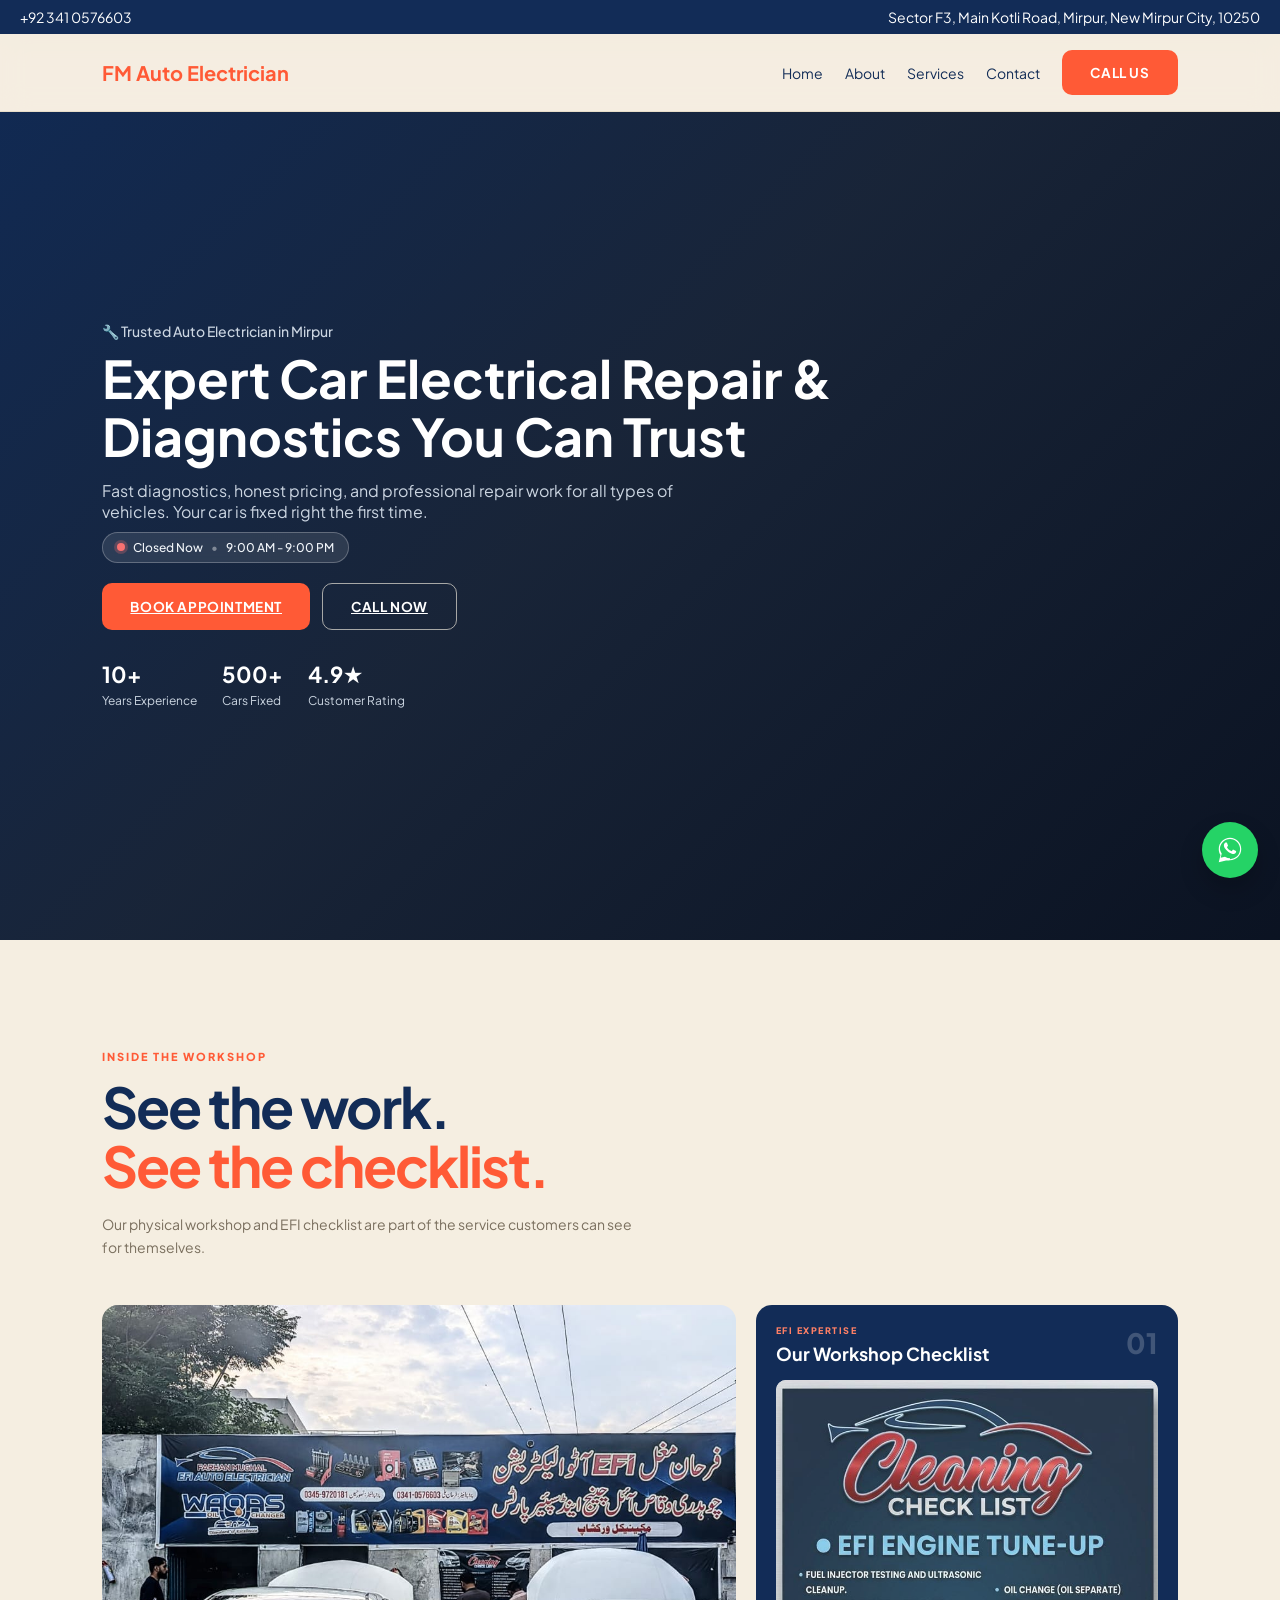
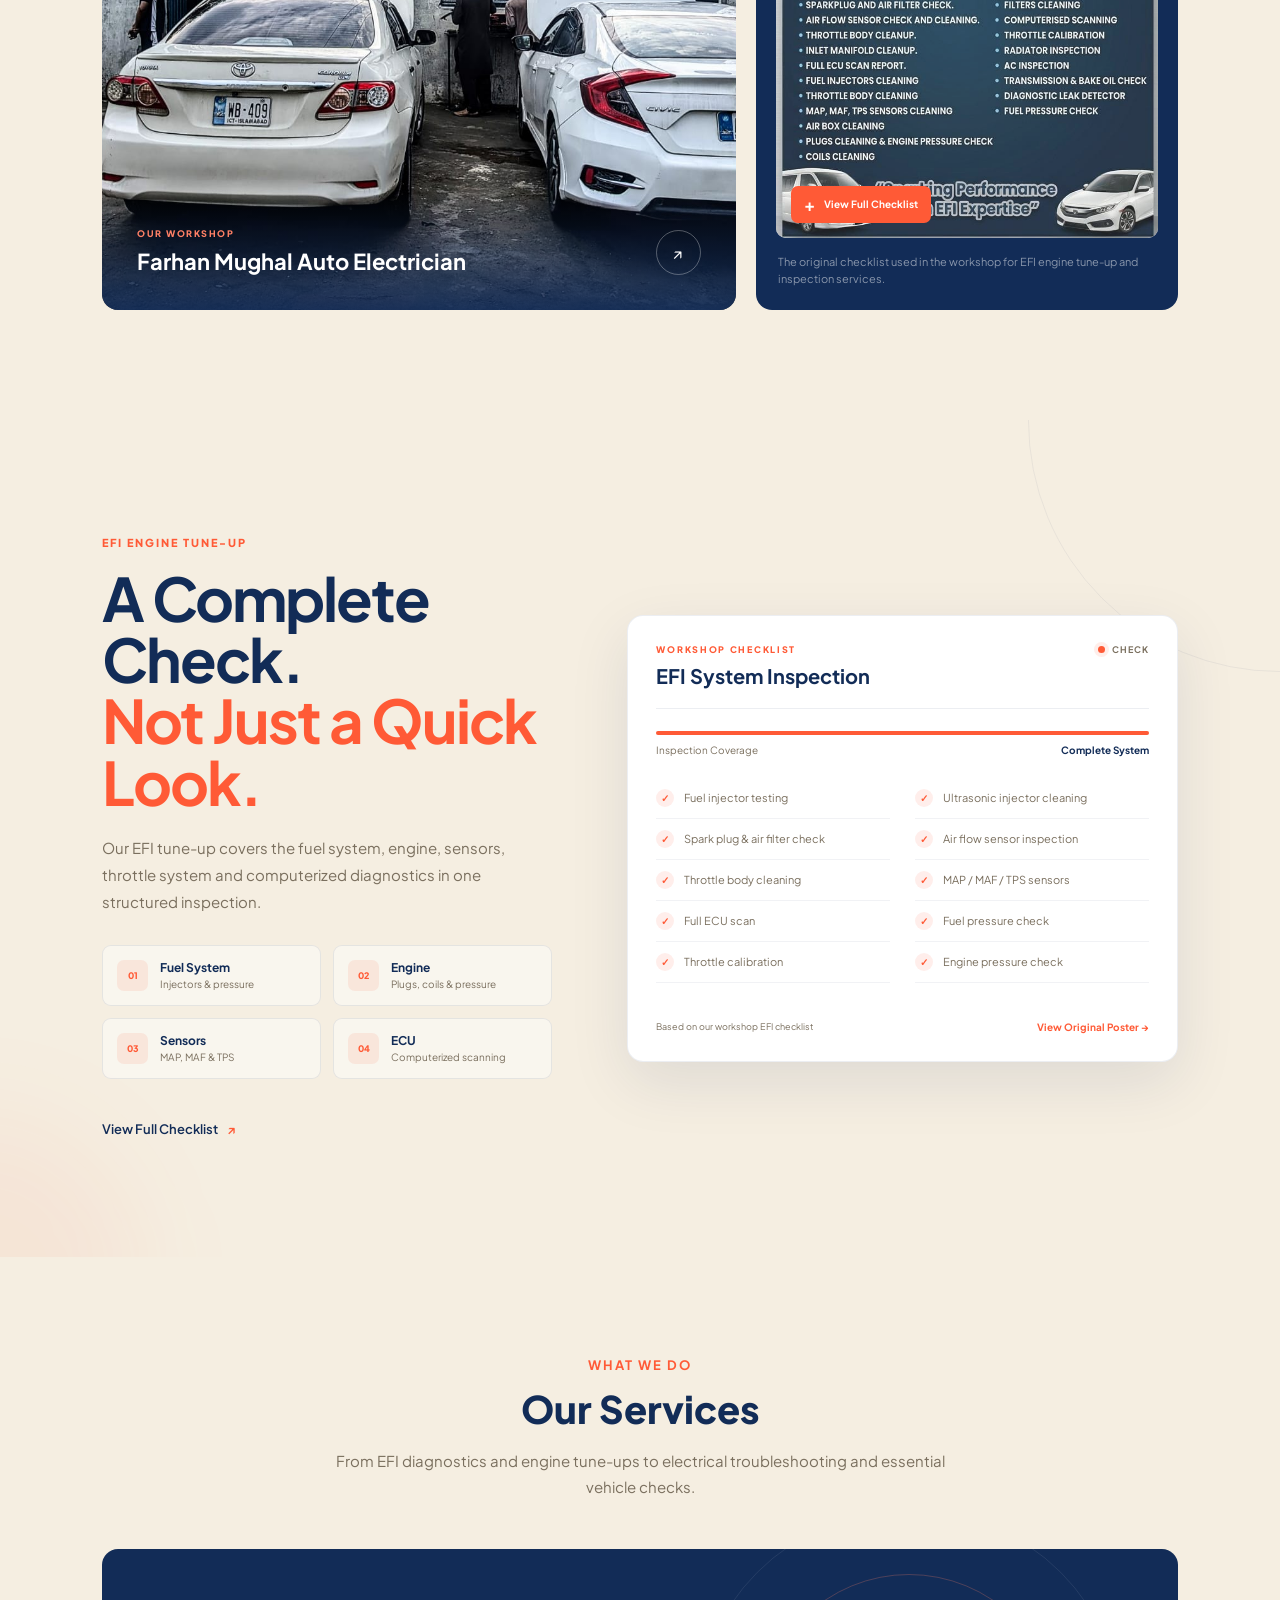
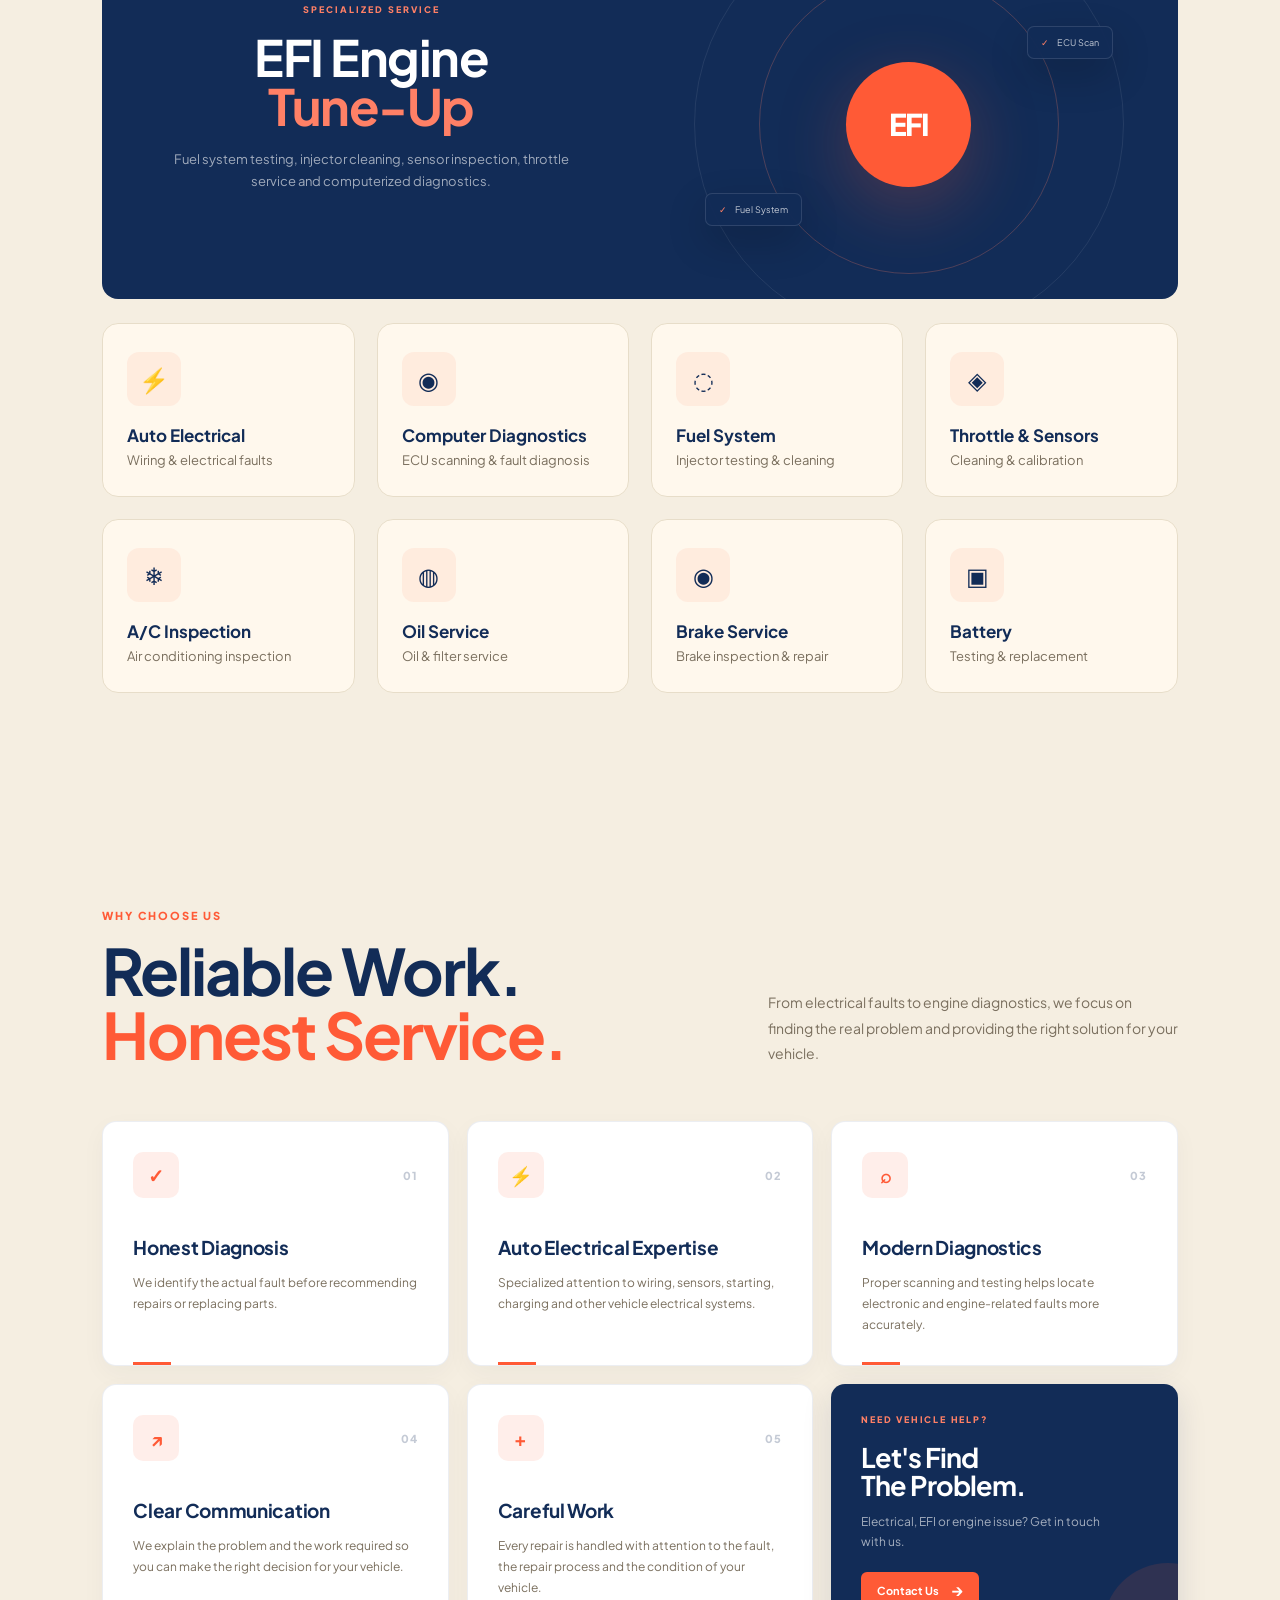
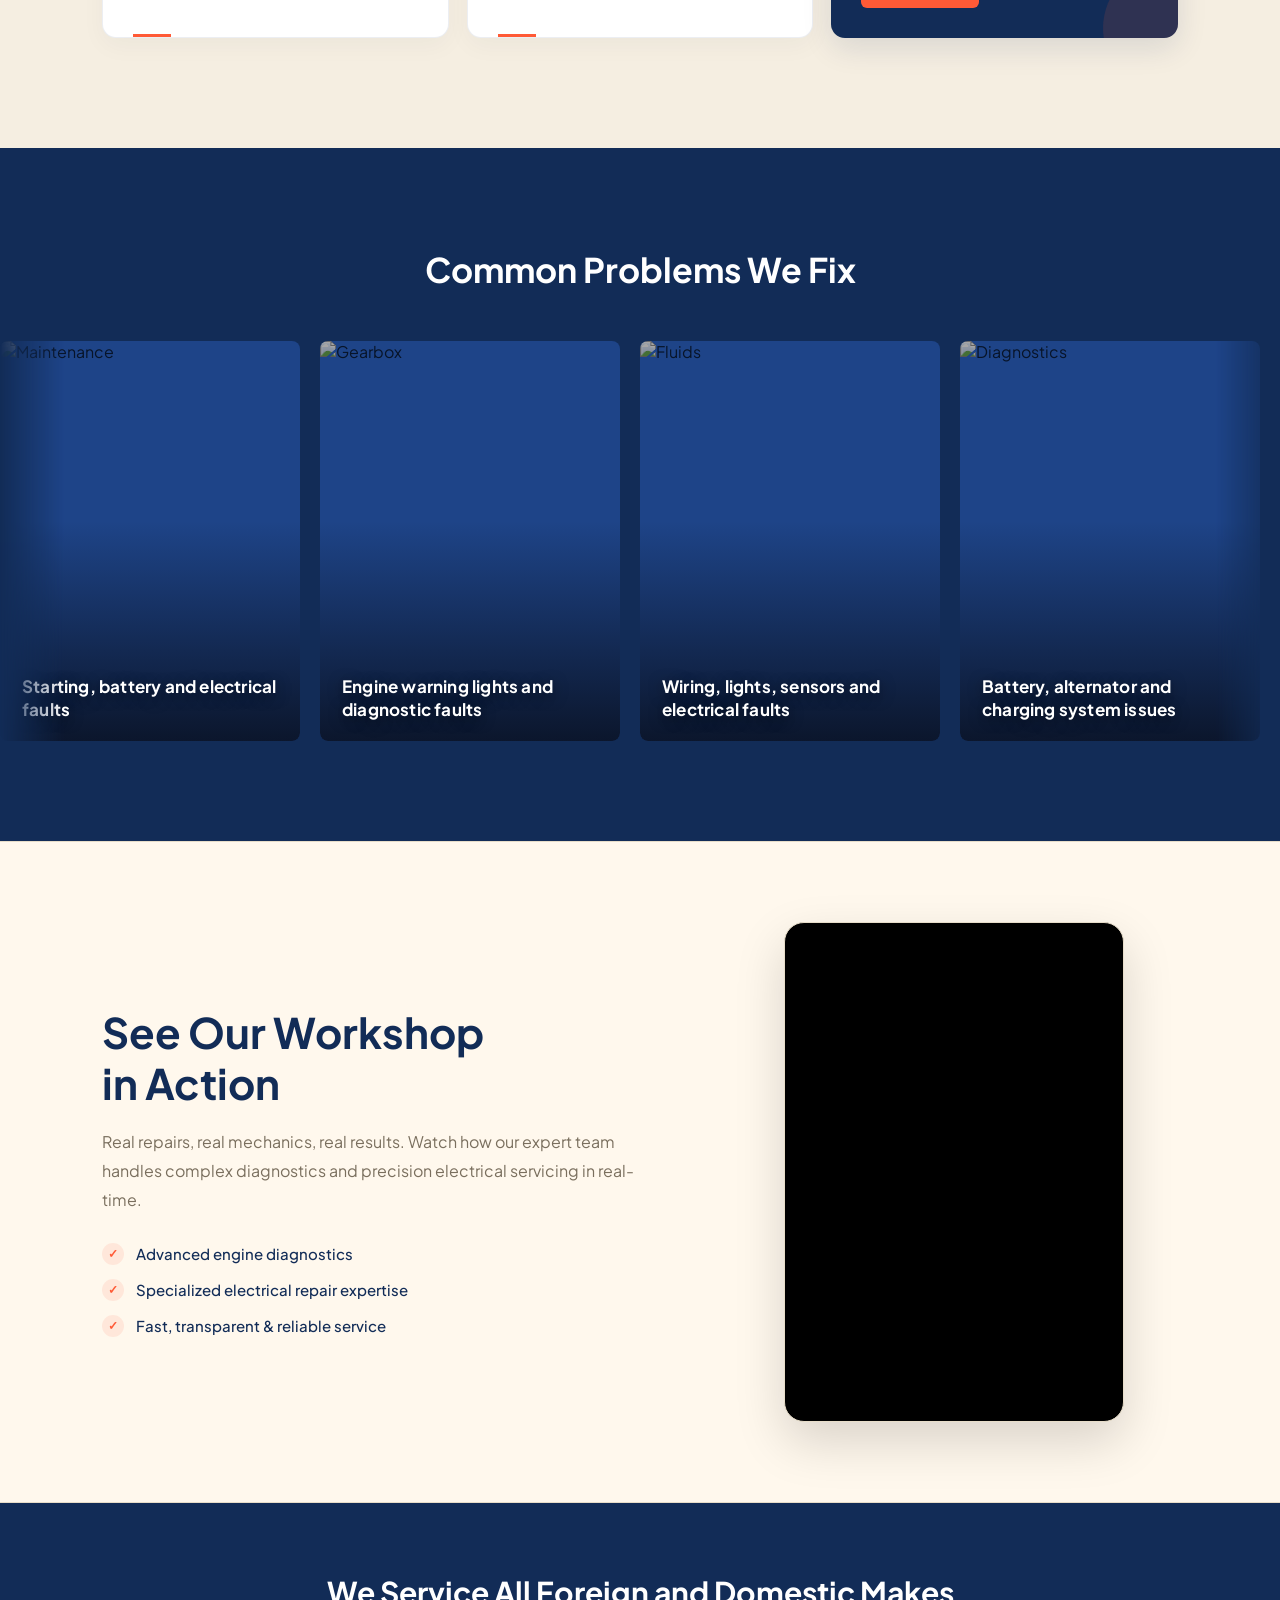
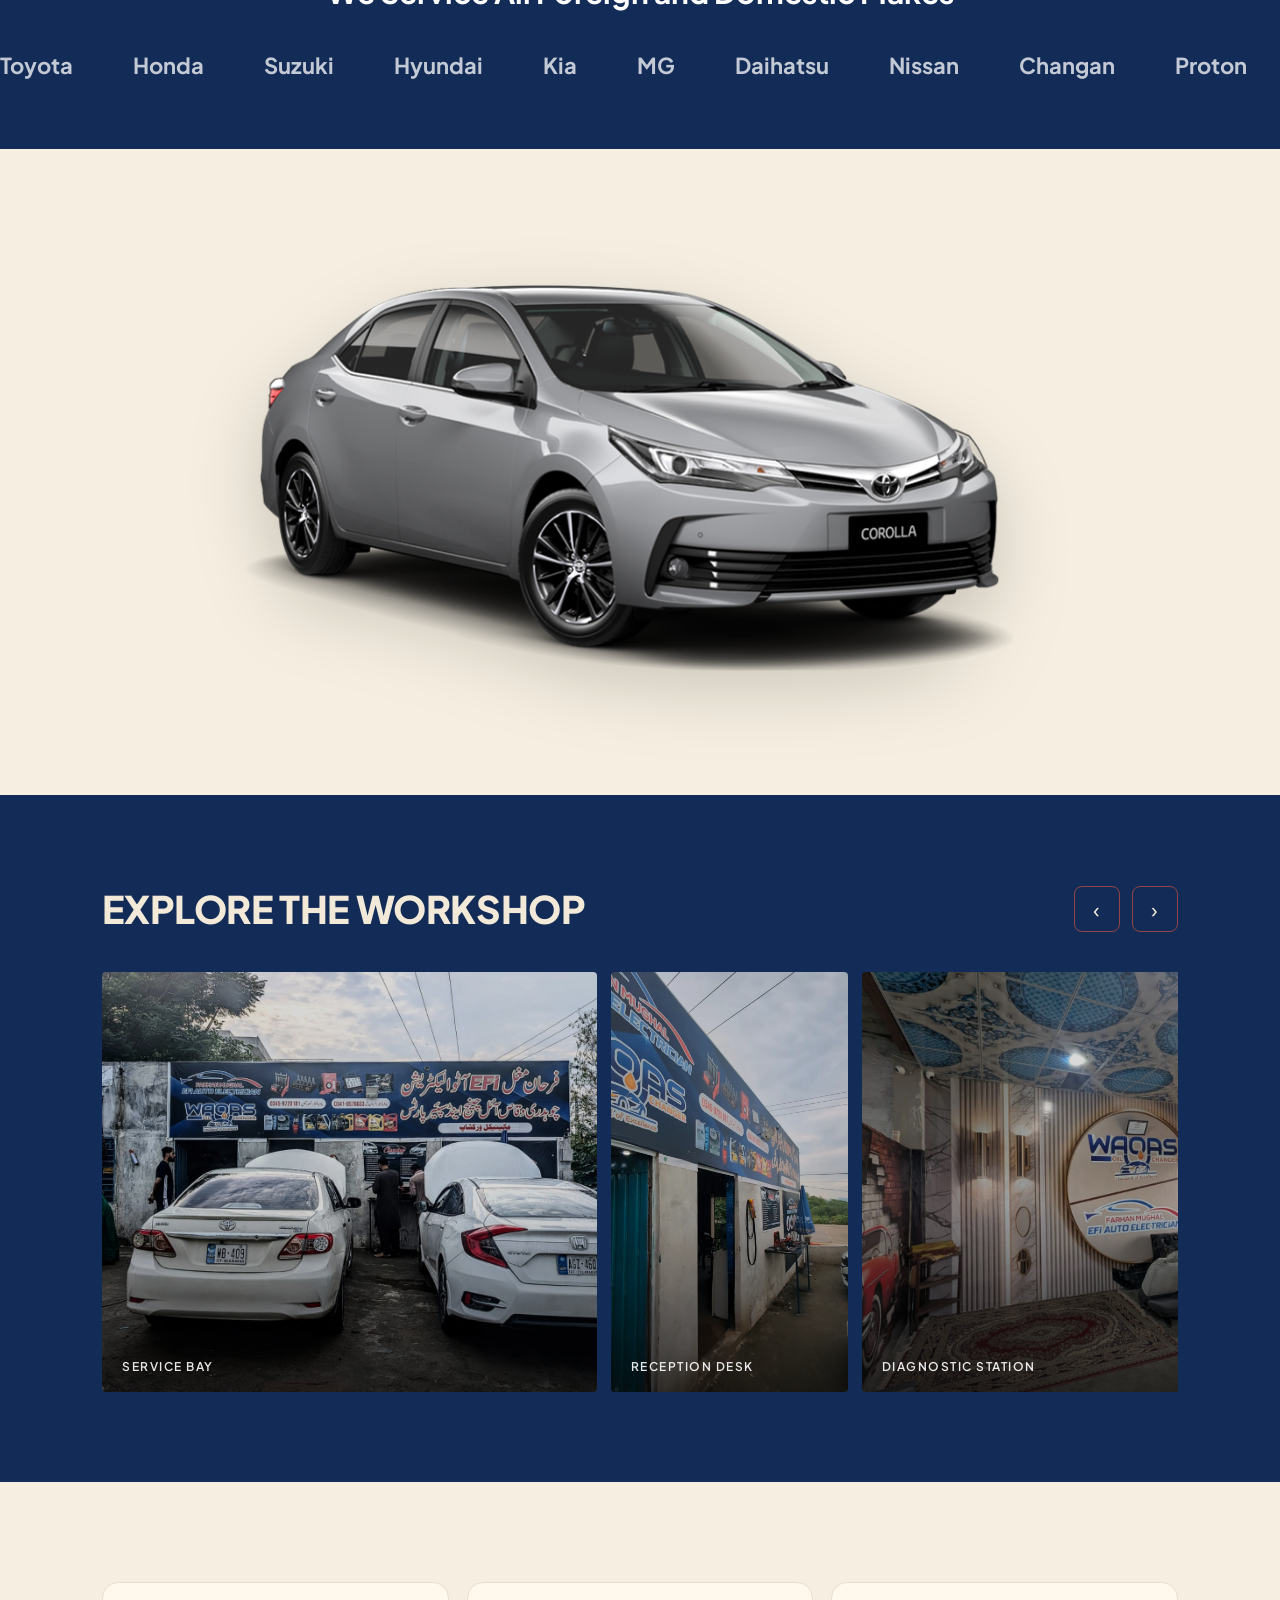
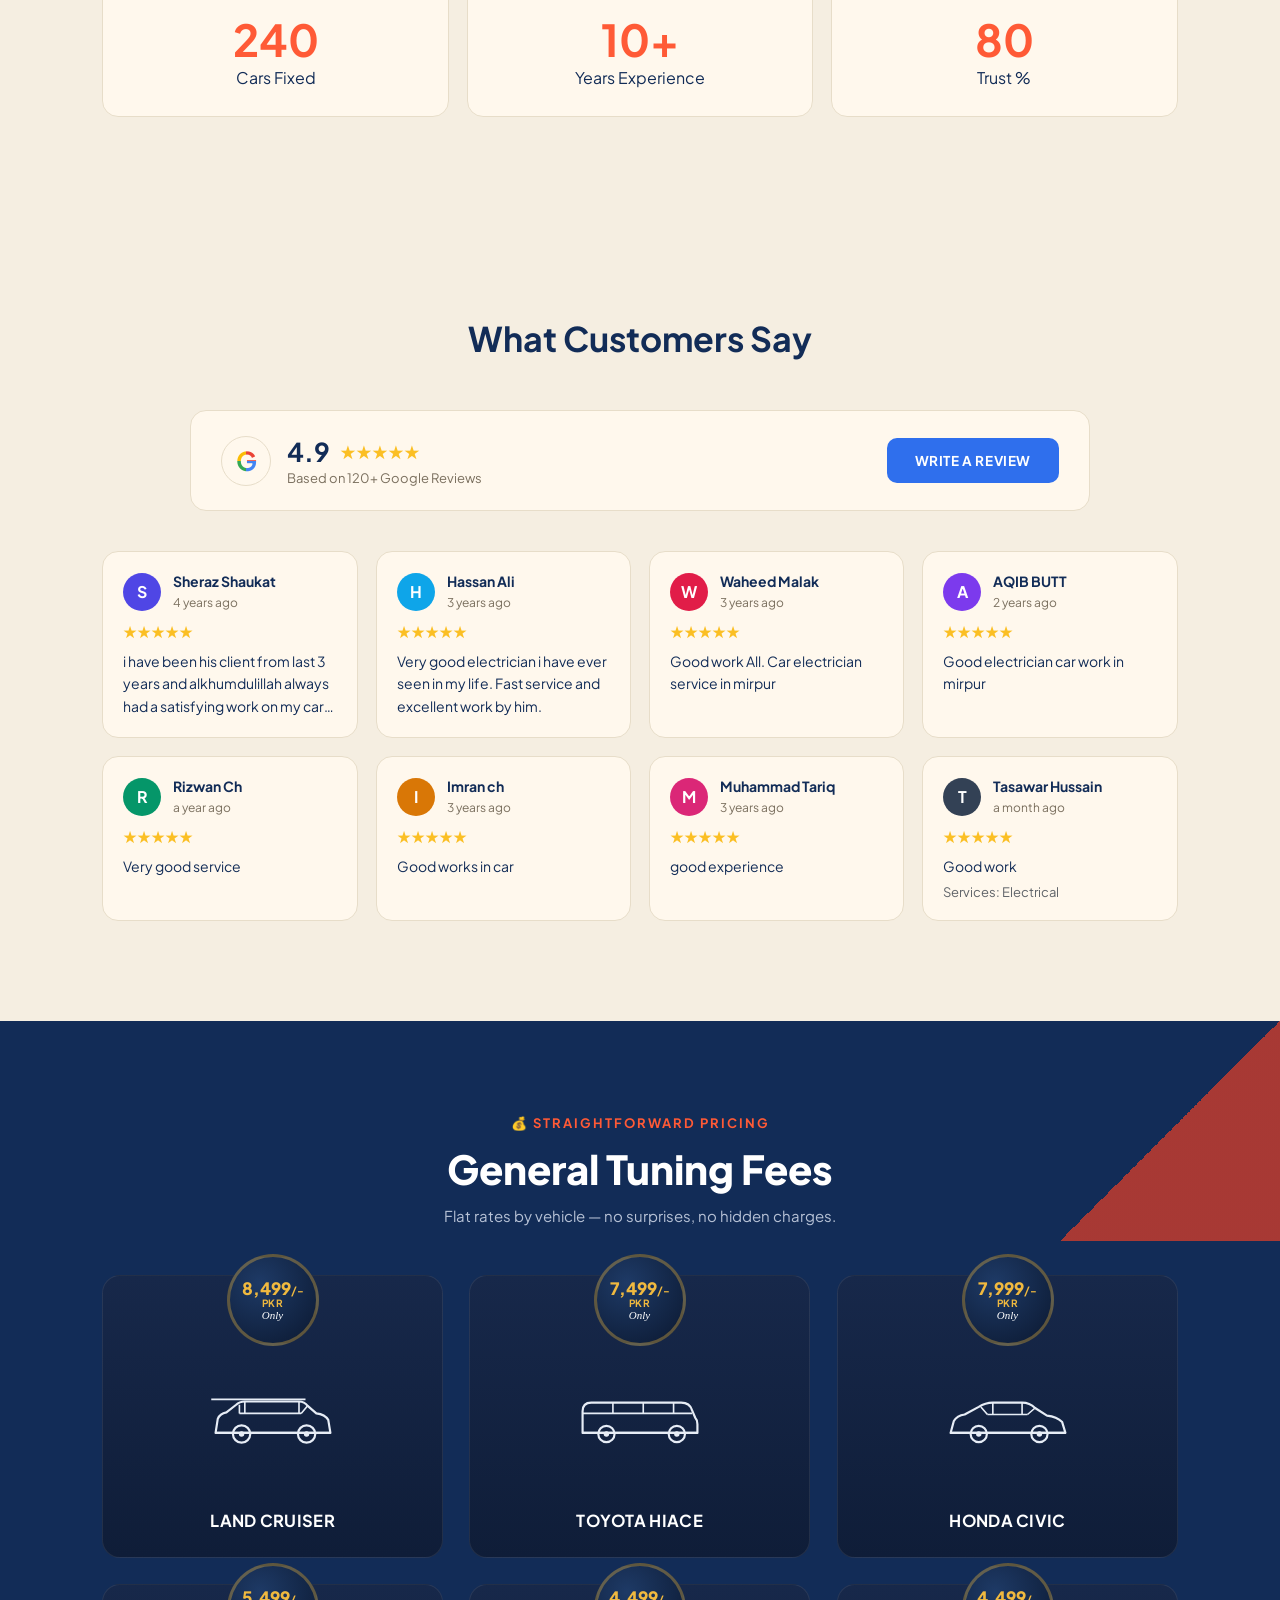
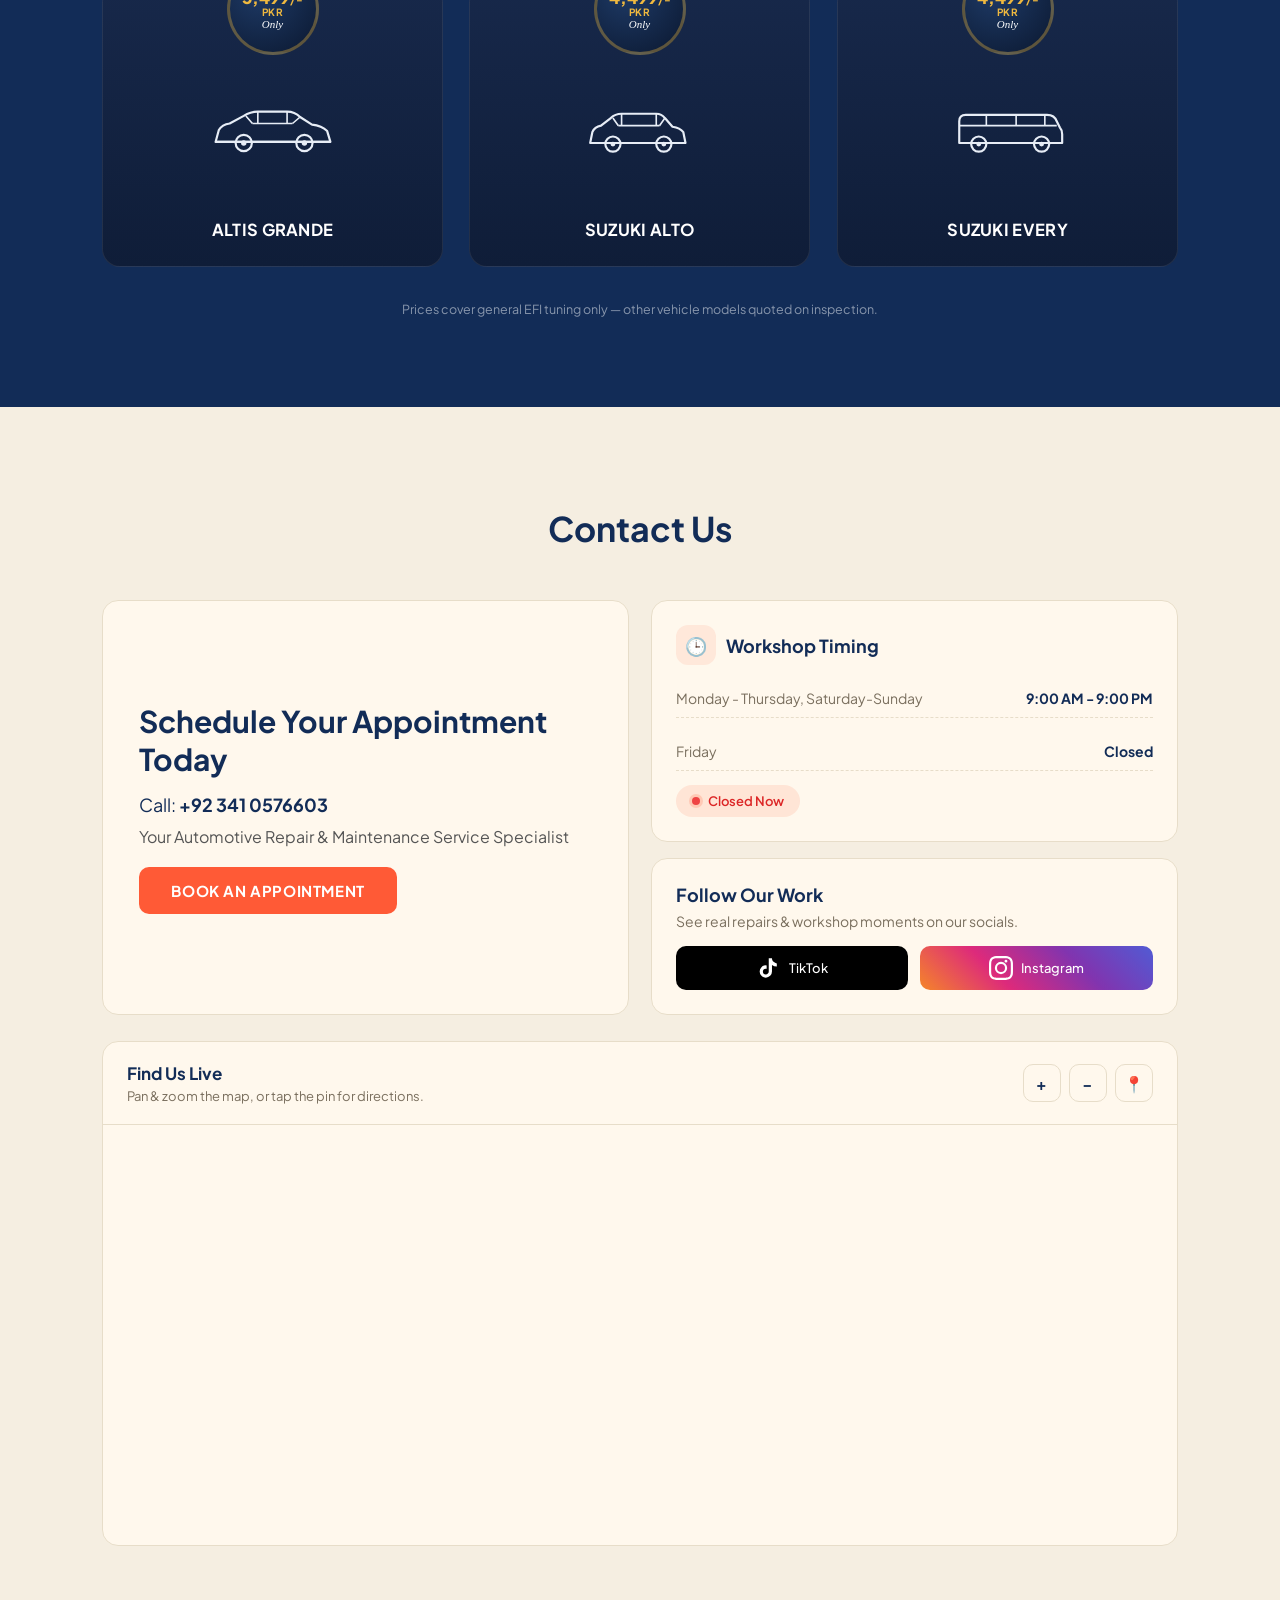
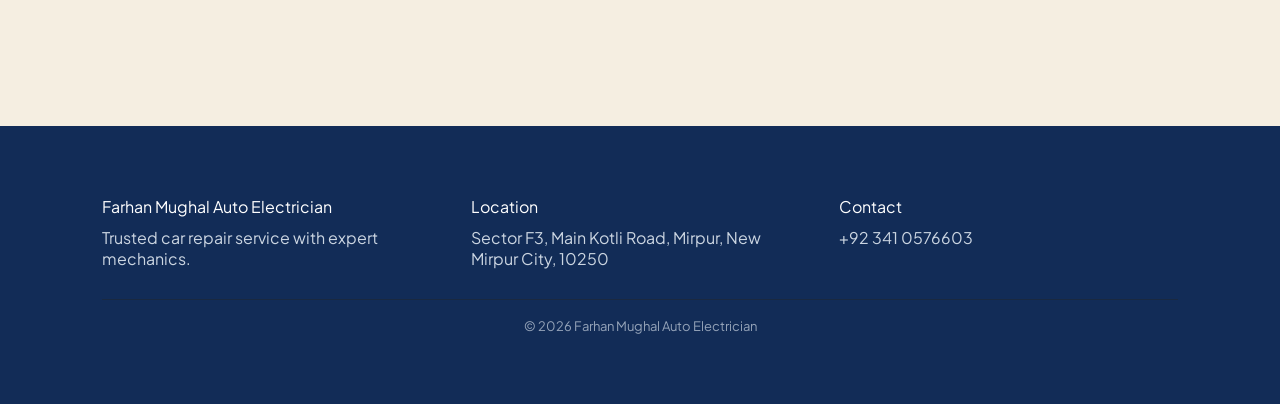
==== index.html @ 6fb613ae "changed map location and reviews" ====
<!DOCTYPE html>
<html lang="en">

<head>
  <!-- Always start at the top of the page on load/refresh — even if the address
       bar still has a #section hash left over from an earlier click, e.g. #contact.
       Must run before the browser tries to scroll to that anchor, so it sits
       first, before anything else in <head>. -->
  <script>
    if ("scrollRestoration" in history) history.scrollRestoration = "manual";
    if (window.location.hash) {
      history.replaceState(null, "", window.location.pathname + window.location.search);
    }
    window.scrollTo(0, 0);
  </script>

  <meta charset="UTF-8" />
  <meta name="viewport" content="width=device-width, initial-scale=1.0" />
  <title>Farhan Mughal Auto Electrician</title>
  <link rel="icon" href="images/files/favicon.ico" sizes="any">
  <link rel="icon" href="favicon-32.png" type="image/png" sizes="32x32">
  <link rel="icon" href="favicon-16.png" type="image/png" sizes="16x16">
  <link rel="apple-touch-icon" href="apple-touch-icon.png">
  <link rel="stylesheet" href="style.css">

  <link href="https://fonts.googleapis.com/css2?family=Plus+Jakarta+Sans:wght@300;400;500;600;700;800&display=swap" rel="stylesheet">

  <!-- MapLibre GL JS (powers the interactive "Find Us Live" map below) -->
  <link rel="stylesheet" href="https://unpkg.com/maplibre-gl@4.7.1/dist/maplibre-gl.css">

  <style>
  </style>
</head>

<body>
  <div class="top-bar">
    <div class="top-bar-left">
      +92 341 0576603
    </div>

    <div class="top-bar-right">
      Sector F3, Main Kotli Road, Mirpur, New Mirpur City, 10250
    </div>
  </div>

  <!-- NAV -->
  <div class="navbar">
    <div class="logo">
      FM <span>Auto Electrician</span>
    </div>

    <button type="button" class="menu-toggle" id="menuToggle" aria-label="Open menu">
      ☰
    </button>

    <ul>
      <li><a href="#home">Home</a></li>
      <li><a href="about.html">About</a></li>
      <li><a href="#services">Services</a></li>
      <li><a href="#contact">Contact</a></li>
      <li><a href="tel:+923410576603"  style="color: white;"  class="btn">Call Us</a></li>
    </ul>
  </div>

  <div class="sidebar" id="sidebar" aria-hidden="true">
    <div class="close-btn" id="closeBtn" role="button" tabindex="0" aria-label="Close menu">✕</div>
    <a href="#home">Home</a>
    <a href="about.html">About</a>
    <a href="#services">Services</a>
    <a href="#contact">Contact</a>
    <a href="tel:+923410576603" class="call-btn">Call Us</a>
  </div>
  <div class="overlay" id="overlay"></div>

  <!-- HERO -->
  <div class="hero" id="home">

    <!-- Background video: replace the src below with your own .mp4 to change the looping hero background -->
    <video class="hero-bg-video" autoplay muted loop playsinline preload="auto" poster="hero-poster.jpg">
      <source src="videos/wv.mp4">
    </video>
    <div class="hero-overlay"></div>

    <div class="hero-content">

      <p class="tagline">🔧 Trusted Auto Electrician in Mirpur</p>

      <h1>
        Expert Car Electrical Repair & Diagnostics You Can Trust
      </h1>

      <p class="subtext">
        Fast diagnostics, honest pricing, and professional repair work for all types of vehicles.
        Your car is fixed right the first time.
      </p>

      <div class="hero-timing" id="heroTiming">
        <span class="hero-timing-dot" id="heroTimingDot"></span>
        <span id="heroTimingStatus">Open Now</span>
        <span class="hero-timing-sep">•</span>
        <span>9:00 AM - 9:00 PM</span>
      </div>

      <div class="hero-buttons">
        <a href="#contact" class="btn primary">Book Appointment</a>
        <a href="tel:+923410576603" class="btn outline">Call Now</a>
      </div>

      <div class="hero-stats">
        <div><strong>10+</strong><span>Years Experience</span></div>
        <div><strong>500+</strong><span>Cars Fixed</span></div>
        <div><strong>4.9★</strong><span>Customer Rating</span></div>
      </div>

    </div>
  </div>


  <!-- SHOP SHOWCASE (image thumbnail section) -->
  <!-- =========================================================
     WORKSHOP + ORIGINAL POSTER
     ========================================================= -->
<section id="showcase" class="workshop-section">

  <div class="workshop-heading">

    <span class="workshop-eyebrow">
      INSIDE THE WORKSHOP
    </span>

    <h2>
      See the work.<br>
      <span>See the checklist.</span>
    </h2>

    <p>
      Our physical workshop and EFI checklist are part of the
      service customers can see for themselves.
    </p>

  </div>


  <div class="workshop-grid">

    <!-- WORKSHOP IMAGE -->

    <div class="workshop-main-card">

      <img
        src="images/thumb.jfif"
        alt="Farhan Mughal Auto Electrician workshop"
        loading="lazy"
      >

      <div class="workshop-image-overlay">

        <div>
          <span>OUR WORKSHOP</span>
          <h3>Farhan Mughal Auto Electrician</h3>
        </div>

        <span class="workshop-arrow">↗</span>

      </div>

    </div>


    <!-- POSTER CARD -->

    <div class="poster-card">

      <div class="poster-card-header">

        <div>
          <span>EFI EXPERTISE</span>
          <h3>Our Workshop Checklist</h3>
        </div>

        <span class="poster-number">01</span>

      </div>


      <div class="poster-image-wrap">

        <img
          src="images/efi-checklist-h.jfif"
          alt="EFI engine tune-up cleaning checklist"
          loading="lazy"
        >

        <button
          type="button"
          class="poster-view-btn"
          id="openPoster"
        >
          <span>+</span>
          View Full Checklist
        </button>

      </div>


      <p class="poster-description">
        The original checklist used in the workshop for EFI
        engine tune-up and inspection services.
      </p>

    </div>

  </div>

</section>


<!-- =========================================================
     POSTER LIGHTBOX
     ========================================================= -->
<div
  class="efi-modal"
  id="efiModal"
  aria-hidden="true"
>

  <div class="efi-modal-backdrop" id="efiModalBackdrop"></div>

  <div class="efi-modal-content">

    <button
      type="button"
      class="efi-modal-close"
      id="closeEfiModal"
      aria-label="Close checklist"
    >
      ×
    </button>

    <div class="efi-modal-title">
      <span>EFI ENGINE TUNE-UP</span>
      <h2>Workshop Checklist</h2>
    </div>

    <div class="efi-modal-image">
      <img
        src="images/efi-checklist.jfif"
        alt="Original EFI engine tune-up workshop checklist"
      >
    </div>

  </div>

</div>






<!-- =========================================================
     FEATURED EFI CHECKLIST
     ========================================================= -->
     <section id="efi-checklist" class="efi-section">

      <div class="efi-container">
    
        <div class="efi-intro">
    
          <span class="efi-eyebrow">
            EFI ENGINE TUNE-UP
          </span>
    
          <h2>
            A Complete Check.<br>
            <span>Not Just a Quick Look.</span>
          </h2>
    
          <p>
            Our EFI tune-up covers the fuel system, engine, sensors,
            throttle system and computerized diagnostics in one
            structured inspection.
          </p>
    
          <div class="efi-mini-stats">
    
            <div class="efi-mini-stat">
              <span class="efi-stat-icon">01</span>
              <div>
                <strong>Fuel System</strong>
                <small>Injectors & pressure</small>
              </div>
            </div>
    
            <div class="efi-mini-stat">
              <span class="efi-stat-icon">02</span>
              <div>
                <strong>Engine</strong>
                <small>Plugs, coils & pressure</small>
              </div>
            </div>
    
            <div class="efi-mini-stat">
              <span class="efi-stat-icon">03</span>
              <div>
                <strong>Sensors</strong>
                <small>MAP, MAF & TPS</small>
              </div>
            </div>
    
            <div class="efi-mini-stat">
              <span class="efi-stat-icon">04</span>
              <div>
                <strong>ECU</strong>
                <small>Computerized scanning</small>
              </div>
            </div>
    
          </div>
    
          <div class="efi-actions">
    
            <button type="button" class="efi-text-btn" id="openEfiChecklist">
              View Full Checklist
              <span>↗</span>
            </button>
          </div>
    
        </div>
    
    
        <!-- DIGITAL CHECKLIST CARD -->
    
        <div class="efi-check-card">
    
          <div class="efi-card-top">
    
            <div>
              <span class="efi-card-label">WORKSHOP CHECKLIST</span>
              <h3>EFI System Inspection</h3>
            </div>
    
            <div class="efi-status">
              <span></span>
              CHECK
            </div>
    
          </div>
    
    
          <div class="efi-progress">
            <div class="efi-progress-line">
              <span></span>
            </div>
    
            <div class="efi-progress-text">
              <span>Inspection Coverage</span>
              <strong>Complete System</strong>
            </div>
          </div>
    
    
          <div class="efi-check-items">
    
            <div class="efi-check-item">
              <span class="check-mark">✓</span>
              <span>Fuel injector testing</span>
            </div>
    
            <div class="efi-check-item">
              <span class="check-mark">✓</span>
              <span>Ultrasonic injector cleaning</span>
            </div>
    
            <div class="efi-check-item">
              <span class="check-mark">✓</span>
              <span>Spark plug & air filter check</span>
            </div>
    
            <div class="efi-check-item">
              <span class="check-mark">✓</span>
              <span>Air flow sensor inspection</span>
            </div>
    
            <div class="efi-check-item">
              <span class="check-mark">✓</span>
              <span>Throttle body cleaning</span>
            </div>
    
            <div class="efi-check-item">
              <span class="check-mark">✓</span>
              <span>MAP / MAF / TPS sensors</span>
            </div>
    
            <div class="efi-check-item">
              <span class="check-mark">✓</span>
              <span>Full ECU scan</span>
            </div>
    
            <div class="efi-check-item">
              <span class="check-mark">✓</span>
              <span>Fuel pressure check</span>
            </div>
    
            <div class="efi-check-item">
              <span class="check-mark">✓</span>
              <span>Throttle calibration</span>
            </div>
    
            <div class="efi-check-item">
              <span class="check-mark">✓</span>
              <span>Engine pressure check</span>
            </div>
    
          </div>
    
    
          <div class="efi-card-bottom">
            <span>Based on our workshop EFI checklist</span>
    
            <button type="button" id="openEfiChecklist2">
              View Original Poster →
            </button>
          </div>
    
        </div>
    
      </div>
    
    </section>



<!-- =========================================================
     SERVICES
     ========================================================= -->
     <section id="services" class="services-section-v2">

      <p class="services-eyebrow">
        WHAT WE DO
      </p>
    
      <h2 class="services-heading">
        Our Services
      </h2>
    
      <p class="services-subtext">
        From EFI diagnostics and engine tune-ups to electrical
        troubleshooting and essential vehicle checks.
      </p>
    
    
      <!-- FEATURED SERVICE (no longer a link — display/animation only) -->
    
      <div class="featured-efi-service">
    
        <div class="featured-efi-content">
    
          <div class="featured-efi-tag">
            SPECIALIZED SERVICE
          </div>
    
          <h3>
            EFI Engine<br>
            <span>Tune-Up</span>
          </h3>
    
          <p>
            Fuel system testing, injector cleaning, sensor
            inspection, throttle service and computerized
            diagnostics.
          </p>
    
        </div>
    
    
        <div class="featured-efi-visual">
    
          <div class="efi-ring efi-ring-1"></div>
          <div class="efi-ring efi-ring-2"></div>
    
          <div class="efi-engine-symbol">
            EFI
          </div>
    
          <div class="efi-floating-card efi-floating-top">
            <span>✓</span>
            ECU Scan
          </div>
    
          <div class="efi-floating-card efi-floating-bottom">
            <span>✓</span>
            Fuel System
          </div>
    
        </div>
    
      </div>
    
    
      <!-- NORMAL SERVICES (no longer links — display/animation only) -->
    
      <div class="services-grid-v2">
    
        <div class="service-card-v2">
          <div class="service-icon-v2">⚡</div>
          <h3>Auto Electrical</h3>
          <p>Wiring & electrical faults</p>
        </div>
    
        <div class="service-card-v2">
          <div class="service-icon-v2">◉</div>
          <h3>Computer Diagnostics</h3>
          <p>ECU scanning & fault diagnosis</p>
        </div>
    
        <div class="service-card-v2">
          <div class="service-icon-v2">◌</div>
          <h3>Fuel System</h3>
          <p>Injector testing & cleaning</p>
        </div>
    
        <div class="service-card-v2">
          <div class="service-icon-v2">◈</div>
          <h3>Throttle & Sensors</h3>
          <p>Cleaning & calibration</p>
        </div>
    
        <div class="service-card-v2">
          <div class="service-icon-v2">❄</div>
          <h3>A/C Inspection</h3>
          <p>Air conditioning inspection</p>
        </div>
    
        <div class="service-card-v2">
          <div class="service-icon-v2">◍</div>
          <h3>Oil Service</h3>
          <p>Oil & filter service</p>
        </div>
    
        <div class="service-card-v2">
          <div class="service-icon-v2">◉</div>
          <h3>Brake Service</h3>
          <p>Brake inspection & repair</p>
        </div>
    
        <div class="service-card-v2">
          <div class="service-icon-v2">▣</div>
          <h3>Battery</h3>
          <p>Testing & replacement</p>
        </div>
    
      </div>
    
    </section>
  

<!-- =========================================================
     WHY CHOOSE US
     ========================================================= -->

     <section id="why-us" class="why-section">

      <div class="why-container">
    
        <!-- SECTION HEADER -->
        <div class="why-header">
    
          <div class="why-heading">
    
            <span class="why-label">WHY CHOOSE US</span>
    
            <h2>
              Reliable Work.<br>
              <span>Honest Service.</span>
            </h2>
    
          </div>
    
          <p class="why-intro">
            From electrical faults to engine diagnostics, we focus on
            finding the real problem and providing the right solution
            for your vehicle.
          </p>
    
        </div>
    
    
        <!-- FEATURES -->
        <div class="why-grid">
    
          <!-- FEATURE 1 -->
          <div class="why-card">
    
            <div class="why-card-top">
              <span class="why-icon">✓</span>
              <span class="why-small">01</span>
            </div>
    
            <h3>Honest Diagnosis</h3>
    
            <p>
              We identify the actual fault before recommending
              repairs or replacing parts.
            </p>
    
            <div class="why-accent"></div>
    
          </div>
    
    
          <!-- FEATURE 2 -->
          <div class="why-card">
    
            <div class="why-card-top">
              <span class="why-icon">⚡</span>
              <span class="why-small">02</span>
            </div>
    
            <h3>Auto Electrical Expertise</h3>
    
            <p>
              Specialized attention to wiring, sensors, starting,
              charging and other vehicle electrical systems.
            </p>
    
            <div class="why-accent"></div>
    
          </div>
    
    
          <!-- FEATURE 3 -->
          <div class="why-card">
    
            <div class="why-card-top">
              <span class="why-icon">⌕</span>
              <span class="why-small">03</span>
            </div>
    
            <h3>Modern Diagnostics</h3>
    
            <p>
              Proper scanning and testing helps locate electronic
              and engine-related faults more accurately.
            </p>
    
            <div class="why-accent"></div>
    
          </div>
    
    
          <!-- FEATURE 4 -->
          <div class="why-card">
    
            <div class="why-card-top">
              <span class="why-icon">↗</span>
              <span class="why-small">04</span>
            </div>
    
            <h3>Clear Communication</h3>
    
            <p>
              We explain the problem and the work required so you
              can make the right decision for your vehicle.
            </p>
    
            <div class="why-accent"></div>
    
          </div>
    
    
          <!-- FEATURE 5 -->
          <div class="why-card">
    
            <div class="why-card-top">
              <span class="why-icon">+</span>
              <span class="why-small">05</span>
            </div>
    
            <h3>Careful Work</h3>
    
            <p>
              Every repair is handled with attention to the fault,
              the repair process and the condition of your vehicle.
            </p>
    
            <div class="why-accent"></div>
    
          </div>
    
    
          <!-- CONTACT CARD -->
          <div class="why-contact-card">
    
            <span class="why-contact-label">NEED VEHICLE HELP?</span>
    
            <h3>
              Let's Find<br>
              The Problem.
            </h3>
    
            <p>
              Electrical, EFI or engine issue?
              Get in touch with us.
            </p>
    
            <a href="#contact" class="why-contact-btn">
              Contact Us
              <span>→</span>
            </a>
    
          </div>
    
        </div>
    
      </div>
    
    </section>

  <section id="problems" class="problems-marquee-section">
    <h2 class="section-title">Common Problems We Fix</h2>

    <div class="problems-marquee-wrap">
      <div class="problems-marquee-track">

        <!-- SET 1 -->
        <div class="problem-slide">
          <img src="https://images.unsplash.com/photo-1597007066704-67bf2068d5b2?auto=format&fit=crop&w=900&q=80" alt="Maintenance">
          <h3 class="problem-title-overlay">Starting, battery and electrical faults</h3>
        </div>

        <div class="problem-slide">
          <img src="https://images.unsplash.com/photo-1625047509168-a7026f36de04?auto=format&fit=crop&w=700&q=80" alt="Gearbox">
          <h3 class="problem-title-overlay">Engine warning lights and diagnostic faults</h3>
        </div>

        <div class="problem-slide">
          <img src="https://images.unsplash.com/photo-1487754180451-c456f719a1fc?auto=format&fit=crop&w=700&q=80" alt="Fluids">
          <h3 class="problem-title-overlay">Wiring, lights, sensors and electrical faults</h3>
        </div>

        <div class="problem-slide">
          <img src="https://images.unsplash.com/photo-1580273916550-e323be2ae537?auto=format&fit=crop&w=700&q=80" alt="Diagnostics">
          <h3 class="problem-title-overlay">Battery, alternator and charging system issues</h3>
        </div>

        <div class="problem-slide">
          <img src="https://images.unsplash.com/photo-1632823469850-2f77dd9c7f93?auto=format&fit=crop&w=700&q=80" alt="Wiring">
          <h3 class="problem-title-overlay">EFI & engine performance faults</h3>
        </div>

        <div class="problem-slide">
          <img src="https://images.unsplash.com/photo-1580273916550-e323be2ae537?auto=format&fit=crop&w=700&q=80" alt="Warning">
          <h3 class="problem-title-overlay">Starting, battery and electrical faults</h3>
        </div>

        <!-- SET 2 (duplicate for seamless loop) -->
        <div class="problem-slide" aria-hidden="true">
          <img src="https://images.unsplash.com/photo-1632823469850-2f77dd9c7f93?auto=format&fit=crop&w=700&q=80" alt="">
          <h3 class="problem-title-overlay">Engine warning lights and diagnostic faults</h3>
        </div>

        <div class="problem-slide" aria-hidden="true">
          <img src="https://images.unsplash.com/photo-1625047509168-a7026f36de04?auto=format&fit=crop&w=700&q=80" alt="">
          <h3 class="problem-title-overlay">Wiring, lights, sensors and electrical faults</h3>
        </div>

        <div class="problem-slide" aria-hidden="true">
          <img src="https://images.unsplash.com/photo-1487754180451-c456f719a1fc?auto=format&fit=crop&w=700&q=80" alt="">
          <h3 class="problem-title-overlay">Battery, alternator and charging system issues</h3>
        </div>

        <div class="problem-slide" aria-hidden="true">
          <img src="https://images.unsplash.com/photo-1580273916550-e323be2ae537?auto=format&fit=crop&w=700&q=80" alt="">
          <h3 class="problem-title-overlay">EFI & engine performance faults</h3>
        </div>

        <div class="problem-slide" aria-hidden="true">
          <img src="https://images.unsplash.com/photo-1632823469850-2f77dd9c7f93?auto=format&fit=crop&w=700&q=80" alt="">
          <h3 class="problem-title-overlay">Dashboard warnings and electronic system faults</h3>
        </div>


      </div>
    </div>
  </section>



  <!-- VIDEO -->
  <section id="video" class="video-section">
    <div class="video-container">

      <div class="video-text">
        <h2>See Our Workshop <br>in Action</h2>
        <p>
          Real repairs, real mechanics, real results. Watch how our expert team handles complex diagnostics and
          precision electrical servicing in real-time.
        </p>
        <ul>
          <li>Advanced engine diagnostics</li>
          <li>Specialized electrical repair expertise</li>
          <li>Fast, transparent & reliable service</li>
        </ul>
      </div>

      <div class="video-box">
        <video class="workshop-video" muted playsinline loop preload="metadata">
          <source src="videos/wv.mp4" type="video/mp4">
        </video>
      </div>

    </div>
  </section>

  <section id="brands" class="brands-marquee-section">
    <h2 class="brands-marquee-heading">We Service All Foreign and Domestic Makes</h2>

    <div class="marquee-wrap">
      <div class="marquee-track">
        <span>Toyota</span>
        <span>Honda</span>
        <span>Suzuki</span>
        <span>Hyundai</span>
        <span>Kia</span>
        <span>MG</span>
        <span>Daihatsu</span>
        <span>Nissan</span>
        <span>Changan</span>
        <span>Proton</span>
        <span>Toyota</span>
        <span>Honda</span>
        <span>Suzuki</span>
        <span>Hyundai</span>
        <span>Kia</span>
        <span>MG</span>
        <span>Daihatsu</span>
        <span>Nissan</span>
        <span>Changan</span>
        <span>Proton</span>
      </div>
    </div>
  </section>

  <!-- FEATURED RIDE -->
  <section id="featured-ride" class="feature-ride-section">
    <div class="feature-ride-image-wrap">
      <img src="z1.png" alt="Toyota Corolla" class="feature-ride-img">
    </div>
  </section>

  <!-- WORKSHOP GALLERY SLIDER -->
  <section id="gallery" class="gallery-section-v2">
    <div class="gallery-header-v2">
      <h2 class="gallery-heading-v2">Explore The Workshop</h2>
      <div class="gallery-nav-v2">
        <button class="gallery-arrow-v2" id="galleryPrev" aria-label="Previous photo">‹</button>
        <button class="gallery-arrow-v2" id="galleryNext" aria-label="Next photo">›</button>
      </div>
    </div>

    <div class="gallery-track-v2" id="galleryTrack">
      <div class="gallery-slide-v2 wide">
        <img src="images/thumb.jfif"
          alt="Service bay">
        <span class="gallery-caption-v2">Service Bay</span>
      </div>
      <div class="gallery-slide-v2">
        <img src="images/WhatsApp Image 2026-09-05 at 10.16.50 AM.jpeg">
        <span class="gallery-caption-v2">Reception Desk</span>
      </div>
      <div class="gallery-slide-v2 wide">
        <img src="images/5a3d4273-7ea7-4f63-96a3-b3bdfdc493db.jfif">
        <span class="gallery-caption-v2">Diagnostic Station</span>
      </div>
      <div class="gallery-slide-v2">
        <img src="images/WhatsApp Image 2026-09-05 at 10.16.50 AM (1).jpeg"
          alt="Tool wall">
        <span class="gallery-caption-v2">Tool Wall</span>
      </div>
      <div class="gallery-slide-v2 wide">
        <img src="images/vGemini_Generated_Image_2xnocf2xnocf2xno.jfif"
          alt="Waiting area">
        <span class="gallery-caption-v2">Waiting Area</span>
      </div>
    </div>
  </section>

  <!-- STATS -->
  <section>
    <div class="stats">
      <div class="stat">
        <h2 class="count" data-target="500">0</h2>
        <p>Cars Fixed</p>
      </div>
      <div class="stat">
        <h2 class="count" data-target="10">0</h2>
        <p>Years Experience</p>
      </div>
      <div class="stat">
        <h2 class="count" data-target="100">0</h2>
        <p>Trust %</p>
      </div>
    </div>
  </section>

  <section id="reviews">
    <h2 class="section-title">What Customers Say</h2>

    <div class="google-reviews-header">
      <div class="google-reviews-brand">
        <span class="google-g-icon">G</span>
        <div>
          <div class="google-rating-row">
            <span class="google-rating-score">4.9</span>
            <span class="stars-inline">★★★★★</span>
          </div>
          <p>Based on 120+ Google Reviews</p>
        </div>
      </div>
      <a href="https://www.google.com/search?q=farhan+mughal+auto+electrician" target="_blank" rel="noopener"
        class="btn blue google-review-btn">Write a Review</a>
    </div>

    <div class="review-grid google-style">

      <div class="review-card">
        <div class="review-top">
          <div class="avatar" style="background:#4f46e5;">S</div>
          <div>
            <h4>Sheraz Shaukat</h4>
            <span>4 years ago</span>
          </div>
        </div>
        <div class="stars">★★★★★</div>
        <p>i have been his client from last 3 years and alkhumdulillah always had a satisfying work on my cars in such a decent prices</p>
      </div>

      <div class="review-card">
        <div class="review-top">
          <div class="avatar" style="background:#0ea5e9;">H</div>
          <div>
            <h4>Hassan Ali</h4>
            <span>3 years ago</span>
          </div>
        </div>
        <div class="stars">★★★★★</div>
        <p>Very good electrician i have ever seen in my life. Fast service and excellent work by him.</p>
      </div>

      <div class="review-card">
        <div class="review-top">
          <div class="avatar" style="background:#e11d48;">W</div>
          <div>
            <h4>Waheed Malak</h4>
            <span>3 years ago</span>
          </div>
        </div>
        <div class="stars">★★★★★</div>
        <p>Good work All. Car electrician service in mirpur</p>
      </div>

      <div class="review-card">
        <div class="review-top">
          <div class="avatar" style="background:#7c3aed;">A</div>
          <div>
            <h4>AQIB BUTT</h4>
            <span>2 years ago</span>
          </div>
        </div>
        <div class="stars">★★★★★</div>
        <p>Good electrician car work in mirpur</p>
      </div>

      <div class="review-card">
        <div class="review-top">
          <div class="avatar" style="background:#059669;">R</div>
          <div>
            <h4>Rizwan Ch</h4>
            <span>a year ago</span>
          </div>
        </div>
        <div class="stars">★★★★★</div>
        <p>Very good service</p>
      </div>

      <div class="review-card">
        <div class="review-top">
          <div class="avatar" style="background:#d97706;">I</div>
          <div>
            <h4>Imran ch</h4>
            <span>3 years ago</span>
          </div>
        </div>
        <div class="stars">★★★★★</div>
        <p>Good works in car</p>
      </div>

      <div class="review-card">
        <div class="review-top">
          <div class="avatar" style="background:#db2777;">M</div>
          <div>
            <h4>Muhammad Tariq</h4>
            <span>3 years ago</span>
          </div>
        </div>
        <div class="stars">★★★★★</div>
        <p>good experience</p>
      </div>

      <div class="review-card">
        <div class="review-top">
          <div class="avatar" style="background:#334155;">T</div>
          <div>
            <h4>Tasawar Hussain</h4>
            <span>a month ago</span>
          </div>
        </div>
        <div class="stars">★★★★★</div>
        <p>Good work</p>
        <div style="margin-top:6px;font-size:13px;color:#5f6368;">Services: Electrical</div>
      </div>

    </div>
  </section>



<!-- tuning-fees-section -->
<section class="tuning-fees-section" id="tuning-fees">
  <div class="tuning-fees-flag"></div>

  <!-- Icon library — defined once, reused by every card via <use> -->
  <svg style="display:none">
    <symbol id="car-suv" viewBox="0 0 240 100">
      <path d="M14 72 L18 46 Q22 36 34 34 L52 20 Q58 14 68 14 L168 14 Q178 14 184 22 L200 36 Q216 38 222 48 L226 72 Z" fill="none" stroke="currentColor" stroke-width="4" stroke-linejoin="round" stroke-linecap="round"/>
      <line x1="6" y1="10" x2="180" y2="10" stroke="currentColor" stroke-width="3"/>
      <line x1="14" y1="72" x2="226" y2="72" stroke="currentColor" stroke-width="4"/>
      <path d="M58 20 L58 36 M68 14 L68 36 M168 14 L168 36 M184 22 L172 36" fill="none" stroke="currentColor" stroke-width="3"/>
      <line x1="58" y1="36" x2="172" y2="36" stroke="currentColor" stroke-width="3"/>
      <circle cx="62" cy="74" r="16" fill="none" stroke="currentColor" stroke-width="4"/><circle cx="62" cy="74" r="5" fill="currentColor"/>
      <circle cx="182" cy="74" r="16" fill="none" stroke="currentColor" stroke-width="4"/><circle cx="182" cy="74" r="5" fill="currentColor"/>
    </symbol>
    <symbol id="car-van" viewBox="0 0 240 100">
      <path d="M14 72 L14 32 Q14 16 30 16 L196 16 Q212 16 216 30 L222 44 Q226 48 226 56 L226 72 Z" fill="none" stroke="currentColor" stroke-width="4" stroke-linejoin="round" stroke-linecap="round"/>
      <line x1="14" y1="72" x2="226" y2="72" stroke="currentColor" stroke-width="4"/>
      <line x1="14" y1="36" x2="216" y2="36" stroke="currentColor" stroke-width="3"/>
      <line x1="70" y1="36" x2="70" y2="16" stroke="currentColor" stroke-width="3"/>
      <line x1="126" y1="36" x2="126" y2="16" stroke="currentColor" stroke-width="3"/>
      <line x1="182" y1="36" x2="182" y2="16" stroke="currentColor" stroke-width="3"/>
      <circle cx="58" cy="74" r="15" fill="none" stroke="currentColor" stroke-width="4"/><circle cx="58" cy="74" r="5" fill="currentColor"/>
      <circle cx="188" cy="74" r="15" fill="none" stroke="currentColor" stroke-width="4"/><circle cx="188" cy="74" r="5" fill="currentColor"/>
    </symbol>
    <symbol id="car-sedan" viewBox="0 0 240 100">
      <path d="M14 72 L20 50 Q26 40 40 38 L66 24 Q78 16 92 16 L146 16 Q160 16 170 26 L192 40 Q210 42 220 52 L226 72 Z" fill="none" stroke="currentColor" stroke-width="4" stroke-linejoin="round" stroke-linecap="round"/>
      <line x1="14" y1="72" x2="226" y2="72" stroke="currentColor" stroke-width="4"/>
      <path d="M70 24 L82 38 M92 16 L92 38 M146 16 L146 38 M170 26 L156 38" fill="none" stroke="currentColor" stroke-width="3"/>
      <line x1="82" y1="38" x2="156" y2="38" stroke="currentColor" stroke-width="3"/>
      <circle cx="66" cy="74" r="15" fill="none" stroke="currentColor" stroke-width="4"/><circle cx="66" cy="74" r="5" fill="currentColor"/>
      <circle cx="178" cy="74" r="15" fill="none" stroke="currentColor" stroke-width="4"/><circle cx="178" cy="74" r="5" fill="currentColor"/>
    </symbol>
    <symbol id="car-hatch" viewBox="0 0 240 100">
      <path d="M28 74 L32 54 Q36 44 48 42 L66 28 Q74 20 86 20 L150 20 Q160 20 166 28 L180 44 Q194 46 200 54 L204 74 Z" fill="none" stroke="currentColor" stroke-width="4" stroke-linejoin="round" stroke-linecap="round"/>
      <line x1="28" y1="74" x2="204" y2="74" stroke="currentColor" stroke-width="4"/>
      <path d="M70 28 L80 42 M86 20 L86 42 M150 20 L150 42 M166 28 L156 42" fill="none" stroke="currentColor" stroke-width="3"/>
      <line x1="80" y1="42" x2="156" y2="42" stroke="currentColor" stroke-width="3"/>
      <circle cx="70" cy="76" r="14" fill="none" stroke="currentColor" stroke-width="4"/><circle cx="70" cy="76" r="4.5" fill="currentColor"/>
      <circle cx="164" cy="76" r="14" fill="none" stroke="currentColor" stroke-width="4"/><circle cx="164" cy="76" r="4.5" fill="currentColor"/>
    </symbol>
    <symbol id="car-kei" viewBox="0 0 240 100">
      <path d="M30 74 L30 34 Q30 22 42 22 L192 22 Q206 22 210 34 L216 46 Q220 50 220 58 L220 74 Z" fill="none" stroke="currentColor" stroke-width="4" stroke-linejoin="round" stroke-linecap="round"/>
      <line x1="30" y1="74" x2="220" y2="74" stroke="currentColor" stroke-width="4"/>
      <line x1="30" y1="42" x2="210" y2="42" stroke="currentColor" stroke-width="3"/>
      <line x1="80" y1="42" x2="80" y2="22" stroke="currentColor" stroke-width="3"/>
      <line x1="135" y1="42" x2="135" y2="22" stroke="currentColor" stroke-width="3"/>
      <line x1="188" y1="42" x2="188" y2="22" stroke="currentColor" stroke-width="3"/>
      <circle cx="66" cy="76" r="14" fill="none" stroke="currentColor" stroke-width="4"/><circle cx="66" cy="76" r="4.5" fill="currentColor"/>
      <circle cx="182" cy="76" r="14" fill="none" stroke="currentColor" stroke-width="4"/><circle cx="182" cy="76" r="4.5" fill="currentColor"/>
    </symbol>
  </svg>

  <div class="tuning-fees-inner">
    <div class="tuning-fees-header">
      <span class="tuning-fees-eyebrow">💰 Straightforward Pricing</span>
      <h2 class="tuning-fees-title">General Tuning Fees</h2>
      <p class="tuning-fees-subtext">Flat rates by vehicle — no surprises, no hidden charges.</p>
    </div>

    <div class="tuning-fees-grid">
      <!-- 🔧 duplicate this block per vehicle — swap the icon id, name, and price -->
      <div class="tuning-card">
        <div class="tuning-card-badge">
          <span class="tuning-card-price">8,499<small>/-</small></span>
          <span class="tuning-card-currency">PKR</span>
          <span class="tuning-card-only">Only</span>
        </div>
        <div class="tuning-card-icon"><svg><use href="#car-suv"/></svg></div>
        <h3 class="tuning-card-name">Land Cruiser</h3>
      </div>

      <div class="tuning-card">
        <div class="tuning-card-badge">
          <span class="tuning-card-price">7,499<small>/-</small></span>
          <span class="tuning-card-currency">PKR</span>
          <span class="tuning-card-only">Only</span>
        </div>
        <div class="tuning-card-icon"><svg><use href="#car-van"/></svg></div>
        <h3 class="tuning-card-name">Toyota Hiace</h3>
      </div>

      <div class="tuning-card">
        <div class="tuning-card-badge">
          <span class="tuning-card-price">7,999<small>/-</small></span>
          <span class="tuning-card-currency">PKR</span>
          <span class="tuning-card-only">Only</span>
        </div>
        <div class="tuning-card-icon"><svg><use href="#car-sedan"/></svg></div>
        <h3 class="tuning-card-name">Honda Civic</h3>
      </div>

      <div class="tuning-card">
        <div class="tuning-card-badge">
          <span class="tuning-card-price">5,499<small>/-</small></span>
          <span class="tuning-card-currency">PKR</span>
          <span class="tuning-card-only">Only</span>
        </div>
        <div class="tuning-card-icon"><svg><use href="#car-sedan"/></svg></div>
        <h3 class="tuning-card-name">Altis Grande</h3>
      </div>

      <div class="tuning-card">
        <div class="tuning-card-badge">
          <span class="tuning-card-price">4,499<small>/-</small></span>
          <span class="tuning-card-currency">PKR</span>
          <span class="tuning-card-only">Only</span>
        </div>
        <div class="tuning-card-icon"><svg><use href="#car-hatch"/></svg></div>
        <h3 class="tuning-card-name">Suzuki Alto</h3>
      </div>

      <div class="tuning-card">
        <div class="tuning-card-badge">
          <span class="tuning-card-price">4,499<small>/-</small></span>
          <span class="tuning-card-currency">PKR</span>
          <span class="tuning-card-only">Only</span>
        </div>
        <div class="tuning-card-icon"><svg><use href="#car-kei"/></svg></div>
        <h3 class="tuning-card-name">Suzuki Every</h3>
      </div>
    </div>

    <p class="tuning-fees-note">Prices cover general EFI tuning only — other vehicle models quoted on inspection.</p>
  </div>
</section>














  <!-- CONTACT + APPOINTMENT -->
  <section id="contact">
    <h2 class="section-title">Contact Us</h2>

    <div class="contact-grid">

      <div class="appointment-left contact-appointment">
        <h2>Schedule Your Appointment Today</h2>

        <p class="call-text">
          Call: <strong>+92 341 0576603</strong>
        </p>

        <p class="sub-text">
          Your Automotive Repair &amp; Maintenance Service Specialist
        </p>
        <a href="tel:+923410576603" class="btn appointment-btn" style="text-decoration: none; color: white;">BOOK AN APPOINTMENT</a>
      </div>

      <div class="workshop-info">

        <div class="timing-card">
          <div class="timing-card-head">
            <div class="timing-icon">🕒</div>
            <h3>Workshop Timing</h3>
          </div>

          <div class="timing-row">
            <span>Monday - Thursday, Saturday-Sunday</span>
            <strong>9:00 AM - 9:00 PM</strong>
          </div>
          <div class="timing-row">
            <span>Friday</span>
            <strong>Closed</strong>
          </div>

          <div class="status-badge" id="statusBadge">
            <span class="status-dot" id="statusDot"></span>
            <span id="statusText">Checking...</span>
          </div>
        </div>

        <div class="social-card">
          <h3>Follow Our Work</h3>
          <p>See real repairs & workshop moments on our socials.</p>

          <div class="social-icons">
            <a href="https://www.tiktok.com/@farhanmughalautoelectrician" target="_blank" rel="noopener"
              class="social-icon tiktok" aria-label="Follow us on TikTok">
              <svg viewBox="0 0 24 24" fill="currentColor" width="24" height="24">
                <path
                  d="M16.6 5.82c-1.02-.88-1.66-2.18-1.66-3.62h-3.19v13.4c0 1.62-1.31 2.93-2.93 2.93a2.93 2.93 0 0 1 0-5.86c.29 0 .57.04.83.12V9.4a6.13 6.13 0 0 0-.83-.06 6.15 6.15 0 1 0 6.15 6.15V9.02a8.31 8.31 0 0 0 4.85 1.55V7.38a4.85 4.85 0 0 1-3.22-1.56z" />
              </svg>
              <span>TikTok</span>
            </a>

            <a href="https://www.instagram.com/farhanmughalautoelectrician" target="_blank" rel="noopener"
              class="social-icon instagram" aria-label="Follow us on Instagram">
              <svg viewBox="0 0 24 24" fill="currentColor" width="24" height="24">
                <path
                  d="M12 2.16c3.2 0 3.58.01 4.85.07 1.17.05 1.8.24 2.22.41.56.21.96.47 1.38.89.42.42.68.82.89 1.38.17.42.36 1.05.41 2.22.06 1.27.07 1.65.07 4.85s-.01 3.58-.07 4.85c-.05 1.17-.24 1.8-.41 2.22-.21.56-.47.96-.89 1.38-.42.42-.82.68-1.38.89-.42.17-1.05.36-2.22.41-1.27.06-1.65.07-4.85.07s-3.58-.01-4.85-.07c-1.17-.05-1.8-.24-2.22-.41-.56-.21-.96-.47-1.38-.89-.42-.42-.68-.82-.89-1.38-.17-.42-.36-1.05-.41-2.22-.06-1.27-.07-1.65-.07-4.85s.01-3.58.07-4.85c.05-1.17.24-1.8.41-2.22.21-.56.47-.96.89-1.38.42-.42.82-.68 1.38-.89.42-.17 1.05-.36 2.22-.41 1.27-.06 1.65-.07 4.85-.07M12 0C8.74 0 8.33.01 7.05.07c-1.28.06-2.15.26-2.91.56-.79.31-1.46.72-2.13 1.38S.94 3.35.63 4.14c-.3.76-.5 1.63-.56 2.91C.01 8.33 0 8.74 0 12s.01 3.67.07 4.95c.06 1.28.26 2.15.56 2.91.31.79.72 1.46 1.38 2.13s1.34 1.07 2.13 1.38c.76.3 1.63.5 2.91.56 1.28.06 1.69.07 4.95.07s3.67-.01 4.95-.07c1.28-.06 2.15-.26 2.91-.56.79-.31 1.46-.72 2.13-1.38s1.07-1.34 1.38-2.13c.3-.76.5-1.63.56-2.91.06-1.28.07-1.69.07-4.95s-.01-3.67-.07-4.95c-.06-1.28-.26-2.15-.56-2.91-.31-.79-.72-1.46-1.38-2.13S20.65.94 19.86.63c-.76-.3-1.63-.5-2.91-.56C15.67.01 15.26 0 12 0zm0 5.84A6.16 6.16 0 1 0 18.16 12 6.16 6.16 0 0 0 12 5.84zM12 16a4 4 0 1 1 4-4 4 4 0 0 1-4 4zm6.41-10.85a1.44 1.44 0 1 1-1.44-1.44 1.44 1.44 0 0 1 1.44 1.44z" />
              </svg>
              <span>Instagram</span>
            </a>
          </div>
        </div>

      </div>

    </div>

    <!-- <div class="map full-map">
      <iframe
        src="https://www.google.com/maps/embed?pb=!1m14!1m8!1m3!1d3340.4890685774376!2d73.7391439!3d33.1487851!3m2!1i1024!2i768!4f13.1!3m3!1m2!1s0x391fed1c2444ab9f%3A0xabcddce2251e5d32!2sFarhan%20Mughal%20Auto%20Electrician!5e0!3m2!1sen!2s!4v1781774869383!5m2!1sen!2s"
        width="100%" height="100%" style="border:0;" allowfullscreen="" loading="lazy"
        referrerpolicy="no-referrer-when-downgrade"></iframe>
    </div> -->

    <!-- INTERACTIVE MAP (MapLibre) — richer alternative to the embed above,
         with a live open/closed marker popup and directions button -->
    <div class="shop-map-v2">
      <div class="shop-map-header">
        <div>
          <h3>Find Us Live</h3>
          <p>Pan &amp; zoom the map, or tap the pin for directions.</p>
        </div>
        <div class="shop-map-controls">
          <button type="button" class="map-ctrl-btn" id="mapZoomIn" aria-label="Zoom in">+</button>
          <button type="button" class="map-ctrl-btn" id="mapZoomOut" aria-label="Zoom out">−</button>
          <button type="button" class="map-ctrl-btn" id="mapLocate" aria-label="Center on workshop location">📍</button>
        </div>
      </div>
      <div id="shopMap" class="shop-map-canvas"></div>
    </div>

  </section>

  <a href="https://wa.me/923410576603?text=Hi%20I%20need%20help%20with%20my%20car%20issue" class="whatsapp-float"
    target="_blank" aria-label="Chat with us on WhatsApp">
    <svg viewBox="0 0 32 32" width="30" height="30" fill="currentColor" aria-hidden="true">
      <path
        d="M16.004 3C9.377 3 4 8.373 4 15c0 2.362.688 4.564 1.875 6.417L4 29l7.77-1.833A11.94 11.94 0 0 0 16.004 27C22.63 27 28 21.627 28 15S22.63 3 16.004 3zm0 21.75a9.7 9.7 0 0 1-4.95-1.354l-.355-.21-4.61 1.088 1.104-4.49-.232-.368A9.71 9.71 0 0 1 5.25 15c0-5.937 4.816-10.75 10.754-10.75 5.937 0 10.746 4.813 10.746 10.75 0 5.938-4.809 10.75-10.746 10.75zm5.895-8.05c-.322-.161-1.905-.94-2.2-1.048-.295-.108-.51-.161-.724.161-.214.322-.83 1.048-1.018 1.263-.188.215-.376.242-.698.081-.322-.161-1.36-.501-2.59-1.598-.957-.853-1.603-1.907-1.791-2.229-.188-.322-.02-.496.141-.657.145-.144.322-.376.483-.564.161-.188.214-.322.322-.537.107-.215.053-.403-.027-.564-.08-.161-.724-1.745-.992-2.39-.261-.628-.526-.543-.724-.553l-.617-.011c-.215 0-.564.08-.859.403-.295.322-1.126 1.1-1.126 2.684 0 1.584 1.153 3.115 1.314 3.33.161.215 2.267 3.463 5.494 4.858.768.332 1.367.53 1.834.678.771.245 1.472.21 2.027.128.618-.092 1.905-.78 2.174-1.532.268-.752.268-1.397.188-1.532-.08-.134-.295-.215-.617-.376z" />
    </svg>
  </a>


  <!-- FOOTER -->
  <footer>
    <div class="footer-grid">

      <div>
        <div class="footer-title">Farhan Mughal Auto Electrician</div>
        <p>Trusted car repair service with expert mechanics.</p>
      </div>

      <div>
        <div class="footer-title">Location</div>
        <p>Sector F3, Main Kotli Road, Mirpur, New Mirpur City, 10250</p>
      </div>

      <div>
        <div class="footer-title">Contact</div>
        <p>+92 341 0576603</p>
      </div>

    </div>

    <div class="footer-bottom">
      © 2026 Farhan Mughal Auto Electrician
    </div>
  </footer>

  <!-- MapLibre GL JS library (must load before the map init script below) -->
  <script src="https://unpkg.com/maplibre-gl@4.7.1/dist/maplibre-gl.js"></script>
  <script src="script.js"></script>
</body>


</html>
---- style.css ----
:root {
    --primary: #FF5A36;
    --primary-dark: #E2431E;
    --dark: #122C57;
    --dark2: #1E4488;
    --blue-accent: #2F6FED;
    --blue-accent-dark: #1E4EC7;
    --muted: #7A6F5E;
    --bg: #F5EEE1;
    --card: #FFF8ED;
    --border: #E7DDC9;
  }

  * {
    margin: 0;
    padding: 0;
    box-sizing: border-box;
    font-family: 'Plus Jakarta Sans', sans-serif;
  }

  html {
    scroll-behavior: smooth;
    overflow-x: hidden;
    width: 100%;
    /* Prevents the browser's automatic "scroll anchoring" from nudging the
       page when a dynamically-inserted element (like the MapLibre canvas)
       changes size after load — this is what could cause an unwanted
       auto-scroll toward the map/contact section. */
    overflow-anchor: none;
  }

  body {
    background: var(--bg);
    color: var(--dark);
    overflow-x: hidden;
    width: 100%;
    min-height: 100vh;
    touch-action: pan-y;
  }

  body.menu-open {
    overflow: hidden;
  }

  /* NAV */
  .navbar {
    position: sticky;
    top: 0;
    z-index: 1000;
    display: flex;
    justify-content: space-between;
    align-items: center;
    padding: 16px 8%;
    width: 100%;
    max-width: 100%;
    background: rgba(245, 238, 225, 0.78);
    backdrop-filter: blur(14px);
    border-bottom: 1px solid var(--border);
  }

  .logo {
    font-size: clamp(16px, 4vw, 20px);
    font-weight: 700;
    color: var(--primary);
    min-width: 0;
  }

  .navbar ul {
    display: flex;
    gap: 22px;
    list-style: none;
    align-items: center;
    font-size: 14px;
  }

  .navbar ul li a {
    color: inherit;
    text-decoration: none;
    cursor: pointer;
    transition: color 0.2s;
  }

  .navbar ul li a:hover {
    color: var(--primary);
  }

  .hero,
  section {
    scroll-margin-top: 72px;
  }
  .btn {
    position: relative;
    display: inline-flex;
    align-items: center;
    justify-content: center;
    background: var(--primary);
    color: white;
    border: none;
    padding: 14px 28px;
    border-radius: 10px;
    cursor: pointer;
    font-weight: 700;
    font-size: 13.5px;
    text-transform: uppercase;
    letter-spacing: 0.6px;
    transition: background 0.25s ease, transform 0.15s ease;
  }
  
  .btn:hover {
    background: var(--primary-dark);
  }
  
  .btn:active {
    transform: scale(0.98);
  }
  
  .btn.blue {
    background: var(--blue-accent);
  }
  
  .btn.blue:hover {
    background: var(--blue-accent-dark);
  }
  
  .btn.outline {
    background: transparent;
    border: 1px solid rgba(245, 238, 225, 0.65);
  }
  
  .btn.outline:hover {
    background: rgba(245, 238, 225, 0.12);
  }

  /* HERO */
  .hero {
    height: 92vh;
    display: flex;
    align-items: center;
    padding: 0 8%;
    position: relative;
  }

  .hero-bg-video {
    position: absolute;
    inset: 0;
    width: 100%;
    height: 100%;
    object-fit: cover;
    z-index: 0;
    background: var(--dark);
    filter: brightness(0.55);
  }

  .hero-overlay {
    position: absolute;
    inset: 0;
    z-index: 1;
    background: linear-gradient(135deg,
        rgba(18, 44, 87, 0.88) 0%,
        rgba(30, 41, 59, 0.72) 45%,
        rgba(11, 18, 32, 0.88) 100%);
  }

  .hero-content {
    position: relative;
    z-index: 2;
    max-width: 680px;
    color: white;
    margin-top: -35px;
  }

  .hero h1 {
    font-size: 56px;
    line-height: 1.05;
  }

  .hero p {
    margin-top: 14px;
    color: #cbd5e1;
    margin-bottom: 10px
  }

  .hero-timing {
    display: inline-flex;
    align-items: center;
    gap: 8px;
    background: rgba(255, 255, 255, 0.1);
    border: 1px solid rgba(255, 255, 255, 0.25);
    backdrop-filter: blur(6px);
    color: #f1f5f9;
    font-size: 13px;
    font-weight: 500;
    padding: 8px 16px;
    border-radius: 999px;
    margin-bottom: 20px;
  }
  
  .hero-timing-sep {
    color: rgba(255, 255, 255, 0.4);
  }
  
  .hero-timing-dot {
    width: 8px;
    height: 8px;
    border-radius: 50%;
    background: #4ade80;
    box-shadow: 0 0 0 3px rgba(74, 222, 128, 0.25);
    flex-shrink: 0;
  }
  
  .hero-timing-dot.dot-closed {
    background: #f87171;
    box-shadow: 0 0 0 3px rgba(248, 113, 113, 0.25);
  }

  /* SECTION SYSTEM */
  section {
    padding: 100px 8%;
    opacity: 0;
    transform: translateY(25px);
    transition: 0.7s ease;
  }

  section.show {
    opacity: 1;
    transform: translateY(0);
  }

  .section-title {
    font-size: 34px;
    text-align: center;
    margin-bottom: 50px;
  }

  /* SERVICES (redesigned) */
  .services-section-v2 {
    text-align: center;
  }

  .services-eyebrow {
    color: var(--primary);
    font-weight: 700;
    letter-spacing: 2px;
    font-size: 13px;
    text-transform: uppercase;
    margin-bottom: 12px;
  }

  .services-heading {
    font-size: 38px;
    font-weight: 800;
    color: var(--dark);
    margin-bottom: 16px;
  }

  .services-subtext {
    color: var(--muted);
    max-width: 640px;
    margin: 0 auto 50px;
    line-height: 1.7;
    font-size: 15px;
  }

  .services-grid-v2 {
    display: grid;
    grid-template-columns: repeat(4, 1fr);
    gap: 22px;
    text-align: left;
  }

  .service-card-v2 {
    background: var(--card);
    border: 1px solid var(--border);
    border-radius: 16px;
    padding: 28px 24px;
    transition: 0.3s;
  }

  .service-card-v2:hover {
    transform: translateY(-6px);
    box-shadow: 0 18px 40px rgba(0, 0, 0, 0.08);
  }

  .service-icon-v2 {
    width: 54px;
    height: 54px;
    border-radius: 12px;
    background: rgba(255, 90, 54, 0.08);
    display: flex;
    align-items: center;
    justify-content: center;
    font-size: 24px;
    margin-bottom: 18px;
  }

  .service-card-v2 h3 {
    font-size: 17px;
    color: var(--dark);
    margin-bottom: 6px;
  }

  .service-card-v2 p {
    font-size: 13px;
    color: var(--muted);
  }

  @media (max-width: 1024px) {
    .services-grid-v2 {
      grid-template-columns: repeat(2, 1fr);
    }
  }

  @media (max-width: 600px) {
    .services-grid-v2 {
      grid-template-columns: 1fr;
    }
  }

  /* VIDEO */
  .video-box {
    flex: 1;
    display: flex;
    justify-content: center;
    align-items: center;
  }

  video {
    width: 100%;
    height: 520px;
    object-fit: cover;
    filter: brightness(0.6);
  }

  /* STATS */
  .stats {
    display: grid;
    grid-template-columns: repeat(auto-fit, minmax(220px, 1fr));
    gap: 18px;
  }

  .stat {
    background: var(--card);
    border: 1px solid var(--border);
    border-radius: 16px;
    padding: 28px;
    text-align: center;
  }

  .stat h2 {
    font-size: 44px;
    color: var(--primary);
  }

  /* TESTIMONIALS */
  .testimonial-grid {
    display: grid;
    grid-template-columns: repeat(auto-fit, minmax(280px, 1fr));
    gap: 20px;
  }

  .testimonial {
    background: var(--card);
    border: 1px solid var(--border);
    border-radius: 16px;
    padding: 25px;
    transition: 0.3s;
  }

  .testimonial:hover {
    transform: translateY(-5px);
  }

  .stars {
    color: #fbbf24;
    margin-bottom: 10px;
  }

  /* CONTACT */
  .contact-grid {
    display: grid;
    grid-template-columns: 1fr 1fr;
    gap: 22px;
    align-items: stretch;
  }

  .contact-appointment {
    background: var(--card);
    border: 1px solid var(--border);
    border-radius: 16px;
    padding: 36px;
    display: flex;
    flex-direction: column;
    justify-content: center;
  }

  .contact-appointment h2 {
    font-size: 28px;
    margin-bottom: 14px;
    color: var(--dark);
  }

  .appointment-btn {
    display: inline-block;
    align-self: flex-start;
    width: auto;
    white-space: nowrap;
    padding: 14px 32px;
    font-size: 15px;
  }

  @media (max-width: 768px) {
    .appointment-btn {
      align-self: center;
      white-space: normal;
    }
  }

  @media (max-width: 400px) {
    .appointment-btn {
      width: 100%;
      white-space: normal;
    }
  }

  .map.full-map {
    position: relative;
    width: 100%;
    height: 420px;
    margin-top: 26px;
  }

  @media (max-width: 768px) {
    .map.full-map {
      height: 300px;
    }
  }

  .map,
  .form {
    background: var(--card);
    border-radius: 16px;
    border: 1px solid var(--border);
    overflow: hidden;
    min-width: 0;
  }

  .map iframe {
    position: absolute;
    inset: 0;
    display: block;
    width: 100%;
    height: 100%;
    border: 0;
  }

  .form {
    padding: 20px;
    display: flex;
    flex-direction: column;
    gap: 12px;
  }

  input,
  textarea {
    padding: 12px;
    border: 1px solid var(--border);
    border-radius: 10px;
  }

  .appointment-section {
    text-align: center;
    padding: 50px 20px;
    background: #f8f8f8;
  }

  .appointment-section h2 {
    margin-bottom: 15px;
  }

  .call-text {
    font-size: 18px;
    margin-bottom: 10px;
  }

  .sub-text {
    color: #555;
    margin-bottom: 20px;
  }

  .book-btn {
    display: inline-block;
    padding: 12px 25px;
    background: #ff3b30;
    color: white;
    text-decoration: none;
    border-radius: 6px;
    font-weight: bold;
  }

  .book-btn:hover {
    background: #e63228;
  }

  /* FOOTER */
  footer {
    background: var(--dark);
    color: #cbd5e1;
    padding: 70px 8%;
    margin-top: 80px;
  }

  .footer-grid {
    display: grid;
    grid-template-columns: repeat(auto-fit, minmax(200px, 1fr));
    gap: 30px;
  }

  .footer-title {
    color: white;
    margin-bottom: 10px;
  }

  .footer-bottom {
    margin-top: 30px;
    text-align: center;
    border-top: 1px solid #1f2937;
    padding-top: 18px;
    font-size: 13px;
    opacity: 0.7;
  }

  .top-bar {
    display: flex;
    justify-content: space-between;
    align-items: center;
    flex-wrap: wrap;
    gap: 6px;
    width: 100%;
    max-width: 100%;
    background: var(--dark);
    color: white;
    padding: 8px 20px;
    font-size: 14px;
  }

  .top-bar-left,
  .top-bar-right {
    display: flex;
    align-items: center;
    gap: 6px;
    min-width: 0;
  }

  .top-bar-right {
    word-break: break-word;
  }

  /* Make navbar sit nicely under it */
  nav {
    position: relative;
  }

  /* MODERN VIDEO SECTION */
  .video-section {
    padding: 80px 8%;
    background: var(--card);
    border-top: 1px solid var(--border);
    border-bottom: 1px solid var(--border);
  }

  .video-container {
    max-width: 1200px;
    margin: auto;
    display: grid;
    grid-template-columns: 1.1fr 0.9fr;
    align-items: center;
    gap: 80px;
  }

  .video-text {
    flex: 1.2;
    max-width: 550px;
    text-align: left;
    position: static;
    color: var(--dark);
  }

  .video-text h2 {
    font-size: 36px;
    font-weight: 700;
    line-height: 1.2;
    margin-bottom: 20px;
    color: var(--dark);
  }

  .video-text p {
    color: var(--muted);
    line-height: 1.7;
    font-size: 16px;
    margin-bottom: 24px;
  }

  .video-text {
    display: flex;
    flex-direction: column;
    justify-content: center;
    max-width: 550px;
  }

  .video-text h2 {
    font-size: 42px;
    line-height: 1.2;
    margin-bottom: 20px;
  }

  .video-text p {
    margin-bottom: 28px;
    line-height: 1.8;
  }

  /* Styled Feature List */
  .video-text ul {
    list-style: none;
    padding: 0;
    margin: 0;
    display: flex;
    flex-direction: column;
    gap: 14px;
  }

  .video-text ul li {
    display: flex;
    align-items: center;
    gap: 12px;
    font-size: 15px;
    font-weight: 500;
    color: var(--dark);
  }

  /* Custom checkmarks instead of generic bullets */
  .video-text ul li::before {
    content: "✓";
    display: flex;
    align-items: center;
    justify-content: center;
    width: 22px;
    height: 22px;
    background: rgba(255, 90, 54, 0.1);
    color: var(--primary);
    border-radius: 50%;
    font-weight: bold;
    font-size: 12px;
    flex-shrink: 0;
  }

  /* Enhanced Video Container */
  .video-box {
    flex: 0.8;
    display: flex;
    justify-content: center;
    position: relative;
    background: var(--card);
  }

  .workshop-video {
    width: 290px;
    height: 515px;
    object-fit: cover;
    border-radius: 16px;
    background: #000;
    box-shadow: 0 20px 40px rgba(0, 0, 0, 0.15);
    position: relative;
    z-index: 1;
    filter: none;
  }

  .workshop-video {
    width: 100%;
    max-width: 340px;
    height: 500px;
    object-fit: cover;
    border-radius: 20px;
    background: #000;
    border: 1px solid var(--border);
    box-shadow: 0 20px 50px rgba(0, 0, 0, .15);
  }

  /* RESPONSIVE DESIGN FOR TABLETS & PHONES */
  @media (max-width: 968px) {
    .video-container {
      flex-direction: column-reverse;
      gap: 40px;
      text-align: center;
    }

    .video-text {
      max-width: 100%;
      text-align: center;
    }

    .video-text h2 {
      font-size: 28px;
    }

    .video-text ul {
      align-items: inline-start;
      display: inline-flex;
      text-align: left;
      margin: 0 auto;
    }
  }

  .shop-banner {
    width: 100%;
    display: flex;
    justify-content: center;
    background: var(--card);
    padding: 10px 0;
  }

  .shop-banner img {
    width: 95%;
    max-width: 1400px;
    height: 140px;
    object-fit: contain;
    border-radius: 8px;
  }

  .appointment-section {
    padding: 60px 20px;
    background: #f8f8f8;
  }

  /* MAIN 2-COLUMN LAYOUT */
  .appointment-container {
    max-width: 1100px;
    margin: auto;
    display: flex;
    align-items: center;
    justify-content: space-between;
    gap: 40px;
  }

  /* LEFT SIDE */
  .appointment-left {
    flex: 1;
    text-align: left;
  }

  .appointment-left h2 {
    font-size: 30px;
    margin-bottom: 15px;
  }

  .call-text {
    font-size: 18px;
    margin-bottom: 10px;
  }

  .sub-text {
    color: #555;
    margin-bottom: 20px;
  }

  .book-btn {
    display: inline-block;
    padding: 12px 25px;
    background: #ff3b30;
    color: white;
    text-decoration: none;
    border-radius: 6px;
    font-weight: bold;
  }

  /* RIGHT SIDE IMAGE */
  .appointment-right {
    flex: 1;
    display: flex;
    justify-content: center;
  }

  .appointment-right img {
    width: 100%;
    max-width: 500px;
    height: 250px;
    object-fit: contain;
    border-radius: 10px;
  }

  #why-us.arsenal-section {
    padding: 110px 8%;
    background: var(--dark);
    text-align: center;
    perspective: 1400px;
  }

  .arsenal-eyebrow {
    color: var(--primary);
    font-weight: 700;
    letter-spacing: 3px;
    font-size: 12px;
    text-transform: uppercase;
    margin-bottom: 14px;
  }

  .arsenal-title {
    font-family: 'Plus Jakarta Sans', sans-serif;
    font-weight: 800;
    font-size: clamp(32px, 5vw, 52px);
    letter-spacing: -0.5px;
    text-transform: uppercase;
    color: #ffffff;
    margin-bottom: 16px;
  }

  .arsenal-subtext {
    color: rgba(255, 255, 255, 0.6);
    font-size: 15px;
    max-width: 560px;
    margin: 0 auto 54px;
    line-height: 1.6;
  }

  .arsenal-grid {
    display: grid;
    grid-template-columns: repeat(3, 1fr);
    gap: 22px;
    text-align: left;
  }

  .arsenal-card {
    position: relative;
    height: 360px;
    border-radius: 8px;
    overflow: hidden;
    background-size: cover;
    background-position: center;
    background-color: var(--dark2);
    isolation: isolate;
    transform-style: preserve-3d;
    transition: transform 0.5s cubic-bezier(0.16, 1, 0.3, 1), box-shadow 0.5s ease;
  }

  .arsenal-card::before {
    content: "";
    position: absolute;
    inset: 0;
    background: linear-gradient(180deg, rgba(18, 44, 87, 0.1) 35%, rgba(8, 12, 24, 0.92) 100%);
    z-index: 1;
    transition: opacity 0.4s ease;
  }

  .arsenal-card::after {
    content: "";
    position: absolute;
    inset: 0;
    background: rgba(8, 12, 24, 0.25);
    z-index: 0;
    transition: background 0.4s ease;
  }

  /* premium diagonal shine sweep */
  .arsenal-card .arsenal-shine {
    position: absolute;
    inset: 0;
    z-index: 2;
    pointer-events: none;
    background: linear-gradient(115deg, transparent 40%, rgba(255, 255, 255, 0.18) 50%, transparent 60%);
    transform: translateX(-120%);
    transition: transform 0.85s ease;
  }

  .arsenal-card:hover .arsenal-shine {
    transform: translateX(120%);
  }

  .arsenal-card:hover {
    transform: translateY(-10px) rotateX(3deg) rotateY(-3deg) scale(1.015);
    box-shadow: 0 30px 55px rgba(0, 0, 0, 0.45);
  }

  .arsenal-card:hover::after {
    background: rgba(8, 12, 24, 0);
  }

  .arsenal-card.cta {
    border: 1px solid rgba(255, 90, 54, 0.35);
  }

  .arsenal-card-content {
    position: relative;
    z-index: 3;
    padding: 26px 24px;
    height: 100%;
    display: flex;
    flex-direction: column;
    justify-content: flex-end;
  }

  .arsenal-line {
    display: block;
    width: 34px;
    height: 3px;
    background: var(--primary);
    border-radius: 2px;
    margin-bottom: 14px;
    transition: width 0.4s cubic-bezier(0.16, 1, 0.3, 1);
  }

  .arsenal-card:hover .arsenal-line {
    width: 56px;
  }

  .arsenal-card h3 {
    font-size: 19px;
    font-weight: 700;
    color: #fff;
    margin-bottom: 8px;
    letter-spacing: 0.3px;
  }

  .arsenal-card p {
    font-size: 13.5px;
    color: rgba(255, 255, 255, 0.75);
    line-height: 1.6;
    max-width: 240px;
  }

  .arsenal-card .arsenal-cta-btn {
    display: inline-flex;
    align-items: center;
    gap: 6px;
    margin-top: 14px;
    font-size: 12.5px;
    font-weight: 700;
    color: #fff;
    background: var(--primary);
    padding: 8px 14px;
    border-radius: 30px;
    width: fit-content;
    text-decoration: none;
    transition: transform 0.3s ease, box-shadow 0.3s ease;
  }

  .arsenal-card .arsenal-cta-btn:hover {
    transform: translateY(-3px);
    box-shadow: 0 10px 22px rgba(255, 90, 54, 0.4);
  }

  #reviews {
    padding: 100px 8%;
    background: var(--bg);
  }

  .reviews-summary {
    display: flex;
    justify-content: center;
    margin-bottom: 40px;
  }

  .rating-box {
    text-align: center;
    background: var(--card);
    border: 1px solid var(--border);
    padding: 30px 50px;
    border-radius: 16px;
  }

  .rating-box h1 {
    font-size: 48px;
    color: var(--primary);
  }

  .review-grid {
    display: grid;
    grid-template-columns: repeat(auto-fit, minmax(280px, 1fr));
    gap: 20px;
  }

  .review-grid.google-style {
    grid-template-columns: repeat(4, 1fr);
  }

  @media (max-width: 1100px) {
    .review-grid.google-style {
      grid-template-columns: repeat(2, 1fr);
    }
  }

  @media (max-width: 600px) {
    .review-grid.google-style {
      grid-template-columns: 1fr;
    }
  }

  /* GOOGLE REVIEWS HEADER */
  .google-reviews-header {
    max-width: 900px;
    margin: 0 auto 40px;
    display: flex;
    align-items: center;
    justify-content: space-between;
    flex-wrap: wrap;
    gap: 20px;
    background: var(--card);
    border: 1px solid var(--border);
    border-radius: 16px;
    padding: 24px 30px;
  }

  .google-reviews-brand {
    display: flex;
    align-items: center;
    gap: 16px;
  }

  .google-g-icon {
    width: 50px;
    height: 50px;
    flex-shrink: 0;
    border-radius: 50%;
    background: var(--card);
    border: 1px solid var(--border);
    display: flex;
    align-items: center;
    justify-content: center;
    font-size: 26px;
    font-weight: 700;
    background: conic-gradient(from 90deg, #4285F4 0deg 90deg, #34A853 90deg 180deg, #FBBC05 180deg 270deg, #EA4335 270deg 360deg);
    -webkit-background-clip: text;
    background-clip: text;
    color: transparent;
  }

  .google-rating-row {
    display: flex;
    align-items: center;
    gap: 10px;
  }

  .google-rating-score {
    font-size: 26px;
    font-weight: 700;
    color: var(--dark);
  }

  .stars-inline {
    color: #fbbf24;
    font-size: 18px;
  }

  .google-reviews-brand p {
    font-size: 13px;
    color: var(--muted);
    margin-top: 2px;
  }

  .google-review-btn {
    text-decoration: none;
    white-space: nowrap;
  }

  @media (max-width: 500px) {
    .google-reviews-header {
      flex-direction: column;
      align-items: flex-start;
      text-align: left;
    }
  }

  .review-card {
    background: var(--card);
    border: 1px solid var(--border);
    border-radius: 16px;
    padding: 20px;
    transition: 0.3s;
  }

  .review-card p {
    display: -webkit-box;
    -webkit-line-clamp: 3;
    -webkit-box-orient: vertical;
    overflow: hidden;
  }

  .review-card.expanded p {
    -webkit-line-clamp: unset;
    overflow: visible;
  }

  .read-more {
    display: block;
    margin-top: 4px;
    color: var(--muted);
    font-size: 13px;
    font-weight: 500;
    cursor: pointer;
  }

  .read-more:hover {
    color: var(--primary);
  }

  .review-card:hover {
    transform: translateY(-5px);
    box-shadow: 0 18px 40px rgba(0, 0, 0, 0.08);
  }

  .review-top {
    display: flex;
    align-items: center;
    gap: 12px;
    margin-bottom: 10px;
  }

  .avatar {
    width: 38px;
    height: 38px;
    border-radius: 50%;
    background: var(--primary);
    color: white;
    display: flex;
    align-items: center;
    justify-content: center;
    font-weight: bold;
  }

  .review-top h4 {
    margin: 0;
    font-size: 14px;
  }

  .review-top span {
    font-size: 12px;
    color: var(--muted);
  }

  .review-card p {
    font-size: 14px;
    color: var(--dark);
    line-height: 1.6;
  }

  .stars {
    color: #fbbf24;
    margin-bottom: 8px;
  }

  .whatsapp-float {
    position: fixed;
    bottom: 22px;
    right: 22px;
    width: 56px;
    height: 56px;
    background: #25D366;
    color: white;
    border-radius: 50%;
    display: flex;
    align-items: center;
    justify-content: center;
    font-size: 26px;
    text-decoration: none;
    box-shadow: 0 12px 25px rgba(0, 0, 0, 0.2);
    z-index: 9999;
    transition: 0.3s;
  }

  .whatsapp-float:hover {
    transform: scale(1.1);
    box-shadow: 0 18px 35px rgba(0, 0, 0, 0.25);
  }

  .hero-content {
    position: relative;
    max-width: 750px;
    color: white;
  }

  .tagline {
    font-size: 14px;
    color: #FFB199;
    margin-bottom: 10px;
    font-weight: 500;
  }

  .hero h1 {
    font-size: 52px;
    line-height: 1.1;
    margin-bottom: 15px;
  }

  .subtext {
    font-size: 16px;
    color: #cbd5e1;
    margin-bottom: 25px;
    max-width: 600px;
  }

  .hero-buttons {
    display: flex;
    gap: 12px;
    margin-bottom: 30px;
  }

  .btn.primary {
    background: var(--primary);
  }

  .btn.outline {
    background: transparent;
    border: 1px solid rgba(245, 238, 225, 0.65);
    box-shadow: none;
  }

  .btn.outline:hover {
    background: var(--bg);
    color: var(--dark);
    box-shadow: 0 16px 32px rgba(0, 0, 0, 0.25);
  }

  .hero-stats {
    display: flex;
    gap: 25px;
    margin-top: 20px;
  }

  .hero-stats div {
    text-align: left;
  }

  .hero-stats strong {
    font-size: 22px;
    display: block;
    color: white;
  }

  .hero-stats span {
    font-size: 12px;
    color: #cbd5e1;
  }

  /* =========================
     PROBLEMS WE FIX — infinite marquee (text-over-image cards)
  ========================= */

  #problems.problems-marquee-section {
    padding: 100px 0 !important;
    background: var(--dark);
    overflow: hidden;
  }

  #problems.problems-marquee-section .section-title {
    color: #fff;
    padding: 0 8%;
  }

  .problems-marquee-wrap {
    overflow: hidden;
    width: 100%;
    -webkit-mask-image: linear-gradient(90deg, transparent 0, #000 5%, #000 95%, transparent 100%);
    mask-image: linear-gradient(90deg, transparent 0, #000 5%, #000 95%, transparent 100%);
  }

  .problems-marquee-track {
    display: flex;
    width: max-content;
    gap: 20px;
    animation: problems-scroll 32s linear infinite;
  }

  .problems-marquee-wrap:hover .problems-marquee-track {
    animation-play-state: paused;
  }

  @keyframes problems-scroll {
    from {
      transform: translateX(0);
    }

    to {
      transform: translateX(-50%);
    }
  }

  .problem-slide {
    position: relative;
    flex: 0 0 300px;
    height: 400px;
    border-radius: 8px;
    overflow: hidden;
    background: var(--dark2);
    transform: scale(1);
    transition: transform 0.5s cubic-bezier(0.16, 1, 0.3, 1), box-shadow 0.5s ease;
  }

  .problem-slide:hover {
    transform: scale(1.035) translateY(-6px);
    box-shadow: 0 25px 45px rgba(0, 0, 0, 0.4);
    z-index: 5;
  }

  .problem-slide img {
    position: absolute;
    inset: 0;
    width: 100%;
    height: 100%;
    object-fit: cover;
    filter: grayscale(0.35) contrast(1.15) brightness(0.65);
    transition: transform 0.6s cubic-bezier(0.16, 1, 0.3, 1), filter 0.6s ease;
  }

  .problem-slide:hover img {
    transform: scale(1.08);
    filter: grayscale(0.1) contrast(1.15) brightness(0.75);
  }

  .problem-slide::after {
    content: "";
    position: absolute;
    inset: 0;
    z-index: 1;
    background: linear-gradient(180deg, rgba(18, 44, 87, 0) 45%, rgba(8, 14, 28, 0.85) 100%);
    pointer-events: none;
    transition: opacity 0.4s ease;
  }

  .problem-title-overlay {
    position: absolute;
    left: 22px;
    right: 22px;
    bottom: 20px;
    z-index: 2;
    color: #ffffff;
    font-size: 17px;
    font-weight: 700;
    letter-spacing: 0.2px;
    line-height: 1.35;
    text-shadow: 0 3px 14px rgba(0, 0, 0, 0.55);
    transition: transform 0.5s cubic-bezier(0.16, 1, 0.3, 1);
    pointer-events: none;
  }

  .problem-slide:hover .problem-title-overlay {
    transform: translateY(-4px);
  }

  @media (max-width: 768px) {
    .problem-slide {
      flex: 0 0 240px;
      height: 320px;
    }

    .problem-title-overlay {
      font-size: 15px;
    }
  }

  #brands.brands-marquee-section {
    padding: 70px 0 !important;
    background: var(--dark);
    overflow: hidden;
  }

  .brands-marquee-heading {
    color: white;
    font-size: 30px;
    font-weight: 700;
    text-align: center;
    margin-bottom: 40px;
    padding: 0 8%;
  }

  .marquee-wrap {
    overflow: hidden;
    width: 100%;
  }

  .marquee-track {
    display: flex;
    width: max-content;
    gap: 60px;
    animation: marquee-scroll 25s linear infinite;
  }

  .marquee-wrap:hover .marquee-track {
    animation-play-state: paused;
  }

  .marquee-track span {
    font-size: 22px;
    font-weight: 700;
    color: rgba(255, 255, 255, 0.75);
    white-space: nowrap;
  }

  @keyframes marquee-scroll {
    from {
      transform: translateX(0);
    }

    to {
      transform: translateX(-50%);
    }
  }

  @media (max-width: 768px) {
    .brands-marquee-heading {
      font-size: 22px;
    }

    .marquee-track span {
      font-size: 16px;
    }

    .marquee-track {
      gap: 36px;
    }
  }

  /* GLOBAL SAFETY */
  img,
  video,
  iframe {
    max-width: 100%;
    height: auto;
  }

  @media (max-width: 768px) {
    .top-bar {
      flex-direction: column;
      text-align: center;
      gap: 5px;
      font-size: 12px;
    }
  }

  @media (max-width: 900px) {
    .navbar {
      padding: 12px 5%;
    }
  }

  @media (max-width: 768px) {
    .hero h1 {
      font-size: 32px;
      line-height: 1.2;
    }

    .subtext {
      font-size: 14px;
    }

    .hero-buttons {
      flex-direction: column;
      width: 100%;
    }

    .hero-buttons a {
      width: 100%;
      text-align: center;
    }

    .hero-stats {
      flex-direction: column;
      gap: 10px;
    }
  }

  /* SHOWCASE (IMAGE THUMBNAIL) SECTION */
  .showcase-image-wrap {
    position: relative;
    width: 100%;
    height: 460px;
    border-radius: 16px;
    overflow: hidden;
    border: 1px solid var(--border);
  }

  .showcase-photo {
    width: 100%;
    height: 100%;
    object-fit: cover;
    display: block;
    filter: brightness(0.85);
  }

  .showcase-overlay {
    position: absolute;
    inset: 0;
    display: flex;
    align-items: center;
    justify-content: center;
    text-align: center;
    background: linear-gradient(180deg,
        rgba(18, 44, 87, 0.1) 0%,
        rgba(18, 44, 87, 0.2) 55%,
        rgba(18, 44, 87, 0.7) 100%);
  }

  .showcase-title {
    font-family: 'Plus Jakarta Sans', sans-serif;
    font-weight: 700;
    color: #ffffff;
    font-size: 36px;
    line-height: 1.3;
    text-shadow: 0 8px 30px rgba(0, 0, 0, 0.45);
  }

  @media (max-width: 768px) {
    .showcase-image-wrap {
      height: 320px;
    }

    .showcase-title {
      font-size: 26px;
    }
  }

  /* WHY / PROBLEMS / BRANDS / REVIEWS */
  .review-grid {
    display: grid;
    gap: 18px;
  }

  @media (max-width: 900px) {

    .review-grid,
    .arsenal-grid {
      grid-template-columns: repeat(2, 1fr);
    }
  }

  @media (max-width: 600px) {

    .review-grid,
    .arsenal-grid {
      grid-template-columns: 1fr;
    }

    .arsenal-card {
      height: 300px;
    }
  }

  /* WORKSHOP GALLERY SLIDER (EXPLORE style) */
  #gallery.gallery-section-v2 {
    background: var(--dark);
    padding: 90px 8% !important;
  }

  .gallery-header-v2 {
    display: flex;
    justify-content: space-between;
    align-items: center;
    flex-wrap: wrap;
    gap: 20px;
    margin-bottom: 40px;
  }

  .gallery-heading-v2 {
    font-family: 'Plus Jakarta Sans', sans-serif;
    font-weight: 800;
    font-size: 38px;
    letter-spacing: -0.4px;
    text-transform: uppercase;
    color: #F3E9D8;
  }

  .gallery-nav-v2 {
    display: flex;
    gap: 12px;
    flex-shrink: 0;
  }

  .gallery-arrow-v2 {
    width: 46px;
    height: 46px;
    border-radius: 8px;
    border: 1.5px solid rgba(255, 90, 54, 0.55);
    background: transparent;
    color: #F3E9D8;
    font-size: 22px;
    cursor: pointer;
    display: flex;
    align-items: center;
    justify-content: center;
    transition: 0.25s;
  }

  .gallery-arrow-v2:hover {
    background: var(--primary);
    border-color: var(--primary);
    color: white;
  }

  .gallery-track-v2 {
    display: flex;
    gap: 14px;
    overflow-x: auto;
    scroll-snap-type: x mandatory;
    scrollbar-width: none;
  }

  .gallery-track-v2::-webkit-scrollbar {
    display: none;
  }

  .gallery-slide-v2 {
    position: relative;
    flex: 0 0 22%;
    height: 420px;
    border-radius: 4px;
    overflow: hidden;
    scroll-snap-align: start;
  }

  .gallery-slide-v2.wide {
    flex: 0 0 46%;
  }

  .gallery-slide-v2 img {
    width: 100%;
    height: 100%;
    object-fit: cover;
    display: block;
    filter: brightness(0.85);
    transition: 0.4s ease;
  }

  .gallery-slide-v2:hover img {
    transform: scale(1.04);
    filter: brightness(1);
  }

  .gallery-slide-v2::after {
    content: "";
    position: absolute;
    inset: 0;
    background: linear-gradient(180deg, rgba(0, 0, 0, 0) 55%, rgba(0, 0, 0, 0.65) 100%);
    pointer-events: none;
  }

  .gallery-caption-v2 {
    position: absolute;
    left: 20px;
    bottom: 18px;
    z-index: 2;
    color: rgba(255, 255, 255, 0.9);
    font-size: 12px;
    font-weight: 600;
    letter-spacing: 1.5px;
    text-transform: uppercase;
  }

  @media (max-width: 1024px) {
    .gallery-slide-v2 {
      flex: 0 0 46%;
    }

    .gallery-slide-v2.wide {
      flex: 0 0 70%;
    }
  }

  @media (max-width: 600px) {
    .gallery-heading-v2 {
      font-size: 26px;
    }

    .gallery-slide-v2,
    .gallery-slide-v2.wide {
      flex: 0 0 78%;
      height: 300px;
    }

    .gallery-arrow-v2 {
      width: 38px;
      height: 38px;
      font-size: 18px;
    }
  }

  @media (max-width: 900px) {
    .video-container {
      flex-direction: column;
      text-align: center;
    }

    .video-text {
      text-align: center;
    }

    .video-text ul {
      align-items: center;
    }

    .workshop-video {
      width: 100%;
      max-width: 320px;
    }
  }

  /* CONTACT SECTION */
  @media (max-width: 768px) {
    .contact-grid {
      grid-template-columns: 1fr;
    }

    .map {
      height: 300px;
    }
  }

  /* APPOINTMENT SECTION */
  @media (max-width: 768px) {
    .appointment-container {
      flex-direction: column;
      text-align: center;
    }

    .appointment-left {
      text-align: center;
    }

    .appointment-right img {
      max-width: 100%;
      height: auto;
    }
  }

  /* FOOTER */
  @media (max-width: 768px) {
    .footer-grid {
      grid-template-columns: 1fr;
      text-align: center;
    }
  }

  /* SMALL PHONES EXTRA FIX */
  @media (max-width: 400px) {
    .hero h1 {
      font-size: 26px;
    }

    .section-title {
      font-size: 26px;
    }

    .btn {
      width: 100%;
    }
  }

  .menu-toggle {
    display: none;
    font-size: 26px;
    cursor: pointer;
    line-height: 1;
    padding: 4px;
    background: none;
    border: none;
    color: var(--dark);
  }

  .sidebar {
    position: fixed;
    top: 0;
    right: 0;
    width: min(280px, 85vw);
    height: 100%;
    height: 100dvh;
    background: var(--dark);
    color: white;
    padding: 60px 20px;
    display: flex;
    flex-direction: column;
    gap: 18px;
    transform: translateX(100%);
    transition: transform 0.3s ease;
    z-index: 2000;
    overflow-y: auto;
    overscroll-behavior: contain;
  }

  .sidebar a {
    color: white;
    text-decoration: none;
    font-size: 16px;
  }

  .sidebar a:hover {
    color: var(--primary);
  }

  .sidebar.open {
    transform: translateX(0);
  }

  .close-btn {
    position: absolute;
    top: 15px;
    right: 15px;
    font-size: 22px;
    cursor: pointer;
  }

  .overlay {
    position: fixed;
    inset: 0;
    background: rgba(0, 0, 0, 0.5);
    opacity: 0;
    visibility: hidden;
    transition: 0.3s;
    z-index: 1500;
    touch-action: none;
  }

  .overlay.show {
    opacity: 1;
    visibility: visible;
  }

  @media (max-width: 900px) {
    .menu-toggle {
      display: block;
    }

    .navbar ul {
      display: none;
    }
  }

  @media (max-width: 768px) {
    section,
    #why-us.arsenal-section,
    #reviews,
    .video-section,
    .appointment-section {
      padding-left: 5%;
      padding-right: 5%;
    }

    .hero {
      padding: 60px 5%;
      height: auto;
      min-height: 85vh;
    }

    footer {
      padding: 50px 5%;
    }
  }

  @media (max-width: 900px) {

    .video-container {
      display: flex;
      flex-direction: column !important;
      align-items: center;
      gap: 30px;
      grid-template-columns: 1fr;
    }

    .video-text {
      width: 100%;
      max-width: 100%;
      flex: none;
      text-align: center;
      order: 1;
    }

    .video-box {
      width: 100%;
      max-width: 100%;
      flex: none;
      display: flex;
      justify-content: center;
      order: 2;
    }

    .workshop-video {
      width: 100%;
      max-width: 350px;
      height: auto;
    }

  }

  .hero-timing {
    font-size: 12px;
    padding: 7px 14px;
    flex-wrap: wrap;
  }
  .contact-grid {
    display: grid;
    grid-template-columns: 1fr 1fr;
    gap: 22px;
    align-items: stretch;
  }
  /* WORKSHOP TIMING + SOCIAL SECTION */
.workshop-info {
  display: flex;
  flex-direction: column;
  gap: 16px;
  min-width: 0;
  height: 100%;
}

.timing-card,
.social-card {
  background: var(--card);
  border: 1px solid var(--border);
  border-radius: 16px;
  padding: 24px;
}

.timing-card {
  flex: 1;
  display: flex;
  flex-direction: column;
  justify-content: center;
  gap: 14px;
}

.timing-card-head {
  display: flex;
  align-items: center;
  gap: 10px;
}

.timing-icon {
  width: 40px;
  height: 40px;
  flex-shrink: 0;
  display: flex;
  align-items: center;
  justify-content: center;
  background: rgba(255, 90, 54, 0.1);
  border-radius: 12px;
  font-size: 18px;
}

.timing-card-head h3 {
  font-size: 18px;
  color: var(--dark);
}

.timing-row {
  display: flex;
  align-items: center;
  justify-content: space-between;
  padding: 10px 0;
  border-bottom: 1px dashed var(--border);
  gap: 10px;
}

.timing-row:last-of-type {
  border-bottom: none;
}

.timing-row span {
  color: var(--muted);
  font-size: 14px;
}

.timing-row strong {
  color: var(--dark);
  font-size: 14px;
  text-align: right;
}

.status-badge {
  display: inline-flex;
  align-items: center;
  gap: 8px;
  align-self: flex-start;
  padding: 8px 16px;
  border-radius: 999px;
  font-size: 13px;
  font-weight: 600;
  background: rgba(148, 163, 184, 0.15);
  color: var(--muted);
}

.status-badge.open {
  background: rgba(34, 197, 94, 0.12);
  color: #16a34a;
}

.status-badge.closed {
  background: rgba(255, 90, 54, 0.12);
  color: #dc2626;
}

.status-dot {
  width: 8px;
  height: 8px;
  border-radius: 50%;
  background: var(--muted);
  flex-shrink: 0;
}

.status-dot.dot-open {
  background: #22c55e;
  box-shadow: 0 0 0 3px rgba(34, 197, 94, 0.2);
}

.status-dot.dot-closed {
  background: #ef4444;
  box-shadow: 0 0 0 3px rgba(255, 90, 54, 0.2);
}

.social-card h3 {
  font-size: 18px;
  color: var(--dark);
  margin-bottom: 6px;
}

.social-card p {
  color: var(--muted);
  font-size: 14px;
  margin-bottom: 16px;
}

.social-icons {
  display: flex;
  gap: 12px;
  flex-wrap: wrap;
}

.social-icon {
  display: flex;
  align-items: center;
  gap: 8px;
  padding: 10px 16px;
  border-radius: 10px;
  text-decoration: none;
  font-size: 13px;
  font-weight: 500;
  color: white;
  transition: 0.25s;
  flex: 1;
  justify-content: center;
  min-width: 120px;
}

.social-icon:hover {
  transform: translateY(-3px);
}

.social-icon.tiktok {
  background: #000000;
}

.social-icon.instagram {
  background: linear-gradient(45deg, #f58529, #dd2a7b, #8134af, #515bd4);
}

@media (max-width: 768px) {
  .contact-grid {
    grid-template-columns: 1fr;
  }

  .map {
    height: 300px;
  }

  .timing-card,
  .social-card {
    padding: 20px;
  }

  .social-icons {
    flex-direction: column;
  }

  .social-icon {
    width: 100%;
  }
}

/* FEATURED RIDE (product-shot style) */
.feature-ride-section {
  background: var(--bg);
  padding: 70px 6% !important;
  display: flex;
  justify-content: center;
}

.feature-ride-image-wrap {
  width: 100%;
  max-width: 1100px;
  display: flex;
  justify-content: center;
  align-items: center;
}

.feature-ride-img {
  width: 100%;
  max-width: 900px;
  height: auto;
  object-fit: contain;
  filter: drop-shadow(0 25px 35px rgba(0, 0, 0, 0.18));
}

@media (max-width: 768px) {
  .feature-ride-section {
    padding: 45px 6% !important;
  }
}

/* SMOOTH SCROLL / SECTION TRANSITIONS (premium) */
section {
  opacity: 0;
  transform: translateY(50px) scale(0.97);
  filter: blur(6px);
  transition: opacity 1s cubic-bezier(0.16, 1, 0.3, 1),
              transform 1s cubic-bezier(0.16, 1, 0.3, 1),
              filter 1s cubic-bezier(0.16, 1, 0.3, 1);
  will-change: opacity, transform, filter;
}

section.show {
  opacity: 1;
  transform: translateY(0) scale(1);
  filter: blur(0);
}

/* Staggered, direction-aware reveal for grid/card children once the parent section is shown.
   Uses independent translate/rotate/scale properties (not the `transform` shorthand) so
   each card's own hover effects keep working without being clobbered on reveal. */
.arsenal-grid .arsenal-card,
.services-grid-v2 .service-card-v2,
.review-grid.google-style .review-card,
.stats .stat,
.gallery-track-v2 .gallery-slide-v2 {
  opacity: 0;
  scale: 0.88;
  rotate: -4deg;
  translate: -55px 25px;
  transition: opacity 0.75s cubic-bezier(0.16, 1, 0.3, 1),
              scale 0.75s cubic-bezier(0.16, 1, 0.3, 1),
              rotate 0.75s cubic-bezier(0.16, 1, 0.3, 1),
              translate 0.75s cubic-bezier(0.16, 1, 0.3, 1);
}

.arsenal-grid .arsenal-card:nth-child(even),
.services-grid-v2 .service-card-v2:nth-child(even),
.review-grid.google-style .review-card:nth-child(even),
.stats .stat:nth-child(even),
.gallery-track-v2 .gallery-slide-v2:nth-child(even) {
  rotate: 4deg;
  translate: 55px 25px;
}

section.show .arsenal-grid .arsenal-card,
section.show .services-grid-v2 .service-card-v2,
section.show .review-grid.google-style .review-card,
section.show .stats .stat,
section.show .gallery-track-v2 .gallery-slide-v2 {
  opacity: 1;
  scale: 1;
  rotate: 0deg;
  translate: 0 0;
}

.arsenal-grid .arsenal-card:nth-child(1),
.services-grid-v2 .service-card-v2:nth-child(1),
.review-grid.google-style .review-card:nth-child(1),
.stats .stat:nth-child(1),
.gallery-track-v2 .gallery-slide-v2:nth-child(1) { transition-delay: 0.05s; }

.arsenal-grid .arsenal-card:nth-child(2),
.services-grid-v2 .service-card-v2:nth-child(2),
.review-grid.google-style .review-card:nth-child(2),
.stats .stat:nth-child(2),
.gallery-track-v2 .gallery-slide-v2:nth-child(2) { transition-delay: 0.13s; }

.arsenal-grid .arsenal-card:nth-child(3),
.services-grid-v2 .service-card-v2:nth-child(3),
.review-grid.google-style .review-card:nth-child(3),
.stats .stat:nth-child(3),
.gallery-track-v2 .gallery-slide-v2:nth-child(3) { transition-delay: 0.21s; }

.arsenal-grid .arsenal-card:nth-child(4),
.services-grid-v2 .service-card-v2:nth-child(4),
.review-grid.google-style .review-card:nth-child(4),
.gallery-track-v2 .gallery-slide-v2:nth-child(4) { transition-delay: 0.29s; }

.arsenal-grid .arsenal-card:nth-child(5),
.services-grid-v2 .service-card-v2:nth-child(5),
.review-grid.google-style .review-card:nth-child(5),
.gallery-track-v2 .gallery-slide-v2:nth-child(5) { transition-delay: 0.37s; }

.arsenal-grid .arsenal-card:nth-child(6),
.services-grid-v2 .service-card-v2:nth-child(6),
.review-grid.google-style .review-card:nth-child(6) { transition-delay: 0.45s; }

.services-grid-v2 .service-card-v2:nth-child(7),
.review-grid.google-style .review-card:nth-child(7) { transition-delay: 0.53s; }

.services-grid-v2 .service-card-v2:nth-child(8),
.review-grid.google-style .review-card:nth-child(8) { transition-delay: 0.61s; }

/* Section titles get a subtle premium pop-in */
.section-title,
.arsenal-eyebrow,
.arsenal-title,
.arsenal-subtext,
.services-eyebrow,
.services-heading,
.services-subtext {
  opacity: 0;
  translate: 0 22px;
  scale: 0.97;
  transition: opacity 0.8s cubic-bezier(0.16, 1, 0.3, 1),
              translate 0.8s cubic-bezier(0.16, 1, 0.3, 1),
              scale 0.8s cubic-bezier(0.16, 1, 0.3, 1);
}

section.show .section-title,
section.show .arsenal-eyebrow,
section.show .arsenal-title,
section.show .arsenal-subtext,
section.show .services-eyebrow,
section.show .services-heading,
section.show .services-subtext {
  opacity: 1;
  translate: 0 0;
  scale: 1;
}

section.show .arsenal-eyebrow { transition-delay: 0.02s; }
section.show .arsenal-title { transition-delay: 0.08s; }
section.show .arsenal-subtext { transition-delay: 0.14s; }
section.show .services-eyebrow { transition-delay: 0.02s; }
section.show .services-heading { transition-delay: 0.08s; }
section.show .services-subtext { transition-delay: 0.14s; }

/* Problems marquee: whole strip eases in with a soft scale/opacity reveal, then loops forever */
.problems-marquee-wrap {
  opacity: 0;
  scale: 0.96;
  transition: opacity 0.9s cubic-bezier(0.16, 1, 0.3, 1), scale 0.9s cubic-bezier(0.16, 1, 0.3, 1);
}

section.show .problems-marquee-wrap {
  opacity: 1;
  scale: 1;
}

.feature-ride-img {
  opacity: 0;
  translate: 0 24px;
  scale: 0.96;
  transition: opacity 0.9s cubic-bezier(0.16, 1, 0.3, 1), translate 0.9s cubic-bezier(0.16, 1, 0.3, 1), scale 0.9s cubic-bezier(0.16, 1, 0.3, 1);
}

section.show .feature-ride-img {
  opacity: 1;
  translate: 0 0;
  scale: 1;
}

@media (prefers-reduced-motion: reduce) {

  section,
  .arsenal-grid .arsenal-card,
  .services-grid-v2 .service-card-v2,
  .review-grid.google-style .review-card,
  .stats .stat,
  .gallery-track-v2 .gallery-slide-v2,
  .section-title,
  .arsenal-eyebrow,
  .arsenal-title,
  .arsenal-subtext,
  .services-eyebrow,
  .services-heading,
  .services-subtext,
  .problems-marquee-wrap,
  .feature-ride-img {
    transition: none !important;
    opacity: 1 !important;
    transform: none !important;
    translate: 0 0 !important;
    rotate: 0deg !important;
    scale: 1 !important;
    filter: none !important;
  }

  .problems-marquee-track {
    animation: none !important;
  }
}


/* ============================
   MOBILE "CALL US" BUTTON
   (previously unstyled — needed a real button
   surface so the heartbeat ring below has
   something to pulse around)
============================ */
.sidebar .call-btn {
  display: inline-block;
  text-align: center;
  background: linear-gradient(135deg, var(--primary), var(--primary-dark));
  color: #fff !important;
  padding: 12px 20px;
  border-radius: 12px;
  font-weight: 700;
  font-size: 14px;
  text-decoration: none;
  box-shadow: 0 6px 18px rgba(255, 90, 54, 0.28);
  transition: transform 0.25s ease, box-shadow 0.25s ease;
}

.sidebar .call-btn:hover {
  transform: translateY(-2px);
  box-shadow: 0 12px 26px rgba(255, 90, 54, 0.35);
}


.sidebar .call-btn {
  display: inline-block;
  text-align: center;
  background: var(--primary);
  color: #fff !important;
  padding: 12px 20px;
  border-radius: 10px;
  font-weight: 700;
  font-size: 14px;
  text-decoration: none;
  transition: background 0.25s ease;
}

.sidebar .call-btn:hover {
  background: var(--primary-dark);
}

.whatsapp-float {
  position: fixed;
  bottom: 22px;
  right: 22px;
  width: 56px;
  height: 56px;
  background: #25D366;
  color: white;
  border-radius: 50%;
  display: flex;
  align-items: center;
  justify-content: center;
  font-size: 26px;
  text-decoration: none;
  z-index: 9999;
  transition: transform 0.2s ease;
}

.whatsapp-float:hover {
  transform: scale(1.06);
}
/* ============================================================
   INTERACTIVE SHOP MAP (MapLibre) — sits below the Google embed
   in the #contact section. Matches the site's cream/navy/orange
   design tokens defined at the top of this file.
============================================================ */
.shop-map-v2 {
  margin-top: 26px;
  background: var(--card);
  border: 1px solid var(--border);
  border-radius: 16px;
  /* NOTE: intentionally NOT overflow:hidden here — MapLibre appends its
     popup as a child of #shopMap, so hiding overflow on this wrapper was
     clipping the popup card whenever it opened near an edge. Rounding is
     handled on the header/canvas individually below instead. */
}

.shop-map-header {
  display: flex;
  align-items: center;
  justify-content: space-between;
  gap: 16px;
  flex-wrap: wrap;
  padding: 20px 24px;
  border-bottom: 1px solid var(--border);
  border-radius: 16px 16px 0 0;
}

.shop-map-header h3 {
  font-size: 17px;
  color: var(--dark);
  margin-bottom: 4px;
}

.shop-map-header p {
  font-size: 13px;
  color: var(--muted);
}

.shop-map-controls {
  display: flex;
  gap: 8px;
  flex-shrink: 0;
}

.map-ctrl-btn {
  width: 38px;
  height: 38px;
  border-radius: 10px;
  border: 1px solid var(--border);
  background: var(--card);
  color: var(--dark);
  font-size: 16px;
  font-weight: 700;
  cursor: pointer;
  display: flex;
  align-items: center;
  justify-content: center;
  transition: 0.2s;
}

.map-ctrl-btn:hover {
  background: var(--primary);
  border-color: var(--primary);
  color: #fff;
}

.shop-map-canvas {
  width: 100%;
  height: 420px;
  border-radius: 0 0 16px 16px;
  overflow: hidden; /* safe here — only the canvas is inside this box */
  position: relative;
}

/* The map's own canvas element needs the rounding too, since it's a
   sibling of the popup layer inside #shopMap, not a clipped parent of it */
.shop-map-canvas .maplibregl-canvas {
  border-radius: 0 0 16px 16px;
}

/* Always-visible info chip — key info readable at a glance, no tap needed */
.shop-map-chip {
  position: absolute;
  top: 12px;
  left: 12px;
  z-index: 5;
  display: flex;
  align-items: center;
  gap: 6px;
  background: rgba(255, 248, 237, 0.92);
  backdrop-filter: blur(4px);
  border: 1px solid var(--border);
  border-radius: 999px;
  padding: 7px 12px;
  font-size: 12px;
  font-weight: 600;
  color: var(--dark);
  box-shadow: 0 6px 16px rgba(18, 44, 87, 0.12);
  max-width: calc(100% - 24px);
}

.shop-map-chip-sep { color: var(--border); }

@media (max-width: 480px) {
  .shop-map-chip {
    font-size: 10.5px;
    padding: 5px 9px;
    gap: 4px;
    white-space: nowrap;
    overflow: hidden;
    text-overflow: ellipsis;
  }
}

@media (max-width: 768px) {
  .shop-map-canvas { height: 300px; }
  .shop-map-header { padding: 16px 18px; }
  .shop-map-controls { width: 100%; justify-content: flex-start; }
}

@media (max-width: 480px) {
  .shop-map-canvas { height: 260px; }
  .shop-map-header { padding: 14px 16px; gap: 10px; }
  .shop-map-header h3 { font-size: 15.5px; }
  .shop-map-header p { font-size: 12px; }
  .map-ctrl-btn { width: 34px; height: 34px; font-size: 14px; }
}

/* Custom marker */
.shop-marker {
  width: 20px;
  height: 20px;
  border-radius: 50%;
  background: var(--primary);
  border: 3px solid #fff;
  box-shadow: 0 4px 10px rgba(0, 0, 0, 0.3);
  cursor: pointer;
  position: relative;
}

.shop-marker-pulse {
  position: absolute;
  inset: -3px;
  border-radius: 50%;
  background: rgba(255, 90, 54, 0.45);
  animation: shopMarkerPulse 2.2s ease-out infinite;
  z-index: -1;
}

@keyframes shopMarkerPulse {
  0% { transform: scale(1); opacity: 0.8; }
  100% { transform: scale(2.6); opacity: 0; }
}

/* MapLibre popup overrides — strip default chrome so our card design shows through */
.maplibregl-popup-content {
  padding: 0;
  background: transparent;
  box-shadow: none;
  border-radius: 14px;
}

.maplibregl-popup-tip {
  border-top-color: var(--card) !important;
  border-bottom-color: var(--card) !important;
}

.shop-popup {
  width: 190px;
  background: var(--card);
  border: 1px solid var(--border);
  border-radius: 12px;
  overflow: hidden;
  box-shadow: 0 16px 34px rgba(18, 44, 87, 0.18);
}

.shop-popup img {
  width: 100%;
  height: 70px;
  object-fit: cover;
  display: block;
}

.shop-popup-body { padding: 10px; }

.shop-popup-eyebrow {
  color: var(--primary);
  font-weight: 700;
  letter-spacing: 0.6px;
  font-size: 9px;
  text-transform: uppercase;
  margin-bottom: 3px;
}

.shop-popup-body h4 {
  font-size: 12.5px;
  color: var(--dark);
  line-height: 1.25;
  margin-bottom: 6px;
}

.shop-popup-rating {
  display: flex;
  align-items: center;
  gap: 5px;
  font-size: 11px;
  color: var(--dark);
  margin-bottom: 3px;
  flex-wrap: wrap;
}

.shop-popup-rating .stars-inline { font-size: 10px; }

.shop-popup-muted { color: var(--muted); font-size: 10px; }

.shop-popup .status-badge {
  padding: 3px 8px !important;
  font-size: 10.5px !important;
  margin: 6px 0 8px !important;
}

.shop-popup-actions {
  display: flex;
  gap: 6px;
  margin-top: 2px;
}

.shop-popup-btn {
  flex: 1;
  padding: 7px 0 !important;
  font-size: 11px !important;
  text-align: center;
  text-decoration: none;
  white-space: nowrap;
  border: none;
  font-family: inherit;
  cursor: pointer;
}

.shop-popup-btn:disabled {
  opacity: 0.65;
  cursor: wait;
}

.shop-popup-icon-btn {
  width: 30px;
  height: 30px;
  flex-shrink: 0;
  display: flex;
  align-items: center;
  justify-content: center;
  font-size: 13px;
  border-radius: 7px;
  border: 1px solid var(--border);
  color: var(--dark);
  text-decoration: none;
  transition: 0.2s;
}

.shop-popup-icon-btn:hover {
  background: var(--primary);
  border-color: var(--primary);
  color: #fff;
}

/* Keep the popup comfortably within very narrow phone screens */
@media (max-width: 420px) {
  .shop-popup { width: 160px; }
  .shop-popup img { height: 56px; }
  .shop-popup-body { padding: 8px; }
  .shop-popup-body h4 { font-size: 11.5px; margin-bottom: 5px; }
  .shop-popup-rating,
  .shop-popup-muted { font-size: 10px; }
  .shop-popup .status-badge { font-size: 9.5px !important; padding: 2px 6px !important; }
  .shop-popup-btn { font-size: 10px !important; padding: 6px 0 !important; }
  .shop-popup-icon-btn { width: 26px; height: 26px; font-size: 11px; }
}





/* ============================================================
   GENERAL TUNING FEES — dark "board" section, echoes the shop's
   printed banner while staying on the site's actual brand tokens
============================================================ */
.tuning-fees-section {
  position: relative;
  overflow: hidden;
  background: var(--dark);
  padding: 90px 8%;
}

/* Diagonal red corner flag — a nod to the physical banner */
.tuning-fees-flag {
  position: absolute;
  top: 0;
  right: 0;
  width: 220px;
  height: 220px;
  background: linear-gradient(135deg, transparent 50%, #C23B2E 50%);
  opacity: 0.85;
  pointer-events: none;
}

.tuning-fees-inner {
  max-width: 1200px;
  margin: 0 auto;
  position: relative;
  z-index: 1;
}

.tuning-fees-header {
  text-align: center;
  margin-bottom: 50px;
}

.tuning-fees-eyebrow {
  display: inline-block;
  color: var(--primary);
  font-weight: 700;
  letter-spacing: 2px;
  font-size: 13px;
  text-transform: uppercase;
  margin-bottom: 12px;
}

.tuning-fees-title {
  font-size: clamp(28px, 4vw, 40px);
  font-weight: 800;
  color: #fff;
  margin-bottom: 12px;
}

.tuning-fees-subtext {
  color: #B7C2D6;
  font-size: 15px;
  max-width: 480px;
  margin: 0 auto;
}

.tuning-fees-grid {
  display: grid;
  grid-template-columns: repeat(3, 1fr);
  gap: 26px;
}

.tuning-card {
  position: relative;
  background: linear-gradient(180deg, #17284A, #0F1D38);
  border: 1px solid rgba(255, 255, 255, 0.08);
  border-radius: 18px;
  padding: 44px 20px 26px;
  text-align: center;
  transition: transform 0.35s ease, box-shadow 0.35s ease, border-color 0.35s ease;
  will-change: transform;
}

.tuning-card:hover {
  border-color: rgba(255, 90, 54, 0.4);
  box-shadow: 0 22px 44px rgba(0, 0, 0, 0.35);
}

/* Gold pricing badge — floats above the card, mirrors the banner's circles */
.tuning-card-badge {
  position: absolute;
  top: -22px;
  left: 50%;
  transform: translateX(-50%);
  background: radial-gradient(circle at 35% 30%, #1E3A66, #0B1830);
  border: 3px solid rgba(240, 185, 63, 0.35);
  border-radius: 50%;
  width: 92px;
  height: 92px;
  display: flex;
  flex-direction: column;
  align-items: center;
  justify-content: center;
  line-height: 1;
}

.tuning-card-price {
  color: #F0B93F;
  font-weight: 800;
  font-size: 17px;
}

.tuning-card-price small {
  font-size: 12px;
  font-weight: 600;
}

.tuning-card-currency {
  color: #F0B93F;
  font-size: 10px;
  font-weight: 700;
  letter-spacing: 0.5px;
  margin-top: 1px;
}

.tuning-card-only {
  font-family: Georgia, 'Times New Roman', serif;
  font-style: italic;
  color: #fff;
  font-size: 11px;
  margin-top: 2px;
}

.tuning-card-icon {
  color: #E7EDF6;
  margin: 26px auto 14px;
  width: 130px;
}

.tuning-card-icon svg {
  width: 100%;
  height: auto;
  display: block;
}

.tuning-card:hover .tuning-card-icon {
  color: var(--primary);
}

.tuning-card-name {
  color: #fff;
  font-size: 16.5px;
  font-weight: 700;
  letter-spacing: 0.3px;
  text-transform: uppercase;
}

.tuning-fees-note {
  text-align: center;
  color: #8896AC;
  font-size: 12.5px;
  margin-top: 34px;
}

/* Scroll-reveal (self-contained — works even if this section's JS
   below isn't hooked up, since it degrades to just "visible") */
.tuning-fees-section.tf-reveal {
  opacity: 0;
  transform: translateY(30px);
  transition: opacity 0.7s ease, transform 0.7s ease;
}
.tuning-fees-section.tf-reveal.tf-show {
  opacity: 1;
  transform: translateY(0);
}

@media (max-width: 900px) {
  .tuning-fees-grid { grid-template-columns: repeat(2, 1fr); }
}

@media (max-width: 560px) {
  .tuning-fees-section { padding: 70px 6%; }
  .tuning-fees-grid { grid-template-columns: 1fr; gap: 40px 0; }
  .tuning-card { padding-top: 40px; }
  .tuning-fees-flag { width: 140px; height: 140px; }
}
















/* ============================================================
   EFI FEATURE SECTION
   ============================================================ */

   .efi-section {
    position: relative;
    padding: 120px 8%;
    background: #0d0e10;
    color: #fff;
    overflow: hidden;
  }
  
  .efi-section::before {
    content: "";
    position: absolute;
    width: 600px;
    height: 600px;
    right: -250px;
    top: -250px;
    border-radius: 50%;
    border: 1px solid rgba(255, 255, 255, 0.06);
  }
  
  .efi-section::after {
    content: "";
    position: absolute;
    width: 350px;
    height: 350px;
    left: -180px;
    bottom: -180px;
    border-radius: 50%;
    background: rgba(229, 57, 53, 0.07);
    filter: blur(50px);
  }
  
  .efi-container {
    max-width: 1200px;
    margin: 0 auto;
    display: grid;
    grid-template-columns: 0.9fr 1.1fr;
    gap: 80px;
    align-items: center;
    position: relative;
    z-index: 2;
  }
  
  .efi-intro {
    max-width: 520px;
  }
  
  .efi-eyebrow {
    display: inline-block;
    color: #ef4b47;
    font-size: 12px;
    font-weight: 800;
    letter-spacing: 2px;
    margin-bottom: 20px;
  }
  
  .efi-intro h2 {
    font-size: clamp(38px, 5vw, 62px);
    line-height: 1.02;
    letter-spacing: -2px;
    margin-bottom: 25px;
    color: #fff;
  }
  
  .efi-intro h2 span {
    color: #ef4b47;
  }
  
  .efi-intro > p {
    color: rgba(255,255,255,.62);
    font-size: 15px;
    line-height: 1.8;
    max-width: 480px;
  }
  
  
  /* MINI STATS */
  
  .efi-mini-stats {
    display: grid;
    grid-template-columns: 1fr 1fr;
    gap: 14px;
    margin-top: 35px;
  }
  
  .efi-mini-stat {
    display: flex;
    align-items: center;
    gap: 12px;
    padding: 14px;
    border: 1px solid rgba(255,255,255,.08);
    background: rgba(255,255,255,.025);
    border-radius: 10px;
  }
  
  .efi-stat-icon {
    width: 30px;
    height: 30px;
    border-radius: 7px;
    display: flex;
    align-items: center;
    justify-content: center;
    background: rgba(239,75,71,.1);
    color: #ef4b47;
    font-size: 10px;
    font-weight: 800;
  }
  
  .efi-mini-stat strong {
    display: block;
    color: #fff;
    font-size: 12px;
    margin-bottom: 3px;
  }
  
  .efi-mini-stat small {
    display: block;
    color: rgba(255,255,255,.4);
    font-size: 10px;
  }
  
  
  /* BUTTONS */
  
  .efi-actions {
    display: flex;
    align-items: center;
    gap: 24px;
    margin-top: 35px;
    flex-wrap: wrap;
  }
  
  .efi-primary-btn {
    background: #ef4b47 !important;
    border-radius: 7px;
    padding: 14px 20px;
    text-decoration: none;
  }
  
  .efi-primary-btn span {
    margin-left: 12px;
    transition: transform .25s ease;
  }
  
  .efi-primary-btn:hover span {
    transform: translateX(4px);
  }
  
  .efi-text-btn {
    border: 0;
    background: transparent;
    color: rgba(255,255,255,.7);
    font: inherit;
    cursor: pointer;
    font-size: 13px;
    padding: 10px 0;
  }
  
  .efi-text-btn span {
    margin-left: 7px;
    color: #ef4b47;
  }
  
  
  /* ============================================================
     DIGITAL EFI CHECKLIST CARD
     ============================================================ */
  
  .efi-check-card {
    background: #151719;
    border: 1px solid rgba(255,255,255,.09);
    border-radius: 16px;
    padding: 28px;
    box-shadow: 0 30px 80px rgba(0,0,0,.35);
  }
  
  .efi-card-top {
    display: flex;
    justify-content: space-between;
    align-items: flex-start;
    gap: 20px;
    padding-bottom: 20px;
    border-bottom: 1px solid rgba(255,255,255,.07);
  }
  
  .efi-card-label {
    display: block;
    color: #ef4b47;
    font-size: 9px;
    letter-spacing: 1.7px;
    font-weight: 800;
    margin-bottom: 8px;
  }
  
  .efi-card-top h3 {
    color: #fff;
    font-size: 20px;
  }
  
  .efi-status {
    display: flex;
    align-items: center;
    gap: 7px;
    color: rgba(255,255,255,.45);
    font-size: 9px;
    font-weight: 700;
    letter-spacing: 1px;
  }
  
  .efi-status span {
    width: 7px;
    height: 7px;
    border-radius: 50%;
    background: #ef4b47;
    box-shadow: 0 0 0 4px rgba(239,75,71,.1);
  }
  
  
  /* PROGRESS */
  
  .efi-progress {
    margin: 22px 0;
  }
  
  .efi-progress-line {
    height: 4px;
    background: rgba(255,255,255,.06);
    border-radius: 10px;
    overflow: hidden;
  }
  
  .efi-progress-line span {
    display: block;
    width: 100%;
    height: 100%;
    background: #ef4b47;
    transform-origin: left;
    transform: scaleX(0);
    transition: transform 1.2s ease;
  }
  
  .efi-section.visible .efi-progress-line span {
    transform: scaleX(1);
  }
  
  .efi-progress-text {
    display: flex;
    justify-content: space-between;
    margin-top: 9px;
    font-size: 10px;
  }
  
  .efi-progress-text span {
    color: rgba(255,255,255,.35);
  }
  
  .efi-progress-text strong {
    color: rgba(255,255,255,.65);
  }
  
  
  /* CHECK ITEMS */
  
  .efi-check-items {
    display: grid;
    grid-template-columns: 1fr 1fr;
    gap: 0 25px;
  }
  
  .efi-check-item {
    display: flex;
    align-items: center;
    gap: 10px;
    padding: 11px 0;
    border-bottom: 1px solid rgba(255,255,255,.05);
    color: rgba(255,255,255,.62);
    font-size: 11px;
  }
  
  .check-mark {
    flex-shrink: 0;
    width: 18px;
    height: 18px;
    border-radius: 50%;
    display: flex;
    align-items: center;
    justify-content: center;
    background: rgba(239,75,71,.1);
    color: #ef4b47;
    font-size: 10px;
    font-weight: 800;
  }
  
  
  /* CARD BOTTOM */
  
  .efi-card-bottom {
    display: flex;
    justify-content: space-between;
    align-items: center;
    gap: 15px;
    margin-top: 20px;
    padding-top: 18px;
  }
  
  .efi-card-bottom > span {
    color: rgba(255,255,255,.3);
    font-size: 9px;
  }
  
  .efi-card-bottom button {
    border: 0;
    background: transparent;
    color: #ef4b47;
    cursor: pointer;
    font: inherit;
    font-size: 10px;
    font-weight: 700;
  }
  
  
  /* ============================================================
     WORKSHOP SECTION
     ============================================================ */
  
  .workshop-section {
    padding: 120px 8%;
    background: #f5eee1;
  }
  
  .workshop-heading {
    max-width: 1200px;
    margin: 0 auto 45px;
  }
  
  .workshop-eyebrow {
    display: block;
    color: #ef4b47;
    font-size: 11px;
    letter-spacing: 2px;
    font-weight: 800;
    margin-bottom: 14px;
  }
  
  .workshop-heading h2 {
    color: var(--dark);
    font-size: clamp(36px, 5vw, 56px);
    line-height: 1.05;
    letter-spacing: -2px;
  }
  
  .workshop-heading h2 span {
    color: #ef4b47;
  }
  
  .workshop-heading p {
    max-width: 550px;
    margin-top: 18px;
    color: var(--muted);
    font-size: 14px;
    line-height: 1.7;
  }
  
  .workshop-grid {
    max-width: 1200px;
    margin: 0 auto;
    display: grid;
    grid-template-columns: 1.2fr .8fr;
    gap: 20px;
  }
  
  
  /* WORKSHOP IMAGE */
  
  .workshop-main-card {
    position: relative;
    min-height: 560px;
    overflow: hidden;
    border-radius: 16px;
    background: #111;
  }
  
  .workshop-main-card img {
    width: 100%;
    height: 100%;
    min-height: 560px;
    object-fit: cover;
    display: block;
    transition: transform .7s ease;
  }
  
  .workshop-main-card:hover img {
    transform: scale(1.035);
  }
  
  .workshop-image-overlay {
    position: absolute;
    inset: auto 0 0 0;
    padding: 35px;
    display: flex;
    justify-content: space-between;
    align-items: flex-end;
    background: linear-gradient(
      transparent,
      rgba(0,0,0,.85)
    );
    color: #fff;
  }
  
  .workshop-image-overlay > div span {
    display: block;
    color: #ef4b47;
    font-size: 9px;
    letter-spacing: 1.5px;
    font-weight: 800;
    margin-bottom: 8px;
  }
  
  .workshop-image-overlay h3 {
    font-size: 22px;
  }
  
  .workshop-arrow {
    width: 45px;
    height: 45px;
    border: 1px solid rgba(255,255,255,.25);
    border-radius: 50%;
    display: flex;
    align-items: center;
    justify-content: center;
  }
  
  
  
  .poster-card {
    background: #111315;
    border-radius: 16px;
    padding: 20px;
    display: flex;
    flex-direction: column;
    color: #fff;
  }
  
  .poster-card-header {
    display: flex;
    justify-content: space-between;
    align-items: flex-start;
    margin-bottom: 15px;
  }
  
  .poster-card-header > div > span {
    display: block;
    color: #ef4b47;
    font-size: 9px;
    letter-spacing: 1.5px;
    font-weight: 800;
    margin-bottom: 6px;
  }
  
  .poster-card-header h3 {
    font-size: 18px;
  }
  
  .poster-number {
    color: rgba(255,255,255,.18);
    font-size: 28px;
    font-weight: 800;
  }
  
  .poster-image-wrap {
    position: relative;
    flex: 1;
    min-height: 390px;
    overflow: hidden;
    border-radius: 10px;
    background: #050505;
  }
  
  .poster-image-wrap img {
    width: 100%;
    height: 100%;
    min-height: 390px;
    object-fit: cover;
    object-position: center;
    display: block;
    opacity: .88;
    transition: transform .5s ease, opacity .3s ease;
  }
  
  .poster-card:hover .poster-image-wrap img {
    transform: scale(1.025);
    opacity: 1;
  }
  
  .poster-view-btn {
    position: absolute;
    left: 15px;
    bottom: 15px;
    display: flex;
    align-items: center;
    gap: 9px;
    padding: 10px 13px;
    border: 0;
    border-radius: 7px;
    background: #ef4b47;
    color: #fff;
    cursor: pointer;
    font-size: 10px;
    font-weight: 700;
  }
  
  .poster-view-btn span {
    font-size: 17px;
    line-height: 1;
  }
  
  .poster-description {
    color: rgba(255,255,255,.42);
    font-size: 11px;
    line-height: 1.6;
    margin: 15px 2px 2px;
  }
  
  

  
  .featured-efi-service {
    max-width: 1200px;
    margin: 0 auto 24px;
    min-height: 350px;
    border-radius: 16px;
    overflow: hidden;
    background: #111315;
    display: grid;
    grid-template-columns: 1fr 1fr;
    position: relative;
    color: #fff;
    text-decoration: none;
  }
  
  .featured-efi-content {
    padding: 55px;
    position: relative;
    z-index: 3;
  }
  
  .featured-efi-tag {
    color: #ef4b47;
    font-size: 9px;
    letter-spacing: 2px;
    font-weight: 800;
    margin-bottom: 17px;
  }
  
  .featured-efi-content h3 {
    font-size: clamp(34px, 4vw, 50px);
    line-height: .98;
    letter-spacing: -1.5px;
    margin-bottom: 18px;
  }
  
  .featured-efi-content h3 span {
    color: #ef4b47;
  }
  
  .featured-efi-content p {
    max-width: 430px;
    color: rgba(255,255,255,.5);
    font-size: 13px;
    line-height: 1.7;
  }
  
  .featured-efi-link {
    display: inline-flex;
    align-items: center;
    gap: 12px;
    margin-top: 30px;
    color: #fff;
    font-size: 11px;
    font-weight: 700;
  }
  
  .featured-efi-link strong {
    color: #ef4b47;
    font-size: 17px;
    transition: transform .25s ease;
  }
  
  .featured-efi-service:hover .featured-efi-link strong {
    transform: translateX(5px);
  }
  
  
  
  .featured-efi-visual {
    position: relative;
    overflow: hidden;
    display: flex;
    align-items: center;
    justify-content: center;
  }
  
  .efi-ring {
    position: absolute;
    border: 1px solid rgba(239,75,71,.2);
    border-radius: 50%;
  }
  
  .efi-ring-1 {
    width: 300px;
    height: 300px;
  }
  
  .efi-ring-2 {
    width: 430px;
    height: 430px;
    border-color: rgba(255,255,255,.05);
  }
  
  .efi-engine-symbol {
    width: 125px;
    height: 125px;
    border-radius: 50%;
    background: #ef4b47;
    display: flex;
    align-items: center;
    justify-content: center;
    color: #fff;
    font-size: 30px;
    font-weight: 900;
    letter-spacing: -2px;
    box-shadow: 0 20px 70px rgba(239,75,71,.25);
    position: relative;
    z-index: 2;
  }
  
  .efi-floating-card {
    position: absolute;
    z-index: 3;
    padding: 10px 13px;
    border: 1px solid rgba(255,255,255,.08);
    border-radius: 7px;
    background: rgba(25,27,29,.92);
    backdrop-filter: blur(10px);
    color: rgba(255,255,255,.65);
    font-size: 9px;
    box-shadow: 0 15px 40px rgba(0,0,0,.3);
  }
  
  .efi-floating-card span {
    color: #ef4b47;
    margin-right: 6px;
  }
  
  .efi-floating-top {
    top: 22%;
    right: 12%;
  }
  
  .efi-floating-bottom {
    bottom: 21%;
    left: 12%;
  }
  
  
  
  .efi-modal {
    position: fixed;
    inset: 0;
    z-index: 9999;
    display: none;
    align-items: center;
    justify-content: center;
    padding: 30px;
  }
  
  .efi-modal.open {
    display: flex;
  }
  
  .efi-modal-backdrop {
    position: absolute;
    inset: 0;
    background: rgba(0,0,0,.9);
    backdrop-filter: blur(12px);
  }
  
  .efi-modal-content {
    position: relative;
    z-index: 2;
    width: min(1000px, 100%);
    max-height: 94vh;
    overflow: auto;
    background: #111315;
    border: 1px solid rgba(255,255,255,.1);
    border-radius: 14px;
    padding: 25px;
    box-shadow: 0 40px 100px rgba(0,0,0,.5);
  }
  
  .efi-modal-close {
    position: absolute;
    right: 18px;
    top: 15px;
    z-index: 5;
    width: 38px;
    height: 38px;
    border-radius: 50%;
    border: 1px solid rgba(255,255,255,.15);
    background: rgba(0,0,0,.55);
    color: #fff;
    cursor: pointer;
    font-size: 25px;
    line-height: 1;
  }
  
  .efi-modal-title {
    margin-bottom: 20px;
  }
  
  .efi-modal-title span {
    color: #ef4b47;
    font-size: 9px;
    font-weight: 800;
    letter-spacing: 2px;
  }
  
  .efi-modal-title h2 {
    margin-top: 6px;
    color: #fff;
    font-size: 25px;
  }
  
  .efi-modal-image {
    border-radius: 9px;
    overflow: hidden;
    background: #000;
    text-align: center;
  }
  
  .efi-modal-image img {
    display: block;
    width: 100%;
    height: auto;
    max-height: 75vh;
    object-fit: contain;
  }
  

  
  @media (max-width: 950px) {
  
    .efi-container {
      grid-template-columns: 1fr;
      gap: 50px;
    }
  
    .efi-intro {
      max-width: 700px;
    }
  
    .workshop-grid {
      grid-template-columns: 1fr;
    }
  
    .workshop-main-card,
    .workshop-main-card img {
      min-height: 450px;
    }
  
    .poster-image-wrap,
    .poster-image-wrap img {
      min-height: 500px;
    }
  
    .featured-efi-service {
      grid-template-columns: 1fr;
    }
  
    .featured-efi-visual {
      min-height: 280px;
    }
  
  }
  
  
  @media (max-width: 600px) {
  
    .efi-section,
    .workshop-section {
      padding: 80px 5%;
    }
  
    .efi-mini-stats {
      grid-template-columns: 1fr;
    }
  
    .efi-check-items {
      grid-template-columns: 1fr;
    }
  
    .efi-check-card {
      padding: 20px;
    }
  
    .efi-card-bottom {
      align-items: flex-start;
      flex-direction: column;
    }
  
    .workshop-main-card,
    .workshop-main-card img {
      min-height: 350px;
    }
  
    .poster-image-wrap,
    .poster-image-wrap img {
      min-height: 420px;
    }
  
    .featured-efi-content {
      padding: 35px 25px;
    }
  
    .featured-efi-visual {
      min-height: 260px;
    }
  
    .efi-floating-top {
      right: 8%;
    }
  
    .efi-floating-bottom {
      left: 8%;
    }
  
    .efi-modal {
      padding: 10px;
    }
  
    .efi-modal-content {
      padding: 15px;
    }
  
  }

  body.efi-modal-open {
    overflow: hidden;
  }







/* -------------------------- */



/* ============================================================
   EFI FEATURE SECTION
   MATCHES EXISTING WEBSITE THEME
   ============================================================ */

.efi-section {
  position: relative;
  padding: 110px 8%;
  background: var(--bg);
  color: var(--dark);
  overflow: hidden;
}

.efi-section::before {
  content: "";
  position: absolute;
  width: 500px;
  height: 500px;
  right: -250px;
  top: -250px;
  border-radius: 50%;
  border: 1px solid rgba(18, 44, 87, 0.06);
}

.efi-section::after {
  content: "";
  position: absolute;
  width: 320px;
  height: 320px;
  left: -180px;
  bottom: -180px;
  border-radius: 50%;
  background: rgba(255, 90, 54, 0.06);
  filter: blur(50px);
}

.efi-container {
  max-width: 1200px;
  margin: 0 auto;
  display: grid;
  grid-template-columns: 0.9fr 1.1fr;
  gap: 75px;
  align-items: center;
  position: relative;
  z-index: 2;
}

.efi-intro {
  max-width: 520px;
}

.efi-eyebrow {
  display: inline-block;
  color: var(--primary);
  font-size: 11px;
  font-weight: 800;
  letter-spacing: 2px;
  margin-bottom: 18px;
}

.efi-intro h2 {
  font-size: clamp(38px, 5vw, 60px);
  line-height: 1.02;
  letter-spacing: -2px;
  margin-bottom: 22px;
  color: var(--dark);
}

.efi-intro h2 span {
  color: var(--primary);
}

.efi-intro > p {
  color: var(--muted);
  font-size: 15px;
  line-height: 1.8;
  max-width: 480px;
}


/* ============================================================
   MINI STATS
   ============================================================ */

.efi-mini-stats {
  display: grid;
  grid-template-columns: 1fr 1fr;
  gap: 12px;
  margin-top: 30px;
}

.efi-mini-stat {
  display: flex;
  align-items: center;
  gap: 12px;
  padding: 14px;
  border: 1px solid rgba(18, 44, 87, 0.09);
  background: rgba(255,255,255,.45);
  border-radius: 9px;
}

.efi-stat-icon {
  width: 31px;
  height: 31px;
  flex-shrink: 0;
  border-radius: 7px;
  display: flex;
  align-items: center;
  justify-content: center;
  background: rgba(255,90,54,.1);
  color: var(--primary);
  font-size: 9px;
  font-weight: 800;
}

.efi-mini-stat strong {
  display: block;
  color: var(--dark);
  font-size: 12px;
  margin-bottom: 3px;
}

.efi-mini-stat small {
  display: block;
  color: var(--muted);
  font-size: 10px;
}


/* ============================================================
   BUTTONS
   ============================================================ */

.efi-actions {
  display: flex;
  align-items: center;
  gap: 24px;
  margin-top: 32px;
  flex-wrap: wrap;
}

.efi-primary-btn {
  background: var(--primary) !important;
  color: #fff !important;
  border-radius: 7px;
  padding: 14px 20px;
  text-decoration: none;
}

.efi-primary-btn span {
  margin-left: 12px;
  transition: transform .25s ease;
}

.efi-primary-btn:hover span {
  transform: translateX(4px);
}

.efi-text-btn {
  border: 0;
  background: transparent;
  color: var(--dark);
  font: inherit;
  cursor: pointer;
  font-size: 13px;
  padding: 10px 0;
  font-weight: 600;
}

.efi-text-btn span {
  margin-left: 7px;
  color: var(--primary);
}


/* ============================================================
   EFI CHECKLIST CARD
   ============================================================ */

.efi-check-card {
  background: #fff;
  border: 1px solid rgba(18,44,87,.08);
  border-radius: 16px;
  padding: 28px;
  box-shadow: 0 20px 60px rgba(18,44,87,.10);
}

.efi-card-top {
  display: flex;
  justify-content: space-between;
  align-items: flex-start;
  gap: 20px;
  padding-bottom: 20px;
  border-bottom: 1px solid rgba(18,44,87,.08);
}

.efi-card-label {
  display: block;
  color: var(--primary);
  font-size: 9px;
  letter-spacing: 1.7px;
  font-weight: 800;
  margin-bottom: 8px;
}

.efi-card-top h3 {
  color: var(--dark);
  font-size: 20px;
}

.efi-status {
  display: flex;
  align-items: center;
  gap: 7px;
  color: var(--muted);
  font-size: 9px;
  font-weight: 700;
  letter-spacing: 1px;
}

.efi-status span {
  width: 7px;
  height: 7px;
  border-radius: 50%;
  background: var(--primary);
  box-shadow: 0 0 0 4px rgba(255,90,54,.1);
}


/* ============================================================
   PROGRESS
   ============================================================ */

.efi-progress {
  margin: 22px 0;
}

.efi-progress-line {
  height: 4px;
  background: rgba(18,44,87,.08);
  border-radius: 10px;
  overflow: hidden;
}

.efi-progress-line span {
  display: block;
  width: 100%;
  height: 100%;
  background: var(--primary);
  transform-origin: left;
  transform: scaleX(0);
  transition: transform 1.2s ease;
}

.efi-section.visible .efi-progress-line span {
  transform: scaleX(1);
}

.efi-progress-text {
  display: flex;
  justify-content: space-between;
  margin-top: 9px;
  font-size: 10px;
}

.efi-progress-text span {
  color: var(--muted);
}

.efi-progress-text strong {
  color: var(--dark);
}


/* ============================================================
   CHECK ITEMS
   ============================================================ */

.efi-check-items {
  display: grid;
  grid-template-columns: 1fr 1fr;
  gap: 0 25px;
}

.efi-check-item {
  display: flex;
  align-items: center;
  gap: 10px;
  padding: 11px 0;
  border-bottom: 1px solid rgba(18,44,87,.06);
  color: var(--muted);
  font-size: 11px;
}

.check-mark {
  flex-shrink: 0;
  width: 18px;
  height: 18px;
  border-radius: 50%;
  display: flex;
  align-items: center;
  justify-content: center;
  background: rgba(255,90,54,.1);
  color: var(--primary);
  font-size: 10px;
  font-weight: 800;
}


/* ============================================================
   CARD BOTTOM
   ============================================================ */

.efi-card-bottom {
  display: flex;
  justify-content: space-between;
  align-items: center;
  gap: 15px;
  margin-top: 20px;
  padding-top: 18px;
}

.efi-card-bottom > span {
  color: var(--muted);
  font-size: 9px;
}

.efi-card-bottom button {
  border: 0;
  background: transparent;
  color: var(--primary);
  cursor: pointer;
  font: inherit;
  font-size: 10px;
  font-weight: 700;
}



















/* ============================================================
   WORKSHOP + POSTER
   MATCHES EXISTING WEBSITE THEME
   ============================================================ */

   .workshop-section {
    padding: 110px 8%;
    background: var(--bg);
  }
  
  .workshop-heading {
    max-width: 1200px;
    margin: 0 auto 45px;
  }
  
  .workshop-eyebrow {
    display: block;
    color: var(--primary);
    font-size: 11px;
    letter-spacing: 2px;
    font-weight: 800;
    margin-bottom: 14px;
  }
  
  .workshop-heading h2 {
    color: var(--dark);
    font-size: clamp(36px, 5vw, 56px);
    line-height: 1.05;
    letter-spacing: -2px;
  }
  
  .workshop-heading h2 span {
    color: var(--primary);
  }
  
  .workshop-heading p {
    max-width: 550px;
    margin-top: 18px;
    color: var(--muted);
    font-size: 14px;
    line-height: 1.7;
  }
  
  .workshop-grid {
    max-width: 1200px;
    margin: 0 auto;
    display: grid;
    grid-template-columns: 1.2fr .8fr;
    gap: 20px;
  }
  
  
  /* ============================================================
     WORKSHOP IMAGE
     ============================================================ */
  
  .workshop-main-card {
    position: relative;
    min-height: 560px;
    overflow: hidden;
    border-radius: 16px;
    background: var(--dark);
  }
  
  .workshop-main-card img {
    width: 100%;
    height: 100%;
    min-height: 560px;
    object-fit: cover;
    display: block;
    transition: transform .7s ease;
  }
  
  .workshop-main-card:hover img {
    transform: scale(1.035);
  }
  
  .workshop-image-overlay {
    position: absolute;
    inset: auto 0 0 0;
    padding: 35px;
    display: flex;
    justify-content: space-between;
    align-items: flex-end;
    background: linear-gradient(
      transparent,
      rgba(18,44,87,.92)
    );
    color: #fff;
  }
  
  .workshop-image-overlay > div span {
    display: block;
    color: #ff8066;
    font-size: 9px;
    letter-spacing: 1.5px;
    font-weight: 800;
    margin-bottom: 8px;
  }
  
  .workshop-image-overlay h3 {
    font-size: 22px;
  }
  
  .workshop-arrow {
    width: 45px;
    height: 45px;
    border: 1px solid rgba(255,255,255,.3);
    border-radius: 50%;
    display: flex;
    align-items: center;
    justify-content: center;
  }
  
  
  /* ============================================================
     POSTER CARD
     ============================================================ */
  
  .poster-card {
    background: var(--dark);
    border-radius: 16px;
    padding: 20px;
    display: flex;
    flex-direction: column;
    color: #fff;
  }
  
  .poster-card-header {
    display: flex;
    justify-content: space-between;
    align-items: flex-start;
    margin-bottom: 15px;
  }
  
  .poster-card-header > div > span {
    display: block;
    color: #ff8066;
    font-size: 9px;
    letter-spacing: 1.5px;
    font-weight: 800;
    margin-bottom: 6px;
  }
  
  .poster-card-header h3 {
    font-size: 18px;
  }
  
  .poster-number {
    color: rgba(255,255,255,.2);
    font-size: 28px;
    font-weight: 800;
  }
  
  .poster-image-wrap {
    position: relative;
    flex: 1;
    min-height: 390px;
    overflow: hidden;
    border-radius: 10px;
    background: #fff;
  }
  
  .poster-image-wrap img {
    width: 100%;
    height: 100%;
    min-height: 390px;
    object-fit: cover;
    object-position: center;
    display: block;
    transition: transform .5s ease;
  }
  
  .poster-card:hover .poster-image-wrap img {
    transform: scale(1.025);
  }
  
  .poster-view-btn {
    position: absolute;
    left: 15px;
    bottom: 15px;
    display: flex;
    align-items: center;
    gap: 9px;
    padding: 10px 13px;
    border: 0;
    border-radius: 7px;
    background: var(--primary);
    color: #fff;
    cursor: pointer;
    font-size: 10px;
    font-weight: 700;
  }
  
  .poster-view-btn span {
    font-size: 17px;
    line-height: 1;
  }
  
  .poster-description {
    color: rgba(255,255,255,.5);
    font-size: 11px;
    line-height: 1.6;
    margin: 15px 2px 2px;
  }
  
  
  /* ============================================================
     EFI FEATURED SERVICE
     ============================================================ */
  
  .featured-efi-service {
    max-width: 1200px;
    margin: 0 auto 24px;
    min-height: 350px;
    border-radius: 16px;
    overflow: hidden;
    background: var(--dark);
    display: grid;
    grid-template-columns: 1fr 1fr;
    position: relative;
    color: #fff;
    text-decoration: none;
  }
  
  .featured-efi-content {
    padding: 55px;
    position: relative;
    z-index: 3;
  }
  
  .featured-efi-tag {
    color: #ff8066;
    font-size: 9px;
    letter-spacing: 2px;
    font-weight: 800;
    margin-bottom: 17px;
  }
  
  .featured-efi-content h3 {
    font-size: clamp(34px, 4vw, 50px);
    line-height: .98;
    letter-spacing: -1.5px;
    margin-bottom: 18px;
  }
  
  .featured-efi-content h3 span {
    color: #ff8066;
  }
  
  .featured-efi-content p {
    max-width: 430px;
    color: rgba(255,255,255,.6);
    font-size: 13px;
    line-height: 1.7;
  }
  
  .featured-efi-link {
    display: inline-flex;
    align-items: center;
    gap: 12px;
    margin-top: 30px;
    color: #fff;
    font-size: 11px;
    font-weight: 700;
  }
  
  .featured-efi-link strong {
    color: #ff8066;
    font-size: 17px;
    transition: transform .25s ease;
  }
  
  .featured-efi-service:hover .featured-efi-link strong {
    transform: translateX(5px);
  }
  
  
  /* EFI VISUAL */
  
  .featured-efi-visual {
    position: relative;
    overflow: hidden;
    display: flex;
    align-items: center;
    justify-content: center;
  }
  
  .efi-ring {
    position: absolute;
    border: 1px solid rgba(255,128,102,.25);
    border-radius: 50%;
  }
  
  .efi-ring-1 {
    width: 300px;
    height: 300px;
  }
  
  .efi-ring-2 {
    width: 430px;
    height: 430px;
    border-color: rgba(255,255,255,.08);
  }
  
  .efi-engine-symbol {
    width: 125px;
    height: 125px;
    border-radius: 50%;
    background: var(--primary);
    display: flex;
    align-items: center;
    justify-content: center;
    color: #fff;
    font-size: 30px;
    font-weight: 900;
    letter-spacing: -2px;
    box-shadow: 0 20px 70px rgba(255,90,54,.25);
    position: relative;
    z-index: 2;
  }
  
  .efi-floating-card {
    position: absolute;
    z-index: 3;
    padding: 10px 13px;
    border: 1px solid rgba(255,255,255,.12);
    border-radius: 7px;
    background: rgba(18,44,87,.9);
    backdrop-filter: blur(10px);
    color: rgba(255,255,255,.75);
    font-size: 9px;
    box-shadow: 0 15px 40px rgba(0,0,0,.2);
  }
  
  .efi-floating-card span {
    color: #ff8066;
    margin-right: 6px;
  }
  
  .efi-floating-top {
    top: 22%;
    right: 12%;
  }
  
  .efi-floating-bottom {
    bottom: 21%;
    left: 12%;
  }
  
  
  /* ============================================================
     POSTER MODAL
     ============================================================ */
  
  .efi-modal {
    position: fixed;
    inset: 0;
    z-index: 9999;
    display: none;
    align-items: center;
    justify-content: center;
    padding: 30px;
  }
  
  .efi-modal.open {
    display: flex;
  }
  
  .efi-modal-backdrop {
    position: absolute;
    inset: 0;
    background: rgba(18,44,87,.88);
    backdrop-filter: blur(12px);
  }
  
  .efi-modal-content {
    position: relative;
    z-index: 2;
    width: min(1000px, 100%);
    max-height: 94vh;
    overflow: auto;
    background: var(--bg);
    border-radius: 14px;
    padding: 25px;
    box-shadow: 0 40px 100px rgba(0,0,0,.4);
  }
  
  .efi-modal-close {
    position: absolute;
    right: 18px;
    top: 15px;
    z-index: 5;
    width: 38px;
    height: 38px;
    border-radius: 50%;
    border: 0;
    background: var(--dark);
    color: #fff;
    cursor: pointer;
    font-size: 25px;
    line-height: 1;
  }
  
  .efi-modal-title {
    margin-bottom: 20px;
  }
  
  .efi-modal-title span {
    color: var(--primary);
    font-size: 9px;
    font-weight: 800;
    letter-spacing: 2px;
  }
  
  .efi-modal-title h2 {
    margin-top: 6px;
    color: var(--dark);
    font-size: 25px;
  }
  
  .efi-modal-image {
    border-radius: 9px;
    overflow: hidden;
    background: #fff;
    text-align: center;
  }
  
  .efi-modal-image img {
    display: block;
    width: 100%;
    height: auto;
    max-height: 75vh;
    object-fit: contain;
  }
  
  
  /* ============================================================
     RESPONSIVE
     ============================================================ */
  
  @media (max-width: 950px) {
  
    .efi-container {
      grid-template-columns: 1fr;
      gap: 50px;
    }
  
    .efi-intro {
      max-width: 700px;
    }
  
    .workshop-grid {
      grid-template-columns: 1fr;
    }
  
    .workshop-main-card,
    .workshop-main-card img {
      min-height: 450px;
    }
  
    .poster-image-wrap,
    .poster-image-wrap img {
      min-height: 500px;
    }
  
    .featured-efi-service {
      grid-template-columns: 1fr;
    }
  
    .featured-efi-visual {
      min-height: 280px;
    }
  
  }
  
  
  @media (max-width: 600px) {
  
    .efi-section,
    .workshop-section {
      padding: 80px 5%;
    }
  
    .efi-mini-stats {
      grid-template-columns: 1fr;
    }
  
    .efi-check-items {
      grid-template-columns: 1fr;
    }
  
    .efi-check-card {
      padding: 20px;
    }
  
    .efi-card-bottom {
      align-items: flex-start;
      flex-direction: column;
    }
  
    .workshop-main-card,
    .workshop-main-card img {
      min-height: 350px;
    }
  
    .poster-image-wrap,
    .poster-image-wrap img {
      min-height: 420px;
    }
  
    .featured-efi-content {
      padding: 35px 25px;
    }
  
    .featured-efi-visual {
      min-height: 260px;
    }
  
    .efi-floating-top {
      right: 8%;
    }
  
    .efi-floating-bottom {
      left: 8%;
    }
  
    .efi-modal {
      padding: 10px;
    }
  
    .efi-modal-content {
      padding: 15px;
    }
  
  }











  /* ============================================================
   WHY CHOOSE US
   ============================================================ */

.why-section {
  padding: 110px 8%;
  background: var(--bg);
  color: var(--dark);
}

.why-container {
  max-width: 1200px;
  margin: 0 auto;
}


/* ============================================================
   HEADER
   ============================================================ */

.why-header {
  display: flex;
  align-items: flex-end;
  justify-content: space-between;
  gap: 60px;
  margin-bottom: 55px;
}

.why-heading {
  flex: 1;
}

.why-label {
  display: inline-block;
  margin-bottom: 16px;

  color: var(--primary);

  font-size: 11px;
  font-weight: 800;
  letter-spacing: 2px;
  text-transform: uppercase;
}

.why-heading h2 {
  margin: 0;

  color: var(--dark);

  font-size: clamp(42px, 5vw, 64px);
  line-height: 1;
  letter-spacing: -2px;
}

.why-heading h2 span {
  color: var(--primary);
}

.why-intro {
  max-width: 410px;
  margin: 0;

  color: var(--muted);

  font-size: 14px;
  line-height: 1.8;
}


/* ============================================================
   GRID
   ============================================================ */

.why-grid {
  display: grid;
  grid-template-columns: repeat(3, 1fr);
  gap: 18px;
}


/* ============================================================
   FEATURE CARD
   ============================================================ */

.why-card {
  position: relative;

  min-height: 245px;
  padding: 30px;

  background: #ffffff;

  border: 1px solid rgba(18, 44, 87, 0.08);
  border-radius: 14px;

  box-shadow: 0 8px 25px rgba(18, 44, 87, 0.04);

  overflow: hidden;

  transition:
    transform .3s ease,
    box-shadow .3s ease,
    border-color .3s ease;
}

.why-card:hover {
  transform: translateY(-5px);

  border-color: rgba(255, 90, 54, 0.25);

  box-shadow: 0 18px 40px rgba(18, 44, 87, 0.10);
}


/* TOP */

.why-card-top {
  display: flex;
  align-items: center;
  justify-content: space-between;

  margin-bottom: 38px;
}


/* ICON */

.why-icon {
  width: 46px;
  height: 46px;

  display: flex;
  align-items: center;
  justify-content: center;

  border-radius: 10px;

  background: rgba(255, 90, 54, 0.10);

  color: var(--primary);

  font-size: 19px;
  font-weight: 700;

  transition:
    background .3s ease,
    color .3s ease,
    transform .3s ease;
}

.why-card:hover .why-icon {
  background: var(--primary);
  color: #ffffff;
  transform: translateY(-2px);
}


/* NUMBER */

.why-small {
  color: rgba(18, 44, 87, 0.25);

  font-size: 11px;
  font-weight: 800;
  letter-spacing: 1px;
}


/* TITLE */

.why-card h3 {
  margin: 0 0 12px;

  color: var(--dark);

  font-size: 19px;
  line-height: 1.25;
  letter-spacing: -.3px;
}


/* DESCRIPTION */

.why-card p {
  max-width: 300px;

  margin: 0;

  color: var(--muted);

  font-size: 12px;
  line-height: 1.75;
}


/* ORANGE ACCENT */

.why-accent {
  position: absolute;

  left: 30px;
  bottom: 0;

  width: 38px;
  height: 3px;

  background: var(--primary);

  transition: width .3s ease;
}

.why-card:hover .why-accent {
  width: 70px;
}


/* ============================================================
   CONTACT CARD
   ============================================================ */

.why-contact-card {
  position: relative;

  min-height: 245px;
  padding: 30px;

  background: var(--dark);

  border-radius: 14px;

  overflow: hidden;

  box-shadow: 0 10px 30px rgba(18, 44, 87, 0.12);
}


/* subtle orange corner */

.why-contact-card::after {
  content: "";

  position: absolute;

  width: 130px;
  height: 130px;

  right: -55px;
  bottom: -55px;

  border-radius: 50%;

  background: var(--primary);

  opacity: .12;
}


/* LABEL */

.why-contact-label {
  display: block;

  margin-bottom: 18px;

  color: #ff8066;

  font-size: 9px;
  font-weight: 800;
  letter-spacing: 1.8px;
}


/* TITLE */

.why-contact-card h3 {
  margin: 0 0 12px;

  color: #ffffff;

  font-size: 27px;
  line-height: 1.05;
  letter-spacing: -1px;
}


/* TEXT */

.why-contact-card p {
  max-width: 250px;

  margin: 0;

  color: rgba(255, 255, 255, .62);

  font-size: 12px;
  line-height: 1.7;
}


/* BUTTON */

.why-contact-btn {
  position: relative;
  z-index: 2;

  display: inline-flex;
  align-items: center;
  gap: 12px;

  margin-top: 20px;
  padding: 10px 16px;

  background: var(--primary);

  color: #ffffff;

  border-radius: 6px;

  font-size: 11px;
  font-weight: 700;

  text-decoration: none;

  transition:
    background .25s ease,
    transform .25s ease;
}

.why-contact-btn span {
  font-size: 16px;
  line-height: 1;

  transition: transform .25s ease;
}

.why-contact-btn:hover {
  background: #e94d2c;
  transform: translateY(-2px);
}

.why-contact-btn:hover span {
  transform: translateX(4px);
}


/* ============================================================
   TABLET
   ============================================================ */

@media (max-width: 950px) {

  .why-section {
    padding: 90px 6%;
  }

  .why-header {
    align-items: flex-start;
    flex-direction: column;
    gap: 25px;
  }

  .why-grid {
    grid-template-columns: repeat(2, 1fr);
  }

}


/* ============================================================
   MOBILE
   ============================================================ */

@media (max-width: 600px) {

  .why-section {
    padding: 75px 5%;
  }

  .why-heading h2 {
    font-size: 42px;
    letter-spacing: -1.5px;
  }

  .why-grid {
    grid-template-columns: 1fr;
    gap: 14px;
  }

  .why-card,
  .why-contact-card {
    min-height: 230px;
  }

}
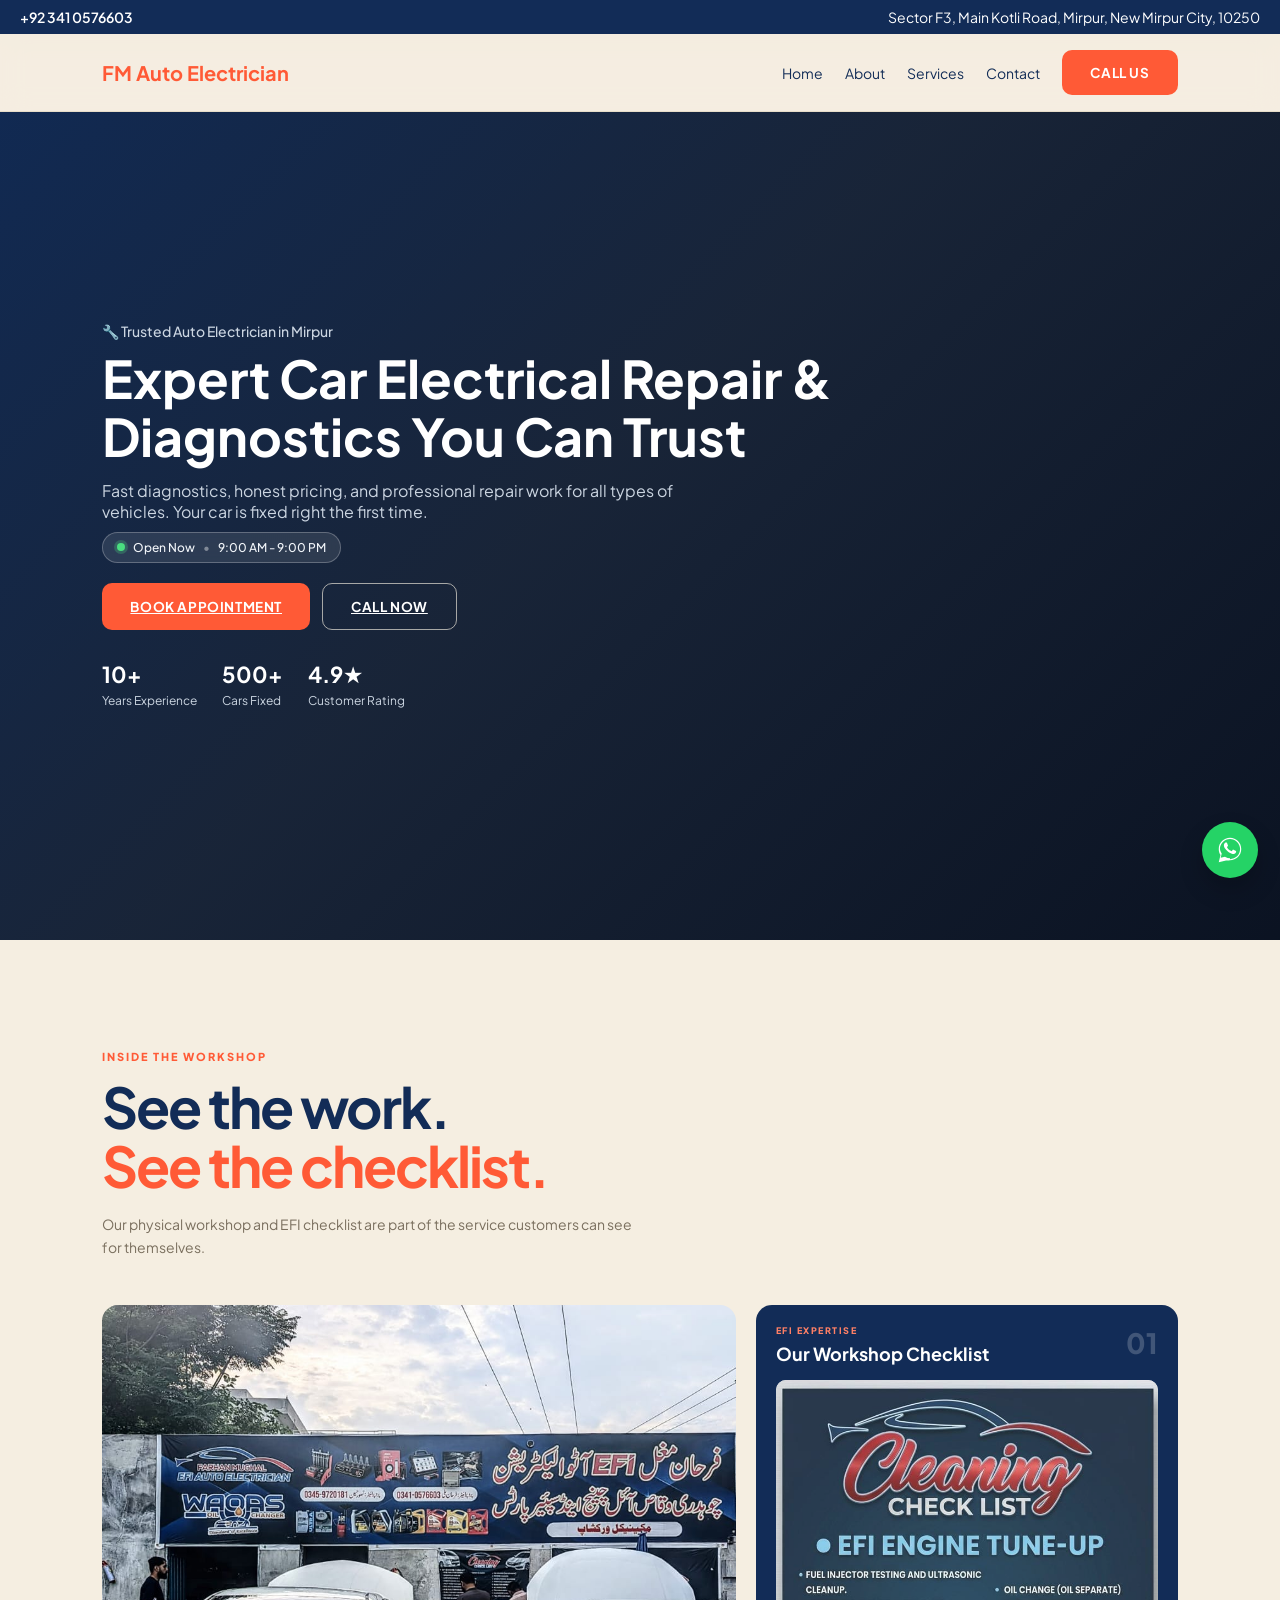
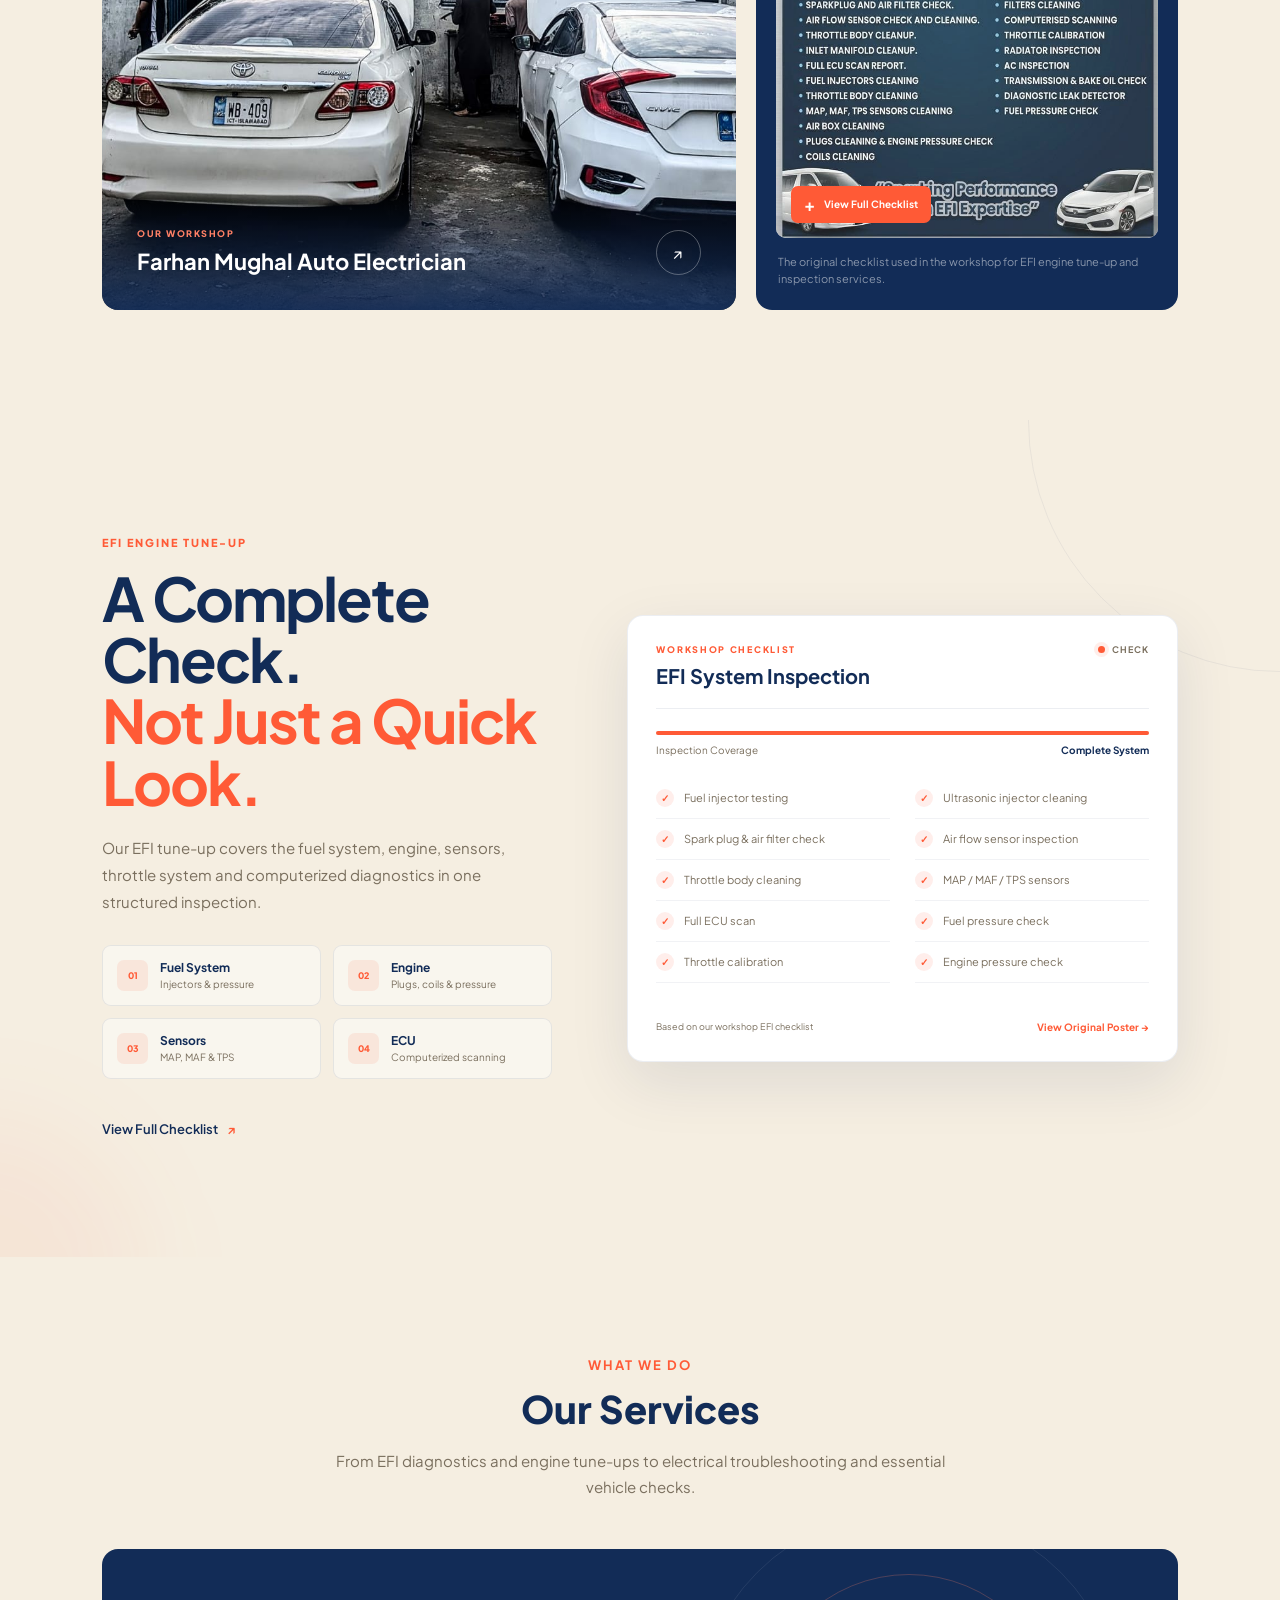
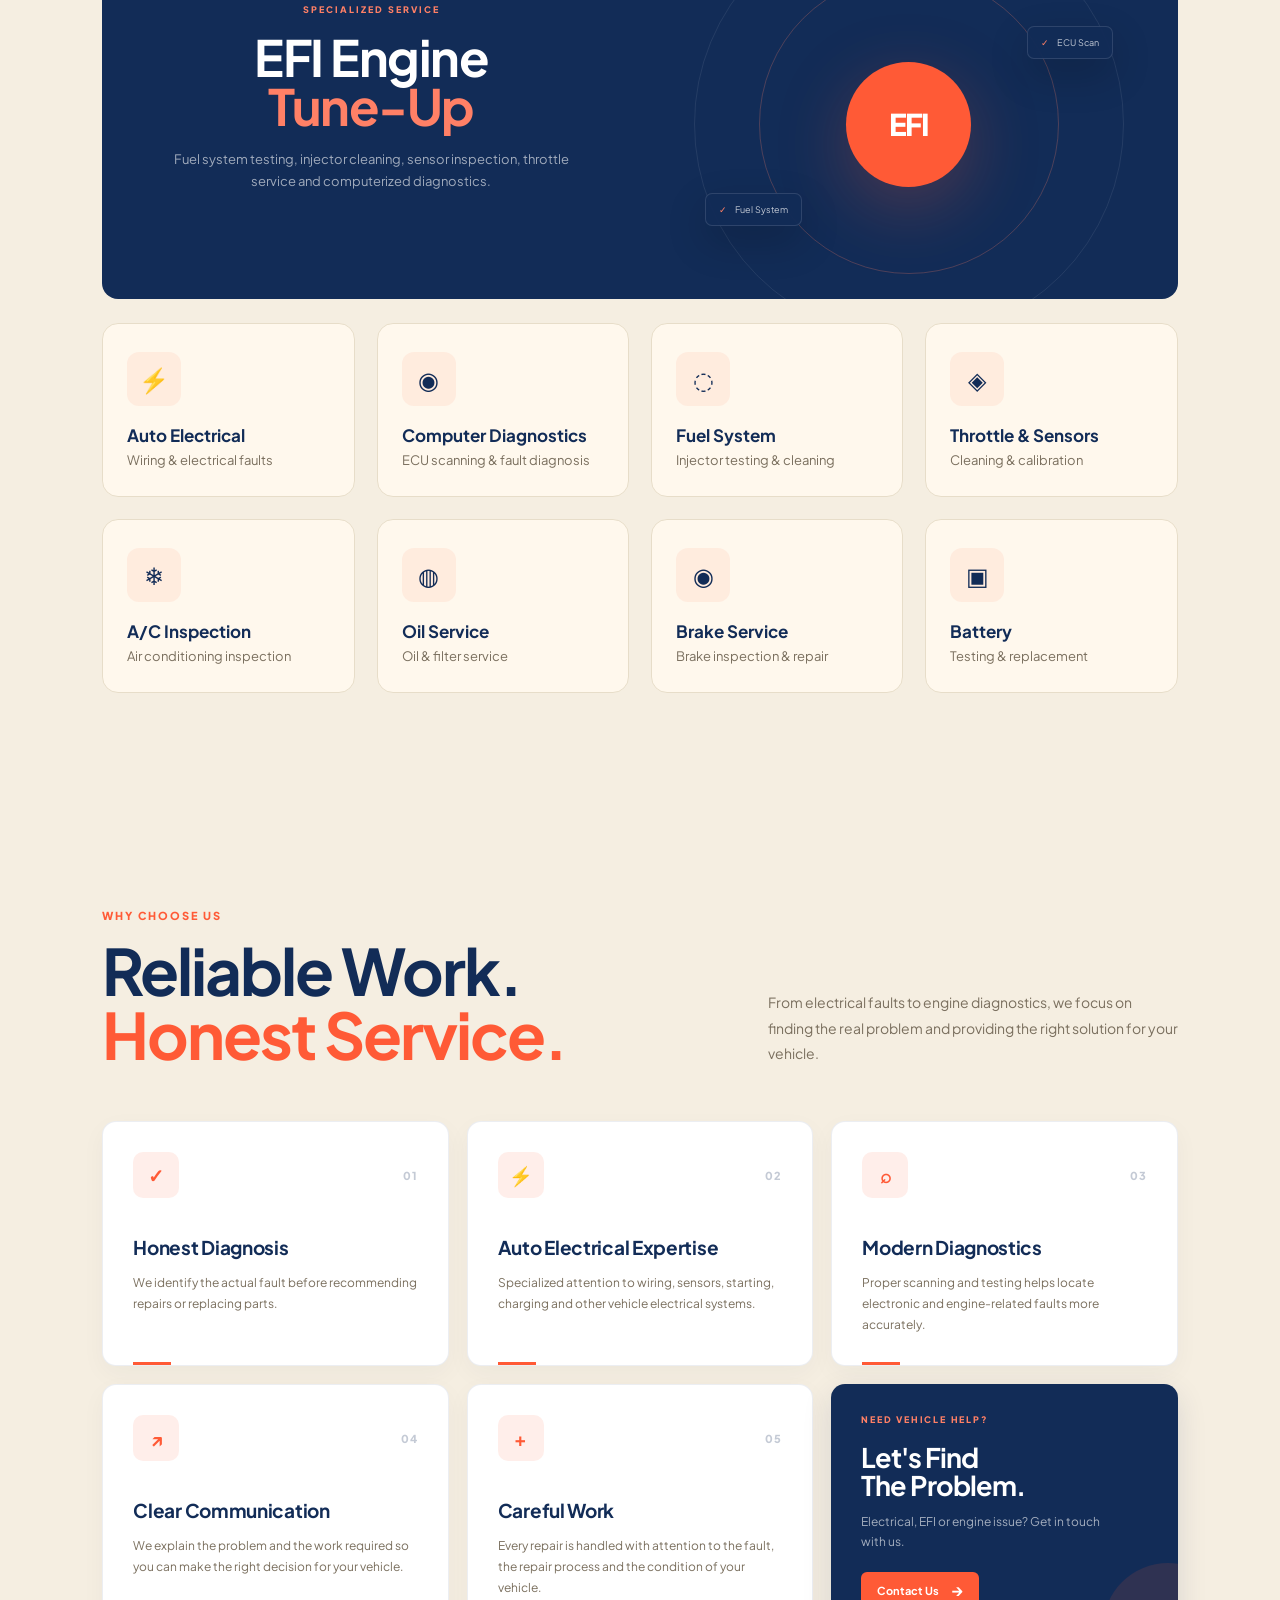
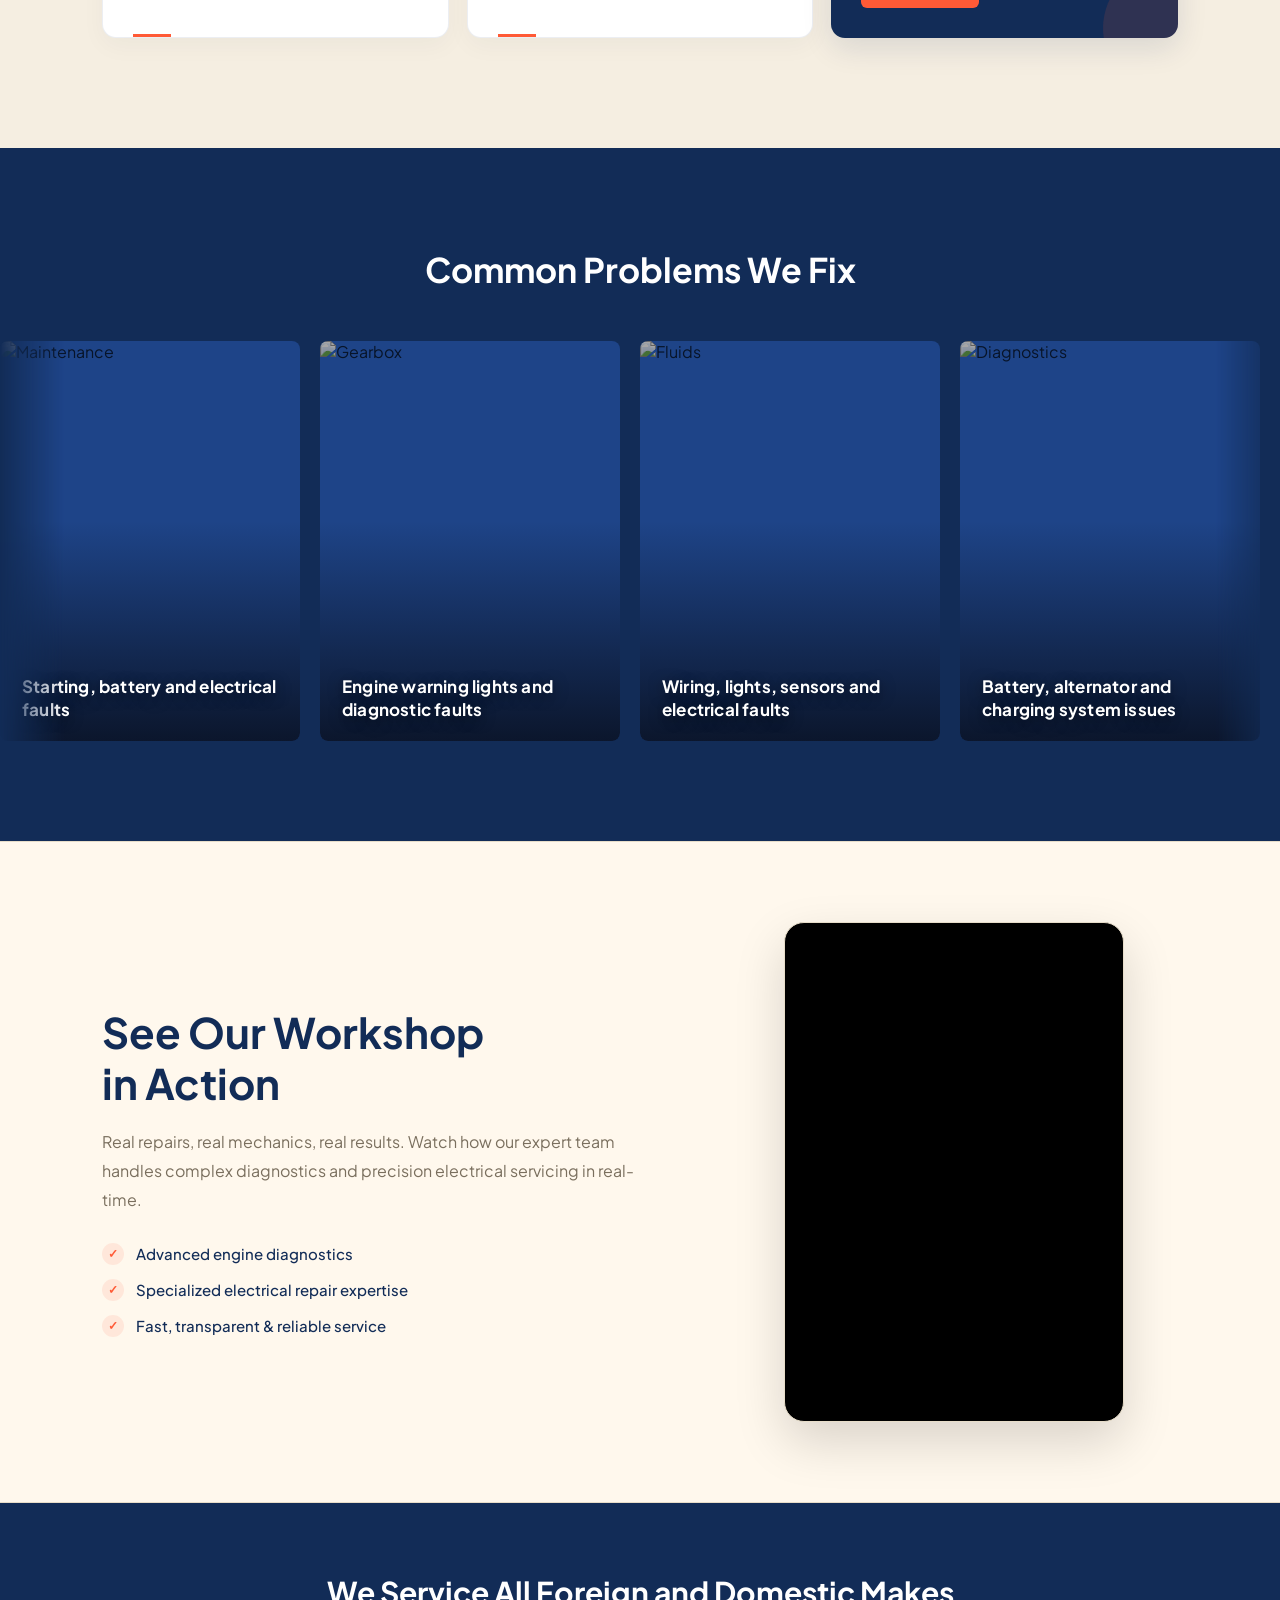
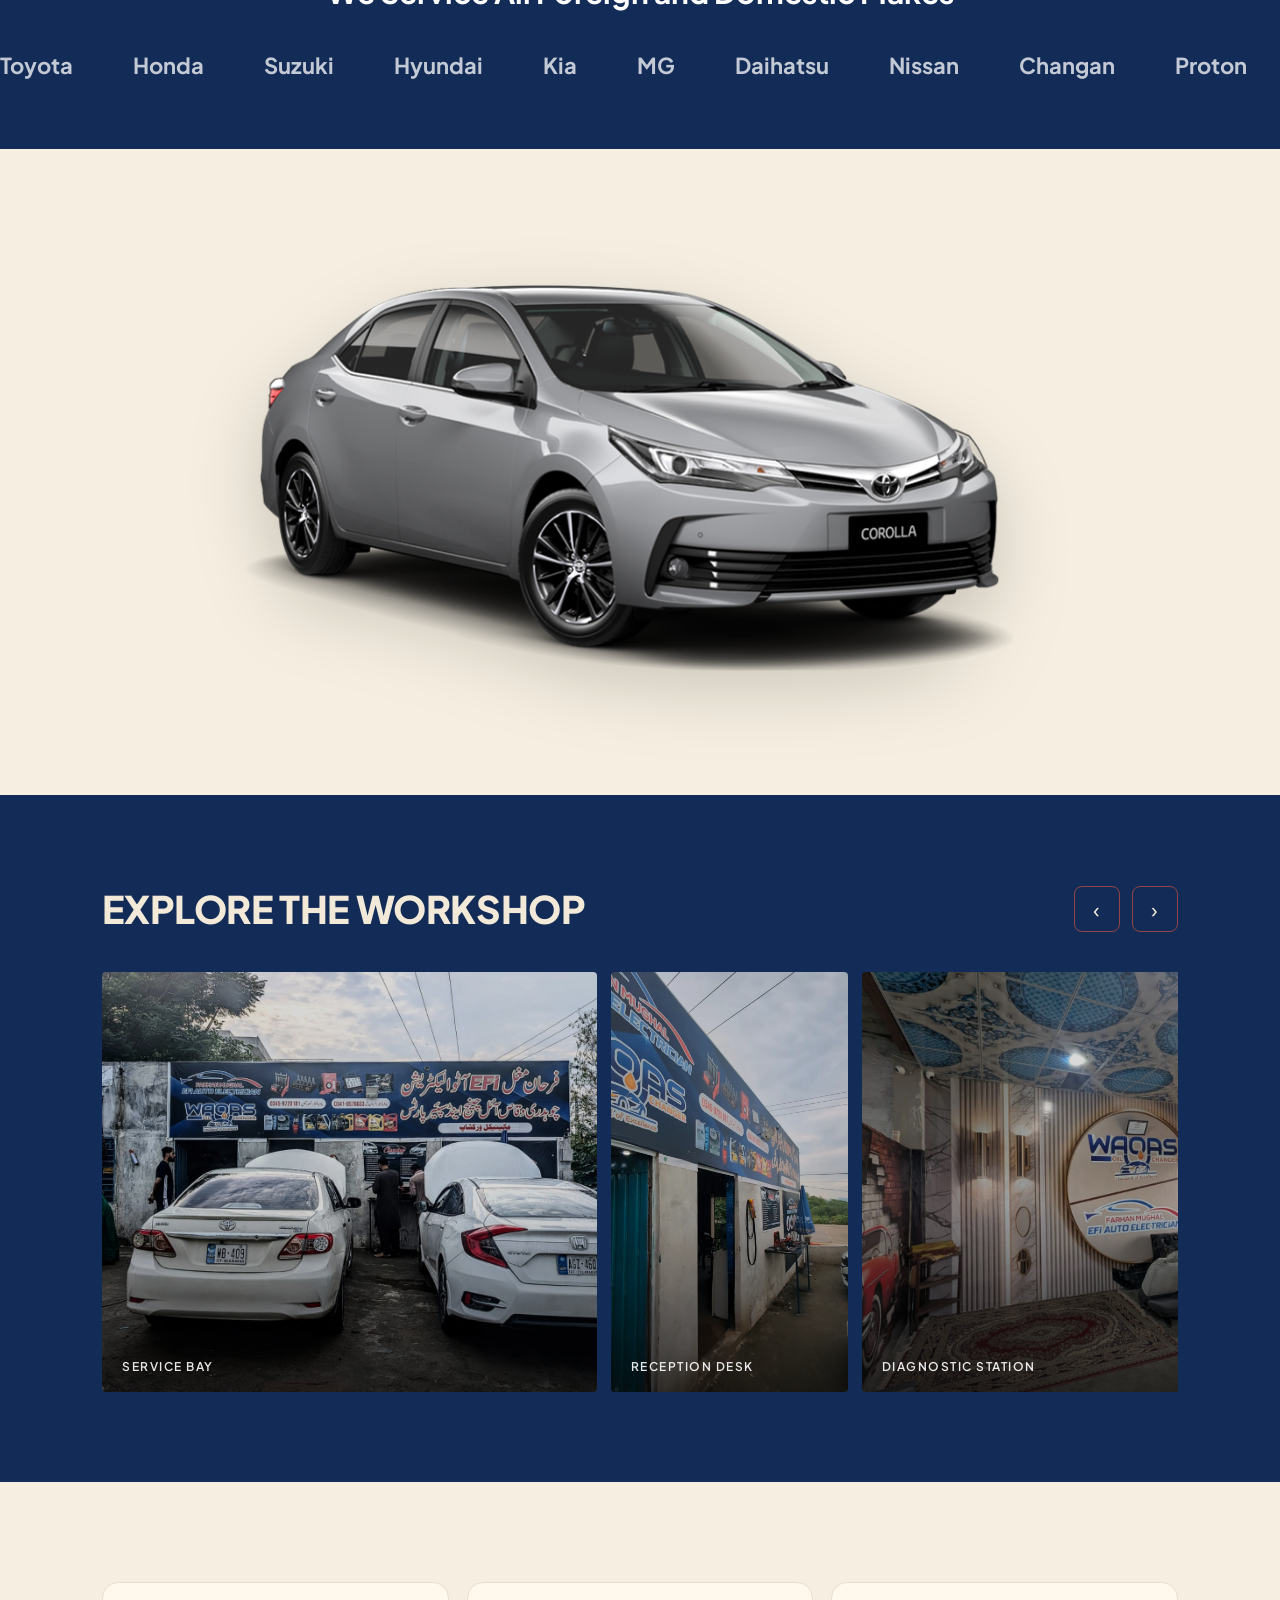
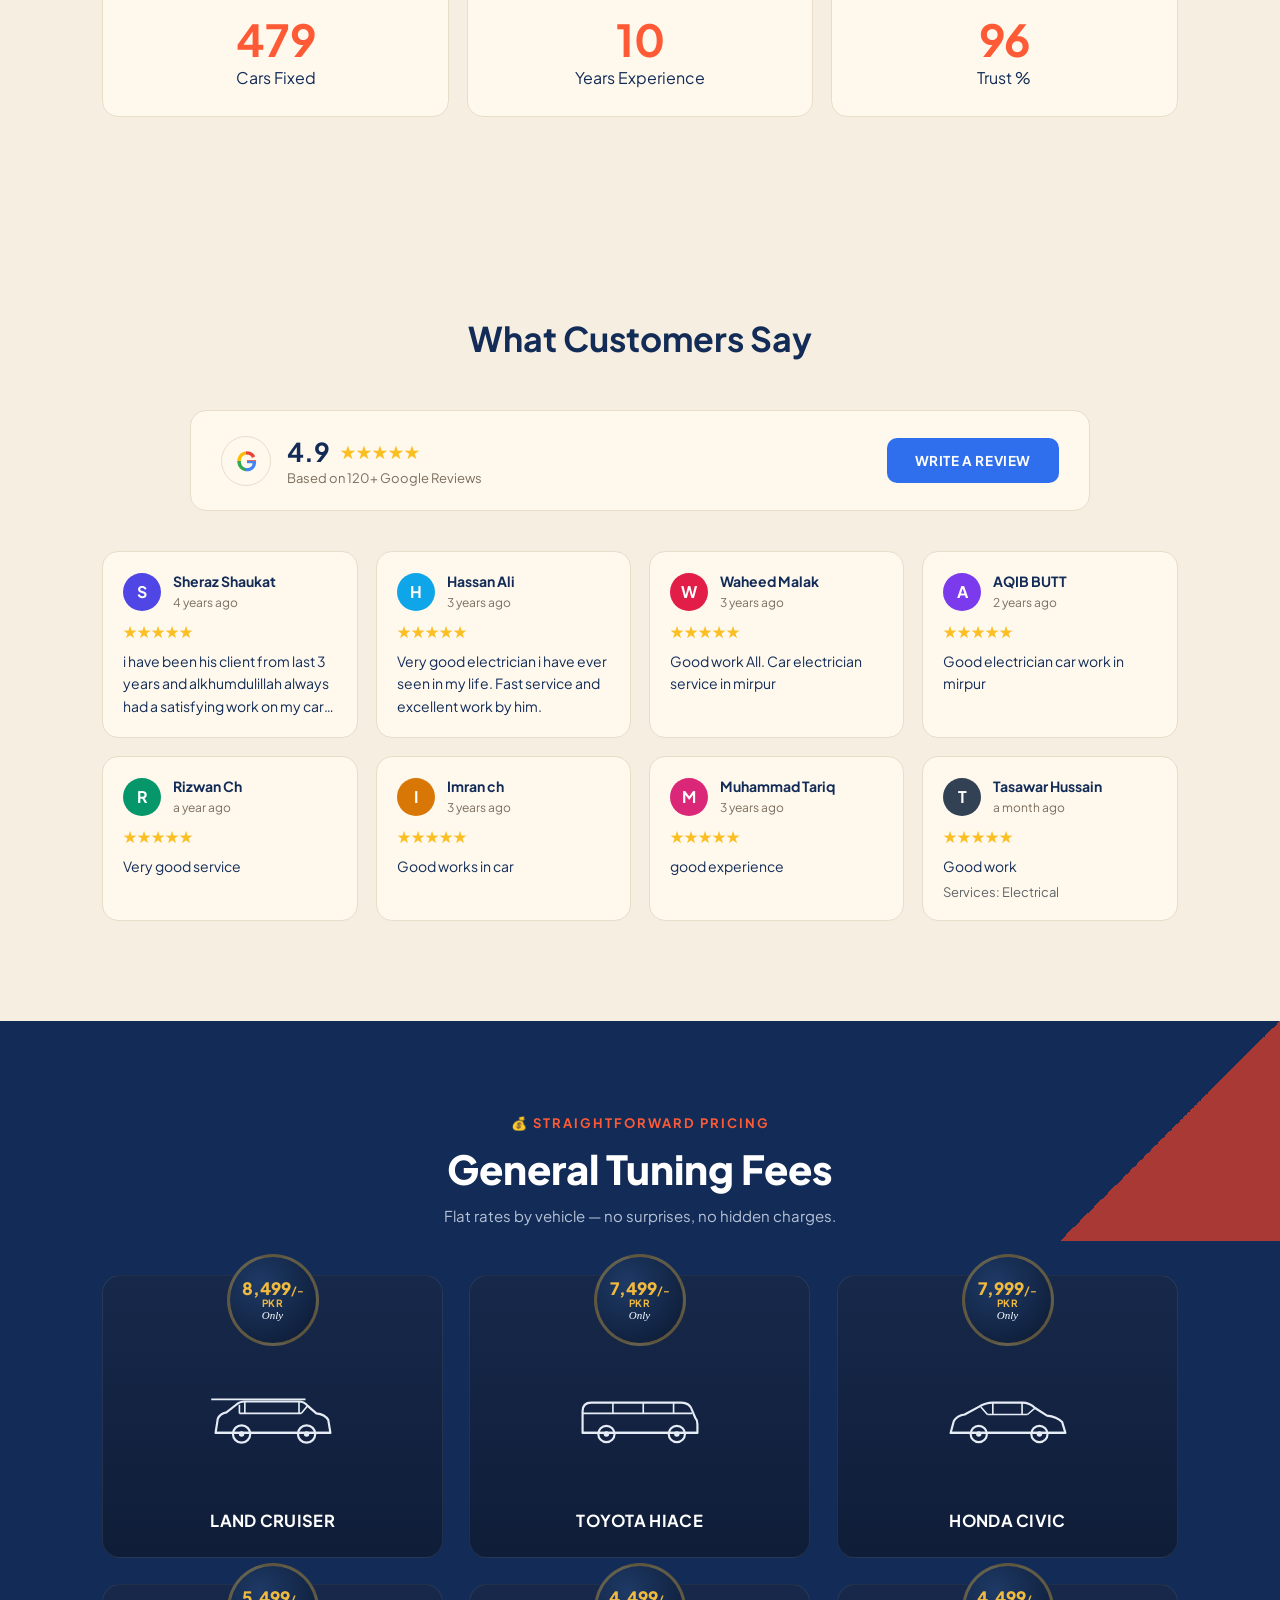
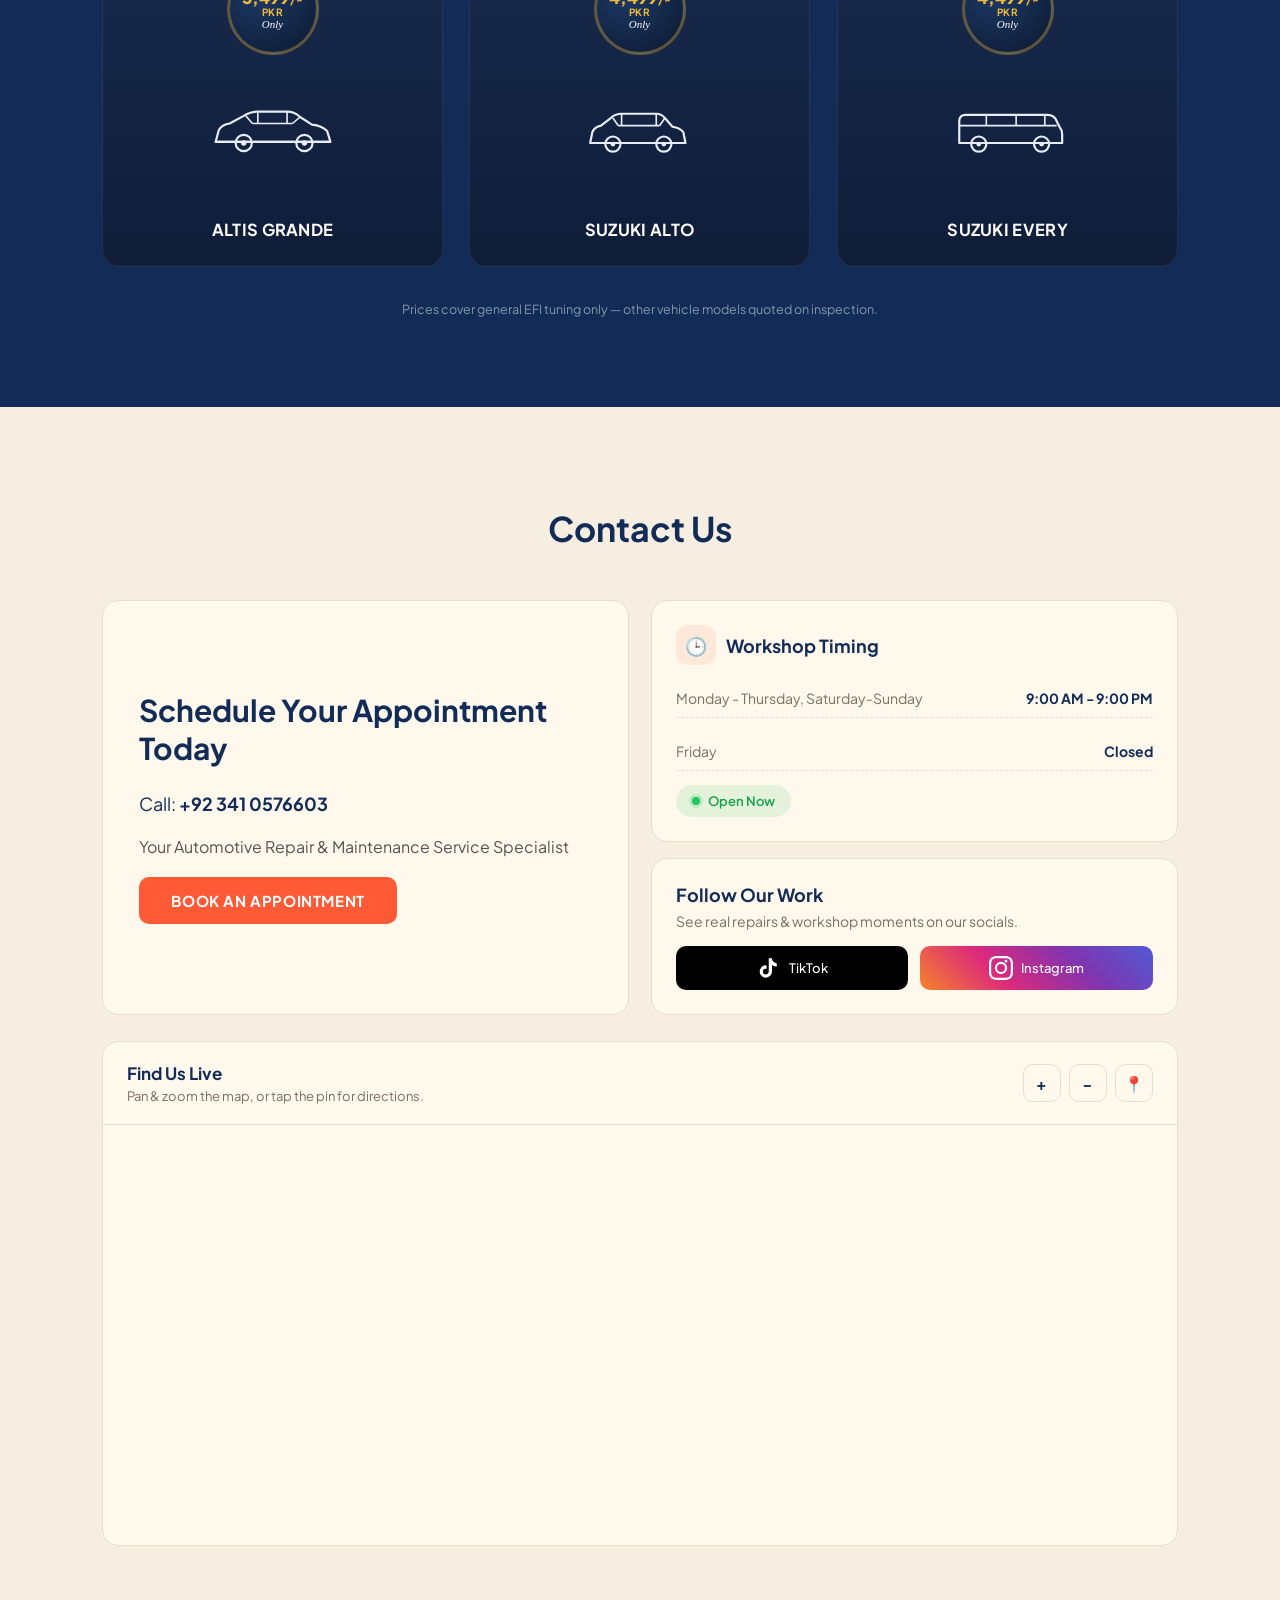
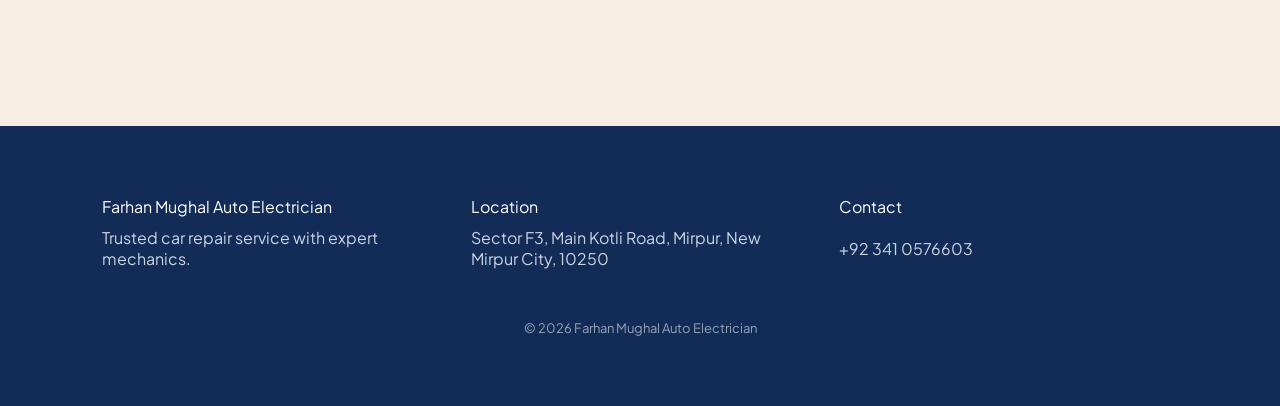
==== commit 2fde657a: "Fixed 5 issues" ====
--- a/index.html
+++ b/index.html
@@ -6,17 +6,34 @@
        bar still has a #section hash left over from an earlier click, e.g. #contact.
        Must run before the browser tries to scroll to that anchor, so it sits
        first, before anything else in <head>. -->
-  <script>
-    if ("scrollRestoration" in history) history.scrollRestoration = "manual";
-    if (window.location.hash) {
-      history.replaceState(null, "", window.location.pathname + window.location.search);
-    }
-    window.scrollTo(0, 0);
-  </script>
+        <script src="scroll-fix.js"></script>
 
   <meta charset="UTF-8" />
   <meta name="viewport" content="width=device-width, initial-scale=1.0" />
-  <title>Farhan Mughal Auto Electrician</title>
+  <meta name="format-detection" content="telephone=no">
+  <title>Auto Electrician in Mirpur | EFI & ECU Diagnostics | Farhan Mughal</title>
+
+  <!-- Local SEO essentials -->
+  <meta name="description" content="Car electrical faults found and fixed in Mirpur. EFI tune-ups, ECU diagnostics, wiring and battery faults. Sector F3, Main Kotli Road. Open 9am–9pm, closed Friday. Call +92 341 0576603.">
+  <link rel="canonical" href="https://farhanauto.netlify.app/">
+
+  <!-- Open Graph — controls how the page looks when shared on WhatsApp/Facebook -->
+  <meta property="og:type" content="website">
+  <meta property="og:site_name" content="Farhan Mughal Auto Electrician">
+  <meta property="og:title" content="Farhan Mughal Auto Electrician — Mirpur">
+  <meta property="og:description" content="Car not starting? EFI, ECU and wiring faults diagnosed properly. Sector F3, Main Kotli Road, Mirpur. Call +92 341 0576603.">
+  <meta property="og:url" content="https://farhanauto.netlify.app/">
+  <meta property="og:image" content="https://farhanauto.netlify.app/images/og-cover.jpg">
+  <meta property="og:image:width" content="1200">
+  <meta property="og:image:height" content="630">
+  <meta property="og:locale" content="en_PK">
+
+  <!-- Twitter Card -->
+  <meta name="twitter:card" content="summary_large_image">
+  <meta name="twitter:title" content="Farhan Mughal Auto Electrician — Mirpur">
+  <meta name="twitter:description" content="EFI, ECU and auto-electrical faults diagnosed properly. Sector F3, Mirpur.">
+  <meta name="twitter:image" content="https://farhanauto.netlify.app/images/og-cover.jpg">
+
   <link rel="icon" href="images/files/favicon.ico" sizes="any">
   <link rel="icon" href="favicon-32.png" type="image/png" sizes="32x32">
   <link rel="icon" href="favicon-16.png" type="image/png" sizes="16x16">
@@ -28,14 +45,19 @@
   <!-- MapLibre GL JS (powers the interactive "Find Us Live" map below) -->
   <link rel="stylesheet" href="https://unpkg.com/maplibre-gl@4.7.1/dist/maplibre-gl.css">
 
+  <!-- Structured data, loaded from an external file instead of inline -->
+  <script type="application/ld+json" src="schema.json"></script>
   <style>
   </style>
+
 </head>
 
 <body>
   <div class="top-bar">
     <div class="top-bar-left">
-      +92 341 0576603
+      <a href="tel:+923410576603" class="top-bar-phone" aria-label="Call Farhan Mughal Auto Electrician on +92 341 0576603">
+        +92 341 0576603
+      </a>
     </div>
 
     <div class="top-bar-right">
@@ -148,10 +170,13 @@
     <div class="workshop-main-card">
 
       <img
-        src="images/thumb.jfif"
-        alt="Farhan Mughal Auto Electrician workshop"
-        loading="lazy"
-      >
+      src="images/thumb.jfif"
+      alt="Farhan Mughal Auto Electrician workshop"
+      width="1600"
+      height="958"
+      fetchpriority="high"
+      decoding="async"
+    >
 
       <div class="workshop-image-overlay">
 
@@ -890,15 +915,15 @@
   <section>
     <div class="stats">
       <div class="stat">
-        <h2 class="count" data-target="500">0</h2>
+        <h2 class="count" data-target="500" data-suffix="+">500+</h2>
         <p>Cars Fixed</p>
       </div>
       <div class="stat">
-        <h2 class="count" data-target="10">0</h2>
+        <h2 class="count" data-target="10" data-suffix="+">10+</h2>
         <p>Years Experience</p>
       </div>
       <div class="stat">
-        <h2 class="count" data-target="100">0</h2>
+        <h2 class="count" data-target="100" data-suffix="%">100%</h2>
         <p>Trust %</p>
       </div>
     </div>
@@ -1176,7 +1201,7 @@
         <h2>Schedule Your Appointment Today</h2>
 
         <p class="call-text">
-          Call: <strong>+92 341 0576603</strong>
+          Call: <a href="tel:+923410576603" class="call-text-link">+92 341 0576603</a>
         </p>
 
         <p class="sub-text">
@@ -1264,7 +1289,7 @@
   </section>
 
   <a href="https://wa.me/923410576603?text=Hi%20I%20need%20help%20with%20my%20car%20issue" class="whatsapp-float"
-    target="_blank" aria-label="Chat with us on WhatsApp">
+    target="_blank" rel="noopener noreferrer" aria-label="Chat with us on WhatsApp">
     <svg viewBox="0 0 32 32" width="30" height="30" fill="currentColor" aria-hidden="true">
       <path
         d="M16.004 3C9.377 3 4 8.373 4 15c0 2.362.688 4.564 1.875 6.417L4 29l7.77-1.833A11.94 11.94 0 0 0 16.004 27C22.63 27 28 21.627 28 15S22.63 3 16.004 3zm0 21.75a9.7 9.7 0 0 1-4.95-1.354l-.355-.21-4.61 1.088 1.104-4.49-.232-.368A9.71 9.71 0 0 1 5.25 15c0-5.937 4.816-10.75 10.754-10.75 5.937 0 10.746 4.813 10.746 10.75 0 5.938-4.809 10.75-10.746 10.75zm5.895-8.05c-.322-.161-1.905-.94-2.2-1.048-.295-.108-.51-.161-.724.161-.214.322-.83 1.048-1.018 1.263-.188.215-.376.242-.698.081-.322-.161-1.36-.501-2.59-1.598-.957-.853-1.603-1.907-1.791-2.229-.188-.322-.02-.496.141-.657.145-.144.322-.376.483-.564.161-.188.214-.322.322-.537.107-.215.053-.403-.027-.564-.08-.161-.724-1.745-.992-2.39-.261-.628-.526-.543-.724-.553l-.617-.011c-.215 0-.564.08-.859.403-.295.322-1.126 1.1-1.126 2.684 0 1.584 1.153 3.115 1.314 3.33.161.215 2.267 3.463 5.494 4.858.768.332 1.367.53 1.834.678.771.245 1.472.21 2.027.128.618-.092 1.905-.78 2.174-1.532.268-.752.268-1.397.188-1.532-.08-.134-.295-.215-.617-.376z" />
@@ -1288,7 +1313,7 @@
 
       <div>
         <div class="footer-title">Contact</div>
-        <p>+92 341 0576603</p>
+        <p><a href="tel:+923410576603" class="footer-phone-link">+92 341 0576603</a></p>
       </div>
 
     </div>
@@ -1299,8 +1324,29 @@
   </footer>
 
   <!-- MapLibre GL JS library (must load before the map init script below) -->
-  <script src="https://unpkg.com/maplibre-gl@4.7.1/dist/maplibre-gl.js"></script>
-  <script src="script.js"></script>
+  <script src="https://unpkg.com/maplibre-gl@4.7.1/dist/maplibre-gl.js" defer></script>
+  <script src="script.js" defer></script>
+
+
+
+
+
+
+
+
+
+
+
+
+
+
+
+
+
+
+
+
+  
 </body>
 
 
--- a/style.css
+++ b/style.css
@@ -1,2340 +1,1186 @@
 :root {
-    --primary: #FF5A36;
-    --primary-dark: #E2431E;
-    --dark: #122C57;
-    --dark2: #1E4488;
-    --blue-accent: #2F6FED;
-    --blue-accent-dark: #1E4EC7;
-    --muted: #7A6F5E;
-    --bg: #F5EEE1;
-    --card: #FFF8ED;
-    --border: #E7DDC9;
-  }
-
-  * {
-    margin: 0;
-    padding: 0;
-    box-sizing: border-box;
-    font-family: 'Plus Jakarta Sans', sans-serif;
-  }
-
-  html {
-    scroll-behavior: smooth;
-    overflow-x: hidden;
-    width: 100%;
-    /* Prevents the browser's automatic "scroll anchoring" from nudging the
-       page when a dynamically-inserted element (like the MapLibre canvas)
-       changes size after load — this is what could cause an unwanted
-       auto-scroll toward the map/contact section. */
-    overflow-anchor: none;
-  }
-
-  body {
-    background: var(--bg);
-    color: var(--dark);
-    overflow-x: hidden;
-    width: 100%;
-    min-height: 100vh;
-    touch-action: pan-y;
-  }
-
-  body.menu-open {
-    overflow: hidden;
-  }
-
-  /* NAV */
-  .navbar {
-    position: sticky;
-    top: 0;
-    z-index: 1000;
-    display: flex;
-    justify-content: space-between;
-    align-items: center;
-    padding: 16px 8%;
-    width: 100%;
-    max-width: 100%;
-    background: rgba(245, 238, 225, 0.78);
-    backdrop-filter: blur(14px);
-    border-bottom: 1px solid var(--border);
-  }
-
-  .logo {
-    font-size: clamp(16px, 4vw, 20px);
-    font-weight: 700;
-    color: var(--primary);
-    min-width: 0;
-  }
-
-  .navbar ul {
-    display: flex;
-    gap: 22px;
-    list-style: none;
-    align-items: center;
-    font-size: 14px;
-  }
-
-  .navbar ul li a {
-    color: inherit;
-    text-decoration: none;
-    cursor: pointer;
-    transition: color 0.2s;
-  }
-
-  .navbar ul li a:hover {
-    color: var(--primary);
-  }
-
-  .hero,
-  section {
-    scroll-margin-top: 72px;
-  }
-  .btn {
-    position: relative;
-    display: inline-flex;
-    align-items: center;
-    justify-content: center;
-    background: var(--primary);
-    color: white;
-    border: none;
-    padding: 14px 28px;
-    border-radius: 10px;
-    cursor: pointer;
-    font-weight: 700;
-    font-size: 13.5px;
-    text-transform: uppercase;
-    letter-spacing: 0.6px;
-    transition: background 0.25s ease, transform 0.15s ease;
-  }
-  
-  .btn:hover {
-    background: var(--primary-dark);
-  }
-  
-  .btn:active {
-    transform: scale(0.98);
-  }
-  
-  .btn.blue {
-    background: var(--blue-accent);
-  }
-  
-  .btn.blue:hover {
-    background: var(--blue-accent-dark);
-  }
-  
-  .btn.outline {
-    background: transparent;
-    border: 1px solid rgba(245, 238, 225, 0.65);
-  }
-  
-  .btn.outline:hover {
-    background: rgba(245, 238, 225, 0.12);
-  }
-
-  /* HERO */
-  .hero {
-    height: 92vh;
-    display: flex;
-    align-items: center;
-    padding: 0 8%;
-    position: relative;
-  }
-
-  .hero-bg-video {
-    position: absolute;
-    inset: 0;
-    width: 100%;
-    height: 100%;
-    object-fit: cover;
-    z-index: 0;
-    background: var(--dark);
-    filter: brightness(0.55);
-  }
-
-  .hero-overlay {
-    position: absolute;
-    inset: 0;
-    z-index: 1;
-    background: linear-gradient(135deg,
-        rgba(18, 44, 87, 0.88) 0%,
-        rgba(30, 41, 59, 0.72) 45%,
-        rgba(11, 18, 32, 0.88) 100%);
-  }
-
-  .hero-content {
-    position: relative;
-    z-index: 2;
-    max-width: 680px;
-    color: white;
-    margin-top: -35px;
-  }
-
-  .hero h1 {
-    font-size: 56px;
-    line-height: 1.05;
-  }
-
-  .hero p {
-    margin-top: 14px;
-    color: #cbd5e1;
-    margin-bottom: 10px
-  }
-
-  .hero-timing {
-    display: inline-flex;
-    align-items: center;
-    gap: 8px;
-    background: rgba(255, 255, 255, 0.1);
-    border: 1px solid rgba(255, 255, 255, 0.25);
-    backdrop-filter: blur(6px);
-    color: #f1f5f9;
-    font-size: 13px;
-    font-weight: 500;
-    padding: 8px 16px;
-    border-radius: 999px;
-    margin-bottom: 20px;
-  }
-  
-  .hero-timing-sep {
-    color: rgba(255, 255, 255, 0.4);
-  }
-  
-  .hero-timing-dot {
-    width: 8px;
-    height: 8px;
-    border-radius: 50%;
-    background: #4ade80;
-    box-shadow: 0 0 0 3px rgba(74, 222, 128, 0.25);
-    flex-shrink: 0;
-  }
-  
-  .hero-timing-dot.dot-closed {
-    background: #f87171;
-    box-shadow: 0 0 0 3px rgba(248, 113, 113, 0.25);
-  }
-
-  /* SECTION SYSTEM */
-  section {
-    padding: 100px 8%;
-    opacity: 0;
-    transform: translateY(25px);
-    transition: 0.7s ease;
-  }
-
-  section.show {
-    opacity: 1;
-    transform: translateY(0);
-  }
-
-  .section-title {
-    font-size: 34px;
-    text-align: center;
-    margin-bottom: 50px;
-  }
-
-  /* SERVICES (redesigned) */
-  .services-section-v2 {
-    text-align: center;
-  }
-
-  .services-eyebrow {
-    color: var(--primary);
-    font-weight: 700;
-    letter-spacing: 2px;
-    font-size: 13px;
-    text-transform: uppercase;
-    margin-bottom: 12px;
-  }
-
-  .services-heading {
-    font-size: 38px;
-    font-weight: 800;
-    color: var(--dark);
-    margin-bottom: 16px;
-  }
-
-  .services-subtext {
-    color: var(--muted);
-    max-width: 640px;
-    margin: 0 auto 50px;
-    line-height: 1.7;
-    font-size: 15px;
-  }
-
-  .services-grid-v2 {
-    display: grid;
-    grid-template-columns: repeat(4, 1fr);
-    gap: 22px;
-    text-align: left;
-  }
-
-  .service-card-v2 {
-    background: var(--card);
-    border: 1px solid var(--border);
-    border-radius: 16px;
-    padding: 28px 24px;
-    transition: 0.3s;
-  }
-
-  .service-card-v2:hover {
-    transform: translateY(-6px);
-    box-shadow: 0 18px 40px rgba(0, 0, 0, 0.08);
-  }
-
-  .service-icon-v2 {
-    width: 54px;
-    height: 54px;
-    border-radius: 12px;
-    background: rgba(255, 90, 54, 0.08);
-    display: flex;
-    align-items: center;
-    justify-content: center;
-    font-size: 24px;
-    margin-bottom: 18px;
-  }
-
-  .service-card-v2 h3 {
-    font-size: 17px;
-    color: var(--dark);
-    margin-bottom: 6px;
-  }
-
-  .service-card-v2 p {
-    font-size: 13px;
-    color: var(--muted);
-  }
-
-  @media (max-width: 1024px) {
-    .services-grid-v2 {
-      grid-template-columns: repeat(2, 1fr);
-    }
-  }
-
-  @media (max-width: 600px) {
-    .services-grid-v2 {
-      grid-template-columns: 1fr;
-    }
-  }
-
-  /* VIDEO */
-  .video-box {
-    flex: 1;
-    display: flex;
-    justify-content: center;
-    align-items: center;
-  }
-
-  video {
-    width: 100%;
-    height: 520px;
-    object-fit: cover;
-    filter: brightness(0.6);
-  }
-
-  /* STATS */
-  .stats {
-    display: grid;
-    grid-template-columns: repeat(auto-fit, minmax(220px, 1fr));
-    gap: 18px;
-  }
-
-  .stat {
-    background: var(--card);
-    border: 1px solid var(--border);
-    border-radius: 16px;
-    padding: 28px;
-    text-align: center;
-  }
-
-  .stat h2 {
-    font-size: 44px;
-    color: var(--primary);
-  }
-
-  /* TESTIMONIALS */
-  .testimonial-grid {
-    display: grid;
-    grid-template-columns: repeat(auto-fit, minmax(280px, 1fr));
-    gap: 20px;
-  }
-
-  .testimonial {
-    background: var(--card);
-    border: 1px solid var(--border);
-    border-radius: 16px;
-    padding: 25px;
-    transition: 0.3s;
-  }
-
-  .testimonial:hover {
-    transform: translateY(-5px);
-  }
-
-  .stars {
-    color: #fbbf24;
-    margin-bottom: 10px;
-  }
-
-  /* CONTACT */
-  .contact-grid {
-    display: grid;
-    grid-template-columns: 1fr 1fr;
-    gap: 22px;
-    align-items: stretch;
-  }
-
-  .contact-appointment {
-    background: var(--card);
-    border: 1px solid var(--border);
-    border-radius: 16px;
-    padding: 36px;
-    display: flex;
-    flex-direction: column;
-    justify-content: center;
-  }
-
-  .contact-appointment h2 {
-    font-size: 28px;
-    margin-bottom: 14px;
-    color: var(--dark);
-  }
-
-  .appointment-btn {
-    display: inline-block;
-    align-self: flex-start;
-    width: auto;
-    white-space: nowrap;
-    padding: 14px 32px;
-    font-size: 15px;
-  }
-
-  @media (max-width: 768px) {
-    .appointment-btn {
-      align-self: center;
-      white-space: normal;
-    }
-  }
-
-  @media (max-width: 400px) {
-    .appointment-btn {
-      width: 100%;
-      white-space: normal;
-    }
-  }
-
-  .map.full-map {
-    position: relative;
-    width: 100%;
-    height: 420px;
-    margin-top: 26px;
-  }
-
-  @media (max-width: 768px) {
-    .map.full-map {
-      height: 300px;
-    }
-  }
-
-  .map,
-  .form {
-    background: var(--card);
-    border-radius: 16px;
-    border: 1px solid var(--border);
-    overflow: hidden;
-    min-width: 0;
-  }
-
-  .map iframe {
-    position: absolute;
-    inset: 0;
-    display: block;
-    width: 100%;
-    height: 100%;
-    border: 0;
-  }
-
-  .form {
-    padding: 20px;
-    display: flex;
-    flex-direction: column;
-    gap: 12px;
-  }
-
-  input,
-  textarea {
-    padding: 12px;
-    border: 1px solid var(--border);
-    border-radius: 10px;
-  }
-
-  .appointment-section {
-    text-align: center;
-    padding: 50px 20px;
-    background: #f8f8f8;
-  }
-
-  .appointment-section h2 {
-    margin-bottom: 15px;
-  }
-
-  .call-text {
-    font-size: 18px;
-    margin-bottom: 10px;
-  }
-
-  .sub-text {
-    color: #555;
-    margin-bottom: 20px;
-  }
-
-  .book-btn {
-    display: inline-block;
-    padding: 12px 25px;
-    background: #ff3b30;
-    color: white;
-    text-decoration: none;
-    border-radius: 6px;
-    font-weight: bold;
-  }
-
-  .book-btn:hover {
-    background: #e63228;
-  }
-
-  /* FOOTER */
-  footer {
-    background: var(--dark);
-    color: #cbd5e1;
-    padding: 70px 8%;
-    margin-top: 80px;
-  }
-
-  .footer-grid {
-    display: grid;
-    grid-template-columns: repeat(auto-fit, minmax(200px, 1fr));
-    gap: 30px;
-  }
-
-  .footer-title {
-    color: white;
-    margin-bottom: 10px;
-  }
-
-  .footer-bottom {
-    margin-top: 30px;
-    text-align: center;
-    border-top: 1px solid #1f2937;
-    padding-top: 18px;
-    font-size: 13px;
-    opacity: 0.7;
-  }
-
-  .top-bar {
-    display: flex;
-    justify-content: space-between;
-    align-items: center;
-    flex-wrap: wrap;
-    gap: 6px;
-    width: 100%;
-    max-width: 100%;
-    background: var(--dark);
-    color: white;
-    padding: 8px 20px;
-    font-size: 14px;
-  }
-
-  .top-bar-left,
-  .top-bar-right {
-    display: flex;
-    align-items: center;
-    gap: 6px;
-    min-width: 0;
-  }
-
-  .top-bar-right {
-    word-break: break-word;
-  }
-
-  /* Make navbar sit nicely under it */
-  nav {
-    position: relative;
-  }
-
-  /* MODERN VIDEO SECTION */
-  .video-section {
-    padding: 80px 8%;
-    background: var(--card);
-    border-top: 1px solid var(--border);
-    border-bottom: 1px solid var(--border);
-  }
-
-  .video-container {
-    max-width: 1200px;
-    margin: auto;
-    display: grid;
-    grid-template-columns: 1.1fr 0.9fr;
-    align-items: center;
-    gap: 80px;
-  }
-
-  .video-text {
-    flex: 1.2;
-    max-width: 550px;
-    text-align: left;
-    position: static;
-    color: var(--dark);
-  }
-
-  .video-text h2 {
-    font-size: 36px;
-    font-weight: 700;
-    line-height: 1.2;
-    margin-bottom: 20px;
-    color: var(--dark);
-  }
-
-  .video-text p {
-    color: var(--muted);
-    line-height: 1.7;
-    font-size: 16px;
-    margin-bottom: 24px;
-  }
-
-  .video-text {
-    display: flex;
-    flex-direction: column;
-    justify-content: center;
-    max-width: 550px;
-  }
-
-  .video-text h2 {
-    font-size: 42px;
-    line-height: 1.2;
-    margin-bottom: 20px;
-  }
-
-  .video-text p {
-    margin-bottom: 28px;
-    line-height: 1.8;
-  }
-
-  /* Styled Feature List */
-  .video-text ul {
-    list-style: none;
-    padding: 0;
-    margin: 0;
-    display: flex;
-    flex-direction: column;
-    gap: 14px;
-  }
-
-  .video-text ul li {
-    display: flex;
-    align-items: center;
-    gap: 12px;
-    font-size: 15px;
-    font-weight: 500;
-    color: var(--dark);
-  }
-
-  /* Custom checkmarks instead of generic bullets */
-  .video-text ul li::before {
-    content: "✓";
-    display: flex;
-    align-items: center;
-    justify-content: center;
-    width: 22px;
-    height: 22px;
-    background: rgba(255, 90, 54, 0.1);
-    color: var(--primary);
-    border-radius: 50%;
-    font-weight: bold;
-    font-size: 12px;
-    flex-shrink: 0;
-  }
-
-  /* Enhanced Video Container */
-  .video-box {
-    flex: 0.8;
-    display: flex;
-    justify-content: center;
-    position: relative;
-    background: var(--card);
-  }
-
-  .workshop-video {
-    width: 290px;
-    height: 515px;
-    object-fit: cover;
-    border-radius: 16px;
-    background: #000;
-    box-shadow: 0 20px 40px rgba(0, 0, 0, 0.15);
-    position: relative;
-    z-index: 1;
-    filter: none;
-  }
-
-  .workshop-video {
-    width: 100%;
-    max-width: 340px;
-    height: 500px;
-    object-fit: cover;
-    border-radius: 20px;
-    background: #000;
-    border: 1px solid var(--border);
-    box-shadow: 0 20px 50px rgba(0, 0, 0, .15);
-  }
-
-  /* RESPONSIVE DESIGN FOR TABLETS & PHONES */
-  @media (max-width: 968px) {
-    .video-container {
-      flex-direction: column-reverse;
-      gap: 40px;
-      text-align: center;
-    }
-
-    .video-text {
-      max-width: 100%;
-      text-align: center;
-    }
-
-    .video-text h2 {
-      font-size: 28px;
-    }
-
-    .video-text ul {
-      align-items: inline-start;
-      display: inline-flex;
-      text-align: left;
-      margin: 0 auto;
-    }
-  }
-
-  .shop-banner {
-    width: 100%;
-    display: flex;
-    justify-content: center;
-    background: var(--card);
-    padding: 10px 0;
-  }
-
-  .shop-banner img {
-    width: 95%;
-    max-width: 1400px;
-    height: 140px;
-    object-fit: contain;
-    border-radius: 8px;
-  }
-
-  .appointment-section {
-    padding: 60px 20px;
-    background: #f8f8f8;
-  }
-
-  /* MAIN 2-COLUMN LAYOUT */
-  .appointment-container {
-    max-width: 1100px;
-    margin: auto;
-    display: flex;
-    align-items: center;
-    justify-content: space-between;
-    gap: 40px;
-  }
-
-  /* LEFT SIDE */
-  .appointment-left {
-    flex: 1;
-    text-align: left;
-  }
-
-  .appointment-left h2 {
-    font-size: 30px;
-    margin-bottom: 15px;
-  }
-
-  .call-text {
-    font-size: 18px;
-    margin-bottom: 10px;
-  }
-
-  .sub-text {
-    color: #555;
-    margin-bottom: 20px;
-  }
-
-  .book-btn {
-    display: inline-block;
-    padding: 12px 25px;
-    background: #ff3b30;
-    color: white;
-    text-decoration: none;
-    border-radius: 6px;
-    font-weight: bold;
-  }
-
-  /* RIGHT SIDE IMAGE */
-  .appointment-right {
-    flex: 1;
-    display: flex;
-    justify-content: center;
-  }
-
-  .appointment-right img {
-    width: 100%;
-    max-width: 500px;
-    height: 250px;
-    object-fit: contain;
-    border-radius: 10px;
-  }
-
-  #why-us.arsenal-section {
-    padding: 110px 8%;
-    background: var(--dark);
-    text-align: center;
-    perspective: 1400px;
-  }
-
-  .arsenal-eyebrow {
-    color: var(--primary);
-    font-weight: 700;
-    letter-spacing: 3px;
-    font-size: 12px;
-    text-transform: uppercase;
-    margin-bottom: 14px;
-  }
-
-  .arsenal-title {
-    font-family: 'Plus Jakarta Sans', sans-serif;
-    font-weight: 800;
-    font-size: clamp(32px, 5vw, 52px);
-    letter-spacing: -0.5px;
-    text-transform: uppercase;
-    color: #ffffff;
-    margin-bottom: 16px;
-  }
-
-  .arsenal-subtext {
-    color: rgba(255, 255, 255, 0.6);
-    font-size: 15px;
-    max-width: 560px;
-    margin: 0 auto 54px;
-    line-height: 1.6;
-  }
-
-  .arsenal-grid {
-    display: grid;
-    grid-template-columns: repeat(3, 1fr);
-    gap: 22px;
-    text-align: left;
-  }
-
-  .arsenal-card {
-    position: relative;
-    height: 360px;
-    border-radius: 8px;
-    overflow: hidden;
-    background-size: cover;
-    background-position: center;
-    background-color: var(--dark2);
-    isolation: isolate;
-    transform-style: preserve-3d;
-    transition: transform 0.5s cubic-bezier(0.16, 1, 0.3, 1), box-shadow 0.5s ease;
-  }
-
-  .arsenal-card::before {
-    content: "";
-    position: absolute;
-    inset: 0;
-    background: linear-gradient(180deg, rgba(18, 44, 87, 0.1) 35%, rgba(8, 12, 24, 0.92) 100%);
-    z-index: 1;
-    transition: opacity 0.4s ease;
-  }
-
-  .arsenal-card::after {
-    content: "";
-    position: absolute;
-    inset: 0;
-    background: rgba(8, 12, 24, 0.25);
-    z-index: 0;
-    transition: background 0.4s ease;
-  }
-
-  /* premium diagonal shine sweep */
-  .arsenal-card .arsenal-shine {
-    position: absolute;
-    inset: 0;
-    z-index: 2;
-    pointer-events: none;
-    background: linear-gradient(115deg, transparent 40%, rgba(255, 255, 255, 0.18) 50%, transparent 60%);
-    transform: translateX(-120%);
-    transition: transform 0.85s ease;
-  }
-
-  .arsenal-card:hover .arsenal-shine {
-    transform: translateX(120%);
-  }
-
-  .arsenal-card:hover {
-    transform: translateY(-10px) rotateX(3deg) rotateY(-3deg) scale(1.015);
-    box-shadow: 0 30px 55px rgba(0, 0, 0, 0.45);
-  }
-
-  .arsenal-card:hover::after {
-    background: rgba(8, 12, 24, 0);
-  }
-
-  .arsenal-card.cta {
-    border: 1px solid rgba(255, 90, 54, 0.35);
-  }
-
-  .arsenal-card-content {
-    position: relative;
-    z-index: 3;
-    padding: 26px 24px;
-    height: 100%;
-    display: flex;
-    flex-direction: column;
-    justify-content: flex-end;
-  }
-
-  .arsenal-line {
-    display: block;
-    width: 34px;
-    height: 3px;
-    background: var(--primary);
-    border-radius: 2px;
-    margin-bottom: 14px;
-    transition: width 0.4s cubic-bezier(0.16, 1, 0.3, 1);
-  }
-
-  .arsenal-card:hover .arsenal-line {
-    width: 56px;
-  }
-
-  .arsenal-card h3 {
-    font-size: 19px;
-    font-weight: 700;
-    color: #fff;
-    margin-bottom: 8px;
-    letter-spacing: 0.3px;
-  }
-
-  .arsenal-card p {
-    font-size: 13.5px;
-    color: rgba(255, 255, 255, 0.75);
-    line-height: 1.6;
-    max-width: 240px;
-  }
-
-  .arsenal-card .arsenal-cta-btn {
-    display: inline-flex;
-    align-items: center;
-    gap: 6px;
-    margin-top: 14px;
-    font-size: 12.5px;
-    font-weight: 700;
-    color: #fff;
-    background: var(--primary);
-    padding: 8px 14px;
-    border-radius: 30px;
-    width: fit-content;
-    text-decoration: none;
-    transition: transform 0.3s ease, box-shadow 0.3s ease;
-  }
-
-  .arsenal-card .arsenal-cta-btn:hover {
-    transform: translateY(-3px);
-    box-shadow: 0 10px 22px rgba(255, 90, 54, 0.4);
-  }
-
-  #reviews {
-    padding: 100px 8%;
-    background: var(--bg);
-  }
-
-  .reviews-summary {
-    display: flex;
-    justify-content: center;
-    margin-bottom: 40px;
-  }
-
-  .rating-box {
-    text-align: center;
-    background: var(--card);
-    border: 1px solid var(--border);
-    padding: 30px 50px;
-    border-radius: 16px;
-  }
-
-  .rating-box h1 {
-    font-size: 48px;
-    color: var(--primary);
-  }
-
-  .review-grid {
-    display: grid;
-    grid-template-columns: repeat(auto-fit, minmax(280px, 1fr));
-    gap: 20px;
-  }
-
-  .review-grid.google-style {
-    grid-template-columns: repeat(4, 1fr);
-  }
-
-  @media (max-width: 1100px) {
-    .review-grid.google-style {
-      grid-template-columns: repeat(2, 1fr);
-    }
-  }
-
-  @media (max-width: 600px) {
-    .review-grid.google-style {
-      grid-template-columns: 1fr;
-    }
-  }
-
-  /* GOOGLE REVIEWS HEADER */
-  .google-reviews-header {
-    max-width: 900px;
-    margin: 0 auto 40px;
-    display: flex;
-    align-items: center;
-    justify-content: space-between;
-    flex-wrap: wrap;
-    gap: 20px;
-    background: var(--card);
-    border: 1px solid var(--border);
-    border-radius: 16px;
-    padding: 24px 30px;
-  }
-
-  .google-reviews-brand {
-    display: flex;
-    align-items: center;
-    gap: 16px;
-  }
-
-  .google-g-icon {
-    width: 50px;
-    height: 50px;
-    flex-shrink: 0;
-    border-radius: 50%;
-    background: var(--card);
-    border: 1px solid var(--border);
-    display: flex;
-    align-items: center;
-    justify-content: center;
-    font-size: 26px;
-    font-weight: 700;
-    background: conic-gradient(from 90deg, #4285F4 0deg 90deg, #34A853 90deg 180deg, #FBBC05 180deg 270deg, #EA4335 270deg 360deg);
-    -webkit-background-clip: text;
-    background-clip: text;
-    color: transparent;
-  }
-
-  .google-rating-row {
-    display: flex;
-    align-items: center;
-    gap: 10px;
-  }
-
-  .google-rating-score {
-    font-size: 26px;
-    font-weight: 700;
-    color: var(--dark);
-  }
-
-  .stars-inline {
-    color: #fbbf24;
-    font-size: 18px;
-  }
-
-  .google-reviews-brand p {
-    font-size: 13px;
-    color: var(--muted);
-    margin-top: 2px;
-  }
-
-  .google-review-btn {
-    text-decoration: none;
-    white-space: nowrap;
-  }
-
-  @media (max-width: 500px) {
-    .google-reviews-header {
-      flex-direction: column;
-      align-items: flex-start;
-      text-align: left;
-    }
-  }
-
-  .review-card {
-    background: var(--card);
-    border: 1px solid var(--border);
-    border-radius: 16px;
-    padding: 20px;
-    transition: 0.3s;
-  }
-
-  .review-card p {
-    display: -webkit-box;
-    -webkit-line-clamp: 3;
-    -webkit-box-orient: vertical;
-    overflow: hidden;
-  }
-
-  .review-card.expanded p {
-    -webkit-line-clamp: unset;
-    overflow: visible;
-  }
-
-  .read-more {
-    display: block;
-    margin-top: 4px;
-    color: var(--muted);
-    font-size: 13px;
-    font-weight: 500;
-    cursor: pointer;
-  }
-
-  .read-more:hover {
-    color: var(--primary);
-  }
-
-  .review-card:hover {
-    transform: translateY(-5px);
-    box-shadow: 0 18px 40px rgba(0, 0, 0, 0.08);
-  }
-
-  .review-top {
-    display: flex;
-    align-items: center;
-    gap: 12px;
-    margin-bottom: 10px;
-  }
-
-  .avatar {
-    width: 38px;
-    height: 38px;
-    border-radius: 50%;
-    background: var(--primary);
-    color: white;
-    display: flex;
-    align-items: center;
-    justify-content: center;
-    font-weight: bold;
-  }
-
-  .review-top h4 {
-    margin: 0;
-    font-size: 14px;
-  }
-
-  .review-top span {
-    font-size: 12px;
-    color: var(--muted);
-  }
-
-  .review-card p {
-    font-size: 14px;
-    color: var(--dark);
-    line-height: 1.6;
-  }
-
-  .stars {
-    color: #fbbf24;
-    margin-bottom: 8px;
-  }
-
-  .whatsapp-float {
-    position: fixed;
-    bottom: 22px;
-    right: 22px;
-    width: 56px;
-    height: 56px;
-    background: #25D366;
-    color: white;
-    border-radius: 50%;
-    display: flex;
-    align-items: center;
-    justify-content: center;
-    font-size: 26px;
-    text-decoration: none;
-    box-shadow: 0 12px 25px rgba(0, 0, 0, 0.2);
-    z-index: 9999;
-    transition: 0.3s;
-  }
-
-  .whatsapp-float:hover {
-    transform: scale(1.1);
-    box-shadow: 0 18px 35px rgba(0, 0, 0, 0.25);
-  }
-
-  .hero-content {
-    position: relative;
-    max-width: 750px;
-    color: white;
-  }
-
-  .tagline {
-    font-size: 14px;
-    color: #FFB199;
-    margin-bottom: 10px;
-    font-weight: 500;
-  }
-
-  .hero h1 {
-    font-size: 52px;
-    line-height: 1.1;
-    margin-bottom: 15px;
-  }
-
-  .subtext {
-    font-size: 16px;
-    color: #cbd5e1;
-    margin-bottom: 25px;
-    max-width: 600px;
-  }
-
-  .hero-buttons {
-    display: flex;
-    gap: 12px;
-    margin-bottom: 30px;
-  }
-
-  .btn.primary {
-    background: var(--primary);
-  }
-
-  .btn.outline {
-    background: transparent;
-    border: 1px solid rgba(245, 238, 225, 0.65);
-    box-shadow: none;
-  }
-
-  .btn.outline:hover {
-    background: var(--bg);
-    color: var(--dark);
-    box-shadow: 0 16px 32px rgba(0, 0, 0, 0.25);
-  }
-
-  .hero-stats {
-    display: flex;
-    gap: 25px;
-    margin-top: 20px;
-  }
-
-  .hero-stats div {
-    text-align: left;
-  }
-
-  .hero-stats strong {
-    font-size: 22px;
-    display: block;
-    color: white;
-  }
-
-  .hero-stats span {
-    font-size: 12px;
-    color: #cbd5e1;
-  }
-
-  /* =========================
-     PROBLEMS WE FIX — infinite marquee (text-over-image cards)
-  ========================= */
-
-  #problems.problems-marquee-section {
-    padding: 100px 0 !important;
-    background: var(--dark);
-    overflow: hidden;
-  }
-
-  #problems.problems-marquee-section .section-title {
-    color: #fff;
-    padding: 0 8%;
-  }
-
-  .problems-marquee-wrap {
-    overflow: hidden;
-    width: 100%;
-    -webkit-mask-image: linear-gradient(90deg, transparent 0, #000 5%, #000 95%, transparent 100%);
-    mask-image: linear-gradient(90deg, transparent 0, #000 5%, #000 95%, transparent 100%);
-  }
-
-  .problems-marquee-track {
-    display: flex;
-    width: max-content;
-    gap: 20px;
-    animation: problems-scroll 32s linear infinite;
-  }
-
-  .problems-marquee-wrap:hover .problems-marquee-track {
-    animation-play-state: paused;
-  }
-
-  @keyframes problems-scroll {
-    from {
-      transform: translateX(0);
-    }
-
-    to {
-      transform: translateX(-50%);
-    }
-  }
-
-  .problem-slide {
-    position: relative;
-    flex: 0 0 300px;
-    height: 400px;
-    border-radius: 8px;
-    overflow: hidden;
-    background: var(--dark2);
-    transform: scale(1);
-    transition: transform 0.5s cubic-bezier(0.16, 1, 0.3, 1), box-shadow 0.5s ease;
-  }
-
-  .problem-slide:hover {
-    transform: scale(1.035) translateY(-6px);
-    box-shadow: 0 25px 45px rgba(0, 0, 0, 0.4);
-    z-index: 5;
-  }
-
-  .problem-slide img {
-    position: absolute;
-    inset: 0;
-    width: 100%;
-    height: 100%;
-    object-fit: cover;
-    filter: grayscale(0.35) contrast(1.15) brightness(0.65);
-    transition: transform 0.6s cubic-bezier(0.16, 1, 0.3, 1), filter 0.6s ease;
-  }
-
-  .problem-slide:hover img {
-    transform: scale(1.08);
-    filter: grayscale(0.1) contrast(1.15) brightness(0.75);
-  }
-
-  .problem-slide::after {
-    content: "";
-    position: absolute;
-    inset: 0;
-    z-index: 1;
-    background: linear-gradient(180deg, rgba(18, 44, 87, 0) 45%, rgba(8, 14, 28, 0.85) 100%);
-    pointer-events: none;
-    transition: opacity 0.4s ease;
-  }
-
-  .problem-title-overlay {
-    position: absolute;
-    left: 22px;
-    right: 22px;
-    bottom: 20px;
-    z-index: 2;
-    color: #ffffff;
-    font-size: 17px;
-    font-weight: 700;
-    letter-spacing: 0.2px;
-    line-height: 1.35;
-    text-shadow: 0 3px 14px rgba(0, 0, 0, 0.55);
-    transition: transform 0.5s cubic-bezier(0.16, 1, 0.3, 1);
-    pointer-events: none;
-  }
-
-  .problem-slide:hover .problem-title-overlay {
-    transform: translateY(-4px);
-  }
-
-  @media (max-width: 768px) {
-    .problem-slide {
-      flex: 0 0 240px;
-      height: 320px;
-    }
-
-    .problem-title-overlay {
-      font-size: 15px;
-    }
-  }
-
-  #brands.brands-marquee-section {
-    padding: 70px 0 !important;
-    background: var(--dark);
-    overflow: hidden;
-  }
-
-  .brands-marquee-heading {
-    color: white;
-    font-size: 30px;
-    font-weight: 700;
-    text-align: center;
-    margin-bottom: 40px;
-    padding: 0 8%;
-  }
-
-  .marquee-wrap {
-    overflow: hidden;
-    width: 100%;
-  }
-
-  .marquee-track {
-    display: flex;
-    width: max-content;
-    gap: 60px;
-    animation: marquee-scroll 25s linear infinite;
-  }
-
-  .marquee-wrap:hover .marquee-track {
-    animation-play-state: paused;
-  }
-
-  .marquee-track span {
-    font-size: 22px;
-    font-weight: 700;
-    color: rgba(255, 255, 255, 0.75);
-    white-space: nowrap;
-  }
-
-  @keyframes marquee-scroll {
-    from {
-      transform: translateX(0);
-    }
-
-    to {
-      transform: translateX(-50%);
-    }
-  }
-
-  @media (max-width: 768px) {
-    .brands-marquee-heading {
-      font-size: 22px;
-    }
-
-    .marquee-track span {
-      font-size: 16px;
-    }
-
-    .marquee-track {
-      gap: 36px;
-    }
-  }
-
-  /* GLOBAL SAFETY */
-  img,
-  video,
-  iframe {
-    max-width: 100%;
-    height: auto;
-  }
-
-  @media (max-width: 768px) {
-    .top-bar {
-      flex-direction: column;
-      text-align: center;
-      gap: 5px;
-      font-size: 12px;
-    }
-  }
-
-  @media (max-width: 900px) {
-    .navbar {
-      padding: 12px 5%;
-    }
-  }
-
-  @media (max-width: 768px) {
-    .hero h1 {
-      font-size: 32px;
-      line-height: 1.2;
-    }
-
-    .subtext {
-      font-size: 14px;
-    }
-
-    .hero-buttons {
-      flex-direction: column;
-      width: 100%;
-    }
-
-    .hero-buttons a {
-      width: 100%;
-      text-align: center;
-    }
-
-    .hero-stats {
-      flex-direction: column;
-      gap: 10px;
-    }
-  }
-
-  /* SHOWCASE (IMAGE THUMBNAIL) SECTION */
-  .showcase-image-wrap {
-    position: relative;
-    width: 100%;
-    height: 460px;
-    border-radius: 16px;
-    overflow: hidden;
-    border: 1px solid var(--border);
-  }
-
-  .showcase-photo {
-    width: 100%;
-    height: 100%;
-    object-fit: cover;
-    display: block;
-    filter: brightness(0.85);
-  }
-
-  .showcase-overlay {
-    position: absolute;
-    inset: 0;
-    display: flex;
-    align-items: center;
-    justify-content: center;
-    text-align: center;
-    background: linear-gradient(180deg,
-        rgba(18, 44, 87, 0.1) 0%,
-        rgba(18, 44, 87, 0.2) 55%,
-        rgba(18, 44, 87, 0.7) 100%);
-  }
-
-  .showcase-title {
-    font-family: 'Plus Jakarta Sans', sans-serif;
-    font-weight: 700;
-    color: #ffffff;
-    font-size: 36px;
-    line-height: 1.3;
-    text-shadow: 0 8px 30px rgba(0, 0, 0, 0.45);
-  }
-
-  @media (max-width: 768px) {
-    .showcase-image-wrap {
-      height: 320px;
-    }
-
-    .showcase-title {
-      font-size: 26px;
-    }
-  }
-
-  /* WHY / PROBLEMS / BRANDS / REVIEWS */
-  .review-grid {
-    display: grid;
-    gap: 18px;
-  }
-
-  @media (max-width: 900px) {
-
-    .review-grid,
-    .arsenal-grid {
-      grid-template-columns: repeat(2, 1fr);
-    }
-  }
-
-  @media (max-width: 600px) {
-
-    .review-grid,
-    .arsenal-grid {
-      grid-template-columns: 1fr;
-    }
-
-    .arsenal-card {
-      height: 300px;
-    }
-  }
-
-  /* WORKSHOP GALLERY SLIDER (EXPLORE style) */
-  #gallery.gallery-section-v2 {
-    background: var(--dark);
-    padding: 90px 8% !important;
-  }
-
-  .gallery-header-v2 {
-    display: flex;
-    justify-content: space-between;
-    align-items: center;
-    flex-wrap: wrap;
-    gap: 20px;
-    margin-bottom: 40px;
-  }
-
-  .gallery-heading-v2 {
-    font-family: 'Plus Jakarta Sans', sans-serif;
-    font-weight: 800;
-    font-size: 38px;
-    letter-spacing: -0.4px;
-    text-transform: uppercase;
-    color: #F3E9D8;
-  }
-
-  .gallery-nav-v2 {
-    display: flex;
-    gap: 12px;
-    flex-shrink: 0;
-  }
-
-  .gallery-arrow-v2 {
-    width: 46px;
-    height: 46px;
-    border-radius: 8px;
-    border: 1.5px solid rgba(255, 90, 54, 0.55);
-    background: transparent;
-    color: #F3E9D8;
-    font-size: 22px;
-    cursor: pointer;
-    display: flex;
-    align-items: center;
-    justify-content: center;
-    transition: 0.25s;
-  }
-
-  .gallery-arrow-v2:hover {
-    background: var(--primary);
-    border-color: var(--primary);
-    color: white;
-  }
-
-  .gallery-track-v2 {
-    display: flex;
-    gap: 14px;
-    overflow-x: auto;
-    scroll-snap-type: x mandatory;
-    scrollbar-width: none;
-  }
-
-  .gallery-track-v2::-webkit-scrollbar {
-    display: none;
-  }
-
-  .gallery-slide-v2 {
-    position: relative;
-    flex: 0 0 22%;
-    height: 420px;
-    border-radius: 4px;
-    overflow: hidden;
-    scroll-snap-align: start;
-  }
-
-  .gallery-slide-v2.wide {
-    flex: 0 0 46%;
-  }
-
-  .gallery-slide-v2 img {
-    width: 100%;
-    height: 100%;
-    object-fit: cover;
-    display: block;
-    filter: brightness(0.85);
-    transition: 0.4s ease;
-  }
-
-  .gallery-slide-v2:hover img {
-    transform: scale(1.04);
-    filter: brightness(1);
-  }
-
-  .gallery-slide-v2::after {
-    content: "";
-    position: absolute;
-    inset: 0;
-    background: linear-gradient(180deg, rgba(0, 0, 0, 0) 55%, rgba(0, 0, 0, 0.65) 100%);
-    pointer-events: none;
-  }
-
-  .gallery-caption-v2 {
-    position: absolute;
-    left: 20px;
-    bottom: 18px;
-    z-index: 2;
-    color: rgba(255, 255, 255, 0.9);
-    font-size: 12px;
-    font-weight: 600;
-    letter-spacing: 1.5px;
-    text-transform: uppercase;
-  }
-
-  @media (max-width: 1024px) {
-    .gallery-slide-v2 {
-      flex: 0 0 46%;
-    }
-
-    .gallery-slide-v2.wide {
-      flex: 0 0 70%;
-    }
-  }
-
-  @media (max-width: 600px) {
-    .gallery-heading-v2 {
-      font-size: 26px;
-    }
-
-    .gallery-slide-v2,
-    .gallery-slide-v2.wide {
-      flex: 0 0 78%;
-      height: 300px;
-    }
-
-    .gallery-arrow-v2 {
-      width: 38px;
-      height: 38px;
-      font-size: 18px;
-    }
-  }
-
-  @media (max-width: 900px) {
-    .video-container {
-      flex-direction: column;
-      text-align: center;
-    }
-
-    .video-text {
-      text-align: center;
-    }
-
-    .video-text ul {
-      align-items: center;
-    }
-
-    .workshop-video {
-      width: 100%;
-      max-width: 320px;
-    }
-  }
-
-  /* CONTACT SECTION */
-  @media (max-width: 768px) {
-    .contact-grid {
-      grid-template-columns: 1fr;
-    }
-
-    .map {
-      height: 300px;
-    }
-  }
-
-  /* APPOINTMENT SECTION */
-  @media (max-width: 768px) {
-    .appointment-container {
-      flex-direction: column;
-      text-align: center;
-    }
-
-    .appointment-left {
-      text-align: center;
-    }
-
-    .appointment-right img {
-      max-width: 100%;
-      height: auto;
-    }
-  }
-
-  /* FOOTER */
-  @media (max-width: 768px) {
-    .footer-grid {
-      grid-template-columns: 1fr;
-      text-align: center;
-    }
-  }
-
-  /* SMALL PHONES EXTRA FIX */
-  @media (max-width: 400px) {
-    .hero h1 {
-      font-size: 26px;
-    }
-
-    .section-title {
-      font-size: 26px;
-    }
-
-    .btn {
-      width: 100%;
-    }
-  }
-
-  .menu-toggle {
-    display: none;
-    font-size: 26px;
-    cursor: pointer;
-    line-height: 1;
-    padding: 4px;
-    background: none;
-    border: none;
-    color: var(--dark);
-  }
-
-  .sidebar {
-    position: fixed;
-    top: 0;
-    right: 0;
-    width: min(280px, 85vw);
-    height: 100%;
-    height: 100dvh;
-    background: var(--dark);
-    color: white;
-    padding: 60px 20px;
-    display: flex;
-    flex-direction: column;
-    gap: 18px;
-    transform: translateX(100%);
-    transition: transform 0.3s ease;
-    z-index: 2000;
-    overflow-y: auto;
-    overscroll-behavior: contain;
-  }
-
-  .sidebar a {
-    color: white;
-    text-decoration: none;
-    font-size: 16px;
-  }
-
-  .sidebar a:hover {
-    color: var(--primary);
-  }
-
-  .sidebar.open {
-    transform: translateX(0);
-  }
-
-  .close-btn {
-    position: absolute;
-    top: 15px;
-    right: 15px;
-    font-size: 22px;
-    cursor: pointer;
-  }
-
-  .overlay {
-    position: fixed;
-    inset: 0;
-    background: rgba(0, 0, 0, 0.5);
-    opacity: 0;
-    visibility: hidden;
-    transition: 0.3s;
-    z-index: 1500;
-    touch-action: none;
-  }
-
-  .overlay.show {
-    opacity: 1;
-    visibility: visible;
-  }
-
-  @media (max-width: 900px) {
-    .menu-toggle {
-      display: block;
-    }
-
-    .navbar ul {
-      display: none;
-    }
-  }
-
-  @media (max-width: 768px) {
-    section,
-    #why-us.arsenal-section,
-    #reviews,
-    .video-section,
-    .appointment-section {
-      padding-left: 5%;
-      padding-right: 5%;
-    }
-
-    .hero {
-      padding: 60px 5%;
-      height: auto;
-      min-height: 85vh;
-    }
-
-    footer {
-      padding: 50px 5%;
-    }
-  }
-
-  @media (max-width: 900px) {
-
-    .video-container {
-      display: flex;
-      flex-direction: column !important;
-      align-items: center;
-      gap: 30px;
-      grid-template-columns: 1fr;
-    }
-
-    .video-text {
-      width: 100%;
-      max-width: 100%;
-      flex: none;
-      text-align: center;
-      order: 1;
-    }
-
-    .video-box {
-      width: 100%;
-      max-width: 100%;
-      flex: none;
-      display: flex;
-      justify-content: center;
-      order: 2;
-    }
-
-    .workshop-video {
-      width: 100%;
-      max-width: 350px;
-      height: auto;
-    }
-
-  }
-
-  .hero-timing {
-    font-size: 12px;
-    padding: 7px 14px;
-    flex-wrap: wrap;
-  }
-  .contact-grid {
-    display: grid;
-    grid-template-columns: 1fr 1fr;
-    gap: 22px;
-    align-items: stretch;
-  }
-  /* WORKSHOP TIMING + SOCIAL SECTION */
-.workshop-info {
-  display: flex;
-  flex-direction: column;
-  gap: 16px;
+  --primary: #FF5A36;
+  --primary-dark: #E2431E;
+  --dark: #122C57;
+  --dark2: #1E4488;
+  --blue-accent: #2F6FED;
+  --blue-accent-dark: #1E4EC7;
+  --muted: #7A6F5E;
+  --bg: #F5EEE1;
+  --card: #FFF8ED;
+  --border: #E7DDC9;
+}
+
+* {
+  margin: 0;
+  padding: 0;
+  box-sizing: border-box;
+  font-family: 'Plus Jakarta Sans', sans-serif;
+}
+
+html {
+  scroll-behavior: smooth;
+  overflow-x: hidden;
+  width: 100%;
+  /* Prevents the browser's automatic "scroll anchoring" from nudging the
+     page when a dynamically-inserted element (like the MapLibre canvas)
+     changes size after load — this is what could cause an unwanted
+     auto-scroll toward the map/contact section. */
+  overflow-anchor: none;
+}
+
+body {
+  background: var(--bg);
+  color: var(--dark);
+  overflow-x: hidden;
+  width: 100%;
+  min-height: 100vh;
+  touch-action: pan-y;
+}
+
+body.menu-open {
+  overflow: hidden;
+}
+
+/* NAV */
+.navbar {
+  position: sticky;
+  top: 0;
+  z-index: 1000;
+  display: flex;
+  justify-content: space-between;
+  align-items: center;
+  padding: 16px 8%;
+  width: 100%;
+  max-width: 100%;
+  background: rgba(245, 238, 225, 0.78);
+  backdrop-filter: blur(14px);
+  border-bottom: 1px solid var(--border);
+}
+
+.logo {
+  font-size: clamp(16px, 4vw, 20px);
+  font-weight: 700;
+  color: var(--primary);
   min-width: 0;
+}
+
+.navbar ul {
+  display: flex;
+  gap: 22px;
+  list-style: none;
+  align-items: center;
+  font-size: 14px;
+}
+
+.navbar ul li a {
+  color: inherit;
+  text-decoration: none;
+  cursor: pointer;
+  transition: color 0.2s;
+}
+
+.navbar ul li a:hover {
+  color: var(--primary);
+}
+
+.hero,
+section {
+  scroll-margin-top: 72px;
+}
+.btn {
+  position: relative;
+  display: inline-flex;
+  align-items: center;
+  justify-content: center;
+  background: var(--primary);
+  color: white;
+  border: none;
+  padding: 14px 28px;
+  border-radius: 10px;
+  cursor: pointer;
+  font-weight: 700;
+  font-size: 13.5px;
+  text-transform: uppercase;
+  letter-spacing: 0.6px;
+  transition: background 0.25s ease, transform 0.15s ease;
+}
+
+.btn:hover {
+  background: var(--primary-dark);
+}
+
+.btn:active {
+  transform: scale(0.98);
+}
+
+.btn.blue {
+  background: var(--blue-accent);
+}
+
+.btn.blue:hover {
+  background: var(--blue-accent-dark);
+}
+
+.btn.outline {
+  background: transparent;
+  border: 1px solid rgba(245, 238, 225, 0.65);
+}
+
+.btn.outline:hover {
+  background: rgba(245, 238, 225, 0.12);
+}
+
+/* HERO */
+.hero {
+  height: 92vh;
+  display: flex;
+  align-items: center;
+  padding: 0 8%;
+  position: relative;
+}
+
+.hero-bg-video {
+  position: absolute;
+  inset: 0;
+  width: 100%;
   height: 100%;
-}
-
-.timing-card,
-.social-card {
+  object-fit: cover;
+  z-index: 0;
+  background: var(--dark);
+  filter: brightness(0.55);
+}
+
+.hero-overlay {
+  position: absolute;
+  inset: 0;
+  z-index: 1;
+  background: linear-gradient(135deg,
+      rgba(18, 44, 87, 0.88) 0%,
+      rgba(30, 41, 59, 0.72) 45%,
+      rgba(11, 18, 32, 0.88) 100%);
+}
+
+.hero-content {
+  position: relative;
+  z-index: 2;
+  max-width: 680px;
+  color: white;
+  margin-top: -35px;
+}
+
+.hero h1 {
+  font-size: 56px;
+  line-height: 1.05;
+}
+
+.hero p {
+  margin-top: 14px;
+  color: #cbd5e1;
+  margin-bottom: 10px
+}
+
+.hero-timing {
+  display: inline-flex;
+  align-items: center;
+  gap: 8px;
+  background: rgba(255, 255, 255, 0.1);
+  border: 1px solid rgba(255, 255, 255, 0.25);
+  backdrop-filter: blur(6px);
+  color: #f1f5f9;
+  font-size: 13px;
+  font-weight: 500;
+  padding: 8px 16px;
+  border-radius: 999px;
+  margin-bottom: 20px;
+}
+
+.hero-timing-sep {
+  color: rgba(255, 255, 255, 0.4);
+}
+
+.hero-timing-dot {
+  width: 8px;
+  height: 8px;
+  border-radius: 50%;
+  background: #4ade80;
+  box-shadow: 0 0 0 3px rgba(74, 222, 128, 0.25);
+  flex-shrink: 0;
+}
+
+.hero-timing-dot.dot-closed {
+  background: #f87171;
+  box-shadow: 0 0 0 3px rgba(248, 113, 113, 0.25);
+}
+
+/* SECTION SYSTEM */
+section {
+  padding: 100px 8%;
+  opacity: 0;
+  transform: translateY(25px);
+  transition: 0.7s ease;
+}
+
+section.show {
+  opacity: 1;
+  transform: translateY(0);
+}
+
+.section-title {
+  font-size: 34px;
+  text-align: center;
+  margin-bottom: 50px;
+}
+
+/* SERVICES (redesigned) */
+.services-section-v2 {
+  text-align: center;
+}
+
+.services-eyebrow {
+  color: var(--primary);
+  font-weight: 700;
+  letter-spacing: 2px;
+  font-size: 13px;
+  text-transform: uppercase;
+  margin-bottom: 12px;
+}
+
+.services-heading {
+  font-size: 38px;
+  font-weight: 800;
+  color: var(--dark);
+  margin-bottom: 16px;
+}
+
+.services-subtext {
+  color: var(--muted);
+  max-width: 640px;
+  margin: 0 auto 50px;
+  line-height: 1.7;
+  font-size: 15px;
+}
+
+.services-grid-v2 {
+  display: grid;
+  grid-template-columns: repeat(4, 1fr);
+  gap: 22px;
+  text-align: left;
+}
+
+.service-card-v2 {
   background: var(--card);
   border: 1px solid var(--border);
   border-radius: 16px;
-  padding: 24px;
-}
-
-.timing-card {
+  padding: 28px 24px;
+  transition: 0.3s;
+}
+
+.service-card-v2:hover {
+  transform: translateY(-6px);
+  box-shadow: 0 18px 40px rgba(0, 0, 0, 0.08);
+}
+
+.service-icon-v2 {
+  width: 54px;
+  height: 54px;
+  border-radius: 12px;
+  background: rgba(255, 90, 54, 0.08);
+  display: flex;
+  align-items: center;
+  justify-content: center;
+  font-size: 24px;
+  margin-bottom: 18px;
+}
+
+.service-card-v2 h3 {
+  font-size: 17px;
+  color: var(--dark);
+  margin-bottom: 6px;
+}
+
+.service-card-v2 p {
+  font-size: 13px;
+  color: var(--muted);
+}
+
+@media (max-width: 1024px) {
+  .services-grid-v2 {
+    grid-template-columns: repeat(2, 1fr);
+  }
+}
+
+@media (max-width: 600px) {
+  .services-grid-v2 {
+    grid-template-columns: 1fr;
+  }
+}
+
+/* VIDEO */
+.video-box {
   flex: 1;
+  display: flex;
+  justify-content: center;
+  align-items: center;
+}
+
+video {
+  width: 100%;
+  height: 520px;
+  object-fit: cover;
+  filter: brightness(0.6);
+}
+
+/* STATS */
+.stats {
+  display: grid;
+  grid-template-columns: repeat(auto-fit, minmax(220px, 1fr));
+  gap: 18px;
+}
+
+.stat {
+  background: var(--card);
+  border: 1px solid var(--border);
+  border-radius: 16px;
+  padding: 28px;
+  text-align: center;
+}
+
+.stat h2 {
+  font-size: 44px;
+  color: var(--primary);
+}
+
+/* TESTIMONIALS */
+.testimonial-grid {
+  display: grid;
+  grid-template-columns: repeat(auto-fit, minmax(280px, 1fr));
+  gap: 20px;
+}
+
+.testimonial {
+  background: var(--card);
+  border: 1px solid var(--border);
+  border-radius: 16px;
+  padding: 25px;
+  transition: 0.3s;
+}
+
+.testimonial:hover {
+  transform: translateY(-5px);
+}
+
+.stars {
+  color: #fbbf24;
+  margin-bottom: 10px;
+}
+
+/* CONTACT */
+.contact-grid {
+  display: grid;
+  grid-template-columns: 1fr 1fr;
+  gap: 22px;
+  align-items: stretch;
+}
+
+.contact-appointment {
+  background: var(--card);
+  border: 1px solid var(--border);
+  border-radius: 16px;
+  padding: 36px;
   display: flex;
   flex-direction: column;
   justify-content: center;
+}
+
+.contact-appointment h2 {
+  font-size: 28px;
+  margin-bottom: 14px;
+  color: var(--dark);
+}
+
+.appointment-btn {
+  display: inline-block;
+  align-self: flex-start;
+  width: auto;
+  white-space: nowrap;
+  padding: 14px 32px;
+  font-size: 15px;
+}
+
+@media (max-width: 768px) {
+  .appointment-btn {
+    align-self: center;
+    white-space: normal;
+  }
+}
+
+@media (max-width: 400px) {
+  .appointment-btn {
+    width: 100%;
+    white-space: normal;
+  }
+}
+
+.map.full-map {
+  position: relative;
+  width: 100%;
+  height: 420px;
+  margin-top: 26px;
+}
+
+@media (max-width: 768px) {
+  .map.full-map {
+    height: 300px;
+  }
+}
+
+.map,
+.form {
+  background: var(--card);
+  border-radius: 16px;
+  border: 1px solid var(--border);
+  overflow: hidden;
+  min-width: 0;
+}
+
+.map iframe {
+  position: absolute;
+  inset: 0;
+  display: block;
+  width: 100%;
+  height: 100%;
+  border: 0;
+}
+
+.form {
+  padding: 20px;
+  display: flex;
+  flex-direction: column;
+  gap: 12px;
+}
+
+input,
+textarea {
+  padding: 12px;
+  border: 1px solid var(--border);
+  border-radius: 10px;
+}
+
+.appointment-section {
+  text-align: center;
+  padding: 50px 20px;
+  background: #f8f8f8;
+}
+
+.appointment-section h2 {
+  margin-bottom: 15px;
+}
+
+.call-text {
+  font-size: 18px;
+  margin-bottom: 10px;
+}
+
+.sub-text {
+  color: #555;
+  margin-bottom: 20px;
+}
+
+.book-btn {
+  display: inline-block;
+  padding: 12px 25px;
+  background: #ff3b30;
+  color: white;
+  text-decoration: none;
+  border-radius: 6px;
+  font-weight: bold;
+}
+
+.book-btn:hover {
+  background: #e63228;
+}
+
+/* FOOTER */
+footer {
+  background: var(--dark);
+  color: #cbd5e1;
+  padding: 70px 8%;
+  margin-top: 80px;
+}
+
+.footer-grid {
+  display: grid;
+  grid-template-columns: repeat(auto-fit, minmax(200px, 1fr));
+  gap: 30px;
+}
+
+.footer-title {
+  color: white;
+  margin-bottom: 10px;
+}
+
+.footer-bottom {
+  margin-top: 30px;
+  text-align: center;
+  border-top: 1px solid #1f2937;
+  padding-top: 18px;
+  font-size: 13px;
+  opacity: 0.7;
+}
+
+.top-bar {
+  display: flex;
+  justify-content: space-between;
+  align-items: center;
+  flex-wrap: wrap;
+  gap: 6px;
+  width: 100%;
+  max-width: 100%;
+  background: var(--dark);
+  color: white;
+  padding: 8px 20px;
+  font-size: 14px;
+}
+
+.top-bar-left,
+.top-bar-right {
+  display: flex;
+  align-items: center;
+  gap: 6px;
+  min-width: 0;
+}
+
+.top-bar-right {
+  word-break: break-word;
+}
+
+
+/* Phone number links: same look as before, but tappable, WCAG 2.5.8 target */
+.top-bar-phone {
+  color: inherit;
+  text-decoration: none;
+  font-weight: 600;
+}
+.top-bar-phone:hover,
+.top-bar-phone:focus-visible {
+  text-decoration: underline;
+}
+
+.call-text-link {
+  color: inherit;
+  font-weight: 700;
+  text-decoration: none;
+  display: inline-block;
+  min-height: 44px;
+  line-height: 44px;
+}
+.call-text-link:hover,
+.call-text-link:focus-visible {
+  text-decoration: underline;
+}
+
+.footer-phone-link {
+  color: inherit;
+  text-decoration: none;
+  display: inline-block;
+  min-height: 44px;
+  line-height: 44px;
+}
+.footer-phone-link:hover,
+.footer-phone-link:focus-visible {
+  text-decoration: underline;
+}
+
+/* Make navbar sit nicely under it */
+nav {
+  position: relative;
+}
+
+/* MODERN VIDEO SECTION */
+.video-section {
+  padding: 80px 8%;
+  background: var(--card);
+  border-top: 1px solid var(--border);
+  border-bottom: 1px solid var(--border);
+}
+
+.video-container {
+  max-width: 1200px;
+  margin: auto;
+  display: grid;
+  grid-template-columns: 1.1fr 0.9fr;
+  align-items: center;
+  gap: 80px;
+}
+
+.video-text {
+  flex: 1.2;
+  max-width: 550px;
+  text-align: left;
+  position: static;
+  color: var(--dark);
+}
+
+.video-text h2 {
+  font-size: 36px;
+  font-weight: 700;
+  line-height: 1.2;
+  margin-bottom: 20px;
+  color: var(--dark);
+}
+
+.video-text p {
+  color: var(--muted);
+  line-height: 1.7;
+  font-size: 16px;
+  margin-bottom: 24px;
+}
+
+.video-text {
+  display: flex;
+  flex-direction: column;
+  justify-content: center;
+  max-width: 550px;
+}
+
+.video-text h2 {
+  font-size: 42px;
+  line-height: 1.2;
+  margin-bottom: 20px;
+}
+
+.video-text p {
+  margin-bottom: 28px;
+  line-height: 1.8;
+}
+
+/* Styled Feature List */
+.video-text ul {
+  list-style: none;
+  padding: 0;
+  margin: 0;
+  display: flex;
+  flex-direction: column;
   gap: 14px;
 }
 
-.timing-card-head {
+.video-text ul li {
+  display: flex;
+  align-items: center;
+  gap: 12px;
+  font-size: 15px;
+  font-weight: 500;
+  color: var(--dark);
+}
+
+/* Custom checkmarks instead of generic bullets */
+.video-text ul li::before {
+  content: "✓";
+  display: flex;
+  align-items: center;
+  justify-content: center;
+  width: 22px;
+  height: 22px;
+  background: rgba(255, 90, 54, 0.1);
+  color: var(--primary);
+  border-radius: 50%;
+  font-weight: bold;
+  font-size: 12px;
+  flex-shrink: 0;
+}
+
+/* Enhanced Video Container */
+.video-box {
+  flex: 0.8;
+  display: flex;
+  justify-content: center;
+  position: relative;
+  background: var(--card);
+}
+
+.workshop-video {
+  width: 290px;
+  height: 515px;
+  object-fit: cover;
+  border-radius: 16px;
+  background: #000;
+  box-shadow: 0 20px 40px rgba(0, 0, 0, 0.15);
+  position: relative;
+  z-index: 1;
+  filter: none;
+}
+
+.workshop-video {
+  width: 100%;
+  max-width: 340px;
+  height: 500px;
+  object-fit: cover;
+  border-radius: 20px;
+  background: #000;
+  border: 1px solid var(--border);
+  box-shadow: 0 20px 50px rgba(0, 0, 0, .15);
+}
+
+/* RESPONSIVE DESIGN FOR TABLETS & PHONES */
+@media (max-width: 968px) {
+  .video-container {
+    flex-direction: column-reverse;
+    gap: 40px;
+    text-align: center;
+  }
+
+  .video-text {
+    max-width: 100%;
+    text-align: center;
+  }
+
+  .video-text h2 {
+    font-size: 28px;
+  }
+
+  .video-text ul {
+    align-items: inline-start;
+    display: inline-flex;
+    text-align: left;
+    margin: 0 auto;
+  }
+}
+
+.shop-banner {
+  width: 100%;
+  display: flex;
+  justify-content: center;
+  background: var(--card);
+  padding: 10px 0;
+}
+
+.shop-banner img {
+  width: 95%;
+  max-width: 1400px;
+  height: 140px;
+  object-fit: contain;
+  border-radius: 8px;
+}
+
+.appointment-section {
+  padding: 60px 20px;
+  background: #f8f8f8;
+}
+
+/* MAIN 2-COLUMN LAYOUT */
+.appointment-container {
+  max-width: 1100px;
+  margin: auto;
+  display: flex;
+  align-items: center;
+  justify-content: space-between;
+  gap: 40px;
+}
+
+/* LEFT SIDE */
+.appointment-left {
+  flex: 1;
+  text-align: left;
+}
+
+.appointment-left h2 {
+  font-size: 30px;
+  margin-bottom: 15px;
+}
+
+.call-text {
+  font-size: 18px;
+  margin-bottom: 10px;
+}
+
+.sub-text {
+  color: #555;
+  margin-bottom: 20px;
+}
+
+.book-btn {
+  display: inline-block;
+  padding: 12px 25px;
+  background: #ff3b30;
+  color: white;
+  text-decoration: none;
+  border-radius: 6px;
+  font-weight: bold;
+}
+
+/* RIGHT SIDE IMAGE */
+.appointment-right {
+  flex: 1;
+  display: flex;
+  justify-content: center;
+}
+
+.appointment-right img {
+  width: 100%;
+  max-width: 500px;
+  height: 250px;
+  object-fit: contain;
+  border-radius: 10px;
+}
+
+#why-us.arsenal-section {
+  padding: 110px 8%;
+  background: var(--dark);
+  text-align: center;
+  perspective: 1400px;
+}
+
+.arsenal-eyebrow {
+  color: var(--primary);
+  font-weight: 700;
+  letter-spacing: 3px;
+  font-size: 12px;
+  text-transform: uppercase;
+  margin-bottom: 14px;
+}
+
+.arsenal-title {
+  font-family: 'Plus Jakarta Sans', sans-serif;
+  font-weight: 800;
+  font-size: clamp(32px, 5vw, 52px);
+  letter-spacing: -0.5px;
+  text-transform: uppercase;
+  color: #ffffff;
+  margin-bottom: 16px;
+}
+
+.arsenal-subtext {
+  color: rgba(255, 255, 255, 0.6);
+  font-size: 15px;
+  max-width: 560px;
+  margin: 0 auto 54px;
+  line-height: 1.6;
+}
+
+.arsenal-grid {
+  display: grid;
+  grid-template-columns: repeat(3, 1fr);
+  gap: 22px;
+  text-align: left;
+}
+
+.arsenal-card {
+  position: relative;
+  height: 360px;
+  border-radius: 8px;
+  overflow: hidden;
+  background-size: cover;
+  background-position: center;
+  background-color: var(--dark2);
+  isolation: isolate;
+  transform-style: preserve-3d;
+  transition: transform 0.5s cubic-bezier(0.16, 1, 0.3, 1), box-shadow 0.5s ease;
+}
+
+.arsenal-card::before {
+  content: "";
+  position: absolute;
+  inset: 0;
+  background: linear-gradient(180deg, rgba(18, 44, 87, 0.1) 35%, rgba(8, 12, 24, 0.92) 100%);
+  z-index: 1;
+  transition: opacity 0.4s ease;
+}
+
+.arsenal-card::after {
+  content: "";
+  position: absolute;
+  inset: 0;
+  background: rgba(8, 12, 24, 0.25);
+  z-index: 0;
+  transition: background 0.4s ease;
+}
+
+/* premium diagonal shine sweep */
+.arsenal-card .arsenal-shine {
+  position: absolute;
+  inset: 0;
+  z-index: 2;
+  pointer-events: none;
+  background: linear-gradient(115deg, transparent 40%, rgba(255, 255, 255, 0.18) 50%, transparent 60%);
+  transform: translateX(-120%);
+  transition: transform 0.85s ease;
+}
+
+.arsenal-card:hover .arsenal-shine {
+  transform: translateX(120%);
+}
+
+.arsenal-card:hover {
+  transform: translateY(-10px) rotateX(3deg) rotateY(-3deg) scale(1.015);
+  box-shadow: 0 30px 55px rgba(0, 0, 0, 0.45);
+}
+
+.arsenal-card:hover::after {
+  background: rgba(8, 12, 24, 0);
+}
+
+.arsenal-card.cta {
+  border: 1px solid rgba(255, 90, 54, 0.35);
+}
+
+.arsenal-card-content {
+  position: relative;
+  z-index: 3;
+  padding: 26px 24px;
+  height: 100%;
+  display: flex;
+  flex-direction: column;
+  justify-content: flex-end;
+}
+
+.arsenal-line {
+  display: block;
+  width: 34px;
+  height: 3px;
+  background: var(--primary);
+  border-radius: 2px;
+  margin-bottom: 14px;
+  transition: width 0.4s cubic-bezier(0.16, 1, 0.3, 1);
+}
+
+.arsenal-card:hover .arsenal-line {
+  width: 56px;
+}
+
+.arsenal-card h3 {
+  font-size: 19px;
+  font-weight: 700;
+  color: #fff;
+  margin-bottom: 8px;
+  letter-spacing: 0.3px;
+}
+
+.arsenal-card p {
+  font-size: 13.5px;
+  color: rgba(255, 255, 255, 0.75);
+  line-height: 1.6;
+  max-width: 240px;
+}
+
+.arsenal-card .arsenal-cta-btn {
+  display: inline-flex;
+  align-items: center;
+  gap: 6px;
+  margin-top: 14px;
+  font-size: 12.5px;
+  font-weight: 700;
+  color: #fff;
+  background: var(--primary);
+  padding: 8px 14px;
+  border-radius: 30px;
+  width: fit-content;
+  text-decoration: none;
+  transition: transform 0.3s ease, box-shadow 0.3s ease;
+}
+
+.arsenal-card .arsenal-cta-btn:hover {
+  transform: translateY(-3px);
+  box-shadow: 0 10px 22px rgba(255, 90, 54, 0.4);
+}
+
+#reviews {
+  padding: 100px 8%;
+  background: var(--bg);
+}
+
+.reviews-summary {
+  display: flex;
+  justify-content: center;
+  margin-bottom: 40px;
+}
+
+.rating-box {
+  text-align: center;
+  background: var(--card);
+  border: 1px solid var(--border);
+  padding: 30px 50px;
+  border-radius: 16px;
+}
+
+.rating-box h1 {
+  font-size: 48px;
+  color: var(--primary);
+}
+
+.review-grid {
+  display: grid;
+  grid-template-columns: repeat(auto-fit, minmax(280px, 1fr));
+  gap: 20px;
+}
+
+.review-grid.google-style {
+  grid-template-columns: repeat(4, 1fr);
+}
+
+@media (max-width: 1100px) {
+  .review-grid.google-style {
+    grid-template-columns: repeat(2, 1fr);
+  }
+}
+
+@media (max-width: 600px) {
+  .review-grid.google-style {
+    grid-template-columns: 1fr;
+  }
+}
+
+/* GOOGLE REVIEWS HEADER */
+.google-reviews-header {
+  max-width: 900px;
+  margin: 0 auto 40px;
+  display: flex;
+  align-items: center;
+  justify-content: space-between;
+  flex-wrap: wrap;
+  gap: 20px;
+  background: var(--card);
+  border: 1px solid var(--border);
+  border-radius: 16px;
+  padding: 24px 30px;
+}
+
+.google-reviews-brand {
+  display: flex;
+  align-items: center;
+  gap: 16px;
+}
+
+.google-g-icon {
+  width: 50px;
+  height: 50px;
+  flex-shrink: 0;
+  border-radius: 50%;
+  background: var(--card);
+  border: 1px solid var(--border);
+  display: flex;
+  align-items: center;
+  justify-content: center;
+  font-size: 26px;
+  font-weight: 700;
+  background: conic-gradient(from 90deg, #4285F4 0deg 90deg, #34A853 90deg 180deg, #FBBC05 180deg 270deg, #EA4335 270deg 360deg);
+  -webkit-background-clip: text;
+  background-clip: text;
+  color: transparent;
+}
+
+.google-rating-row {
   display: flex;
   align-items: center;
   gap: 10px;
 }
 
-.timing-icon {
-  width: 40px;
-  height: 40px;
-  flex-shrink: 0;
+.google-rating-score {
+  font-size: 26px;
+  font-weight: 700;
+  color: var(--dark);
+}
+
+.stars-inline {
+  color: #fbbf24;
+  font-size: 18px;
+}
+
+.google-reviews-brand p {
+  font-size: 13px;
+  color: var(--muted);
+  margin-top: 2px;
+}
+
+.google-review-btn {
+  text-decoration: none;
+  white-space: nowrap;
+}
+
+@media (max-width: 500px) {
+  .google-reviews-header {
+    flex-direction: column;
+    align-items: flex-start;
+    text-align: left;
+  }
+}
+
+.review-card {
+  background: var(--card);
+  border: 1px solid var(--border);
+  border-radius: 16px;
+  padding: 20px;
+  transition: 0.3s;
+}
+
+.review-card p {
+  display: -webkit-box;
+  -webkit-line-clamp: 3;
+  -webkit-box-orient: vertical;
+  overflow: hidden;
+}
+
+.review-card.expanded p {
+  -webkit-line-clamp: unset;
+  overflow: visible;
+}
+
+.read-more {
+  display: block;
+  margin-top: 4px;
+  color: var(--muted);
+  font-size: 13px;
+  font-weight: 500;
+  cursor: pointer;
+}
+
+.read-more:hover {
+  color: var(--primary);
+}
+
+.review-card:hover {
+  transform: translateY(-5px);
+  box-shadow: 0 18px 40px rgba(0, 0, 0, 0.08);
+}
+
+.review-top {
+  display: flex;
+  align-items: center;
+  gap: 12px;
+  margin-bottom: 10px;
+}
+
+.avatar {
+  width: 38px;
+  height: 38px;
+  border-radius: 50%;
+  background: var(--primary);
+  color: white;
   display: flex;
   align-items: center;
   justify-content: center;
-  background: rgba(255, 90, 54, 0.1);
-  border-radius: 12px;
-  font-size: 18px;
-}
-
-.timing-card-head h3 {
-  font-size: 18px;
+  font-weight: bold;
+}
+
+.review-top h4 {
+  margin: 0;
+  font-size: 14px;
+}
+
+.review-top span {
+  font-size: 12px;
+  color: var(--muted);
+}
+
+.review-card p {
+  font-size: 14px;
   color: var(--dark);
-}
-
-.timing-row {
-  display: flex;
-  align-items: center;
-  justify-content: space-between;
-  padding: 10px 0;
-  border-bottom: 1px dashed var(--border);
-  gap: 10px;
-}
-
-.timing-row:last-of-type {
-  border-bottom: none;
-}
-
-.timing-row span {
-  color: var(--muted);
-  font-size: 14px;
-}
-
-.timing-row strong {
-  color: var(--dark);
-  font-size: 14px;
-  text-align: right;
-}
-
-.status-badge {
-  display: inline-flex;
-  align-items: center;
-  gap: 8px;
-  align-self: flex-start;
-  padding: 8px 16px;
-  border-radius: 999px;
-  font-size: 13px;
-  font-weight: 600;
-  background: rgba(148, 163, 184, 0.15);
-  color: var(--muted);
-}
-
-.status-badge.open {
-  background: rgba(34, 197, 94, 0.12);
-  color: #16a34a;
-}
-
-.status-badge.closed {
-  background: rgba(255, 90, 54, 0.12);
-  color: #dc2626;
-}
-
-.status-dot {
-  width: 8px;
-  height: 8px;
-  border-radius: 50%;
-  background: var(--muted);
-  flex-shrink: 0;
-}
-
-.status-dot.dot-open {
-  background: #22c55e;
-  box-shadow: 0 0 0 3px rgba(34, 197, 94, 0.2);
-}
-
-.status-dot.dot-closed {
-  background: #ef4444;
-  box-shadow: 0 0 0 3px rgba(255, 90, 54, 0.2);
-}
-
-.social-card h3 {
-  font-size: 18px;
-  color: var(--dark);
-  margin-bottom: 6px;
-}
-
-.social-card p {
-  color: var(--muted);
-  font-size: 14px;
-  margin-bottom: 16px;
-}
-
-.social-icons {
-  display: flex;
-  gap: 12px;
-  flex-wrap: wrap;
-}
-
-.social-icon {
-  display: flex;
-  align-items: center;
-  gap: 8px;
-  padding: 10px 16px;
-  border-radius: 10px;
-  text-decoration: none;
-  font-size: 13px;
-  font-weight: 500;
-  color: white;
-  transition: 0.25s;
-  flex: 1;
-  justify-content: center;
-  min-width: 120px;
-}
-
-.social-icon:hover {
-  transform: translateY(-3px);
-}
-
-.social-icon.tiktok {
-  background: #000000;
-}
-
-.social-icon.instagram {
-  background: linear-gradient(45deg, #f58529, #dd2a7b, #8134af, #515bd4);
-}
-
-@media (max-width: 768px) {
-  .contact-grid {
-    grid-template-columns: 1fr;
-  }
-
-  .map {
-    height: 300px;
-  }
-
-  .timing-card,
-  .social-card {
-    padding: 20px;
-  }
-
-  .social-icons {
-    flex-direction: column;
-  }
-
-  .social-icon {
-    width: 100%;
-  }
-}
-
-/* FEATURED RIDE (product-shot style) */
-.feature-ride-section {
-  background: var(--bg);
-  padding: 70px 6% !important;
-  display: flex;
-  justify-content: center;
-}
-
-.feature-ride-image-wrap {
-  width: 100%;
-  max-width: 1100px;
-  display: flex;
-  justify-content: center;
-  align-items: center;
-}
-
-.feature-ride-img {
-  width: 100%;
-  max-width: 900px;
-  height: auto;
-  object-fit: contain;
-  filter: drop-shadow(0 25px 35px rgba(0, 0, 0, 0.18));
-}
-
-@media (max-width: 768px) {
-  .feature-ride-section {
-    padding: 45px 6% !important;
-  }
-}
-
-/* SMOOTH SCROLL / SECTION TRANSITIONS (premium) */
-section {
-  opacity: 0;
-  transform: translateY(50px) scale(0.97);
-  filter: blur(6px);
-  transition: opacity 1s cubic-bezier(0.16, 1, 0.3, 1),
-              transform 1s cubic-bezier(0.16, 1, 0.3, 1),
-              filter 1s cubic-bezier(0.16, 1, 0.3, 1);
-  will-change: opacity, transform, filter;
-}
-
-section.show {
-  opacity: 1;
-  transform: translateY(0) scale(1);
-  filter: blur(0);
-}
-
-/* Staggered, direction-aware reveal for grid/card children once the parent section is shown.
-   Uses independent translate/rotate/scale properties (not the `transform` shorthand) so
-   each card's own hover effects keep working without being clobbered on reveal. */
-.arsenal-grid .arsenal-card,
-.services-grid-v2 .service-card-v2,
-.review-grid.google-style .review-card,
-.stats .stat,
-.gallery-track-v2 .gallery-slide-v2 {
-  opacity: 0;
-  scale: 0.88;
-  rotate: -4deg;
-  translate: -55px 25px;
-  transition: opacity 0.75s cubic-bezier(0.16, 1, 0.3, 1),
-              scale 0.75s cubic-bezier(0.16, 1, 0.3, 1),
-              rotate 0.75s cubic-bezier(0.16, 1, 0.3, 1),
-              translate 0.75s cubic-bezier(0.16, 1, 0.3, 1);
-}
-
-.arsenal-grid .arsenal-card:nth-child(even),
-.services-grid-v2 .service-card-v2:nth-child(even),
-.review-grid.google-style .review-card:nth-child(even),
-.stats .stat:nth-child(even),
-.gallery-track-v2 .gallery-slide-v2:nth-child(even) {
-  rotate: 4deg;
-  translate: 55px 25px;
-}
-
-section.show .arsenal-grid .arsenal-card,
-section.show .services-grid-v2 .service-card-v2,
-section.show .review-grid.google-style .review-card,
-section.show .stats .stat,
-section.show .gallery-track-v2 .gallery-slide-v2 {
-  opacity: 1;
-  scale: 1;
-  rotate: 0deg;
-  translate: 0 0;
-}
-
-.arsenal-grid .arsenal-card:nth-child(1),
-.services-grid-v2 .service-card-v2:nth-child(1),
-.review-grid.google-style .review-card:nth-child(1),
-.stats .stat:nth-child(1),
-.gallery-track-v2 .gallery-slide-v2:nth-child(1) { transition-delay: 0.05s; }
-
-.arsenal-grid .arsenal-card:nth-child(2),
-.services-grid-v2 .service-card-v2:nth-child(2),
-.review-grid.google-style .review-card:nth-child(2),
-.stats .stat:nth-child(2),
-.gallery-track-v2 .gallery-slide-v2:nth-child(2) { transition-delay: 0.13s; }
-
-.arsenal-grid .arsenal-card:nth-child(3),
-.services-grid-v2 .service-card-v2:nth-child(3),
-.review-grid.google-style .review-card:nth-child(3),
-.stats .stat:nth-child(3),
-.gallery-track-v2 .gallery-slide-v2:nth-child(3) { transition-delay: 0.21s; }
-
-.arsenal-grid .arsenal-card:nth-child(4),
-.services-grid-v2 .service-card-v2:nth-child(4),
-.review-grid.google-style .review-card:nth-child(4),
-.gallery-track-v2 .gallery-slide-v2:nth-child(4) { transition-delay: 0.29s; }
-
-.arsenal-grid .arsenal-card:nth-child(5),
-.services-grid-v2 .service-card-v2:nth-child(5),
-.review-grid.google-style .review-card:nth-child(5),
-.gallery-track-v2 .gallery-slide-v2:nth-child(5) { transition-delay: 0.37s; }
-
-.arsenal-grid .arsenal-card:nth-child(6),
-.services-grid-v2 .service-card-v2:nth-child(6),
-.review-grid.google-style .review-card:nth-child(6) { transition-delay: 0.45s; }
-
-.services-grid-v2 .service-card-v2:nth-child(7),
-.review-grid.google-style .review-card:nth-child(7) { transition-delay: 0.53s; }
-
-.services-grid-v2 .service-card-v2:nth-child(8),
-.review-grid.google-style .review-card:nth-child(8) { transition-delay: 0.61s; }
-
-/* Section titles get a subtle premium pop-in */
-.section-title,
-.arsenal-eyebrow,
-.arsenal-title,
-.arsenal-subtext,
-.services-eyebrow,
-.services-heading,
-.services-subtext {
-  opacity: 0;
-  translate: 0 22px;
-  scale: 0.97;
-  transition: opacity 0.8s cubic-bezier(0.16, 1, 0.3, 1),
-              translate 0.8s cubic-bezier(0.16, 1, 0.3, 1),
-              scale 0.8s cubic-bezier(0.16, 1, 0.3, 1);
-}
-
-section.show .section-title,
-section.show .arsenal-eyebrow,
-section.show .arsenal-title,
-section.show .arsenal-subtext,
-section.show .services-eyebrow,
-section.show .services-heading,
-section.show .services-subtext {
-  opacity: 1;
-  translate: 0 0;
-  scale: 1;
-}
-
-section.show .arsenal-eyebrow { transition-delay: 0.02s; }
-section.show .arsenal-title { transition-delay: 0.08s; }
-section.show .arsenal-subtext { transition-delay: 0.14s; }
-section.show .services-eyebrow { transition-delay: 0.02s; }
-section.show .services-heading { transition-delay: 0.08s; }
-section.show .services-subtext { transition-delay: 0.14s; }
-
-/* Problems marquee: whole strip eases in with a soft scale/opacity reveal, then loops forever */
-.problems-marquee-wrap {
-  opacity: 0;
-  scale: 0.96;
-  transition: opacity 0.9s cubic-bezier(0.16, 1, 0.3, 1), scale 0.9s cubic-bezier(0.16, 1, 0.3, 1);
-}
-
-section.show .problems-marquee-wrap {
-  opacity: 1;
-  scale: 1;
-}
-
-.feature-ride-img {
-  opacity: 0;
-  translate: 0 24px;
-  scale: 0.96;
-  transition: opacity 0.9s cubic-bezier(0.16, 1, 0.3, 1), translate 0.9s cubic-bezier(0.16, 1, 0.3, 1), scale 0.9s cubic-bezier(0.16, 1, 0.3, 1);
-}
-
-section.show .feature-ride-img {
-  opacity: 1;
-  translate: 0 0;
-  scale: 1;
-}
-
-@media (prefers-reduced-motion: reduce) {
-
-  section,
-  .arsenal-grid .arsenal-card,
-  .services-grid-v2 .service-card-v2,
-  .review-grid.google-style .review-card,
-  .stats .stat,
-  .gallery-track-v2 .gallery-slide-v2,
-  .section-title,
-  .arsenal-eyebrow,
-  .arsenal-title,
-  .arsenal-subtext,
-  .services-eyebrow,
-  .services-heading,
-  .services-subtext,
-  .problems-marquee-wrap,
-  .feature-ride-img {
-    transition: none !important;
-    opacity: 1 !important;
-    transform: none !important;
-    translate: 0 0 !important;
-    rotate: 0deg !important;
-    scale: 1 !important;
-    filter: none !important;
-  }
-
-  .problems-marquee-track {
-    animation: none !important;
-  }
-}
-
-
-/* ============================
-   MOBILE "CALL US" BUTTON
-   (previously unstyled — needed a real button
-   surface so the heartbeat ring below has
-   something to pulse around)
-============================ */
-.sidebar .call-btn {
-  display: inline-block;
-  text-align: center;
-  background: linear-gradient(135deg, var(--primary), var(--primary-dark));
-  color: #fff !important;
-  padding: 12px 20px;
-  border-radius: 12px;
-  font-weight: 700;
-  font-size: 14px;
-  text-decoration: none;
-  box-shadow: 0 6px 18px rgba(255, 90, 54, 0.28);
-  transition: transform 0.25s ease, box-shadow 0.25s ease;
-}
-
-.sidebar .call-btn:hover {
-  transform: translateY(-2px);
-  box-shadow: 0 12px 26px rgba(255, 90, 54, 0.35);
-}
-
-
-.sidebar .call-btn {
-  display: inline-block;
-  text-align: center;
-  background: var(--primary);
-  color: #fff !important;
-  padding: 12px 20px;
-  border-radius: 10px;
-  font-weight: 700;
-  font-size: 14px;
-  text-decoration: none;
-  transition: background 0.25s ease;
-}
-
-.sidebar .call-btn:hover {
-  background: var(--primary-dark);
+  line-height: 1.6;
+}
+
+.stars {
+  color: #fbbf24;
+  margin-bottom: 8px;
 }
 
 .whatsapp-float {
@@ -2351,222 +1197,1413 @@
   justify-content: center;
   font-size: 26px;
   text-decoration: none;
+  box-shadow: 0 12px 25px rgba(0, 0, 0, 0.2);
   z-index: 9999;
-  transition: transform 0.2s ease;
+  transition: 0.3s;
 }
 
 .whatsapp-float:hover {
-  transform: scale(1.06);
+  transform: scale(1.1);
+  box-shadow: 0 18px 35px rgba(0, 0, 0, 0.25);
+}
+
+.hero-content {
+  position: relative;
+  max-width: 750px;
+  color: white;
+}
+
+.tagline {
+  font-size: 14px;
+  color: #FFB199;
+  margin-bottom: 10px;
+  font-weight: 500;
+}
+
+.hero h1 {
+  font-size: 52px;
+  line-height: 1.1;
+  margin-bottom: 15px;
+}
+
+.subtext {
+  font-size: 16px;
+  color: #cbd5e1;
+  margin-bottom: 25px;
+  max-width: 600px;
+}
+
+.hero-buttons {
+  display: flex;
+  gap: 12px;
+  margin-bottom: 30px;
+}
+
+.btn.primary {
+  background: var(--primary);
+}
+
+.btn.outline {
+  background: transparent;
+  border: 1px solid rgba(245, 238, 225, 0.65);
+  box-shadow: none;
+}
+
+.btn.outline:hover {
+  background: var(--bg);
+  color: var(--dark);
+  box-shadow: 0 16px 32px rgba(0, 0, 0, 0.25);
+}
+
+.hero-stats {
+  display: flex;
+  gap: 25px;
+  margin-top: 20px;
+}
+
+.hero-stats div {
+  text-align: left;
+}
+
+.hero-stats strong {
+  font-size: 22px;
+  display: block;
+  color: white;
+}
+
+.hero-stats span {
+  font-size: 12px;
+  color: #cbd5e1;
+}
+
+/* =========================
+   PROBLEMS WE FIX — infinite marquee (text-over-image cards)
+========================= */
+
+#problems.problems-marquee-section {
+  padding: 100px 0 !important;
+  background: var(--dark);
+  overflow: hidden;
+}
+
+#problems.problems-marquee-section .section-title {
+  color: #fff;
+  padding: 0 8%;
+}
+
+.problems-marquee-wrap {
+  overflow: hidden;
+  width: 100%;
+  -webkit-mask-image: linear-gradient(90deg, transparent 0, #000 5%, #000 95%, transparent 100%);
+  mask-image: linear-gradient(90deg, transparent 0, #000 5%, #000 95%, transparent 100%);
+}
+
+.problems-marquee-track {
+  display: flex;
+  width: max-content;
+  gap: 20px;
+  animation: problems-scroll 32s linear infinite;
+}
+
+.problems-marquee-wrap:hover .problems-marquee-track {
+  animation-play-state: paused;
+}
+
+@keyframes problems-scroll {
+  from {
+    transform: translateX(0);
+  }
+
+  to {
+    transform: translateX(-50%);
+  }
+}
+
+.problem-slide {
+  position: relative;
+  flex: 0 0 300px;
+  height: 400px;
+  border-radius: 8px;
+  overflow: hidden;
+  background: var(--dark2);
+  transform: scale(1);
+  transition: transform 0.5s cubic-bezier(0.16, 1, 0.3, 1), box-shadow 0.5s ease;
+}
+
+.problem-slide:hover {
+  transform: scale(1.035) translateY(-6px);
+  box-shadow: 0 25px 45px rgba(0, 0, 0, 0.4);
+  z-index: 5;
+}
+
+.problem-slide img {
+  position: absolute;
+  inset: 0;
+  width: 100%;
+  height: 100%;
+  object-fit: cover;
+  filter: grayscale(0.35) contrast(1.15) brightness(0.65);
+  transition: transform 0.6s cubic-bezier(0.16, 1, 0.3, 1), filter 0.6s ease;
+}
+
+.problem-slide:hover img {
+  transform: scale(1.08);
+  filter: grayscale(0.1) contrast(1.15) brightness(0.75);
+}
+
+.problem-slide::after {
+  content: "";
+  position: absolute;
+  inset: 0;
+  z-index: 1;
+  background: linear-gradient(180deg, rgba(18, 44, 87, 0) 45%, rgba(8, 14, 28, 0.85) 100%);
+  pointer-events: none;
+  transition: opacity 0.4s ease;
+}
+
+.problem-title-overlay {
+  position: absolute;
+  left: 22px;
+  right: 22px;
+  bottom: 20px;
+  z-index: 2;
+  color: #ffffff;
+  font-size: 17px;
+  font-weight: 700;
+  letter-spacing: 0.2px;
+  line-height: 1.35;
+  text-shadow: 0 3px 14px rgba(0, 0, 0, 0.55);
+  transition: transform 0.5s cubic-bezier(0.16, 1, 0.3, 1);
+  pointer-events: none;
+}
+
+.problem-slide:hover .problem-title-overlay {
+  transform: translateY(-4px);
+}
+
+@media (max-width: 768px) {
+  .problem-slide {
+    flex: 0 0 240px;
+    height: 320px;
+  }
+
+  .problem-title-overlay {
+    font-size: 15px;
+  }
+}
+
+#brands.brands-marquee-section {
+  padding: 70px 0 !important;
+  background: var(--dark);
+  overflow: hidden;
+}
+
+.brands-marquee-heading {
+  color: white;
+  font-size: 30px;
+  font-weight: 700;
+  text-align: center;
+  margin-bottom: 40px;
+  padding: 0 8%;
+}
+
+.marquee-wrap {
+  overflow: hidden;
+  width: 100%;
+}
+
+.marquee-track {
+  display: flex;
+  width: max-content;
+  gap: 60px;
+  animation: marquee-scroll 25s linear infinite;
+}
+
+.marquee-wrap:hover .marquee-track {
+  animation-play-state: paused;
+}
+
+.marquee-track span {
+  font-size: 22px;
+  font-weight: 700;
+  color: rgba(255, 255, 255, 0.75);
+  white-space: nowrap;
+}
+
+@keyframes marquee-scroll {
+  from {
+    transform: translateX(0);
+  }
+
+  to {
+    transform: translateX(-50%);
+  }
+}
+
+@media (max-width: 768px) {
+  .brands-marquee-heading {
+    font-size: 22px;
+  }
+
+  .marquee-track span {
+    font-size: 16px;
+  }
+
+  .marquee-track {
+    gap: 36px;
+  }
+}
+
+/* GLOBAL SAFETY */
+img,
+video,
+iframe {
+  max-width: 100%;
+  height: auto;
+}
+
+@media (max-width: 768px) {
+  .top-bar {
+    flex-direction: column;
+    text-align: center;
+    gap: 5px;
+    font-size: 12px;
+  }
+}
+
+@media (max-width: 900px) {
+  .navbar {
+    padding: 12px 5%;
+  }
+}
+
+@media (max-width: 768px) {
+  .hero h1 {
+    font-size: 32px;
+    line-height: 1.2;
+  }
+
+  .subtext {
+    font-size: 14px;
+  }
+
+  .hero-buttons {
+    flex-direction: column;
+    width: 100%;
+  }
+
+  .hero-buttons a {
+    width: 100%;
+    text-align: center;
+  }
+
+  .hero-stats {
+    flex-direction: column;
+    gap: 10px;
+  }
+}
+
+/* SHOWCASE (IMAGE THUMBNAIL) SECTION */
+.showcase-image-wrap {
+  position: relative;
+  width: 100%;
+  height: 460px;
+  border-radius: 16px;
+  overflow: hidden;
+  border: 1px solid var(--border);
+}
+
+.showcase-photo {
+  width: 100%;
+  height: 100%;
+  object-fit: cover;
+  display: block;
+  filter: brightness(0.85);
+}
+
+.showcase-overlay {
+  position: absolute;
+  inset: 0;
+  display: flex;
+  align-items: center;
+  justify-content: center;
+  text-align: center;
+  background: linear-gradient(180deg,
+      rgba(18, 44, 87, 0.1) 0%,
+      rgba(18, 44, 87, 0.2) 55%,
+      rgba(18, 44, 87, 0.7) 100%);
+}
+
+.showcase-title {
+  font-family: 'Plus Jakarta Sans', sans-serif;
+  font-weight: 700;
+  color: #ffffff;
+  font-size: 36px;
+  line-height: 1.3;
+  text-shadow: 0 8px 30px rgba(0, 0, 0, 0.45);
+}
+
+@media (max-width: 768px) {
+  .showcase-image-wrap {
+    height: 320px;
+  }
+
+  .showcase-title {
+    font-size: 26px;
+  }
+}
+
+/* WHY / PROBLEMS / BRANDS / REVIEWS */
+.review-grid {
+  display: grid;
+  gap: 18px;
+}
+
+@media (max-width: 900px) {
+
+  .review-grid,
+  .arsenal-grid {
+    grid-template-columns: repeat(2, 1fr);
+  }
+}
+
+@media (max-width: 600px) {
+
+  .review-grid,
+  .arsenal-grid {
+    grid-template-columns: 1fr;
+  }
+
+  .arsenal-card {
+    height: 300px;
+  }
+}
+
+/* WORKSHOP GALLERY SLIDER (EXPLORE style) */
+#gallery.gallery-section-v2 {
+  background: var(--dark);
+  padding: 90px 8% !important;
+}
+
+.gallery-header-v2 {
+  display: flex;
+  justify-content: space-between;
+  align-items: center;
+  flex-wrap: wrap;
+  gap: 20px;
+  margin-bottom: 40px;
+}
+
+.gallery-heading-v2 {
+  font-family: 'Plus Jakarta Sans', sans-serif;
+  font-weight: 800;
+  font-size: 38px;
+  letter-spacing: -0.4px;
+  text-transform: uppercase;
+  color: #F3E9D8;
+}
+
+.gallery-nav-v2 {
+  display: flex;
+  gap: 12px;
+  flex-shrink: 0;
+}
+
+.gallery-arrow-v2 {
+  width: 46px;
+  height: 46px;
+  border-radius: 8px;
+  border: 1.5px solid rgba(255, 90, 54, 0.55);
+  background: transparent;
+  color: #F3E9D8;
+  font-size: 22px;
+  cursor: pointer;
+  display: flex;
+  align-items: center;
+  justify-content: center;
+  transition: 0.25s;
+}
+
+.gallery-arrow-v2:hover {
+  background: var(--primary);
+  border-color: var(--primary);
+  color: white;
+}
+
+.gallery-track-v2 {
+  display: flex;
+  gap: 14px;
+  overflow-x: auto;
+  scroll-snap-type: x mandatory;
+  scrollbar-width: none;
+}
+
+.gallery-track-v2::-webkit-scrollbar {
+  display: none;
+}
+
+.gallery-slide-v2 {
+  position: relative;
+  flex: 0 0 22%;
+  height: 420px;
+  border-radius: 4px;
+  overflow: hidden;
+  scroll-snap-align: start;
+}
+
+.gallery-slide-v2.wide {
+  flex: 0 0 46%;
+}
+
+.gallery-slide-v2 img {
+  width: 100%;
+  height: 100%;
+  object-fit: cover;
+  display: block;
+  filter: brightness(0.85);
+  transition: 0.4s ease;
+}
+
+.gallery-slide-v2:hover img {
+  transform: scale(1.04);
+  filter: brightness(1);
+}
+
+.gallery-slide-v2::after {
+  content: "";
+  position: absolute;
+  inset: 0;
+  background: linear-gradient(180deg, rgba(0, 0, 0, 0) 55%, rgba(0, 0, 0, 0.65) 100%);
+  pointer-events: none;
+}
+
+.gallery-caption-v2 {
+  position: absolute;
+  left: 20px;
+  bottom: 18px;
+  z-index: 2;
+  color: rgba(255, 255, 255, 0.9);
+  font-size: 12px;
+  font-weight: 600;
+  letter-spacing: 1.5px;
+  text-transform: uppercase;
+}
+
+@media (max-width: 1024px) {
+  .gallery-slide-v2 {
+    flex: 0 0 46%;
+  }
+
+  .gallery-slide-v2.wide {
+    flex: 0 0 70%;
+  }
+}
+
+@media (max-width: 600px) {
+  .gallery-heading-v2 {
+    font-size: 26px;
+  }
+
+  .gallery-slide-v2,
+  .gallery-slide-v2.wide {
+    flex: 0 0 78%;
+    height: 300px;
+  }
+
+  .gallery-arrow-v2 {
+    width: 38px;
+    height: 38px;
+    font-size: 18px;
+  }
+}
+
+@media (max-width: 900px) {
+  .video-container {
+    flex-direction: column;
+    text-align: center;
+  }
+
+  .video-text {
+    text-align: center;
+  }
+
+  .video-text ul {
+    align-items: center;
+  }
+
+  .workshop-video {
+    width: 100%;
+    max-width: 320px;
+  }
+}
+
+/* CONTACT SECTION */
+@media (max-width: 768px) {
+  .contact-grid {
+    grid-template-columns: 1fr;
+  }
+
+  .map {
+    height: 300px;
+  }
+}
+
+/* APPOINTMENT SECTION */
+@media (max-width: 768px) {
+  .appointment-container {
+    flex-direction: column;
+    text-align: center;
+  }
+
+  .appointment-left {
+    text-align: center;
+  }
+
+  .appointment-right img {
+    max-width: 100%;
+    height: auto;
+  }
+}
+
+/* FOOTER */
+@media (max-width: 768px) {
+  .footer-grid {
+    grid-template-columns: 1fr;
+    text-align: center;
+  }
+}
+
+/* SMALL PHONES EXTRA FIX */
+@media (max-width: 400px) {
+  .hero h1 {
+    font-size: 26px;
+  }
+
+  .section-title {
+    font-size: 26px;
+  }
+
+  .btn {
+    width: 100%;
+  }
+}
+
+.menu-toggle {
+  display: none;
+  font-size: 26px;
+  cursor: pointer;
+  line-height: 1;
+  padding: 4px;
+  background: none;
+  border: none;
+  color: var(--dark);
+}
+
+.sidebar {
+  position: fixed;
+  top: 0;
+  right: 0;
+  width: min(280px, 85vw);
+  height: 100%;
+  height: 100dvh;
+  background: var(--dark);
+  color: white;
+  padding: 60px 20px;
+  display: flex;
+  flex-direction: column;
+  gap: 18px;
+  transform: translateX(100%);
+  transition: transform 0.3s ease;
+  z-index: 2000;
+  overflow-y: auto;
+  overscroll-behavior: contain;
+}
+
+.sidebar a {
+  color: white;
+  text-decoration: none;
+  font-size: 16px;
+}
+
+.sidebar a:hover {
+  color: var(--primary);
+}
+
+.sidebar.open {
+  transform: translateX(0);
+}
+
+.close-btn {
+  position: absolute;
+  top: 15px;
+  right: 15px;
+  font-size: 22px;
+  cursor: pointer;
+}
+
+.overlay {
+  position: fixed;
+  inset: 0;
+  background: rgba(0, 0, 0, 0.5);
+  opacity: 0;
+  visibility: hidden;
+  transition: 0.3s;
+  z-index: 1500;
+  touch-action: none;
+}
+
+.overlay.show {
+  opacity: 1;
+  visibility: visible;
+}
+
+@media (max-width: 900px) {
+  .menu-toggle {
+    display: block;
+  }
+
+  .navbar ul {
+    display: none;
+  }
+}
+
+@media (max-width: 768px) {
+  section,
+  #why-us.arsenal-section,
+  #reviews,
+  .video-section,
+  .appointment-section {
+    padding-left: 5%;
+    padding-right: 5%;
+  }
+
+  .hero {
+    padding: 60px 5%;
+    height: auto;
+    min-height: 85vh;
+  }
+
+  footer {
+    padding: 50px 5%;
+  }
+}
+
+@media (max-width: 900px) {
+
+  .video-container {
+    display: flex;
+    flex-direction: column !important;
+    align-items: center;
+    gap: 30px;
+    grid-template-columns: 1fr;
+  }
+
+  .video-text {
+    width: 100%;
+    max-width: 100%;
+    flex: none;
+    text-align: center;
+    order: 1;
+  }
+
+  .video-box {
+    width: 100%;
+    max-width: 100%;
+    flex: none;
+    display: flex;
+    justify-content: center;
+    order: 2;
+  }
+
+  .workshop-video {
+    width: 100%;
+    max-width: 350px;
+    height: auto;
+  }
+
+}
+
+.hero-timing {
+  font-size: 12px;
+  padding: 7px 14px;
+  flex-wrap: wrap;
+}
+.contact-grid {
+  display: grid;
+  grid-template-columns: 1fr 1fr;
+  gap: 22px;
+  align-items: stretch;
+}
+/* WORKSHOP TIMING + SOCIAL SECTION */
+.workshop-info {
+display: flex;
+flex-direction: column;
+gap: 16px;
+min-width: 0;
+height: 100%;
+}
+
+.timing-card,
+.social-card {
+background: var(--card);
+border: 1px solid var(--border);
+border-radius: 16px;
+padding: 24px;
+}
+
+.timing-card {
+flex: 1;
+display: flex;
+flex-direction: column;
+justify-content: center;
+gap: 14px;
+}
+
+.timing-card-head {
+display: flex;
+align-items: center;
+gap: 10px;
+}
+
+.timing-icon {
+width: 40px;
+height: 40px;
+flex-shrink: 0;
+display: flex;
+align-items: center;
+justify-content: center;
+background: rgba(255, 90, 54, 0.1);
+border-radius: 12px;
+font-size: 18px;
+}
+
+.timing-card-head h3 {
+font-size: 18px;
+color: var(--dark);
+}
+
+.timing-row {
+display: flex;
+align-items: center;
+justify-content: space-between;
+padding: 10px 0;
+border-bottom: 1px dashed var(--border);
+gap: 10px;
+}
+
+.timing-row:last-of-type {
+border-bottom: none;
+}
+
+.timing-row span {
+color: var(--muted);
+font-size: 14px;
+}
+
+.timing-row strong {
+color: var(--dark);
+font-size: 14px;
+text-align: right;
+}
+
+.status-badge {
+display: inline-flex;
+align-items: center;
+gap: 8px;
+align-self: flex-start;
+padding: 8px 16px;
+border-radius: 999px;
+font-size: 13px;
+font-weight: 600;
+background: rgba(148, 163, 184, 0.15);
+color: var(--muted);
+}
+
+.status-badge.open {
+background: rgba(34, 197, 94, 0.12);
+color: #16a34a;
+}
+
+.status-badge.closed {
+background: rgba(255, 90, 54, 0.12);
+color: #dc2626;
+}
+
+.status-dot {
+width: 8px;
+height: 8px;
+border-radius: 50%;
+background: var(--muted);
+flex-shrink: 0;
+}
+
+.status-dot.dot-open {
+background: #22c55e;
+box-shadow: 0 0 0 3px rgba(34, 197, 94, 0.2);
+}
+
+.status-dot.dot-closed {
+background: #ef4444;
+box-shadow: 0 0 0 3px rgba(255, 90, 54, 0.2);
+}
+
+.social-card h3 {
+font-size: 18px;
+color: var(--dark);
+margin-bottom: 6px;
+}
+
+.social-card p {
+color: var(--muted);
+font-size: 14px;
+margin-bottom: 16px;
+}
+
+.social-icons {
+display: flex;
+gap: 12px;
+flex-wrap: wrap;
+}
+
+.social-icon {
+display: flex;
+align-items: center;
+gap: 8px;
+padding: 10px 16px;
+border-radius: 10px;
+text-decoration: none;
+font-size: 13px;
+font-weight: 500;
+color: white;
+transition: 0.25s;
+flex: 1;
+justify-content: center;
+min-width: 120px;
+}
+
+.social-icon:hover {
+transform: translateY(-3px);
+}
+
+.social-icon.tiktok {
+background: #000000;
+}
+
+.social-icon.instagram {
+background: linear-gradient(45deg, #f58529, #dd2a7b, #8134af, #515bd4);
+}
+
+@media (max-width: 768px) {
+.contact-grid {
+  grid-template-columns: 1fr;
+}
+
+.map {
+  height: 300px;
+}
+
+.timing-card,
+.social-card {
+  padding: 20px;
+}
+
+.social-icons {
+  flex-direction: column;
+}
+
+.social-icon {
+  width: 100%;
+}
+}
+
+/* FEATURED RIDE (product-shot style) */
+.feature-ride-section {
+background: var(--bg);
+padding: 70px 6% !important;
+display: flex;
+justify-content: center;
+}
+
+.feature-ride-image-wrap {
+width: 100%;
+max-width: 1100px;
+display: flex;
+justify-content: center;
+align-items: center;
+}
+
+.feature-ride-img {
+width: 100%;
+max-width: 900px;
+height: auto;
+object-fit: contain;
+filter: drop-shadow(0 25px 35px rgba(0, 0, 0, 0.18));
+}
+
+@media (max-width: 768px) {
+.feature-ride-section {
+  padding: 45px 6% !important;
+}
+}
+
+/* SMOOTH SCROLL / SECTION TRANSITIONS (premium) */
+section {
+opacity: 0;
+transform: translateY(50px) scale(0.97);
+filter: blur(6px);
+transition: opacity 1s cubic-bezier(0.16, 1, 0.3, 1),
+            transform 1s cubic-bezier(0.16, 1, 0.3, 1),
+            filter 1s cubic-bezier(0.16, 1, 0.3, 1);
+will-change: opacity, transform, filter;
+}
+
+section.show {
+opacity: 1;
+transform: translateY(0) scale(1);
+filter: blur(0);
+}
+
+/* Staggered, direction-aware reveal for grid/card children once the parent section is shown.
+ Uses independent translate/rotate/scale properties (not the `transform` shorthand) so
+ each card's own hover effects keep working without being clobbered on reveal. */
+.arsenal-grid .arsenal-card,
+.services-grid-v2 .service-card-v2,
+.review-grid.google-style .review-card,
+.stats .stat,
+.gallery-track-v2 .gallery-slide-v2 {
+opacity: 0;
+scale: 0.88;
+rotate: -4deg;
+translate: -55px 25px;
+transition: opacity 0.75s cubic-bezier(0.16, 1, 0.3, 1),
+            scale 0.75s cubic-bezier(0.16, 1, 0.3, 1),
+            rotate 0.75s cubic-bezier(0.16, 1, 0.3, 1),
+            translate 0.75s cubic-bezier(0.16, 1, 0.3, 1);
+}
+
+.arsenal-grid .arsenal-card:nth-child(even),
+.services-grid-v2 .service-card-v2:nth-child(even),
+.review-grid.google-style .review-card:nth-child(even),
+.stats .stat:nth-child(even),
+.gallery-track-v2 .gallery-slide-v2:nth-child(even) {
+rotate: 4deg;
+translate: 55px 25px;
+}
+
+section.show .arsenal-grid .arsenal-card,
+section.show .services-grid-v2 .service-card-v2,
+section.show .review-grid.google-style .review-card,
+section.show .stats .stat,
+section.show .gallery-track-v2 .gallery-slide-v2 {
+opacity: 1;
+scale: 1;
+rotate: 0deg;
+translate: 0 0;
+}
+
+.arsenal-grid .arsenal-card:nth-child(1),
+.services-grid-v2 .service-card-v2:nth-child(1),
+.review-grid.google-style .review-card:nth-child(1),
+.stats .stat:nth-child(1),
+.gallery-track-v2 .gallery-slide-v2:nth-child(1) { transition-delay: 0.05s; }
+
+.arsenal-grid .arsenal-card:nth-child(2),
+.services-grid-v2 .service-card-v2:nth-child(2),
+.review-grid.google-style .review-card:nth-child(2),
+.stats .stat:nth-child(2),
+.gallery-track-v2 .gallery-slide-v2:nth-child(2) { transition-delay: 0.13s; }
+
+.arsenal-grid .arsenal-card:nth-child(3),
+.services-grid-v2 .service-card-v2:nth-child(3),
+.review-grid.google-style .review-card:nth-child(3),
+.stats .stat:nth-child(3),
+.gallery-track-v2 .gallery-slide-v2:nth-child(3) { transition-delay: 0.21s; }
+
+.arsenal-grid .arsenal-card:nth-child(4),
+.services-grid-v2 .service-card-v2:nth-child(4),
+.review-grid.google-style .review-card:nth-child(4),
+.gallery-track-v2 .gallery-slide-v2:nth-child(4) { transition-delay: 0.29s; }
+
+.arsenal-grid .arsenal-card:nth-child(5),
+.services-grid-v2 .service-card-v2:nth-child(5),
+.review-grid.google-style .review-card:nth-child(5),
+.gallery-track-v2 .gallery-slide-v2:nth-child(5) { transition-delay: 0.37s; }
+
+.arsenal-grid .arsenal-card:nth-child(6),
+.services-grid-v2 .service-card-v2:nth-child(6),
+.review-grid.google-style .review-card:nth-child(6) { transition-delay: 0.45s; }
+
+.services-grid-v2 .service-card-v2:nth-child(7),
+.review-grid.google-style .review-card:nth-child(7) { transition-delay: 0.53s; }
+
+.services-grid-v2 .service-card-v2:nth-child(8),
+.review-grid.google-style .review-card:nth-child(8) { transition-delay: 0.61s; }
+
+/* Section titles get a subtle premium pop-in */
+.section-title,
+.arsenal-eyebrow,
+.arsenal-title,
+.arsenal-subtext,
+.services-eyebrow,
+.services-heading,
+.services-subtext {
+opacity: 0;
+translate: 0 22px;
+scale: 0.97;
+transition: opacity 0.8s cubic-bezier(0.16, 1, 0.3, 1),
+            translate 0.8s cubic-bezier(0.16, 1, 0.3, 1),
+            scale 0.8s cubic-bezier(0.16, 1, 0.3, 1);
+}
+
+section.show .section-title,
+section.show .arsenal-eyebrow,
+section.show .arsenal-title,
+section.show .arsenal-subtext,
+section.show .services-eyebrow,
+section.show .services-heading,
+section.show .services-subtext {
+opacity: 1;
+translate: 0 0;
+scale: 1;
+}
+
+section.show .arsenal-eyebrow { transition-delay: 0.02s; }
+section.show .arsenal-title { transition-delay: 0.08s; }
+section.show .arsenal-subtext { transition-delay: 0.14s; }
+section.show .services-eyebrow { transition-delay: 0.02s; }
+section.show .services-heading { transition-delay: 0.08s; }
+section.show .services-subtext { transition-delay: 0.14s; }
+
+/* Problems marquee: whole strip eases in with a soft scale/opacity reveal, then loops forever */
+.problems-marquee-wrap {
+opacity: 0;
+scale: 0.96;
+transition: opacity 0.9s cubic-bezier(0.16, 1, 0.3, 1), scale 0.9s cubic-bezier(0.16, 1, 0.3, 1);
+}
+
+section.show .problems-marquee-wrap {
+opacity: 1;
+scale: 1;
+}
+
+.feature-ride-img {
+opacity: 0;
+translate: 0 24px;
+scale: 0.96;
+transition: opacity 0.9s cubic-bezier(0.16, 1, 0.3, 1), translate 0.9s cubic-bezier(0.16, 1, 0.3, 1), scale 0.9s cubic-bezier(0.16, 1, 0.3, 1);
+}
+
+section.show .feature-ride-img {
+opacity: 1;
+translate: 0 0;
+scale: 1;
+}
+
+@media (prefers-reduced-motion: reduce) {
+
+section,
+.arsenal-grid .arsenal-card,
+.services-grid-v2 .service-card-v2,
+.review-grid.google-style .review-card,
+.stats .stat,
+.gallery-track-v2 .gallery-slide-v2,
+.section-title,
+.arsenal-eyebrow,
+.arsenal-title,
+.arsenal-subtext,
+.services-eyebrow,
+.services-heading,
+.services-subtext,
+.problems-marquee-wrap,
+.feature-ride-img {
+  transition: none !important;
+  opacity: 1 !important;
+  transform: none !important;
+  translate: 0 0 !important;
+  rotate: 0deg !important;
+  scale: 1 !important;
+  filter: none !important;
+}
+
+.problems-marquee-track {
+  animation: none !important;
+}
+}
+
+
+/* ============================
+ MOBILE "CALL US" BUTTON
+ (previously unstyled — needed a real button
+ surface so the heartbeat ring below has
+ something to pulse around)
+============================ */
+.sidebar .call-btn {
+display: inline-block;
+text-align: center;
+background: linear-gradient(135deg, var(--primary), var(--primary-dark));
+color: #fff !important;
+padding: 12px 20px;
+border-radius: 12px;
+font-weight: 700;
+font-size: 14px;
+text-decoration: none;
+box-shadow: 0 6px 18px rgba(255, 90, 54, 0.28);
+transition: transform 0.25s ease, box-shadow 0.25s ease;
+}
+
+.sidebar .call-btn:hover {
+transform: translateY(-2px);
+box-shadow: 0 12px 26px rgba(255, 90, 54, 0.35);
+}
+
+
+.sidebar .call-btn {
+display: inline-block;
+text-align: center;
+background: var(--primary);
+color: #fff !important;
+padding: 12px 20px;
+border-radius: 10px;
+font-weight: 700;
+font-size: 14px;
+text-decoration: none;
+transition: background 0.25s ease;
+}
+
+.sidebar .call-btn:hover {
+background: var(--primary-dark);
+}
+
+.whatsapp-float {
+position: fixed;
+bottom: 22px;
+right: 22px;
+width: 56px;
+height: 56px;
+background: #25D366;
+color: white;
+border-radius: 50%;
+display: flex;
+align-items: center;
+justify-content: center;
+font-size: 26px;
+text-decoration: none;
+z-index: 9999;
+transition: transform 0.2s ease;
+}
+
+.whatsapp-float:hover {
+transform: scale(1.06);
 }
 /* ============================================================
-   INTERACTIVE SHOP MAP (MapLibre) — sits below the Google embed
-   in the #contact section. Matches the site's cream/navy/orange
-   design tokens defined at the top of this file.
+ INTERACTIVE SHOP MAP (MapLibre) — sits below the Google embed
+ in the #contact section. Matches the site's cream/navy/orange
+ design tokens defined at the top of this file.
 ============================================================ */
 .shop-map-v2 {
-  margin-top: 26px;
-  background: var(--card);
-  border: 1px solid var(--border);
-  border-radius: 16px;
-  /* NOTE: intentionally NOT overflow:hidden here — MapLibre appends its
-     popup as a child of #shopMap, so hiding overflow on this wrapper was
-     clipping the popup card whenever it opened near an edge. Rounding is
-     handled on the header/canvas individually below instead. */
+margin-top: 26px;
+background: var(--card);
+border: 1px solid var(--border);
+border-radius: 16px;
+/* NOTE: intentionally NOT overflow:hidden here — MapLibre appends its
+   popup as a child of #shopMap, so hiding overflow on this wrapper was
+   clipping the popup card whenever it opened near an edge. Rounding is
+   handled on the header/canvas individually below instead. */
 }
 
 .shop-map-header {
-  display: flex;
-  align-items: center;
-  justify-content: space-between;
-  gap: 16px;
-  flex-wrap: wrap;
-  padding: 20px 24px;
-  border-bottom: 1px solid var(--border);
-  border-radius: 16px 16px 0 0;
+display: flex;
+align-items: center;
+justify-content: space-between;
+gap: 16px;
+flex-wrap: wrap;
+padding: 20px 24px;
+border-bottom: 1px solid var(--border);
+border-radius: 16px 16px 0 0;
 }
 
 .shop-map-header h3 {
-  font-size: 17px;
-  color: var(--dark);
-  margin-bottom: 4px;
+font-size: 17px;
+color: var(--dark);
+margin-bottom: 4px;
 }
 
 .shop-map-header p {
-  font-size: 13px;
-  color: var(--muted);
+font-size: 13px;
+color: var(--muted);
 }
 
 .shop-map-controls {
-  display: flex;
-  gap: 8px;
-  flex-shrink: 0;
+display: flex;
+gap: 8px;
+flex-shrink: 0;
 }
 
 .map-ctrl-btn {
-  width: 38px;
-  height: 38px;
-  border-radius: 10px;
-  border: 1px solid var(--border);
-  background: var(--card);
-  color: var(--dark);
-  font-size: 16px;
-  font-weight: 700;
-  cursor: pointer;
-  display: flex;
-  align-items: center;
-  justify-content: center;
-  transition: 0.2s;
+width: 38px;
+height: 38px;
+border-radius: 10px;
+border: 1px solid var(--border);
+background: var(--card);
+color: var(--dark);
+font-size: 16px;
+font-weight: 700;
+cursor: pointer;
+display: flex;
+align-items: center;
+justify-content: center;
+transition: 0.2s;
 }
 
 .map-ctrl-btn:hover {
-  background: var(--primary);
-  border-color: var(--primary);
-  color: #fff;
+background: var(--primary);
+border-color: var(--primary);
+color: #fff;
 }
 
 .shop-map-canvas {
-  width: 100%;
-  height: 420px;
-  border-radius: 0 0 16px 16px;
-  overflow: hidden; /* safe here — only the canvas is inside this box */
-  position: relative;
+width: 100%;
+height: 420px;
+border-radius: 0 0 16px 16px;
+overflow: hidden; /* safe here — only the canvas is inside this box */
+position: relative;
 }
 
 /* The map's own canvas element needs the rounding too, since it's a
-   sibling of the popup layer inside #shopMap, not a clipped parent of it */
+ sibling of the popup layer inside #shopMap, not a clipped parent of it */
 .shop-map-canvas .maplibregl-canvas {
-  border-radius: 0 0 16px 16px;
+border-radius: 0 0 16px 16px;
 }
 
 /* Always-visible info chip — key info readable at a glance, no tap needed */
 .shop-map-chip {
-  position: absolute;
-  top: 12px;
-  left: 12px;
-  z-index: 5;
-  display: flex;
-  align-items: center;
-  gap: 6px;
-  background: rgba(255, 248, 237, 0.92);
-  backdrop-filter: blur(4px);
-  border: 1px solid var(--border);
-  border-radius: 999px;
-  padding: 7px 12px;
-  font-size: 12px;
-  font-weight: 600;
-  color: var(--dark);
-  box-shadow: 0 6px 16px rgba(18, 44, 87, 0.12);
-  max-width: calc(100% - 24px);
+position: absolute;
+top: 12px;
+left: 12px;
+z-index: 5;
+display: flex;
+align-items: center;
+gap: 6px;
+background: rgba(255, 248, 237, 0.92);
+backdrop-filter: blur(4px);
+border: 1px solid var(--border);
+border-radius: 999px;
+padding: 7px 12px;
+font-size: 12px;
+font-weight: 600;
+color: var(--dark);
+box-shadow: 0 6px 16px rgba(18, 44, 87, 0.12);
+max-width: calc(100% - 24px);
 }
 
 .shop-map-chip-sep { color: var(--border); }
 
 @media (max-width: 480px) {
-  .shop-map-chip {
-    font-size: 10.5px;
-    padding: 5px 9px;
-    gap: 4px;
-    white-space: nowrap;
-    overflow: hidden;
-    text-overflow: ellipsis;
-  }
+.shop-map-chip {
+  font-size: 10.5px;
+  padding: 5px 9px;
+  gap: 4px;
+  white-space: nowrap;
+  overflow: hidden;
+  text-overflow: ellipsis;
+}
 }
 
 @media (max-width: 768px) {
-  .shop-map-canvas { height: 300px; }
-  .shop-map-header { padding: 16px 18px; }
-  .shop-map-controls { width: 100%; justify-content: flex-start; }
+.shop-map-canvas { height: 300px; }
+.shop-map-header { padding: 16px 18px; }
+.shop-map-controls { width: 100%; justify-content: flex-start; }
 }
 
 @media (max-width: 480px) {
-  .shop-map-canvas { height: 260px; }
-  .shop-map-header { padding: 14px 16px; gap: 10px; }
-  .shop-map-header h3 { font-size: 15.5px; }
-  .shop-map-header p { font-size: 12px; }
-  .map-ctrl-btn { width: 34px; height: 34px; font-size: 14px; }
+.shop-map-canvas { height: 260px; }
+.shop-map-header { padding: 14px 16px; gap: 10px; }
+.shop-map-header h3 { font-size: 15.5px; }
+.shop-map-header p { font-size: 12px; }
+.map-ctrl-btn { width: 34px; height: 34px; font-size: 14px; }
 }
 
 /* Custom marker */
 .shop-marker {
-  width: 20px;
-  height: 20px;
-  border-radius: 50%;
-  background: var(--primary);
-  border: 3px solid #fff;
-  box-shadow: 0 4px 10px rgba(0, 0, 0, 0.3);
-  cursor: pointer;
-  position: relative;
+width: 20px;
+height: 20px;
+border-radius: 50%;
+background: var(--primary);
+border: 3px solid #fff;
+box-shadow: 0 4px 10px rgba(0, 0, 0, 0.3);
+cursor: pointer;
+position: relative;
 }
 
 .shop-marker-pulse {
-  position: absolute;
-  inset: -3px;
-  border-radius: 50%;
-  background: rgba(255, 90, 54, 0.45);
-  animation: shopMarkerPulse 2.2s ease-out infinite;
-  z-index: -1;
+position: absolute;
+inset: -3px;
+border-radius: 50%;
+background: rgba(255, 90, 54, 0.45);
+animation: shopMarkerPulse 2.2s ease-out infinite;
+z-index: -1;
 }
 
 @keyframes shopMarkerPulse {
-  0% { transform: scale(1); opacity: 0.8; }
-  100% { transform: scale(2.6); opacity: 0; }
+0% { transform: scale(1); opacity: 0.8; }
+100% { transform: scale(2.6); opacity: 0; }
 }
 
 /* MapLibre popup overrides — strip default chrome so our card design shows through */
 .maplibregl-popup-content {
-  padding: 0;
-  background: transparent;
-  box-shadow: none;
-  border-radius: 14px;
+padding: 0;
+background: transparent;
+box-shadow: none;
+border-radius: 14px;
 }
 
 .maplibregl-popup-tip {
-  border-top-color: var(--card) !important;
-  border-bottom-color: var(--card) !important;
+border-top-color: var(--card) !important;
+border-bottom-color: var(--card) !important;
 }
 
 .shop-popup {
-  width: 190px;
-  background: var(--card);
-  border: 1px solid var(--border);
-  border-radius: 12px;
-  overflow: hidden;
-  box-shadow: 0 16px 34px rgba(18, 44, 87, 0.18);
+width: 190px;
+background: var(--card);
+border: 1px solid var(--border);
+border-radius: 12px;
+overflow: hidden;
+box-shadow: 0 16px 34px rgba(18, 44, 87, 0.18);
 }
 
 .shop-popup img {
-  width: 100%;
-  height: 70px;
-  object-fit: cover;
-  display: block;
+width: 100%;
+height: 70px;
+object-fit: cover;
+display: block;
 }
 
 .shop-popup-body { padding: 10px; }
 
 .shop-popup-eyebrow {
-  color: var(--primary);
-  font-weight: 700;
-  letter-spacing: 0.6px;
-  font-size: 9px;
-  text-transform: uppercase;
-  margin-bottom: 3px;
+color: var(--primary);
+font-weight: 700;
+letter-spacing: 0.6px;
+font-size: 9px;
+text-transform: uppercase;
+margin-bottom: 3px;
 }
 
 .shop-popup-body h4 {
-  font-size: 12.5px;
-  color: var(--dark);
-  line-height: 1.25;
-  margin-bottom: 6px;
+font-size: 12.5px;
+color: var(--dark);
+line-height: 1.25;
+margin-bottom: 6px;
 }
 
 .shop-popup-rating {
-  display: flex;
-  align-items: center;
-  gap: 5px;
-  font-size: 11px;
-  color: var(--dark);
-  margin-bottom: 3px;
-  flex-wrap: wrap;
+display: flex;
+align-items: center;
+gap: 5px;
+font-size: 11px;
+color: var(--dark);
+margin-bottom: 3px;
+flex-wrap: wrap;
 }
 
 .shop-popup-rating .stars-inline { font-size: 10px; }
@@ -2574,66 +2611,66 @@
 .shop-popup-muted { color: var(--muted); font-size: 10px; }
 
 .shop-popup .status-badge {
-  padding: 3px 8px !important;
-  font-size: 10.5px !important;
-  margin: 6px 0 8px !important;
+padding: 3px 8px !important;
+font-size: 10.5px !important;
+margin: 6px 0 8px !important;
 }
 
 .shop-popup-actions {
-  display: flex;
-  gap: 6px;
-  margin-top: 2px;
+display: flex;
+gap: 6px;
+margin-top: 2px;
 }
 
 .shop-popup-btn {
-  flex: 1;
-  padding: 7px 0 !important;
-  font-size: 11px !important;
-  text-align: center;
-  text-decoration: none;
-  white-space: nowrap;
-  border: none;
-  font-family: inherit;
-  cursor: pointer;
+flex: 1;
+padding: 7px 0 !important;
+font-size: 11px !important;
+text-align: center;
+text-decoration: none;
+white-space: nowrap;
+border: none;
+font-family: inherit;
+cursor: pointer;
 }
 
 .shop-popup-btn:disabled {
-  opacity: 0.65;
-  cursor: wait;
+opacity: 0.65;
+cursor: wait;
 }
 
 .shop-popup-icon-btn {
-  width: 30px;
-  height: 30px;
-  flex-shrink: 0;
-  display: flex;
-  align-items: center;
-  justify-content: center;
-  font-size: 13px;
-  border-radius: 7px;
-  border: 1px solid var(--border);
-  color: var(--dark);
-  text-decoration: none;
-  transition: 0.2s;
+width: 30px;
+height: 30px;
+flex-shrink: 0;
+display: flex;
+align-items: center;
+justify-content: center;
+font-size: 13px;
+border-radius: 7px;
+border: 1px solid var(--border);
+color: var(--dark);
+text-decoration: none;
+transition: 0.2s;
 }
 
 .shop-popup-icon-btn:hover {
-  background: var(--primary);
-  border-color: var(--primary);
-  color: #fff;
+background: var(--primary);
+border-color: var(--primary);
+color: #fff;
 }
 
 /* Keep the popup comfortably within very narrow phone screens */
 @media (max-width: 420px) {
-  .shop-popup { width: 160px; }
-  .shop-popup img { height: 56px; }
-  .shop-popup-body { padding: 8px; }
-  .shop-popup-body h4 { font-size: 11.5px; margin-bottom: 5px; }
-  .shop-popup-rating,
-  .shop-popup-muted { font-size: 10px; }
-  .shop-popup .status-badge { font-size: 9.5px !important; padding: 2px 6px !important; }
-  .shop-popup-btn { font-size: 10px !important; padding: 6px 0 !important; }
-  .shop-popup-icon-btn { width: 26px; height: 26px; font-size: 11px; }
+.shop-popup { width: 160px; }
+.shop-popup img { height: 56px; }
+.shop-popup-body { padding: 8px; }
+.shop-popup-body h4 { font-size: 11.5px; margin-bottom: 5px; }
+.shop-popup-rating,
+.shop-popup-muted { font-size: 10px; }
+.shop-popup .status-badge { font-size: 9.5px !important; padding: 2px 6px !important; }
+.shop-popup-btn { font-size: 10px !important; padding: 6px 0 !important; }
+.shop-popup-icon-btn { width: 26px; height: 26px; font-size: 11px; }
 }
 
 
@@ -2641,1096 +2678,232 @@
 
 
 /* ============================================================
-   GENERAL TUNING FEES — dark "board" section, echoes the shop's
-   printed banner while staying on the site's actual brand tokens
+ GENERAL TUNING FEES — dark "board" section, echoes the shop's
+ printed banner while staying on the site's actual brand tokens
 ============================================================ */
 .tuning-fees-section {
-  position: relative;
-  overflow: hidden;
-  background: var(--dark);
-  padding: 90px 8%;
+position: relative;
+overflow: hidden;
+background: var(--dark);
+padding: 90px 8%;
 }
 
 /* Diagonal red corner flag — a nod to the physical banner */
 .tuning-fees-flag {
-  position: absolute;
-  top: 0;
-  right: 0;
-  width: 220px;
-  height: 220px;
-  background: linear-gradient(135deg, transparent 50%, #C23B2E 50%);
-  opacity: 0.85;
-  pointer-events: none;
+position: absolute;
+top: 0;
+right: 0;
+width: 220px;
+height: 220px;
+background: linear-gradient(135deg, transparent 50%, #C23B2E 50%);
+opacity: 0.85;
+pointer-events: none;
 }
 
 .tuning-fees-inner {
-  max-width: 1200px;
-  margin: 0 auto;
-  position: relative;
-  z-index: 1;
+max-width: 1200px;
+margin: 0 auto;
+position: relative;
+z-index: 1;
 }
 
 .tuning-fees-header {
-  text-align: center;
-  margin-bottom: 50px;
+text-align: center;
+margin-bottom: 50px;
 }
 
 .tuning-fees-eyebrow {
-  display: inline-block;
-  color: var(--primary);
-  font-weight: 700;
-  letter-spacing: 2px;
-  font-size: 13px;
-  text-transform: uppercase;
-  margin-bottom: 12px;
+display: inline-block;
+color: var(--primary);
+font-weight: 700;
+letter-spacing: 2px;
+font-size: 13px;
+text-transform: uppercase;
+margin-bottom: 12px;
 }
 
 .tuning-fees-title {
-  font-size: clamp(28px, 4vw, 40px);
-  font-weight: 800;
-  color: #fff;
-  margin-bottom: 12px;
+font-size: clamp(28px, 4vw, 40px);
+font-weight: 800;
+color: #fff;
+margin-bottom: 12px;
 }
 
 .tuning-fees-subtext {
-  color: #B7C2D6;
-  font-size: 15px;
-  max-width: 480px;
-  margin: 0 auto;
+color: #B7C2D6;
+font-size: 15px;
+max-width: 480px;
+margin: 0 auto;
 }
 
 .tuning-fees-grid {
-  display: grid;
-  grid-template-columns: repeat(3, 1fr);
-  gap: 26px;
+display: grid;
+grid-template-columns: repeat(3, 1fr);
+gap: 26px;
 }
 
 .tuning-card {
-  position: relative;
-  background: linear-gradient(180deg, #17284A, #0F1D38);
-  border: 1px solid rgba(255, 255, 255, 0.08);
-  border-radius: 18px;
-  padding: 44px 20px 26px;
-  text-align: center;
-  transition: transform 0.35s ease, box-shadow 0.35s ease, border-color 0.35s ease;
-  will-change: transform;
+position: relative;
+background: linear-gradient(180deg, #17284A, #0F1D38);
+border: 1px solid rgba(255, 255, 255, 0.08);
+border-radius: 18px;
+padding: 44px 20px 26px;
+text-align: center;
+transition: transform 0.35s ease, box-shadow 0.35s ease, border-color 0.35s ease;
+will-change: transform;
 }
 
 .tuning-card:hover {
-  border-color: rgba(255, 90, 54, 0.4);
-  box-shadow: 0 22px 44px rgba(0, 0, 0, 0.35);
+border-color: rgba(255, 90, 54, 0.4);
+box-shadow: 0 22px 44px rgba(0, 0, 0, 0.35);
 }
 
 /* Gold pricing badge — floats above the card, mirrors the banner's circles */
 .tuning-card-badge {
-  position: absolute;
-  top: -22px;
-  left: 50%;
-  transform: translateX(-50%);
-  background: radial-gradient(circle at 35% 30%, #1E3A66, #0B1830);
-  border: 3px solid rgba(240, 185, 63, 0.35);
-  border-radius: 50%;
-  width: 92px;
-  height: 92px;
-  display: flex;
-  flex-direction: column;
-  align-items: center;
-  justify-content: center;
-  line-height: 1;
+position: absolute;
+top: -22px;
+left: 50%;
+transform: translateX(-50%);
+background: radial-gradient(circle at 35% 30%, #1E3A66, #0B1830);
+border: 3px solid rgba(240, 185, 63, 0.35);
+border-radius: 50%;
+width: 92px;
+height: 92px;
+display: flex;
+flex-direction: column;
+align-items: center;
+justify-content: center;
+line-height: 1;
 }
 
 .tuning-card-price {
-  color: #F0B93F;
-  font-weight: 800;
-  font-size: 17px;
+color: #F0B93F;
+font-weight: 800;
+font-size: 17px;
 }
 
 .tuning-card-price small {
-  font-size: 12px;
-  font-weight: 600;
+font-size: 12px;
+font-weight: 600;
 }
 
 .tuning-card-currency {
-  color: #F0B93F;
-  font-size: 10px;
-  font-weight: 700;
-  letter-spacing: 0.5px;
-  margin-top: 1px;
+color: #F0B93F;
+font-size: 10px;
+font-weight: 700;
+letter-spacing: 0.5px;
+margin-top: 1px;
 }
 
 .tuning-card-only {
-  font-family: Georgia, 'Times New Roman', serif;
-  font-style: italic;
+font-family: Georgia, 'Times New Roman', serif;
+font-style: italic;
+color: #fff;
+font-size: 11px;
+margin-top: 2px;
+}
+
+.tuning-card-icon {
+color: #E7EDF6;
+margin: 26px auto 14px;
+width: 130px;
+}
+
+.tuning-card-icon svg {
+width: 100%;
+height: auto;
+display: block;
+}
+
+.tuning-card:hover .tuning-card-icon {
+color: var(--primary);
+}
+
+.tuning-card-name {
+color: #fff;
+font-size: 16.5px;
+font-weight: 700;
+letter-spacing: 0.3px;
+text-transform: uppercase;
+}
+
+.tuning-fees-note {
+text-align: center;
+color: #8896AC;
+font-size: 12.5px;
+margin-top: 34px;
+}
+
+/* Scroll-reveal (self-contained — works even if this section's JS
+ below isn't hooked up, since it degrades to just "visible") */
+.tuning-fees-section.tf-reveal {
+opacity: 0;
+transform: translateY(30px);
+transition: opacity 0.7s ease, transform 0.7s ease;
+}
+.tuning-fees-section.tf-reveal.tf-show {
+opacity: 1;
+transform: translateY(0);
+}
+
+@media (max-width: 900px) {
+.tuning-fees-grid { grid-template-columns: repeat(2, 1fr); }
+}
+
+@media (max-width: 560px) {
+.tuning-fees-section { padding: 70px 6%; }
+.tuning-fees-grid { grid-template-columns: 1fr; gap: 40px 0; }
+.tuning-card { padding-top: 40px; }
+.tuning-fees-flag { width: 140px; height: 140px; }
+}
+
+
+
+
+
+
+
+
+
+
+
+
+
+
+
+
+/* ============================================================
+ EFI FEATURE SECTION
+ ============================================================ */
+
+ .efi-section {
+  position: relative;
+  padding: 120px 8%;
+  background: #0d0e10;
   color: #fff;
-  font-size: 11px;
-  margin-top: 2px;
-}
-
-.tuning-card-icon {
-  color: #E7EDF6;
-  margin: 26px auto 14px;
-  width: 130px;
-}
-
-.tuning-card-icon svg {
-  width: 100%;
-  height: auto;
-  display: block;
-}
-
-.tuning-card:hover .tuning-card-icon {
-  color: var(--primary);
-}
-
-.tuning-card-name {
-  color: #fff;
-  font-size: 16.5px;
-  font-weight: 700;
-  letter-spacing: 0.3px;
-  text-transform: uppercase;
-}
-
-.tuning-fees-note {
-  text-align: center;
-  color: #8896AC;
-  font-size: 12.5px;
-  margin-top: 34px;
-}
-
-/* Scroll-reveal (self-contained — works even if this section's JS
-   below isn't hooked up, since it degrades to just "visible") */
-.tuning-fees-section.tf-reveal {
-  opacity: 0;
-  transform: translateY(30px);
-  transition: opacity 0.7s ease, transform 0.7s ease;
-}
-.tuning-fees-section.tf-reveal.tf-show {
-  opacity: 1;
-  transform: translateY(0);
-}
-
-@media (max-width: 900px) {
-  .tuning-fees-grid { grid-template-columns: repeat(2, 1fr); }
-}
-
-@media (max-width: 560px) {
-  .tuning-fees-section { padding: 70px 6%; }
-  .tuning-fees-grid { grid-template-columns: 1fr; gap: 40px 0; }
-  .tuning-card { padding-top: 40px; }
-  .tuning-fees-flag { width: 140px; height: 140px; }
-}
-
-
-
-
-
-
-
-
-
-
-
-
-
-
-
-
-/* ============================================================
-   EFI FEATURE SECTION
-   ============================================================ */
-
-   .efi-section {
-    position: relative;
-    padding: 120px 8%;
-    background: #0d0e10;
-    color: #fff;
-    overflow: hidden;
-  }
-  
-  .efi-section::before {
-    content: "";
-    position: absolute;
-    width: 600px;
-    height: 600px;
-    right: -250px;
-    top: -250px;
-    border-radius: 50%;
-    border: 1px solid rgba(255, 255, 255, 0.06);
-  }
-  
-  .efi-section::after {
-    content: "";
-    position: absolute;
-    width: 350px;
-    height: 350px;
-    left: -180px;
-    bottom: -180px;
-    border-radius: 50%;
-    background: rgba(229, 57, 53, 0.07);
-    filter: blur(50px);
-  }
-  
-  .efi-container {
-    max-width: 1200px;
-    margin: 0 auto;
-    display: grid;
-    grid-template-columns: 0.9fr 1.1fr;
-    gap: 80px;
-    align-items: center;
-    position: relative;
-    z-index: 2;
-  }
-  
-  .efi-intro {
-    max-width: 520px;
-  }
-  
-  .efi-eyebrow {
-    display: inline-block;
-    color: #ef4b47;
-    font-size: 12px;
-    font-weight: 800;
-    letter-spacing: 2px;
-    margin-bottom: 20px;
-  }
-  
-  .efi-intro h2 {
-    font-size: clamp(38px, 5vw, 62px);
-    line-height: 1.02;
-    letter-spacing: -2px;
-    margin-bottom: 25px;
-    color: #fff;
-  }
-  
-  .efi-intro h2 span {
-    color: #ef4b47;
-  }
-  
-  .efi-intro > p {
-    color: rgba(255,255,255,.62);
-    font-size: 15px;
-    line-height: 1.8;
-    max-width: 480px;
-  }
-  
-  
-  /* MINI STATS */
-  
-  .efi-mini-stats {
-    display: grid;
-    grid-template-columns: 1fr 1fr;
-    gap: 14px;
-    margin-top: 35px;
-  }
-  
-  .efi-mini-stat {
-    display: flex;
-    align-items: center;
-    gap: 12px;
-    padding: 14px;
-    border: 1px solid rgba(255,255,255,.08);
-    background: rgba(255,255,255,.025);
-    border-radius: 10px;
-  }
-  
-  .efi-stat-icon {
-    width: 30px;
-    height: 30px;
-    border-radius: 7px;
-    display: flex;
-    align-items: center;
-    justify-content: center;
-    background: rgba(239,75,71,.1);
-    color: #ef4b47;
-    font-size: 10px;
-    font-weight: 800;
-  }
-  
-  .efi-mini-stat strong {
-    display: block;
-    color: #fff;
-    font-size: 12px;
-    margin-bottom: 3px;
-  }
-  
-  .efi-mini-stat small {
-    display: block;
-    color: rgba(255,255,255,.4);
-    font-size: 10px;
-  }
-  
-  
-  /* BUTTONS */
-  
-  .efi-actions {
-    display: flex;
-    align-items: center;
-    gap: 24px;
-    margin-top: 35px;
-    flex-wrap: wrap;
-  }
-  
-  .efi-primary-btn {
-    background: #ef4b47 !important;
-    border-radius: 7px;
-    padding: 14px 20px;
-    text-decoration: none;
-  }
-  
-  .efi-primary-btn span {
-    margin-left: 12px;
-    transition: transform .25s ease;
-  }
-  
-  .efi-primary-btn:hover span {
-    transform: translateX(4px);
-  }
-  
-  .efi-text-btn {
-    border: 0;
-    background: transparent;
-    color: rgba(255,255,255,.7);
-    font: inherit;
-    cursor: pointer;
-    font-size: 13px;
-    padding: 10px 0;
-  }
-  
-  .efi-text-btn span {
-    margin-left: 7px;
-    color: #ef4b47;
-  }
-  
-  
-  /* ============================================================
-     DIGITAL EFI CHECKLIST CARD
-     ============================================================ */
-  
-  .efi-check-card {
-    background: #151719;
-    border: 1px solid rgba(255,255,255,.09);
-    border-radius: 16px;
-    padding: 28px;
-    box-shadow: 0 30px 80px rgba(0,0,0,.35);
-  }
-  
-  .efi-card-top {
-    display: flex;
-    justify-content: space-between;
-    align-items: flex-start;
-    gap: 20px;
-    padding-bottom: 20px;
-    border-bottom: 1px solid rgba(255,255,255,.07);
-  }
-  
-  .efi-card-label {
-    display: block;
-    color: #ef4b47;
-    font-size: 9px;
-    letter-spacing: 1.7px;
-    font-weight: 800;
-    margin-bottom: 8px;
-  }
-  
-  .efi-card-top h3 {
-    color: #fff;
-    font-size: 20px;
-  }
-  
-  .efi-status {
-    display: flex;
-    align-items: center;
-    gap: 7px;
-    color: rgba(255,255,255,.45);
-    font-size: 9px;
-    font-weight: 700;
-    letter-spacing: 1px;
-  }
-  
-  .efi-status span {
-    width: 7px;
-    height: 7px;
-    border-radius: 50%;
-    background: #ef4b47;
-    box-shadow: 0 0 0 4px rgba(239,75,71,.1);
-  }
-  
-  
-  /* PROGRESS */
-  
-  .efi-progress {
-    margin: 22px 0;
-  }
-  
-  .efi-progress-line {
-    height: 4px;
-    background: rgba(255,255,255,.06);
-    border-radius: 10px;
-    overflow: hidden;
-  }
-  
-  .efi-progress-line span {
-    display: block;
-    width: 100%;
-    height: 100%;
-    background: #ef4b47;
-    transform-origin: left;
-    transform: scaleX(0);
-    transition: transform 1.2s ease;
-  }
-  
-  .efi-section.visible .efi-progress-line span {
-    transform: scaleX(1);
-  }
-  
-  .efi-progress-text {
-    display: flex;
-    justify-content: space-between;
-    margin-top: 9px;
-    font-size: 10px;
-  }
-  
-  .efi-progress-text span {
-    color: rgba(255,255,255,.35);
-  }
-  
-  .efi-progress-text strong {
-    color: rgba(255,255,255,.65);
-  }
-  
-  
-  /* CHECK ITEMS */
-  
-  .efi-check-items {
-    display: grid;
-    grid-template-columns: 1fr 1fr;
-    gap: 0 25px;
-  }
-  
-  .efi-check-item {
-    display: flex;
-    align-items: center;
-    gap: 10px;
-    padding: 11px 0;
-    border-bottom: 1px solid rgba(255,255,255,.05);
-    color: rgba(255,255,255,.62);
-    font-size: 11px;
-  }
-  
-  .check-mark {
-    flex-shrink: 0;
-    width: 18px;
-    height: 18px;
-    border-radius: 50%;
-    display: flex;
-    align-items: center;
-    justify-content: center;
-    background: rgba(239,75,71,.1);
-    color: #ef4b47;
-    font-size: 10px;
-    font-weight: 800;
-  }
-  
-  
-  /* CARD BOTTOM */
-  
-  .efi-card-bottom {
-    display: flex;
-    justify-content: space-between;
-    align-items: center;
-    gap: 15px;
-    margin-top: 20px;
-    padding-top: 18px;
-  }
-  
-  .efi-card-bottom > span {
-    color: rgba(255,255,255,.3);
-    font-size: 9px;
-  }
-  
-  .efi-card-bottom button {
-    border: 0;
-    background: transparent;
-    color: #ef4b47;
-    cursor: pointer;
-    font: inherit;
-    font-size: 10px;
-    font-weight: 700;
-  }
-  
-  
-  /* ============================================================
-     WORKSHOP SECTION
-     ============================================================ */
-  
-  .workshop-section {
-    padding: 120px 8%;
-    background: #f5eee1;
-  }
-  
-  .workshop-heading {
-    max-width: 1200px;
-    margin: 0 auto 45px;
-  }
-  
-  .workshop-eyebrow {
-    display: block;
-    color: #ef4b47;
-    font-size: 11px;
-    letter-spacing: 2px;
-    font-weight: 800;
-    margin-bottom: 14px;
-  }
-  
-  .workshop-heading h2 {
-    color: var(--dark);
-    font-size: clamp(36px, 5vw, 56px);
-    line-height: 1.05;
-    letter-spacing: -2px;
-  }
-  
-  .workshop-heading h2 span {
-    color: #ef4b47;
-  }
-  
-  .workshop-heading p {
-    max-width: 550px;
-    margin-top: 18px;
-    color: var(--muted);
-    font-size: 14px;
-    line-height: 1.7;
-  }
-  
-  .workshop-grid {
-    max-width: 1200px;
-    margin: 0 auto;
-    display: grid;
-    grid-template-columns: 1.2fr .8fr;
-    gap: 20px;
-  }
-  
-  
-  /* WORKSHOP IMAGE */
-  
-  .workshop-main-card {
-    position: relative;
-    min-height: 560px;
-    overflow: hidden;
-    border-radius: 16px;
-    background: #111;
-  }
-  
-  .workshop-main-card img {
-    width: 100%;
-    height: 100%;
-    min-height: 560px;
-    object-fit: cover;
-    display: block;
-    transition: transform .7s ease;
-  }
-  
-  .workshop-main-card:hover img {
-    transform: scale(1.035);
-  }
-  
-  .workshop-image-overlay {
-    position: absolute;
-    inset: auto 0 0 0;
-    padding: 35px;
-    display: flex;
-    justify-content: space-between;
-    align-items: flex-end;
-    background: linear-gradient(
-      transparent,
-      rgba(0,0,0,.85)
-    );
-    color: #fff;
-  }
-  
-  .workshop-image-overlay > div span {
-    display: block;
-    color: #ef4b47;
-    font-size: 9px;
-    letter-spacing: 1.5px;
-    font-weight: 800;
-    margin-bottom: 8px;
-  }
-  
-  .workshop-image-overlay h3 {
-    font-size: 22px;
-  }
-  
-  .workshop-arrow {
-    width: 45px;
-    height: 45px;
-    border: 1px solid rgba(255,255,255,.25);
-    border-radius: 50%;
-    display: flex;
-    align-items: center;
-    justify-content: center;
-  }
-  
-  
-  
-  .poster-card {
-    background: #111315;
-    border-radius: 16px;
-    padding: 20px;
-    display: flex;
-    flex-direction: column;
-    color: #fff;
-  }
-  
-  .poster-card-header {
-    display: flex;
-    justify-content: space-between;
-    align-items: flex-start;
-    margin-bottom: 15px;
-  }
-  
-  .poster-card-header > div > span {
-    display: block;
-    color: #ef4b47;
-    font-size: 9px;
-    letter-spacing: 1.5px;
-    font-weight: 800;
-    margin-bottom: 6px;
-  }
-  
-  .poster-card-header h3 {
-    font-size: 18px;
-  }
-  
-  .poster-number {
-    color: rgba(255,255,255,.18);
-    font-size: 28px;
-    font-weight: 800;
-  }
-  
-  .poster-image-wrap {
-    position: relative;
-    flex: 1;
-    min-height: 390px;
-    overflow: hidden;
-    border-radius: 10px;
-    background: #050505;
-  }
-  
-  .poster-image-wrap img {
-    width: 100%;
-    height: 100%;
-    min-height: 390px;
-    object-fit: cover;
-    object-position: center;
-    display: block;
-    opacity: .88;
-    transition: transform .5s ease, opacity .3s ease;
-  }
-  
-  .poster-card:hover .poster-image-wrap img {
-    transform: scale(1.025);
-    opacity: 1;
-  }
-  
-  .poster-view-btn {
-    position: absolute;
-    left: 15px;
-    bottom: 15px;
-    display: flex;
-    align-items: center;
-    gap: 9px;
-    padding: 10px 13px;
-    border: 0;
-    border-radius: 7px;
-    background: #ef4b47;
-    color: #fff;
-    cursor: pointer;
-    font-size: 10px;
-    font-weight: 700;
-  }
-  
-  .poster-view-btn span {
-    font-size: 17px;
-    line-height: 1;
-  }
-  
-  .poster-description {
-    color: rgba(255,255,255,.42);
-    font-size: 11px;
-    line-height: 1.6;
-    margin: 15px 2px 2px;
-  }
-  
-  
-
-  
-  .featured-efi-service {
-    max-width: 1200px;
-    margin: 0 auto 24px;
-    min-height: 350px;
-    border-radius: 16px;
-    overflow: hidden;
-    background: #111315;
-    display: grid;
-    grid-template-columns: 1fr 1fr;
-    position: relative;
-    color: #fff;
-    text-decoration: none;
-  }
-  
-  .featured-efi-content {
-    padding: 55px;
-    position: relative;
-    z-index: 3;
-  }
-  
-  .featured-efi-tag {
-    color: #ef4b47;
-    font-size: 9px;
-    letter-spacing: 2px;
-    font-weight: 800;
-    margin-bottom: 17px;
-  }
-  
-  .featured-efi-content h3 {
-    font-size: clamp(34px, 4vw, 50px);
-    line-height: .98;
-    letter-spacing: -1.5px;
-    margin-bottom: 18px;
-  }
-  
-  .featured-efi-content h3 span {
-    color: #ef4b47;
-  }
-  
-  .featured-efi-content p {
-    max-width: 430px;
-    color: rgba(255,255,255,.5);
-    font-size: 13px;
-    line-height: 1.7;
-  }
-  
-  .featured-efi-link {
-    display: inline-flex;
-    align-items: center;
-    gap: 12px;
-    margin-top: 30px;
-    color: #fff;
-    font-size: 11px;
-    font-weight: 700;
-  }
-  
-  .featured-efi-link strong {
-    color: #ef4b47;
-    font-size: 17px;
-    transition: transform .25s ease;
-  }
-  
-  .featured-efi-service:hover .featured-efi-link strong {
-    transform: translateX(5px);
-  }
-  
-  
-  
-  .featured-efi-visual {
-    position: relative;
-    overflow: hidden;
-    display: flex;
-    align-items: center;
-    justify-content: center;
-  }
-  
-  .efi-ring {
-    position: absolute;
-    border: 1px solid rgba(239,75,71,.2);
-    border-radius: 50%;
-  }
-  
-  .efi-ring-1 {
-    width: 300px;
-    height: 300px;
-  }
-  
-  .efi-ring-2 {
-    width: 430px;
-    height: 430px;
-    border-color: rgba(255,255,255,.05);
-  }
-  
-  .efi-engine-symbol {
-    width: 125px;
-    height: 125px;
-    border-radius: 50%;
-    background: #ef4b47;
-    display: flex;
-    align-items: center;
-    justify-content: center;
-    color: #fff;
-    font-size: 30px;
-    font-weight: 900;
-    letter-spacing: -2px;
-    box-shadow: 0 20px 70px rgba(239,75,71,.25);
-    position: relative;
-    z-index: 2;
-  }
-  
-  .efi-floating-card {
-    position: absolute;
-    z-index: 3;
-    padding: 10px 13px;
-    border: 1px solid rgba(255,255,255,.08);
-    border-radius: 7px;
-    background: rgba(25,27,29,.92);
-    backdrop-filter: blur(10px);
-    color: rgba(255,255,255,.65);
-    font-size: 9px;
-    box-shadow: 0 15px 40px rgba(0,0,0,.3);
-  }
-  
-  .efi-floating-card span {
-    color: #ef4b47;
-    margin-right: 6px;
-  }
-  
-  .efi-floating-top {
-    top: 22%;
-    right: 12%;
-  }
-  
-  .efi-floating-bottom {
-    bottom: 21%;
-    left: 12%;
-  }
-  
-  
-  
-  .efi-modal {
-    position: fixed;
-    inset: 0;
-    z-index: 9999;
-    display: none;
-    align-items: center;
-    justify-content: center;
-    padding: 30px;
-  }
-  
-  .efi-modal.open {
-    display: flex;
-  }
-  
-  .efi-modal-backdrop {
-    position: absolute;
-    inset: 0;
-    background: rgba(0,0,0,.9);
-    backdrop-filter: blur(12px);
-  }
-  
-  .efi-modal-content {
-    position: relative;
-    z-index: 2;
-    width: min(1000px, 100%);
-    max-height: 94vh;
-    overflow: auto;
-    background: #111315;
-    border: 1px solid rgba(255,255,255,.1);
-    border-radius: 14px;
-    padding: 25px;
-    box-shadow: 0 40px 100px rgba(0,0,0,.5);
-  }
-  
-  .efi-modal-close {
-    position: absolute;
-    right: 18px;
-    top: 15px;
-    z-index: 5;
-    width: 38px;
-    height: 38px;
-    border-radius: 50%;
-    border: 1px solid rgba(255,255,255,.15);
-    background: rgba(0,0,0,.55);
-    color: #fff;
-    cursor: pointer;
-    font-size: 25px;
-    line-height: 1;
-  }
-  
-  .efi-modal-title {
-    margin-bottom: 20px;
-  }
-  
-  .efi-modal-title span {
-    color: #ef4b47;
-    font-size: 9px;
-    font-weight: 800;
-    letter-spacing: 2px;
-  }
-  
-  .efi-modal-title h2 {
-    margin-top: 6px;
-    color: #fff;
-    font-size: 25px;
-  }
-  
-  .efi-modal-image {
-    border-radius: 9px;
-    overflow: hidden;
-    background: #000;
-    text-align: center;
-  }
-  
-  .efi-modal-image img {
-    display: block;
-    width: 100%;
-    height: auto;
-    max-height: 75vh;
-    object-fit: contain;
-  }
-  
-
-  
-  @media (max-width: 950px) {
-  
-    .efi-container {
-      grid-template-columns: 1fr;
-      gap: 50px;
-    }
-  
-    .efi-intro {
-      max-width: 700px;
-    }
-  
-    .workshop-grid {
-      grid-template-columns: 1fr;
-    }
-  
-    .workshop-main-card,
-    .workshop-main-card img {
-      min-height: 450px;
-    }
-  
-    .poster-image-wrap,
-    .poster-image-wrap img {
-      min-height: 500px;
-    }
-  
-    .featured-efi-service {
-      grid-template-columns: 1fr;
-    }
-  
-    .featured-efi-visual {
-      min-height: 280px;
-    }
-  
-  }
-  
-  
-  @media (max-width: 600px) {
-  
-    .efi-section,
-    .workshop-section {
-      padding: 80px 5%;
-    }
-  
-    .efi-mini-stats {
-      grid-template-columns: 1fr;
-    }
-  
-    .efi-check-items {
-      grid-template-columns: 1fr;
-    }
-  
-    .efi-check-card {
-      padding: 20px;
-    }
-  
-    .efi-card-bottom {
-      align-items: flex-start;
-      flex-direction: column;
-    }
-  
-    .workshop-main-card,
-    .workshop-main-card img {
-      min-height: 350px;
-    }
-  
-    .poster-image-wrap,
-    .poster-image-wrap img {
-      min-height: 420px;
-    }
-  
-    .featured-efi-content {
-      padding: 35px 25px;
-    }
-  
-    .featured-efi-visual {
-      min-height: 260px;
-    }
-  
-    .efi-floating-top {
-      right: 8%;
-    }
-  
-    .efi-floating-bottom {
-      left: 8%;
-    }
-  
-    .efi-modal {
-      padding: 10px;
-    }
-  
-    .efi-modal-content {
-      padding: 15px;
-    }
-  
-  }
-
-  body.efi-modal-open {
-    overflow: hidden;
-  }
-
-
-
-
-
-
-
-/* -------------------------- */
-
-
-
-/* ============================================================
-   EFI FEATURE SECTION
-   MATCHES EXISTING WEBSITE THEME
-   ============================================================ */
-
-.efi-section {
-  position: relative;
-  padding: 110px 8%;
-  background: var(--bg);
-  color: var(--dark);
   overflow: hidden;
 }
 
 .efi-section::before {
   content: "";
   position: absolute;
-  width: 500px;
-  height: 500px;
+  width: 600px;
+  height: 600px;
   right: -250px;
   top: -250px;
   border-radius: 50%;
-  border: 1px solid rgba(18, 44, 87, 0.06);
+  border: 1px solid rgba(255, 255, 255, 0.06);
 }
 
 .efi-section::after {
   content: "";
   position: absolute;
-  width: 320px;
-  height: 320px;
+  width: 350px;
+  height: 350px;
   left: -180px;
   bottom: -180px;
   border-radius: 50%;
-  background: rgba(255, 90, 54, 0.06);
+  background: rgba(229, 57, 53, 0.07);
   filter: blur(50px);
 }
 
@@ -3739,7 +2912,7 @@
   margin: 0 auto;
   display: grid;
   grid-template-columns: 0.9fr 1.1fr;
-  gap: 75px;
+  gap: 80px;
   align-items: center;
   position: relative;
   z-index: 2;
@@ -3751,42 +2924,40 @@
 
 .efi-eyebrow {
   display: inline-block;
-  color: var(--primary);
-  font-size: 11px;
+  color: #ef4b47;
+  font-size: 12px;
   font-weight: 800;
   letter-spacing: 2px;
-  margin-bottom: 18px;
+  margin-bottom: 20px;
 }
 
 .efi-intro h2 {
-  font-size: clamp(38px, 5vw, 60px);
+  font-size: clamp(38px, 5vw, 62px);
   line-height: 1.02;
   letter-spacing: -2px;
-  margin-bottom: 22px;
-  color: var(--dark);
+  margin-bottom: 25px;
+  color: #fff;
 }
 
 .efi-intro h2 span {
-  color: var(--primary);
+  color: #ef4b47;
 }
 
 .efi-intro > p {
-  color: var(--muted);
+  color: rgba(255,255,255,.62);
   font-size: 15px;
   line-height: 1.8;
   max-width: 480px;
 }
 
 
-/* ============================================================
-   MINI STATS
-   ============================================================ */
+/* MINI STATS */
 
 .efi-mini-stats {
   display: grid;
   grid-template-columns: 1fr 1fr;
-  gap: 12px;
-  margin-top: 30px;
+  gap: 14px;
+  margin-top: 35px;
 }
 
 .efi-mini-stat {
@@ -3794,54 +2965,50 @@
   align-items: center;
   gap: 12px;
   padding: 14px;
-  border: 1px solid rgba(18, 44, 87, 0.09);
-  background: rgba(255,255,255,.45);
-  border-radius: 9px;
+  border: 1px solid rgba(255,255,255,.08);
+  background: rgba(255,255,255,.025);
+  border-radius: 10px;
 }
 
 .efi-stat-icon {
-  width: 31px;
-  height: 31px;
-  flex-shrink: 0;
+  width: 30px;
+  height: 30px;
   border-radius: 7px;
   display: flex;
   align-items: center;
   justify-content: center;
-  background: rgba(255,90,54,.1);
-  color: var(--primary);
-  font-size: 9px;
+  background: rgba(239,75,71,.1);
+  color: #ef4b47;
+  font-size: 10px;
   font-weight: 800;
 }
 
 .efi-mini-stat strong {
   display: block;
-  color: var(--dark);
+  color: #fff;
   font-size: 12px;
   margin-bottom: 3px;
 }
 
 .efi-mini-stat small {
   display: block;
-  color: var(--muted);
+  color: rgba(255,255,255,.4);
   font-size: 10px;
 }
 
 
-/* ============================================================
-   BUTTONS
-   ============================================================ */
+/* BUTTONS */
 
 .efi-actions {
   display: flex;
   align-items: center;
   gap: 24px;
-  margin-top: 32px;
+  margin-top: 35px;
   flex-wrap: wrap;
 }
 
 .efi-primary-btn {
-  background: var(--primary) !important;
-  color: #fff !important;
+  background: #ef4b47 !important;
   border-radius: 7px;
   padding: 14px 20px;
   text-decoration: none;
@@ -3859,30 +3026,29 @@
 .efi-text-btn {
   border: 0;
   background: transparent;
-  color: var(--dark);
+  color: rgba(255,255,255,.7);
   font: inherit;
   cursor: pointer;
   font-size: 13px;
   padding: 10px 0;
-  font-weight: 600;
 }
 
 .efi-text-btn span {
   margin-left: 7px;
-  color: var(--primary);
+  color: #ef4b47;
 }
 
 
 /* ============================================================
-   EFI CHECKLIST CARD
+   DIGITAL EFI CHECKLIST CARD
    ============================================================ */
 
 .efi-check-card {
-  background: #fff;
-  border: 1px solid rgba(18,44,87,.08);
+  background: #151719;
+  border: 1px solid rgba(255,255,255,.09);
   border-radius: 16px;
   padding: 28px;
-  box-shadow: 0 20px 60px rgba(18,44,87,.10);
+  box-shadow: 0 30px 80px rgba(0,0,0,.35);
 }
 
 .efi-card-top {
@@ -3891,12 +3057,12 @@
   align-items: flex-start;
   gap: 20px;
   padding-bottom: 20px;
-  border-bottom: 1px solid rgba(18,44,87,.08);
+  border-bottom: 1px solid rgba(255,255,255,.07);
 }
 
 .efi-card-label {
   display: block;
-  color: var(--primary);
+  color: #ef4b47;
   font-size: 9px;
   letter-spacing: 1.7px;
   font-weight: 800;
@@ -3904,7 +3070,7 @@
 }
 
 .efi-card-top h3 {
-  color: var(--dark);
+  color: #fff;
   font-size: 20px;
 }
 
@@ -3912,7 +3078,7 @@
   display: flex;
   align-items: center;
   gap: 7px;
-  color: var(--muted);
+  color: rgba(255,255,255,.45);
   font-size: 9px;
   font-weight: 700;
   letter-spacing: 1px;
@@ -3922,14 +3088,12 @@
   width: 7px;
   height: 7px;
   border-radius: 50%;
-  background: var(--primary);
-  box-shadow: 0 0 0 4px rgba(255,90,54,.1);
-}
-
-
-/* ============================================================
-   PROGRESS
-   ============================================================ */
+  background: #ef4b47;
+  box-shadow: 0 0 0 4px rgba(239,75,71,.1);
+}
+
+
+/* PROGRESS */
 
 .efi-progress {
   margin: 22px 0;
@@ -3937,7 +3101,7 @@
 
 .efi-progress-line {
   height: 4px;
-  background: rgba(18,44,87,.08);
+  background: rgba(255,255,255,.06);
   border-radius: 10px;
   overflow: hidden;
 }
@@ -3946,7 +3110,7 @@
   display: block;
   width: 100%;
   height: 100%;
-  background: var(--primary);
+  background: #ef4b47;
   transform-origin: left;
   transform: scaleX(0);
   transition: transform 1.2s ease;
@@ -3964,17 +3128,15 @@
 }
 
 .efi-progress-text span {
-  color: var(--muted);
+  color: rgba(255,255,255,.35);
 }
 
 .efi-progress-text strong {
-  color: var(--dark);
-}
-
-
-/* ============================================================
-   CHECK ITEMS
-   ============================================================ */
+  color: rgba(255,255,255,.65);
+}
+
+
+/* CHECK ITEMS */
 
 .efi-check-items {
   display: grid;
@@ -3987,8 +3149,8 @@
   align-items: center;
   gap: 10px;
   padding: 11px 0;
-  border-bottom: 1px solid rgba(18,44,87,.06);
-  color: var(--muted);
+  border-bottom: 1px solid rgba(255,255,255,.05);
+  color: rgba(255,255,255,.62);
   font-size: 11px;
 }
 
@@ -4000,16 +3162,14 @@
   display: flex;
   align-items: center;
   justify-content: center;
-  background: rgba(255,90,54,.1);
-  color: var(--primary);
+  background: rgba(239,75,71,.1);
+  color: #ef4b47;
   font-size: 10px;
   font-weight: 800;
 }
 
 
-/* ============================================================
-   CARD BOTTOM
-   ============================================================ */
+/* CARD BOTTOM */
 
 .efi-card-bottom {
   display: flex;
@@ -4021,14 +3181,14 @@
 }
 
 .efi-card-bottom > span {
-  color: var(--muted);
+  color: rgba(255,255,255,.3);
   font-size: 9px;
 }
 
 .efi-card-bottom button {
   border: 0;
   background: transparent;
-  color: var(--primary);
+  color: #ef4b47;
   cursor: pointer;
   font: inherit;
   font-size: 10px;
@@ -4036,961 +3196,1840 @@
 }
 
 
-
-
-
-
-
-
-
-
-
-
-
-
-
-
-
-
-
 /* ============================================================
-   WORKSHOP + POSTER
-   MATCHES EXISTING WEBSITE THEME
+   WORKSHOP SECTION
    ============================================================ */
 
-   .workshop-section {
-    padding: 110px 8%;
-    background: var(--bg);
-  }
-  
-  .workshop-heading {
-    max-width: 1200px;
-    margin: 0 auto 45px;
-  }
-  
-  .workshop-eyebrow {
-    display: block;
-    color: var(--primary);
-    font-size: 11px;
-    letter-spacing: 2px;
-    font-weight: 800;
-    margin-bottom: 14px;
-  }
-  
-  .workshop-heading h2 {
-    color: var(--dark);
-    font-size: clamp(36px, 5vw, 56px);
-    line-height: 1.05;
-    letter-spacing: -2px;
-  }
-  
-  .workshop-heading h2 span {
-    color: var(--primary);
-  }
-  
-  .workshop-heading p {
-    max-width: 550px;
-    margin-top: 18px;
-    color: var(--muted);
-    font-size: 14px;
-    line-height: 1.7;
-  }
-  
-  .workshop-grid {
-    max-width: 1200px;
-    margin: 0 auto;
-    display: grid;
-    grid-template-columns: 1.2fr .8fr;
-    gap: 20px;
-  }
-  
-  
-  /* ============================================================
-     WORKSHOP IMAGE
-     ============================================================ */
-  
-  .workshop-main-card {
-    position: relative;
-    min-height: 560px;
-    overflow: hidden;
-    border-radius: 16px;
-    background: var(--dark);
-  }
-  
-  .workshop-main-card img {
-    width: 100%;
-    height: 100%;
-    min-height: 560px;
-    object-fit: cover;
-    display: block;
-    transition: transform .7s ease;
-  }
-  
-  .workshop-main-card:hover img {
-    transform: scale(1.035);
-  }
-  
-  .workshop-image-overlay {
-    position: absolute;
-    inset: auto 0 0 0;
-    padding: 35px;
-    display: flex;
-    justify-content: space-between;
-    align-items: flex-end;
-    background: linear-gradient(
-      transparent,
-      rgba(18,44,87,.92)
-    );
-    color: #fff;
-  }
-  
-  .workshop-image-overlay > div span {
-    display: block;
-    color: #ff8066;
-    font-size: 9px;
-    letter-spacing: 1.5px;
-    font-weight: 800;
-    margin-bottom: 8px;
-  }
-  
-  .workshop-image-overlay h3 {
-    font-size: 22px;
-  }
-  
-  .workshop-arrow {
-    width: 45px;
-    height: 45px;
-    border: 1px solid rgba(255,255,255,.3);
-    border-radius: 50%;
-    display: flex;
-    align-items: center;
-    justify-content: center;
-  }
-  
-  
-  /* ============================================================
-     POSTER CARD
-     ============================================================ */
-  
-  .poster-card {
-    background: var(--dark);
-    border-radius: 16px;
-    padding: 20px;
-    display: flex;
-    flex-direction: column;
-    color: #fff;
-  }
-  
-  .poster-card-header {
-    display: flex;
-    justify-content: space-between;
-    align-items: flex-start;
-    margin-bottom: 15px;
-  }
-  
-  .poster-card-header > div > span {
-    display: block;
-    color: #ff8066;
-    font-size: 9px;
-    letter-spacing: 1.5px;
-    font-weight: 800;
-    margin-bottom: 6px;
-  }
-  
-  .poster-card-header h3 {
-    font-size: 18px;
-  }
-  
-  .poster-number {
-    color: rgba(255,255,255,.2);
-    font-size: 28px;
-    font-weight: 800;
-  }
-  
-  .poster-image-wrap {
-    position: relative;
-    flex: 1;
-    min-height: 390px;
-    overflow: hidden;
-    border-radius: 10px;
-    background: #fff;
-  }
-  
-  .poster-image-wrap img {
-    width: 100%;
-    height: 100%;
-    min-height: 390px;
-    object-fit: cover;
-    object-position: center;
-    display: block;
-    transition: transform .5s ease;
-  }
-  
-  .poster-card:hover .poster-image-wrap img {
-    transform: scale(1.025);
-  }
-  
-  .poster-view-btn {
-    position: absolute;
-    left: 15px;
-    bottom: 15px;
-    display: flex;
-    align-items: center;
-    gap: 9px;
-    padding: 10px 13px;
-    border: 0;
-    border-radius: 7px;
-    background: var(--primary);
-    color: #fff;
-    cursor: pointer;
-    font-size: 10px;
-    font-weight: 700;
-  }
-  
-  .poster-view-btn span {
-    font-size: 17px;
-    line-height: 1;
-  }
-  
-  .poster-description {
-    color: rgba(255,255,255,.5);
-    font-size: 11px;
-    line-height: 1.6;
-    margin: 15px 2px 2px;
-  }
-  
-  
-  /* ============================================================
-     EFI FEATURED SERVICE
-     ============================================================ */
-  
-  .featured-efi-service {
-    max-width: 1200px;
-    margin: 0 auto 24px;
-    min-height: 350px;
-    border-radius: 16px;
-    overflow: hidden;
-    background: var(--dark);
-    display: grid;
-    grid-template-columns: 1fr 1fr;
-    position: relative;
-    color: #fff;
-    text-decoration: none;
-  }
-  
-  .featured-efi-content {
-    padding: 55px;
-    position: relative;
-    z-index: 3;
-  }
-  
-  .featured-efi-tag {
-    color: #ff8066;
-    font-size: 9px;
-    letter-spacing: 2px;
-    font-weight: 800;
-    margin-bottom: 17px;
-  }
-  
-  .featured-efi-content h3 {
-    font-size: clamp(34px, 4vw, 50px);
-    line-height: .98;
-    letter-spacing: -1.5px;
-    margin-bottom: 18px;
-  }
-  
-  .featured-efi-content h3 span {
-    color: #ff8066;
-  }
-  
-  .featured-efi-content p {
-    max-width: 430px;
-    color: rgba(255,255,255,.6);
-    font-size: 13px;
-    line-height: 1.7;
-  }
-  
-  .featured-efi-link {
-    display: inline-flex;
-    align-items: center;
-    gap: 12px;
-    margin-top: 30px;
-    color: #fff;
-    font-size: 11px;
-    font-weight: 700;
-  }
-  
-  .featured-efi-link strong {
-    color: #ff8066;
-    font-size: 17px;
-    transition: transform .25s ease;
-  }
-  
-  .featured-efi-service:hover .featured-efi-link strong {
-    transform: translateX(5px);
-  }
-  
-  
-  /* EFI VISUAL */
-  
-  .featured-efi-visual {
-    position: relative;
-    overflow: hidden;
-    display: flex;
-    align-items: center;
-    justify-content: center;
-  }
-  
-  .efi-ring {
-    position: absolute;
-    border: 1px solid rgba(255,128,102,.25);
-    border-radius: 50%;
-  }
-  
-  .efi-ring-1 {
-    width: 300px;
-    height: 300px;
-  }
-  
-  .efi-ring-2 {
-    width: 430px;
-    height: 430px;
-    border-color: rgba(255,255,255,.08);
-  }
-  
-  .efi-engine-symbol {
-    width: 125px;
-    height: 125px;
-    border-radius: 50%;
-    background: var(--primary);
-    display: flex;
-    align-items: center;
-    justify-content: center;
-    color: #fff;
-    font-size: 30px;
-    font-weight: 900;
-    letter-spacing: -2px;
-    box-shadow: 0 20px 70px rgba(255,90,54,.25);
-    position: relative;
-    z-index: 2;
-  }
-  
-  .efi-floating-card {
-    position: absolute;
-    z-index: 3;
-    padding: 10px 13px;
-    border: 1px solid rgba(255,255,255,.12);
-    border-radius: 7px;
-    background: rgba(18,44,87,.9);
-    backdrop-filter: blur(10px);
-    color: rgba(255,255,255,.75);
-    font-size: 9px;
-    box-shadow: 0 15px 40px rgba(0,0,0,.2);
-  }
-  
-  .efi-floating-card span {
-    color: #ff8066;
-    margin-right: 6px;
-  }
-  
-  .efi-floating-top {
-    top: 22%;
-    right: 12%;
-  }
-  
-  .efi-floating-bottom {
-    bottom: 21%;
-    left: 12%;
-  }
-  
-  
-  /* ============================================================
-     POSTER MODAL
-     ============================================================ */
-  
-  .efi-modal {
-    position: fixed;
-    inset: 0;
-    z-index: 9999;
-    display: none;
-    align-items: center;
-    justify-content: center;
-    padding: 30px;
-  }
-  
-  .efi-modal.open {
-    display: flex;
-  }
-  
-  .efi-modal-backdrop {
-    position: absolute;
-    inset: 0;
-    background: rgba(18,44,87,.88);
-    backdrop-filter: blur(12px);
-  }
-  
-  .efi-modal-content {
-    position: relative;
-    z-index: 2;
-    width: min(1000px, 100%);
-    max-height: 94vh;
-    overflow: auto;
-    background: var(--bg);
-    border-radius: 14px;
-    padding: 25px;
-    box-shadow: 0 40px 100px rgba(0,0,0,.4);
-  }
-  
-  .efi-modal-close {
-    position: absolute;
-    right: 18px;
-    top: 15px;
-    z-index: 5;
-    width: 38px;
-    height: 38px;
-    border-radius: 50%;
-    border: 0;
-    background: var(--dark);
-    color: #fff;
-    cursor: pointer;
-    font-size: 25px;
-    line-height: 1;
-  }
-  
-  .efi-modal-title {
-    margin-bottom: 20px;
-  }
-  
-  .efi-modal-title span {
-    color: var(--primary);
-    font-size: 9px;
-    font-weight: 800;
-    letter-spacing: 2px;
-  }
-  
-  .efi-modal-title h2 {
-    margin-top: 6px;
-    color: var(--dark);
-    font-size: 25px;
-  }
-  
-  .efi-modal-image {
-    border-radius: 9px;
-    overflow: hidden;
-    background: #fff;
-    text-align: center;
-  }
-  
-  .efi-modal-image img {
-    display: block;
-    width: 100%;
-    height: auto;
-    max-height: 75vh;
-    object-fit: contain;
-  }
-  
-  
-  /* ============================================================
-     RESPONSIVE
-     ============================================================ */
-  
-  @media (max-width: 950px) {
-  
-    .efi-container {
-      grid-template-columns: 1fr;
-      gap: 50px;
-    }
-  
-    .efi-intro {
-      max-width: 700px;
-    }
-  
-    .workshop-grid {
-      grid-template-columns: 1fr;
-    }
-  
-    .workshop-main-card,
-    .workshop-main-card img {
-      min-height: 450px;
-    }
-  
-    .poster-image-wrap,
-    .poster-image-wrap img {
-      min-height: 500px;
-    }
-  
-    .featured-efi-service {
-      grid-template-columns: 1fr;
-    }
-  
-    .featured-efi-visual {
-      min-height: 280px;
-    }
-  
-  }
-  
-  
-  @media (max-width: 600px) {
-  
-    .efi-section,
-    .workshop-section {
-      padding: 80px 5%;
-    }
-  
-    .efi-mini-stats {
-      grid-template-columns: 1fr;
-    }
-  
-    .efi-check-items {
-      grid-template-columns: 1fr;
-    }
-  
-    .efi-check-card {
-      padding: 20px;
-    }
-  
-    .efi-card-bottom {
-      align-items: flex-start;
-      flex-direction: column;
-    }
-  
-    .workshop-main-card,
-    .workshop-main-card img {
-      min-height: 350px;
-    }
-  
-    .poster-image-wrap,
-    .poster-image-wrap img {
-      min-height: 420px;
-    }
-  
-    .featured-efi-content {
-      padding: 35px 25px;
-    }
-  
-    .featured-efi-visual {
-      min-height: 260px;
-    }
-  
-    .efi-floating-top {
-      right: 8%;
-    }
-  
-    .efi-floating-bottom {
-      left: 8%;
-    }
-  
-    .efi-modal {
-      padding: 10px;
-    }
-  
-    .efi-modal-content {
-      padding: 15px;
-    }
-  
-  }
-
-
-
-
-
-
-
-
-
-
-
-  /* ============================================================
-   WHY CHOOSE US
-   ============================================================ */
-
-.why-section {
-  padding: 110px 8%;
-  background: var(--bg);
+.workshop-section {
+  padding: 120px 8%;
+  background: #f5eee1;
+}
+
+.workshop-heading {
+  max-width: 1200px;
+  margin: 0 auto 45px;
+}
+
+.workshop-eyebrow {
+  display: block;
+  color: #ef4b47;
+  font-size: 11px;
+  letter-spacing: 2px;
+  font-weight: 800;
+  margin-bottom: 14px;
+}
+
+.workshop-heading h2 {
   color: var(--dark);
-}
-
-.why-container {
+  font-size: clamp(36px, 5vw, 56px);
+  line-height: 1.05;
+  letter-spacing: -2px;
+}
+
+.workshop-heading h2 span {
+  color: #ef4b47;
+}
+
+.workshop-heading p {
+  max-width: 550px;
+  margin-top: 18px;
+  color: var(--muted);
+  font-size: 14px;
+  line-height: 1.7;
+}
+
+.workshop-grid {
   max-width: 1200px;
   margin: 0 auto;
-}
-
-
-/* ============================================================
-   HEADER
-   ============================================================ */
-
-.why-header {
-  display: flex;
+  display: grid;
+  grid-template-columns: 1.2fr .8fr;
+  gap: 20px;
+}
+
+
+/* WORKSHOP IMAGE */
+
+.workshop-main-card {
+  position: relative;
+  min-height: 560px;
+  overflow: hidden;
+  border-radius: 16px;
+  background: #111;
+}
+
+.workshop-main-card img {
+  width: 100%;
+  height: 100%;
+  min-height: 560px;
+  object-fit: cover;
+  display: block;
+  transition: transform .7s ease;
+}
+
+.workshop-main-card:hover img {
+  transform: scale(1.035);
+}
+
+.workshop-image-overlay {
+  position: absolute;
+  inset: auto 0 0 0;
+  padding: 35px;
+  display: flex;
+  justify-content: space-between;
   align-items: flex-end;
-  justify-content: space-between;
-  gap: 60px;
-  margin-bottom: 55px;
-}
-
-.why-heading {
-  flex: 1;
-}
-
-.why-label {
-  display: inline-block;
-  margin-bottom: 16px;
-
-  color: var(--primary);
-
-  font-size: 11px;
+  background: linear-gradient(
+    transparent,
+    rgba(0,0,0,.85)
+  );
+  color: #fff;
+}
+
+.workshop-image-overlay > div span {
+  display: block;
+  color: #ef4b47;
+  font-size: 9px;
+  letter-spacing: 1.5px;
   font-weight: 800;
-  letter-spacing: 2px;
-  text-transform: uppercase;
-}
-
-.why-heading h2 {
-  margin: 0;
-
-  color: var(--dark);
-
-  font-size: clamp(42px, 5vw, 64px);
-  line-height: 1;
-  letter-spacing: -2px;
-}
-
-.why-heading h2 span {
-  color: var(--primary);
-}
-
-.why-intro {
-  max-width: 410px;
-  margin: 0;
-
-  color: var(--muted);
-
-  font-size: 14px;
-  line-height: 1.8;
-}
-
-
-/* ============================================================
-   GRID
-   ============================================================ */
-
-.why-grid {
-  display: grid;
-  grid-template-columns: repeat(3, 1fr);
-  gap: 18px;
-}
-
-
-/* ============================================================
-   FEATURE CARD
-   ============================================================ */
-
-.why-card {
-  position: relative;
-
-  min-height: 245px;
-  padding: 30px;
-
-  background: #ffffff;
-
-  border: 1px solid rgba(18, 44, 87, 0.08);
-  border-radius: 14px;
-
-  box-shadow: 0 8px 25px rgba(18, 44, 87, 0.04);
-
-  overflow: hidden;
-
-  transition:
-    transform .3s ease,
-    box-shadow .3s ease,
-    border-color .3s ease;
-}
-
-.why-card:hover {
-  transform: translateY(-5px);
-
-  border-color: rgba(255, 90, 54, 0.25);
-
-  box-shadow: 0 18px 40px rgba(18, 44, 87, 0.10);
-}
-
-
-/* TOP */
-
-.why-card-top {
-  display: flex;
-  align-items: center;
-  justify-content: space-between;
-
-  margin-bottom: 38px;
-}
-
-
-/* ICON */
-
-.why-icon {
-  width: 46px;
-  height: 46px;
-
+  margin-bottom: 8px;
+}
+
+.workshop-image-overlay h3 {
+  font-size: 22px;
+}
+
+.workshop-arrow {
+  width: 45px;
+  height: 45px;
+  border: 1px solid rgba(255,255,255,.25);
+  border-radius: 50%;
   display: flex;
   align-items: center;
   justify-content: center;
-
+}
+
+
+
+.poster-card {
+  background: #111315;
+  border-radius: 16px;
+  padding: 20px;
+  display: flex;
+  flex-direction: column;
+  color: #fff;
+}
+
+.poster-card-header {
+  display: flex;
+  justify-content: space-between;
+  align-items: flex-start;
+  margin-bottom: 15px;
+}
+
+.poster-card-header > div > span {
+  display: block;
+  color: #ef4b47;
+  font-size: 9px;
+  letter-spacing: 1.5px;
+  font-weight: 800;
+  margin-bottom: 6px;
+}
+
+.poster-card-header h3 {
+  font-size: 18px;
+}
+
+.poster-number {
+  color: rgba(255,255,255,.18);
+  font-size: 28px;
+  font-weight: 800;
+}
+
+.poster-image-wrap {
+  position: relative;
+  flex: 1;
+  min-height: 390px;
+  overflow: hidden;
   border-radius: 10px;
-
-  background: rgba(255, 90, 54, 0.10);
-
-  color: var(--primary);
-
-  font-size: 19px;
+  background: #050505;
+}
+
+.poster-image-wrap img {
+  width: 100%;
+  height: 100%;
+  min-height: 390px;
+  object-fit: cover;
+  object-position: center;
+  display: block;
+  opacity: .88;
+  transition: transform .5s ease, opacity .3s ease;
+}
+
+.poster-card:hover .poster-image-wrap img {
+  transform: scale(1.025);
+  opacity: 1;
+}
+
+.poster-view-btn {
+  position: absolute;
+  left: 15px;
+  bottom: 15px;
+  display: flex;
+  align-items: center;
+  gap: 9px;
+  padding: 10px 13px;
+  border: 0;
+  border-radius: 7px;
+  background: #ef4b47;
+  color: #fff;
+  cursor: pointer;
+  font-size: 10px;
   font-weight: 700;
-
-  transition:
-    background .3s ease,
-    color .3s ease,
-    transform .3s ease;
-}
-
-.why-card:hover .why-icon {
-  background: var(--primary);
-  color: #ffffff;
-  transform: translateY(-2px);
-}
-
-
-/* NUMBER */
-
-.why-small {
-  color: rgba(18, 44, 87, 0.25);
-
+}
+
+.poster-view-btn span {
+  font-size: 17px;
+  line-height: 1;
+}
+
+.poster-description {
+  color: rgba(255,255,255,.42);
   font-size: 11px;
+  line-height: 1.6;
+  margin: 15px 2px 2px;
+}
+
+
+
+
+.featured-efi-service {
+  max-width: 1200px;
+  margin: 0 auto 24px;
+  min-height: 350px;
+  border-radius: 16px;
+  overflow: hidden;
+  background: #111315;
+  display: grid;
+  grid-template-columns: 1fr 1fr;
+  position: relative;
+  color: #fff;
+  text-decoration: none;
+}
+
+.featured-efi-content {
+  padding: 55px;
+  position: relative;
+  z-index: 3;
+}
+
+.featured-efi-tag {
+  color: #ef4b47;
+  font-size: 9px;
+  letter-spacing: 2px;
   font-weight: 800;
-  letter-spacing: 1px;
-}
-
-
-/* TITLE */
-
-.why-card h3 {
-  margin: 0 0 12px;
-
-  color: var(--dark);
-
-  font-size: 19px;
-  line-height: 1.25;
-  letter-spacing: -.3px;
-}
-
-
-/* DESCRIPTION */
-
-.why-card p {
-  max-width: 300px;
-
-  margin: 0;
-
-  color: var(--muted);
-
-  font-size: 12px;
-  line-height: 1.75;
-}
-
-
-/* ORANGE ACCENT */
-
-.why-accent {
-  position: absolute;
-
-  left: 30px;
-  bottom: 0;
-
-  width: 38px;
-  height: 3px;
-
-  background: var(--primary);
-
-  transition: width .3s ease;
-}
-
-.why-card:hover .why-accent {
-  width: 70px;
-}
-
-
-/* ============================================================
-   CONTACT CARD
-   ============================================================ */
-
-.why-contact-card {
-  position: relative;
-
-  min-height: 245px;
-  padding: 30px;
-
-  background: var(--dark);
-
-  border-radius: 14px;
-
-  overflow: hidden;
-
-  box-shadow: 0 10px 30px rgba(18, 44, 87, 0.12);
-}
-
-
-/* subtle orange corner */
-
-.why-contact-card::after {
-  content: "";
-
-  position: absolute;
-
-  width: 130px;
-  height: 130px;
-
-  right: -55px;
-  bottom: -55px;
-
-  border-radius: 50%;
-
-  background: var(--primary);
-
-  opacity: .12;
-}
-
-
-/* LABEL */
-
-.why-contact-label {
-  display: block;
-
+  margin-bottom: 17px;
+}
+
+.featured-efi-content h3 {
+  font-size: clamp(34px, 4vw, 50px);
+  line-height: .98;
+  letter-spacing: -1.5px;
   margin-bottom: 18px;
-
-  color: #ff8066;
-
-  font-size: 9px;
-  font-weight: 800;
-  letter-spacing: 1.8px;
-}
-
-
-/* TITLE */
-
-.why-contact-card h3 {
-  margin: 0 0 12px;
-
-  color: #ffffff;
-
-  font-size: 27px;
-  line-height: 1.05;
-  letter-spacing: -1px;
-}
-
-
-/* TEXT */
-
-.why-contact-card p {
-  max-width: 250px;
-
-  margin: 0;
-
-  color: rgba(255, 255, 255, .62);
-
-  font-size: 12px;
+}
+
+.featured-efi-content h3 span {
+  color: #ef4b47;
+}
+
+.featured-efi-content p {
+  max-width: 430px;
+  color: rgba(255,255,255,.5);
+  font-size: 13px;
   line-height: 1.7;
 }
 
-
-/* BUTTON */
-
-.why-contact-btn {
-  position: relative;
-  z-index: 2;
-
+.featured-efi-link {
   display: inline-flex;
   align-items: center;
   gap: 12px;
-
-  margin-top: 20px;
-  padding: 10px 16px;
-
-  background: var(--primary);
-
-  color: #ffffff;
-
-  border-radius: 6px;
-
+  margin-top: 30px;
+  color: #fff;
   font-size: 11px;
   font-weight: 700;
-
-  text-decoration: none;
-
-  transition:
-    background .25s ease,
-    transform .25s ease;
-}
-
-.why-contact-btn span {
-  font-size: 16px;
+}
+
+.featured-efi-link strong {
+  color: #ef4b47;
+  font-size: 17px;
+  transition: transform .25s ease;
+}
+
+.featured-efi-service:hover .featured-efi-link strong {
+  transform: translateX(5px);
+}
+
+
+
+.featured-efi-visual {
+  position: relative;
+  overflow: hidden;
+  display: flex;
+  align-items: center;
+  justify-content: center;
+}
+
+.efi-ring {
+  position: absolute;
+  border: 1px solid rgba(239,75,71,.2);
+  border-radius: 50%;
+}
+
+.efi-ring-1 {
+  width: 300px;
+  height: 300px;
+}
+
+.efi-ring-2 {
+  width: 430px;
+  height: 430px;
+  border-color: rgba(255,255,255,.05);
+}
+
+.efi-engine-symbol {
+  width: 125px;
+  height: 125px;
+  border-radius: 50%;
+  background: #ef4b47;
+  display: flex;
+  align-items: center;
+  justify-content: center;
+  color: #fff;
+  font-size: 30px;
+  font-weight: 900;
+  letter-spacing: -2px;
+  box-shadow: 0 20px 70px rgba(239,75,71,.25);
+  position: relative;
+  z-index: 2;
+}
+
+.efi-floating-card {
+  position: absolute;
+  z-index: 3;
+  padding: 10px 13px;
+  border: 1px solid rgba(255,255,255,.08);
+  border-radius: 7px;
+  background: rgba(25,27,29,.92);
+  backdrop-filter: blur(10px);
+  color: rgba(255,255,255,.65);
+  font-size: 9px;
+  box-shadow: 0 15px 40px rgba(0,0,0,.3);
+}
+
+.efi-floating-card span {
+  color: #ef4b47;
+  margin-right: 6px;
+}
+
+.efi-floating-top {
+  top: 22%;
+  right: 12%;
+}
+
+.efi-floating-bottom {
+  bottom: 21%;
+  left: 12%;
+}
+
+
+
+.efi-modal {
+  position: fixed;
+  inset: 0;
+  z-index: 9999;
+  display: none;
+  align-items: center;
+  justify-content: center;
+  padding: 30px;
+}
+
+.efi-modal.open {
+  display: flex;
+}
+
+.efi-modal-backdrop {
+  position: absolute;
+  inset: 0;
+  background: rgba(0,0,0,.9);
+  backdrop-filter: blur(12px);
+}
+
+.efi-modal-content {
+  position: relative;
+  z-index: 2;
+  width: min(1000px, 100%);
+  max-height: 94vh;
+  overflow: auto;
+  background: #111315;
+  border: 1px solid rgba(255,255,255,.1);
+  border-radius: 14px;
+  padding: 25px;
+  box-shadow: 0 40px 100px rgba(0,0,0,.5);
+}
+
+.efi-modal-close {
+  position: absolute;
+  right: 18px;
+  top: 15px;
+  z-index: 5;
+  width: 38px;
+  height: 38px;
+  border-radius: 50%;
+  border: 1px solid rgba(255,255,255,.15);
+  background: rgba(0,0,0,.55);
+  color: #fff;
+  cursor: pointer;
+  font-size: 25px;
   line-height: 1;
-
-  transition: transform .25s ease;
-}
-
-.why-contact-btn:hover {
-  background: #e94d2c;
-  transform: translateY(-2px);
-}
-
-.why-contact-btn:hover span {
-  transform: translateX(4px);
-}
-
-
-/* ============================================================
-   TABLET
-   ============================================================ */
+}
+
+.efi-modal-title {
+  margin-bottom: 20px;
+}
+
+.efi-modal-title span {
+  color: #ef4b47;
+  font-size: 9px;
+  font-weight: 800;
+  letter-spacing: 2px;
+}
+
+.efi-modal-title h2 {
+  margin-top: 6px;
+  color: #fff;
+  font-size: 25px;
+}
+
+.efi-modal-image {
+  border-radius: 9px;
+  overflow: hidden;
+  background: #000;
+  text-align: center;
+}
+
+.efi-modal-image img {
+  display: block;
+  width: 100%;
+  height: auto;
+  max-height: 75vh;
+  object-fit: contain;
+}
+
+
 
 @media (max-width: 950px) {
 
-  .why-section {
-    padding: 90px 6%;
-  }
-
-  .why-header {
+  .efi-container {
+    grid-template-columns: 1fr;
+    gap: 50px;
+  }
+
+  .efi-intro {
+    max-width: 700px;
+  }
+
+  .workshop-grid {
+    grid-template-columns: 1fr;
+  }
+
+  .workshop-main-card,
+  .workshop-main-card img {
+    min-height: 450px;
+  }
+
+  .poster-image-wrap,
+  .poster-image-wrap img {
+    min-height: 500px;
+  }
+
+  .featured-efi-service {
+    grid-template-columns: 1fr;
+  }
+
+  .featured-efi-visual {
+    min-height: 280px;
+  }
+
+}
+
+
+@media (max-width: 600px) {
+
+  .efi-section,
+  .workshop-section {
+    padding: 80px 5%;
+  }
+
+  .efi-mini-stats {
+    grid-template-columns: 1fr;
+  }
+
+  .efi-check-items {
+    grid-template-columns: 1fr;
+  }
+
+  .efi-check-card {
+    padding: 20px;
+  }
+
+  .efi-card-bottom {
     align-items: flex-start;
     flex-direction: column;
-    gap: 25px;
-  }
-
-  .why-grid {
-    grid-template-columns: repeat(2, 1fr);
-  }
-
-}
+  }
+
+  .workshop-main-card,
+  .workshop-main-card img {
+    min-height: 350px;
+  }
+
+  .poster-image-wrap,
+  .poster-image-wrap img {
+    min-height: 420px;
+  }
+
+  .featured-efi-content {
+    padding: 35px 25px;
+  }
+
+  .featured-efi-visual {
+    min-height: 260px;
+  }
+
+  .efi-floating-top {
+    right: 8%;
+  }
+
+  .efi-floating-bottom {
+    left: 8%;
+  }
+
+  .efi-modal {
+    padding: 10px;
+  }
+
+  .efi-modal-content {
+    padding: 15px;
+  }
+
+}
+
+body.efi-modal-open {
+  overflow: hidden;
+}
+
+
+
+
+
+
+
+/* -------------------------- */
+
 
 
 /* ============================================================
-   MOBILE
+ EFI FEATURE SECTION
+ MATCHES EXISTING WEBSITE THEME
+ ============================================================ */
+
+.efi-section {
+position: relative;
+padding: 110px 8%;
+background: var(--bg);
+color: var(--dark);
+overflow: hidden;
+}
+
+.efi-section::before {
+content: "";
+position: absolute;
+width: 500px;
+height: 500px;
+right: -250px;
+top: -250px;
+border-radius: 50%;
+border: 1px solid rgba(18, 44, 87, 0.06);
+}
+
+.efi-section::after {
+content: "";
+position: absolute;
+width: 320px;
+height: 320px;
+left: -180px;
+bottom: -180px;
+border-radius: 50%;
+background: rgba(255, 90, 54, 0.06);
+filter: blur(50px);
+}
+
+.efi-container {
+max-width: 1200px;
+margin: 0 auto;
+display: grid;
+grid-template-columns: 0.9fr 1.1fr;
+gap: 75px;
+align-items: center;
+position: relative;
+z-index: 2;
+}
+
+.efi-intro {
+max-width: 520px;
+}
+
+.efi-eyebrow {
+display: inline-block;
+color: var(--primary);
+font-size: 11px;
+font-weight: 800;
+letter-spacing: 2px;
+margin-bottom: 18px;
+}
+
+.efi-intro h2 {
+font-size: clamp(38px, 5vw, 60px);
+line-height: 1.02;
+letter-spacing: -2px;
+margin-bottom: 22px;
+color: var(--dark);
+}
+
+.efi-intro h2 span {
+color: var(--primary);
+}
+
+.efi-intro > p {
+color: var(--muted);
+font-size: 15px;
+line-height: 1.8;
+max-width: 480px;
+}
+
+
+/* ============================================================
+ MINI STATS
+ ============================================================ */
+
+.efi-mini-stats {
+display: grid;
+grid-template-columns: 1fr 1fr;
+gap: 12px;
+margin-top: 30px;
+}
+
+.efi-mini-stat {
+display: flex;
+align-items: center;
+gap: 12px;
+padding: 14px;
+border: 1px solid rgba(18, 44, 87, 0.09);
+background: rgba(255,255,255,.45);
+border-radius: 9px;
+}
+
+.efi-stat-icon {
+width: 31px;
+height: 31px;
+flex-shrink: 0;
+border-radius: 7px;
+display: flex;
+align-items: center;
+justify-content: center;
+background: rgba(255,90,54,.1);
+color: var(--primary);
+font-size: 9px;
+font-weight: 800;
+}
+
+.efi-mini-stat strong {
+display: block;
+color: var(--dark);
+font-size: 12px;
+margin-bottom: 3px;
+}
+
+.efi-mini-stat small {
+display: block;
+color: var(--muted);
+font-size: 10px;
+}
+
+
+/* ============================================================
+ BUTTONS
+ ============================================================ */
+
+.efi-actions {
+display: flex;
+align-items: center;
+gap: 24px;
+margin-top: 32px;
+flex-wrap: wrap;
+}
+
+.efi-primary-btn {
+background: var(--primary) !important;
+color: #fff !important;
+border-radius: 7px;
+padding: 14px 20px;
+text-decoration: none;
+}
+
+.efi-primary-btn span {
+margin-left: 12px;
+transition: transform .25s ease;
+}
+
+.efi-primary-btn:hover span {
+transform: translateX(4px);
+}
+
+.efi-text-btn {
+border: 0;
+background: transparent;
+color: var(--dark);
+font: inherit;
+cursor: pointer;
+font-size: 13px;
+padding: 10px 0;
+font-weight: 600;
+}
+
+.efi-text-btn span {
+margin-left: 7px;
+color: var(--primary);
+}
+
+
+/* ============================================================
+ EFI CHECKLIST CARD
+ ============================================================ */
+
+.efi-check-card {
+background: #fff;
+border: 1px solid rgba(18,44,87,.08);
+border-radius: 16px;
+padding: 28px;
+box-shadow: 0 20px 60px rgba(18,44,87,.10);
+}
+
+.efi-card-top {
+display: flex;
+justify-content: space-between;
+align-items: flex-start;
+gap: 20px;
+padding-bottom: 20px;
+border-bottom: 1px solid rgba(18,44,87,.08);
+}
+
+.efi-card-label {
+display: block;
+color: var(--primary);
+font-size: 9px;
+letter-spacing: 1.7px;
+font-weight: 800;
+margin-bottom: 8px;
+}
+
+.efi-card-top h3 {
+color: var(--dark);
+font-size: 20px;
+}
+
+.efi-status {
+display: flex;
+align-items: center;
+gap: 7px;
+color: var(--muted);
+font-size: 9px;
+font-weight: 700;
+letter-spacing: 1px;
+}
+
+.efi-status span {
+width: 7px;
+height: 7px;
+border-radius: 50%;
+background: var(--primary);
+box-shadow: 0 0 0 4px rgba(255,90,54,.1);
+}
+
+
+/* ============================================================
+ PROGRESS
+ ============================================================ */
+
+.efi-progress {
+margin: 22px 0;
+}
+
+.efi-progress-line {
+height: 4px;
+background: rgba(18,44,87,.08);
+border-radius: 10px;
+overflow: hidden;
+}
+
+.efi-progress-line span {
+display: block;
+width: 100%;
+height: 100%;
+background: var(--primary);
+transform-origin: left;
+transform: scaleX(0);
+transition: transform 1.2s ease;
+}
+
+.efi-section.visible .efi-progress-line span {
+transform: scaleX(1);
+}
+
+.efi-progress-text {
+display: flex;
+justify-content: space-between;
+margin-top: 9px;
+font-size: 10px;
+}
+
+.efi-progress-text span {
+color: var(--muted);
+}
+
+.efi-progress-text strong {
+color: var(--dark);
+}
+
+
+/* ============================================================
+ CHECK ITEMS
+ ============================================================ */
+
+.efi-check-items {
+display: grid;
+grid-template-columns: 1fr 1fr;
+gap: 0 25px;
+}
+
+.efi-check-item {
+display: flex;
+align-items: center;
+gap: 10px;
+padding: 11px 0;
+border-bottom: 1px solid rgba(18,44,87,.06);
+color: var(--muted);
+font-size: 11px;
+}
+
+.check-mark {
+flex-shrink: 0;
+width: 18px;
+height: 18px;
+border-radius: 50%;
+display: flex;
+align-items: center;
+justify-content: center;
+background: rgba(255,90,54,.1);
+color: var(--primary);
+font-size: 10px;
+font-weight: 800;
+}
+
+
+/* ============================================================
+ CARD BOTTOM
+ ============================================================ */
+
+.efi-card-bottom {
+display: flex;
+justify-content: space-between;
+align-items: center;
+gap: 15px;
+margin-top: 20px;
+padding-top: 18px;
+}
+
+.efi-card-bottom > span {
+color: var(--muted);
+font-size: 9px;
+}
+
+.efi-card-bottom button {
+border: 0;
+background: transparent;
+color: var(--primary);
+cursor: pointer;
+font: inherit;
+font-size: 10px;
+font-weight: 700;
+}
+
+
+
+
+
+
+
+
+
+
+
+
+
+
+
+
+
+
+
+/* ============================================================
+ WORKSHOP + POSTER
+ MATCHES EXISTING WEBSITE THEME
+ ============================================================ */
+
+ .workshop-section {
+  padding: 110px 8%;
+  background: var(--bg);
+}
+
+.workshop-heading {
+  max-width: 1200px;
+  margin: 0 auto 45px;
+}
+
+.workshop-eyebrow {
+  display: block;
+  color: var(--primary);
+  font-size: 11px;
+  letter-spacing: 2px;
+  font-weight: 800;
+  margin-bottom: 14px;
+}
+
+.workshop-heading h2 {
+  color: var(--dark);
+  font-size: clamp(36px, 5vw, 56px);
+  line-height: 1.05;
+  letter-spacing: -2px;
+}
+
+.workshop-heading h2 span {
+  color: var(--primary);
+}
+
+.workshop-heading p {
+  max-width: 550px;
+  margin-top: 18px;
+  color: var(--muted);
+  font-size: 14px;
+  line-height: 1.7;
+}
+
+.workshop-grid {
+  max-width: 1200px;
+  margin: 0 auto;
+  display: grid;
+  grid-template-columns: 1.2fr .8fr;
+  gap: 20px;
+}
+
+
+/* ============================================================
+   WORKSHOP IMAGE
    ============================================================ */
 
+.workshop-main-card {
+  position: relative;
+  min-height: 560px;
+  overflow: hidden;
+  border-radius: 16px;
+  background: var(--dark);
+}
+
+.workshop-main-card img {
+  width: 100%;
+  height: 100%;
+  min-height: 560px;
+  object-fit: cover;
+  display: block;
+  transition: transform .7s ease;
+}
+
+.workshop-main-card:hover img {
+  transform: scale(1.035);
+}
+
+.workshop-image-overlay {
+  position: absolute;
+  inset: auto 0 0 0;
+  padding: 35px;
+  display: flex;
+  justify-content: space-between;
+  align-items: flex-end;
+  background: linear-gradient(
+    transparent,
+    rgba(18,44,87,.92)
+  );
+  color: #fff;
+}
+
+.workshop-image-overlay > div span {
+  display: block;
+  color: #ff8066;
+  font-size: 9px;
+  letter-spacing: 1.5px;
+  font-weight: 800;
+  margin-bottom: 8px;
+}
+
+.workshop-image-overlay h3 {
+  font-size: 22px;
+}
+
+.workshop-arrow {
+  width: 45px;
+  height: 45px;
+  border: 1px solid rgba(255,255,255,.3);
+  border-radius: 50%;
+  display: flex;
+  align-items: center;
+  justify-content: center;
+}
+
+
+/* ============================================================
+   POSTER CARD
+   ============================================================ */
+
+.poster-card {
+  background: var(--dark);
+  border-radius: 16px;
+  padding: 20px;
+  display: flex;
+  flex-direction: column;
+  color: #fff;
+}
+
+.poster-card-header {
+  display: flex;
+  justify-content: space-between;
+  align-items: flex-start;
+  margin-bottom: 15px;
+}
+
+.poster-card-header > div > span {
+  display: block;
+  color: #ff8066;
+  font-size: 9px;
+  letter-spacing: 1.5px;
+  font-weight: 800;
+  margin-bottom: 6px;
+}
+
+.poster-card-header h3 {
+  font-size: 18px;
+}
+
+.poster-number {
+  color: rgba(255,255,255,.2);
+  font-size: 28px;
+  font-weight: 800;
+}
+
+.poster-image-wrap {
+  position: relative;
+  flex: 1;
+  min-height: 390px;
+  overflow: hidden;
+  border-radius: 10px;
+  background: #fff;
+}
+
+.poster-image-wrap img {
+  width: 100%;
+  height: 100%;
+  min-height: 390px;
+  object-fit: cover;
+  object-position: center;
+  display: block;
+  transition: transform .5s ease;
+}
+
+.poster-card:hover .poster-image-wrap img {
+  transform: scale(1.025);
+}
+
+.poster-view-btn {
+  position: absolute;
+  left: 15px;
+  bottom: 15px;
+  display: flex;
+  align-items: center;
+  gap: 9px;
+  padding: 10px 13px;
+  border: 0;
+  border-radius: 7px;
+  background: var(--primary);
+  color: #fff;
+  cursor: pointer;
+  font-size: 10px;
+  font-weight: 700;
+}
+
+.poster-view-btn span {
+  font-size: 17px;
+  line-height: 1;
+}
+
+.poster-description {
+  color: rgba(255,255,255,.5);
+  font-size: 11px;
+  line-height: 1.6;
+  margin: 15px 2px 2px;
+}
+
+
+/* ============================================================
+   EFI FEATURED SERVICE
+   ============================================================ */
+
+.featured-efi-service {
+  max-width: 1200px;
+  margin: 0 auto 24px;
+  min-height: 350px;
+  border-radius: 16px;
+  overflow: hidden;
+  background: var(--dark);
+  display: grid;
+  grid-template-columns: 1fr 1fr;
+  position: relative;
+  color: #fff;
+  text-decoration: none;
+}
+
+.featured-efi-content {
+  padding: 55px;
+  position: relative;
+  z-index: 3;
+}
+
+.featured-efi-tag {
+  color: #ff8066;
+  font-size: 9px;
+  letter-spacing: 2px;
+  font-weight: 800;
+  margin-bottom: 17px;
+}
+
+.featured-efi-content h3 {
+  font-size: clamp(34px, 4vw, 50px);
+  line-height: .98;
+  letter-spacing: -1.5px;
+  margin-bottom: 18px;
+}
+
+.featured-efi-content h3 span {
+  color: #ff8066;
+}
+
+.featured-efi-content p {
+  max-width: 430px;
+  color: rgba(255,255,255,.6);
+  font-size: 13px;
+  line-height: 1.7;
+}
+
+.featured-efi-link {
+  display: inline-flex;
+  align-items: center;
+  gap: 12px;
+  margin-top: 30px;
+  color: #fff;
+  font-size: 11px;
+  font-weight: 700;
+}
+
+.featured-efi-link strong {
+  color: #ff8066;
+  font-size: 17px;
+  transition: transform .25s ease;
+}
+
+.featured-efi-service:hover .featured-efi-link strong {
+  transform: translateX(5px);
+}
+
+
+/* EFI VISUAL */
+
+.featured-efi-visual {
+  position: relative;
+  overflow: hidden;
+  display: flex;
+  align-items: center;
+  justify-content: center;
+}
+
+.efi-ring {
+  position: absolute;
+  border: 1px solid rgba(255,128,102,.25);
+  border-radius: 50%;
+}
+
+.efi-ring-1 {
+  width: 300px;
+  height: 300px;
+}
+
+.efi-ring-2 {
+  width: 430px;
+  height: 430px;
+  border-color: rgba(255,255,255,.08);
+}
+
+.efi-engine-symbol {
+  width: 125px;
+  height: 125px;
+  border-radius: 50%;
+  background: var(--primary);
+  display: flex;
+  align-items: center;
+  justify-content: center;
+  color: #fff;
+  font-size: 30px;
+  font-weight: 900;
+  letter-spacing: -2px;
+  box-shadow: 0 20px 70px rgba(255,90,54,.25);
+  position: relative;
+  z-index: 2;
+}
+
+.efi-floating-card {
+  position: absolute;
+  z-index: 3;
+  padding: 10px 13px;
+  border: 1px solid rgba(255,255,255,.12);
+  border-radius: 7px;
+  background: rgba(18,44,87,.9);
+  backdrop-filter: blur(10px);
+  color: rgba(255,255,255,.75);
+  font-size: 9px;
+  box-shadow: 0 15px 40px rgba(0,0,0,.2);
+}
+
+.efi-floating-card span {
+  color: #ff8066;
+  margin-right: 6px;
+}
+
+.efi-floating-top {
+  top: 22%;
+  right: 12%;
+}
+
+.efi-floating-bottom {
+  bottom: 21%;
+  left: 12%;
+}
+
+
+/* ============================================================
+   POSTER MODAL
+   ============================================================ */
+
+.efi-modal {
+  position: fixed;
+  inset: 0;
+  z-index: 9999;
+  display: none;
+  align-items: center;
+  justify-content: center;
+  padding: 30px;
+}
+
+.efi-modal.open {
+  display: flex;
+}
+
+.efi-modal-backdrop {
+  position: absolute;
+  inset: 0;
+  background: rgba(18,44,87,.88);
+  backdrop-filter: blur(12px);
+}
+
+.efi-modal-content {
+  position: relative;
+  z-index: 2;
+  width: min(1000px, 100%);
+  max-height: 94vh;
+  overflow: auto;
+  background: var(--bg);
+  border-radius: 14px;
+  padding: 25px;
+  box-shadow: 0 40px 100px rgba(0,0,0,.4);
+}
+
+.efi-modal-close {
+  position: absolute;
+  right: 18px;
+  top: 15px;
+  z-index: 5;
+  width: 38px;
+  height: 38px;
+  border-radius: 50%;
+  border: 0;
+  background: var(--dark);
+  color: #fff;
+  cursor: pointer;
+  font-size: 25px;
+  line-height: 1;
+}
+
+.efi-modal-title {
+  margin-bottom: 20px;
+}
+
+.efi-modal-title span {
+  color: var(--primary);
+  font-size: 9px;
+  font-weight: 800;
+  letter-spacing: 2px;
+}
+
+.efi-modal-title h2 {
+  margin-top: 6px;
+  color: var(--dark);
+  font-size: 25px;
+}
+
+.efi-modal-image {
+  border-radius: 9px;
+  overflow: hidden;
+  background: #fff;
+  text-align: center;
+}
+
+.efi-modal-image img {
+  display: block;
+  width: 100%;
+  height: auto;
+  max-height: 75vh;
+  object-fit: contain;
+}
+
+
+/* ============================================================
+   RESPONSIVE
+   ============================================================ */
+
+@media (max-width: 950px) {
+
+  .efi-container {
+    grid-template-columns: 1fr;
+    gap: 50px;
+  }
+
+  .efi-intro {
+    max-width: 700px;
+  }
+
+  .workshop-grid {
+    grid-template-columns: 1fr;
+  }
+
+  .workshop-main-card,
+  .workshop-main-card img {
+    min-height: 450px;
+  }
+
+  .poster-image-wrap,
+  .poster-image-wrap img {
+    min-height: 500px;
+  }
+
+  .featured-efi-service {
+    grid-template-columns: 1fr;
+  }
+
+  .featured-efi-visual {
+    min-height: 280px;
+  }
+
+}
+
+
 @media (max-width: 600px) {
 
-  .why-section {
-    padding: 75px 5%;
-  }
-
-  .why-heading h2 {
-    font-size: 42px;
-    letter-spacing: -1.5px;
-  }
-
-  .why-grid {
+  .efi-section,
+  .workshop-section {
+    padding: 80px 5%;
+  }
+
+  .efi-mini-stats {
     grid-template-columns: 1fr;
-    gap: 14px;
-  }
-
-  .why-card,
-  .why-contact-card {
-    min-height: 230px;
-  }
-
-}+  }
+
+  .efi-check-items {
+    grid-template-columns: 1fr;
+  }
+
+  .efi-check-card {
+    padding: 20px;
+  }
+
+  .efi-card-bottom {
+    align-items: flex-start;
+    flex-direction: column;
+  }
+
+  .workshop-main-card,
+  .workshop-main-card img {
+    min-height: 350px;
+  }
+
+  .poster-image-wrap,
+  .poster-image-wrap img {
+    min-height: 420px;
+  }
+
+  .featured-efi-content {
+    padding: 35px 25px;
+  }
+
+  .featured-efi-visual {
+    min-height: 260px;
+  }
+
+  .efi-floating-top {
+    right: 8%;
+  }
+
+  .efi-floating-bottom {
+    left: 8%;
+  }
+
+  .efi-modal {
+    padding: 10px;
+  }
+
+  .efi-modal-content {
+    padding: 15px;
+  }
+
+}
+
+
+
+
+
+
+
+
+
+
+
+/* ============================================================
+ WHY CHOOSE US
+ ============================================================ */
+
+.why-section {
+padding: 110px 8%;
+background: var(--bg);
+color: var(--dark);
+}
+
+.why-container {
+max-width: 1200px;
+margin: 0 auto;
+}
+
+
+/* ============================================================
+ HEADER
+ ============================================================ */
+
+.why-header {
+display: flex;
+align-items: flex-end;
+justify-content: space-between;
+gap: 60px;
+margin-bottom: 55px;
+}
+
+.why-heading {
+flex: 1;
+}
+
+.why-label {
+display: inline-block;
+margin-bottom: 16px;
+
+color: var(--primary);
+
+font-size: 11px;
+font-weight: 800;
+letter-spacing: 2px;
+text-transform: uppercase;
+}
+
+.why-heading h2 {
+margin: 0;
+
+color: var(--dark);
+
+font-size: clamp(42px, 5vw, 64px);
+line-height: 1;
+letter-spacing: -2px;
+}
+
+.why-heading h2 span {
+color: var(--primary);
+}
+
+.why-intro {
+max-width: 410px;
+margin: 0;
+
+color: var(--muted);
+
+font-size: 14px;
+line-height: 1.8;
+}
+
+
+/* ============================================================
+ GRID
+ ============================================================ */
+
+.why-grid {
+display: grid;
+grid-template-columns: repeat(3, 1fr);
+gap: 18px;
+}
+
+
+/* ============================================================
+ FEATURE CARD
+ ============================================================ */
+
+.why-card {
+position: relative;
+
+min-height: 245px;
+padding: 30px;
+
+background: #ffffff;
+
+border: 1px solid rgba(18, 44, 87, 0.08);
+border-radius: 14px;
+
+box-shadow: 0 8px 25px rgba(18, 44, 87, 0.04);
+
+overflow: hidden;
+
+transition:
+  transform .3s ease,
+  box-shadow .3s ease,
+  border-color .3s ease;
+}
+
+.why-card:hover {
+transform: translateY(-5px);
+
+border-color: rgba(255, 90, 54, 0.25);
+
+box-shadow: 0 18px 40px rgba(18, 44, 87, 0.10);
+}
+
+
+/* TOP */
+
+.why-card-top {
+display: flex;
+align-items: center;
+justify-content: space-between;
+
+margin-bottom: 38px;
+}
+
+
+/* ICON */
+
+.why-icon {
+width: 46px;
+height: 46px;
+
+display: flex;
+align-items: center;
+justify-content: center;
+
+border-radius: 10px;
+
+background: rgba(255, 90, 54, 0.10);
+
+color: var(--primary);
+
+font-size: 19px;
+font-weight: 700;
+
+transition:
+  background .3s ease,
+  color .3s ease,
+  transform .3s ease;
+}
+
+.why-card:hover .why-icon {
+background: var(--primary);
+color: #ffffff;
+transform: translateY(-2px);
+}
+
+
+/* NUMBER */
+
+.why-small {
+color: rgba(18, 44, 87, 0.25);
+
+font-size: 11px;
+font-weight: 800;
+letter-spacing: 1px;
+}
+
+
+/* TITLE */
+
+.why-card h3 {
+margin: 0 0 12px;
+
+color: var(--dark);
+
+font-size: 19px;
+line-height: 1.25;
+letter-spacing: -.3px;
+}
+
+
+/* DESCRIPTION */
+
+.why-card p {
+max-width: 300px;
+
+margin: 0;
+
+color: var(--muted);
+
+font-size: 12px;
+line-height: 1.75;
+}
+
+
+/* ORANGE ACCENT */
+
+.why-accent {
+position: absolute;
+
+left: 30px;
+bottom: 0;
+
+width: 38px;
+height: 3px;
+
+background: var(--primary);
+
+transition: width .3s ease;
+}
+
+.why-card:hover .why-accent {
+width: 70px;
+}
+
+
+/* ============================================================
+ CONTACT CARD
+ ============================================================ */
+
+.why-contact-card {
+position: relative;
+
+min-height: 245px;
+padding: 30px;
+
+background: var(--dark);
+
+border-radius: 14px;
+
+overflow: hidden;
+
+box-shadow: 0 10px 30px rgba(18, 44, 87, 0.12);
+}
+
+
+/* subtle orange corner */
+
+.why-contact-card::after {
+content: "";
+
+position: absolute;
+
+width: 130px;
+height: 130px;
+
+right: -55px;
+bottom: -55px;
+
+border-radius: 50%;
+
+background: var(--primary);
+
+opacity: .12;
+}
+
+
+/* LABEL */
+
+.why-contact-label {
+display: block;
+
+margin-bottom: 18px;
+
+color: #ff8066;
+
+font-size: 9px;
+font-weight: 800;
+letter-spacing: 1.8px;
+}
+
+
+/* TITLE */
+
+.why-contact-card h3 {
+margin: 0 0 12px;
+
+color: #ffffff;
+
+font-size: 27px;
+line-height: 1.05;
+letter-spacing: -1px;
+}
+
+
+/* TEXT */
+
+.why-contact-card p {
+max-width: 250px;
+
+margin: 0;
+
+color: rgba(255, 255, 255, .62);
+
+font-size: 12px;
+line-height: 1.7;
+}
+
+
+/* BUTTON */
+
+.why-contact-btn {
+position: relative;
+z-index: 2;
+
+display: inline-flex;
+align-items: center;
+gap: 12px;
+
+margin-top: 20px;
+padding: 10px 16px;
+
+background: var(--primary);
+
+color: #ffffff;
+
+border-radius: 6px;
+
+font-size: 11px;
+font-weight: 700;
+
+text-decoration: none;
+
+transition:
+  background .25s ease,
+  transform .25s ease;
+}
+
+.why-contact-btn span {
+font-size: 16px;
+line-height: 1;
+
+transition: transform .25s ease;
+}
+
+.why-contact-btn:hover {
+background: #e94d2c;
+transform: translateY(-2px);
+}
+
+.why-contact-btn:hover span {
+transform: translateX(4px);
+}
+
+
+/* ============================================================
+ TABLET
+ ============================================================ */
+
+@media (max-width: 950px) {
+
+.why-section {
+  padding: 90px 6%;
+}
+
+.why-header {
+  align-items: flex-start;
+  flex-direction: column;
+  gap: 25px;
+}
+
+.why-grid {
+  grid-template-columns: repeat(2, 1fr);
+}
+
+}
+
+
+/* ============================================================
+ MOBILE
+ ============================================================ */
+
+@media (max-width: 600px) {
+
+.why-section {
+  padding: 75px 5%;
+}
+
+.why-heading h2 {
+  font-size: 42px;
+  letter-spacing: -1.5px;
+}
+
+.why-grid {
+  grid-template-columns: 1fr;
+  gap: 14px;
+}
+
+.why-card,
+.why-contact-card {
+  min-height: 230px;
+}
+
+}
+
+
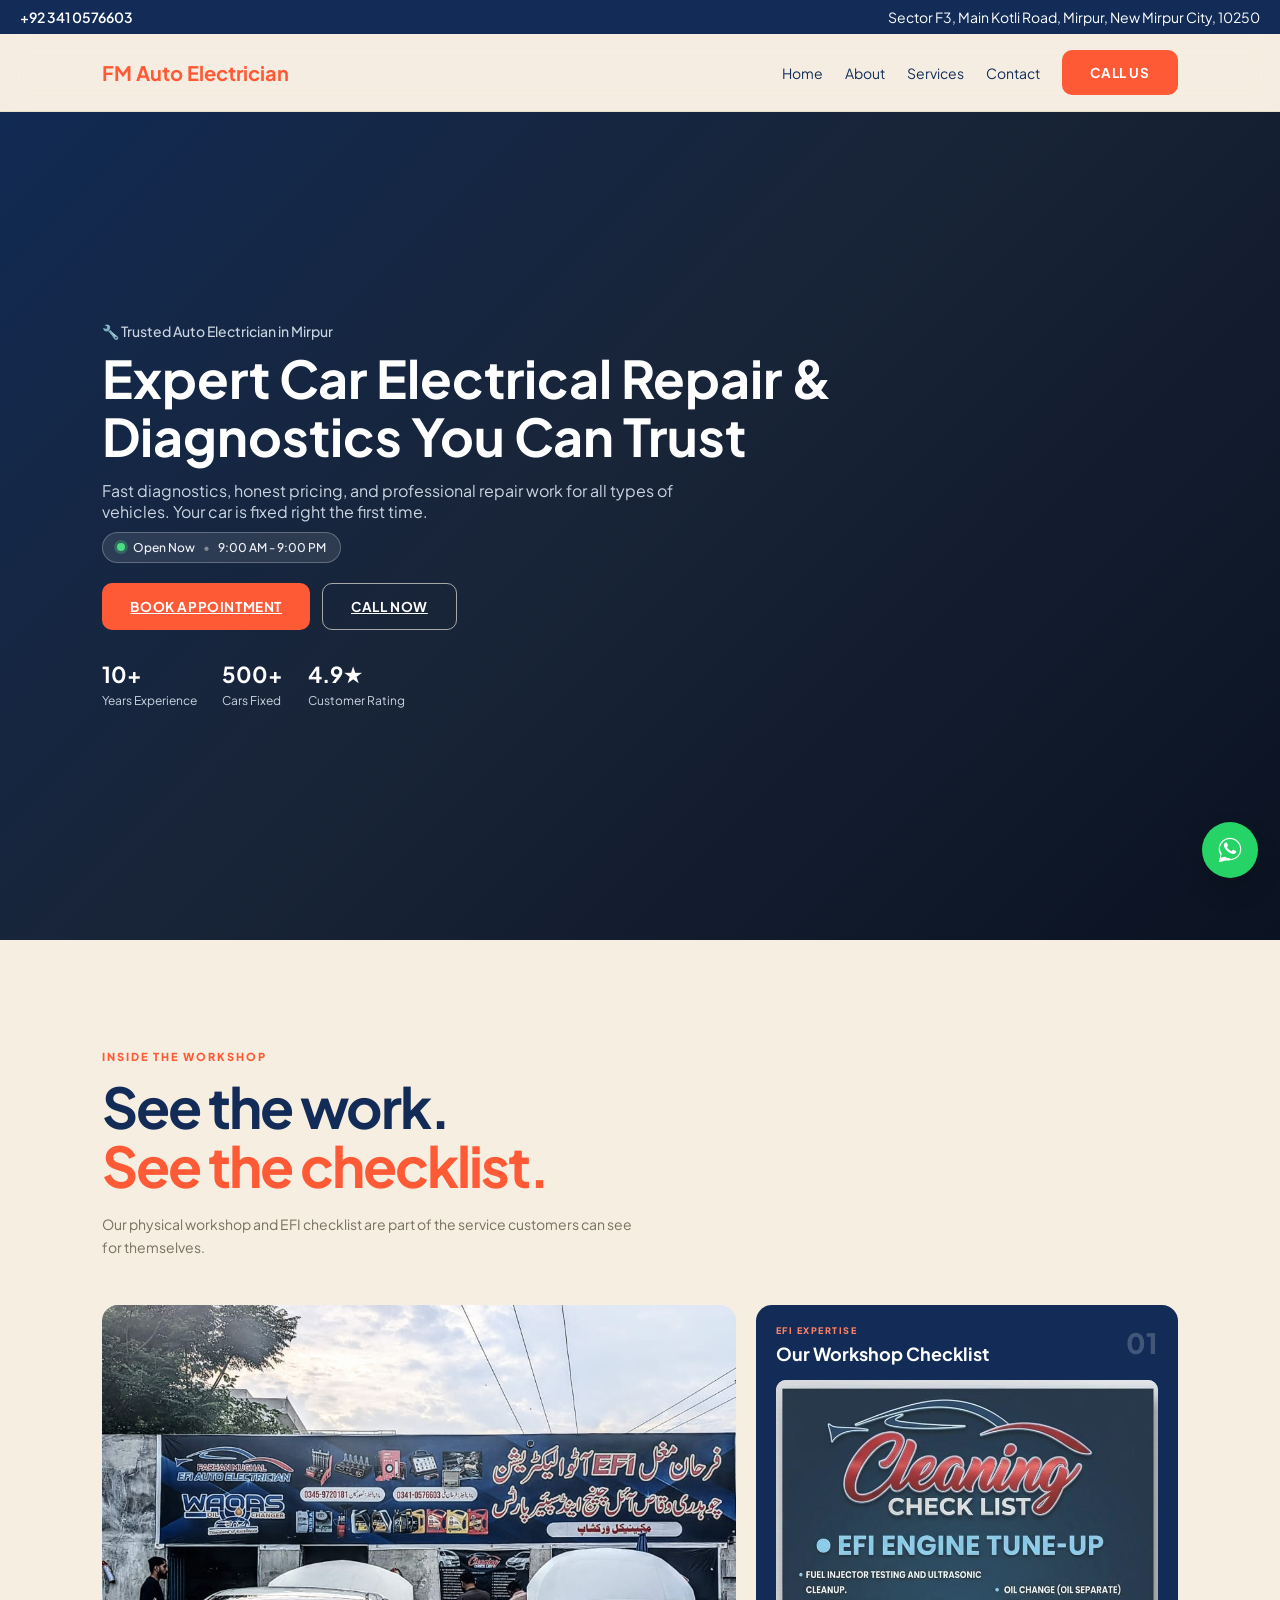
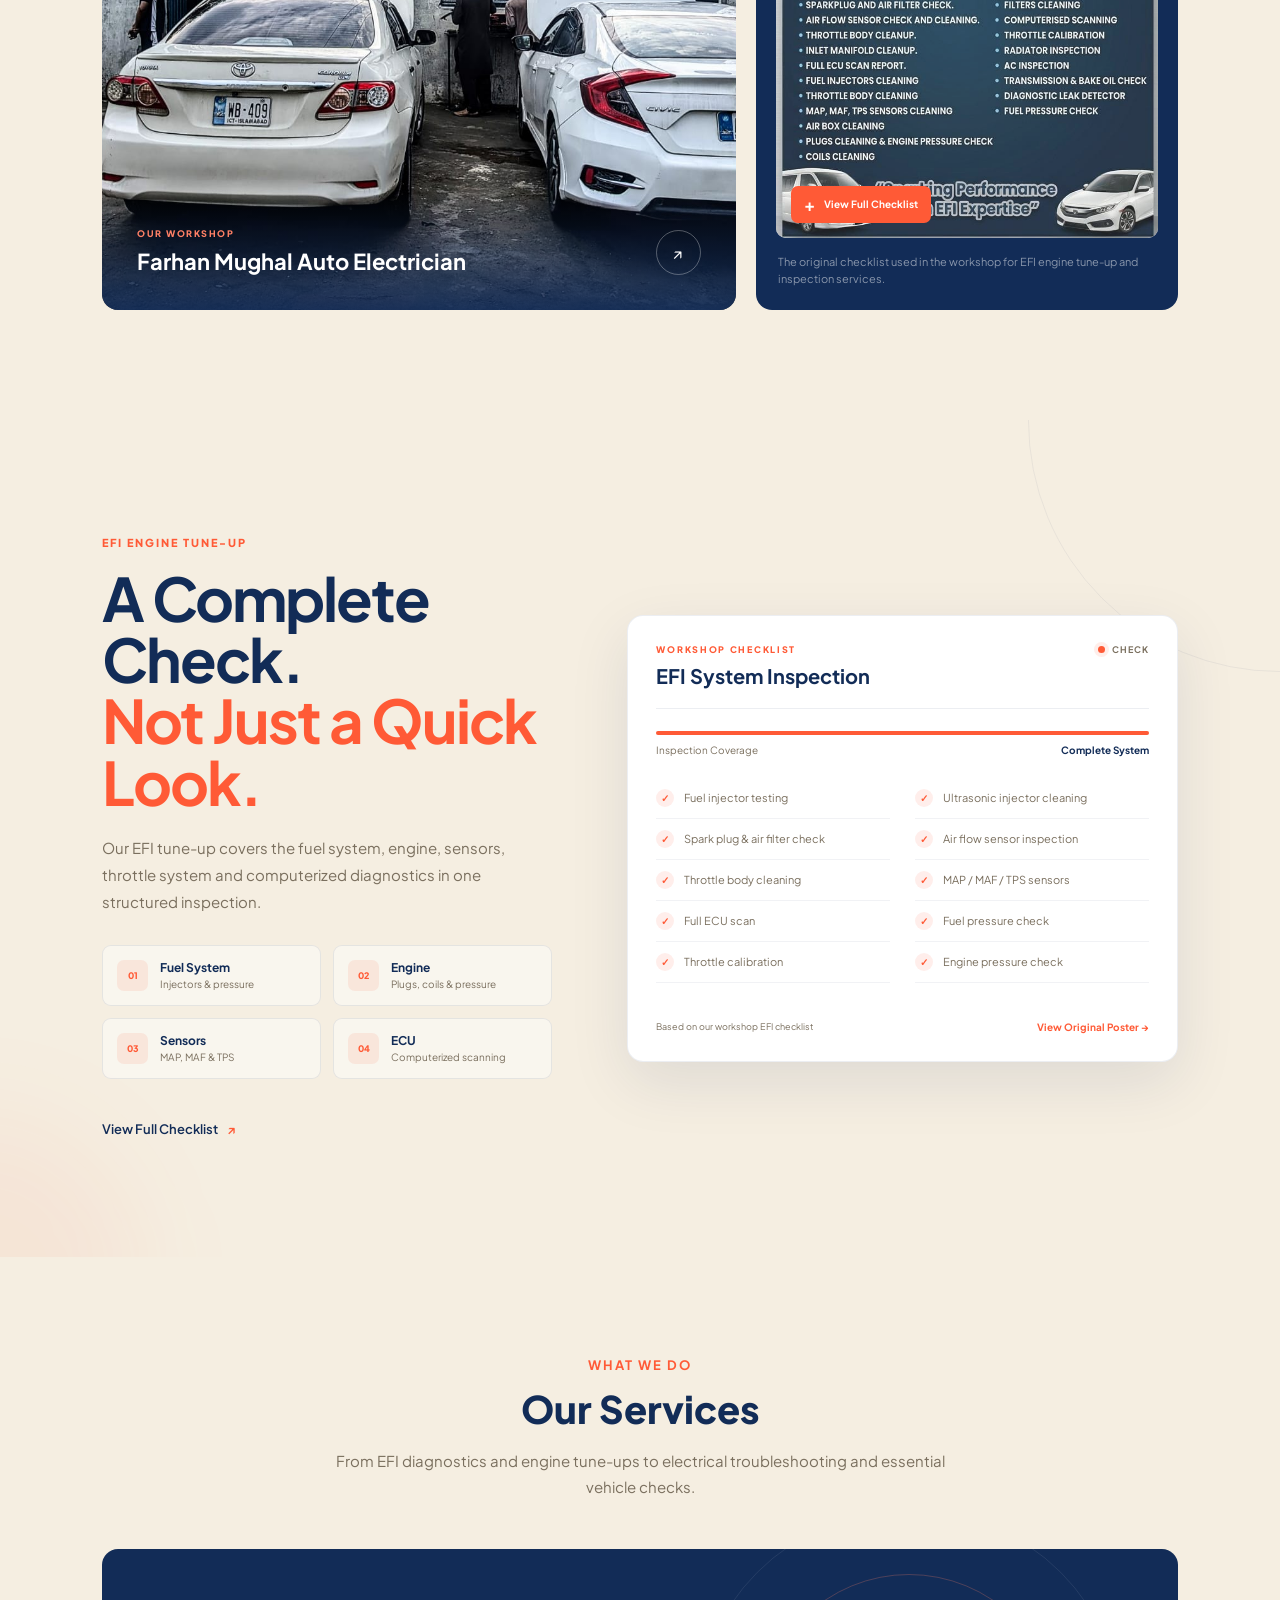
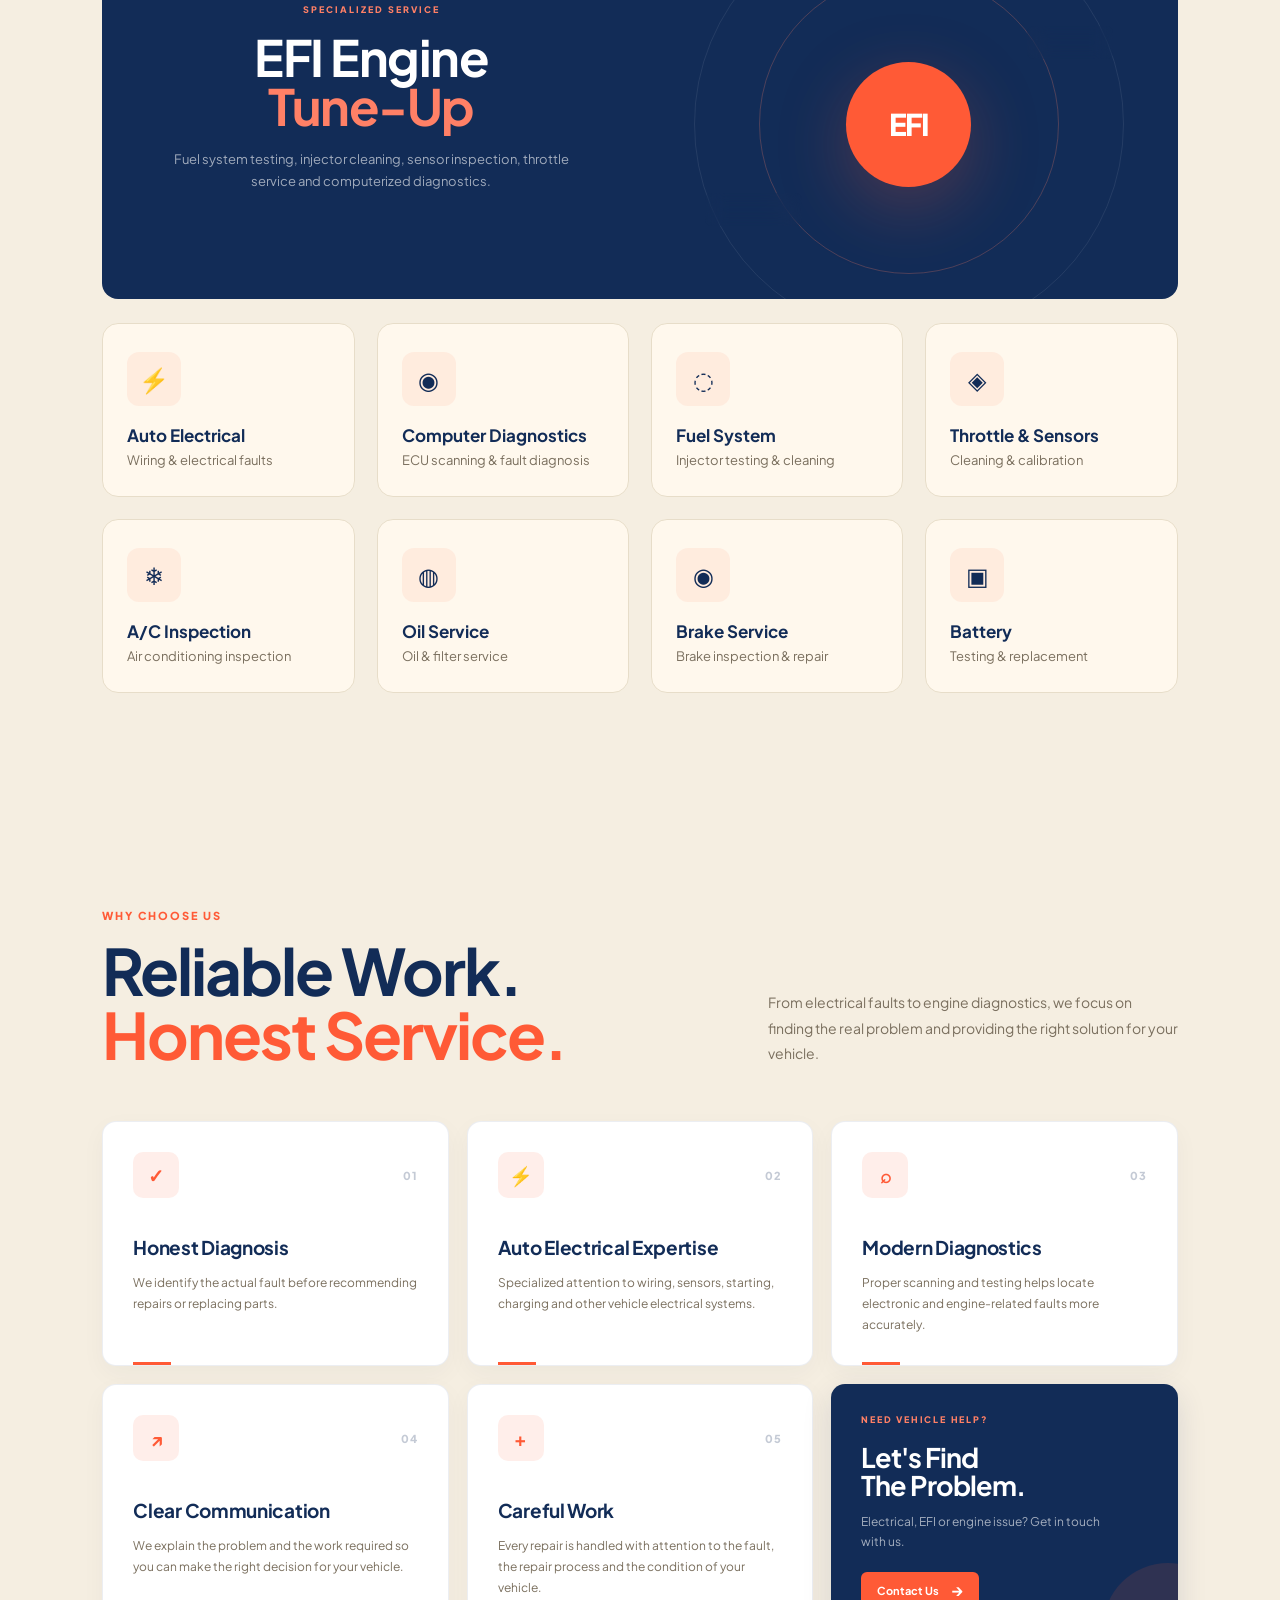
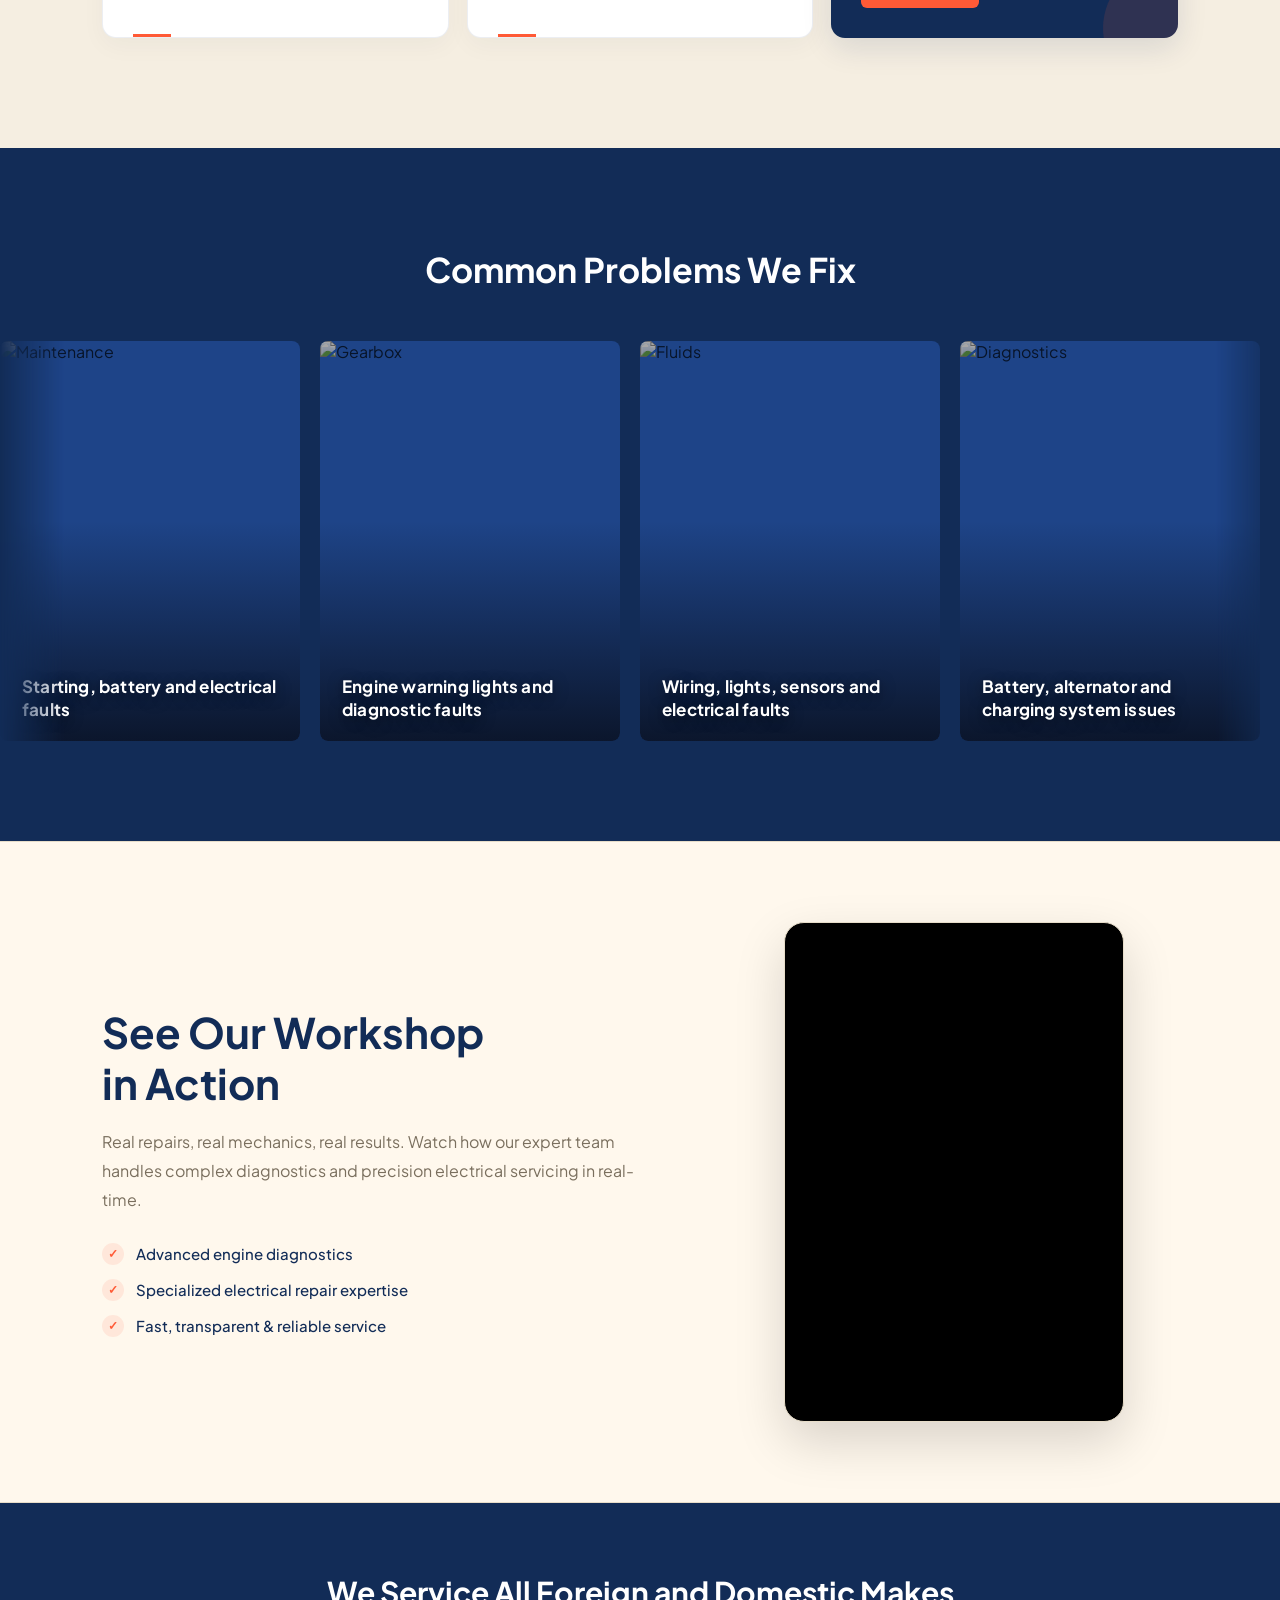
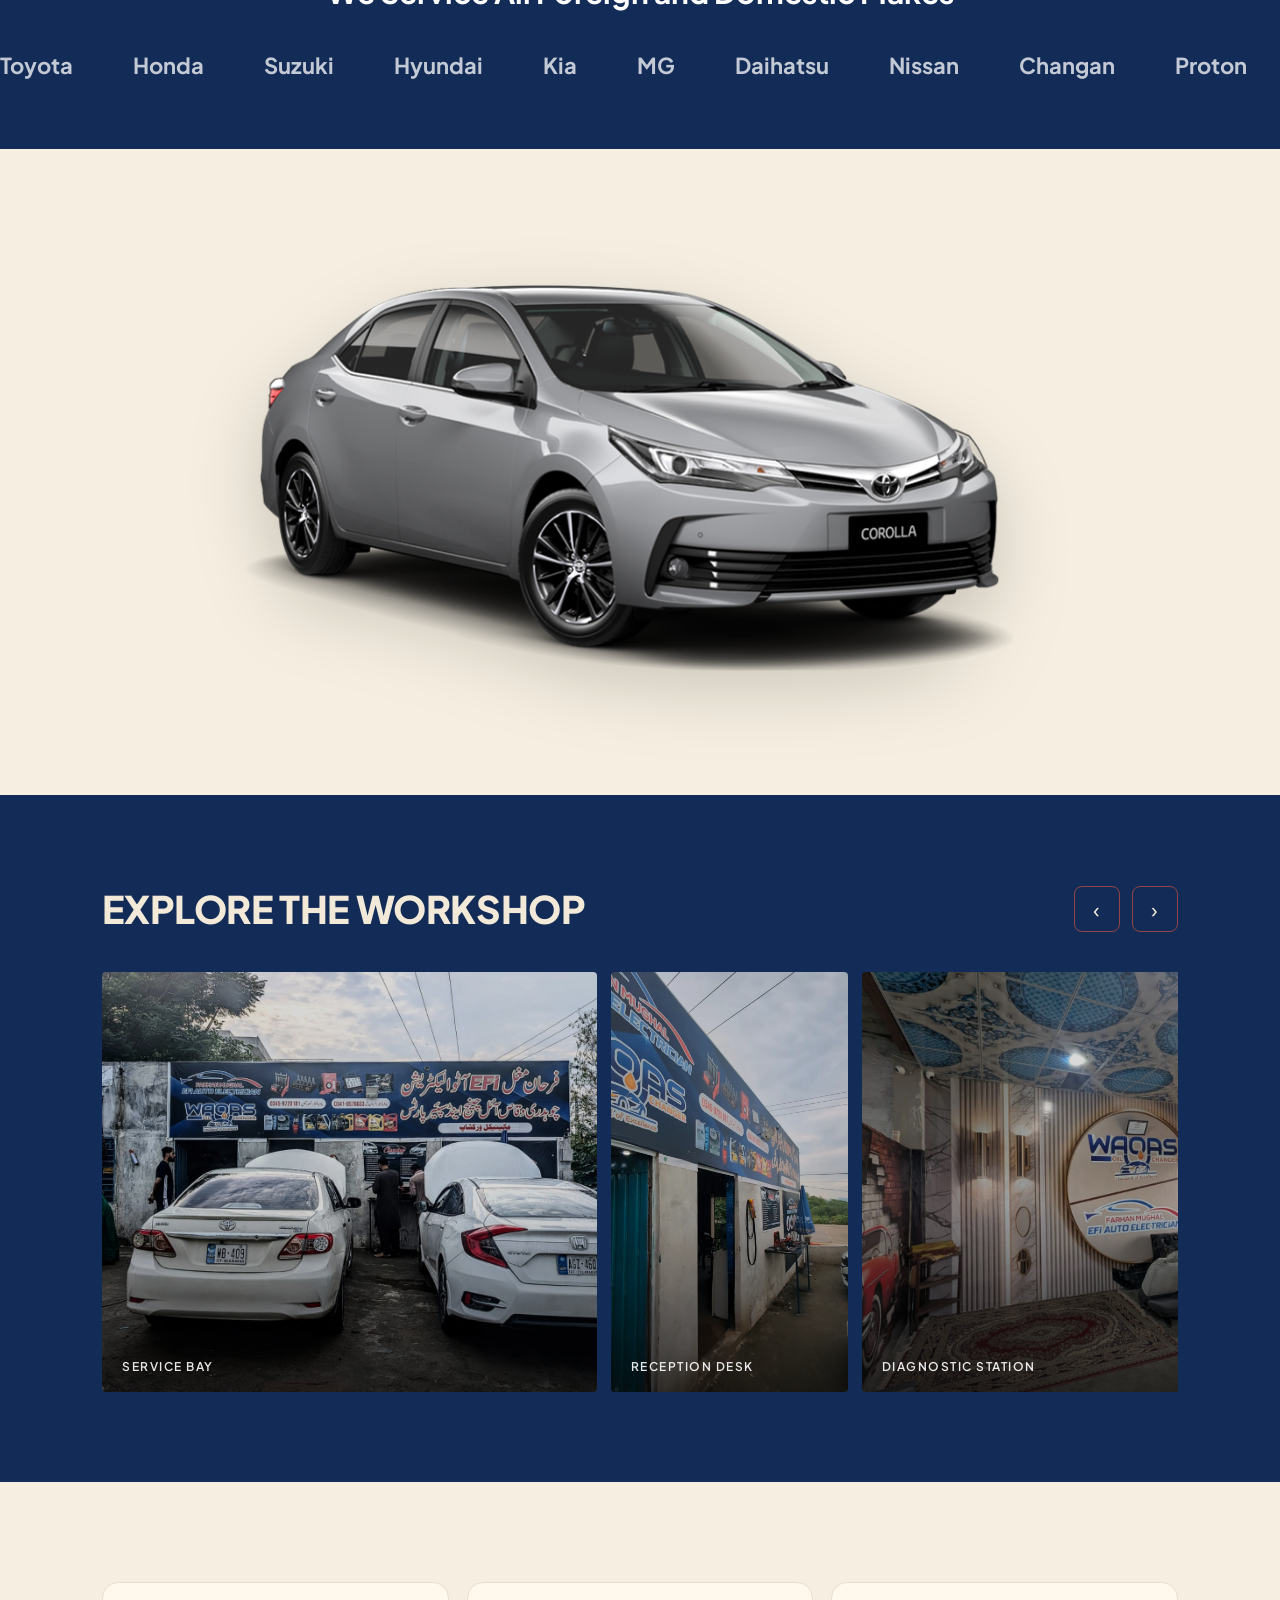
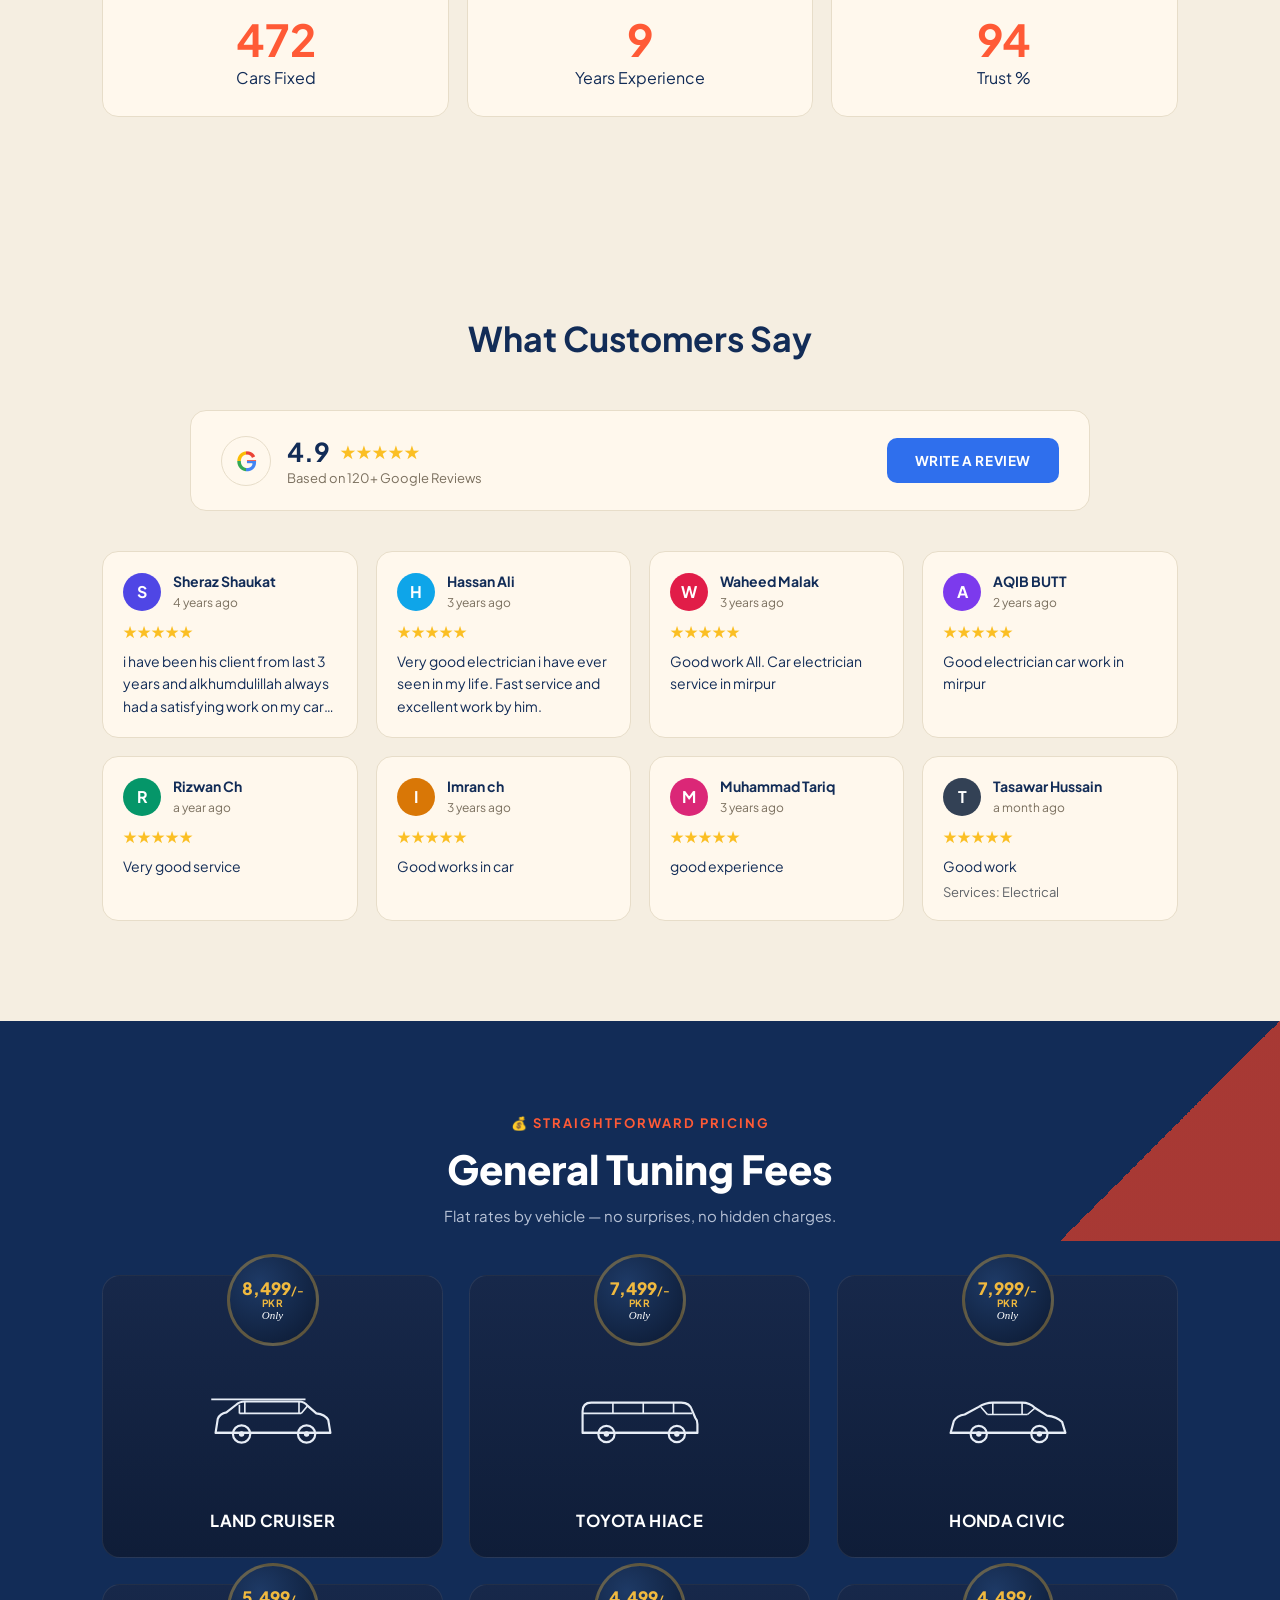
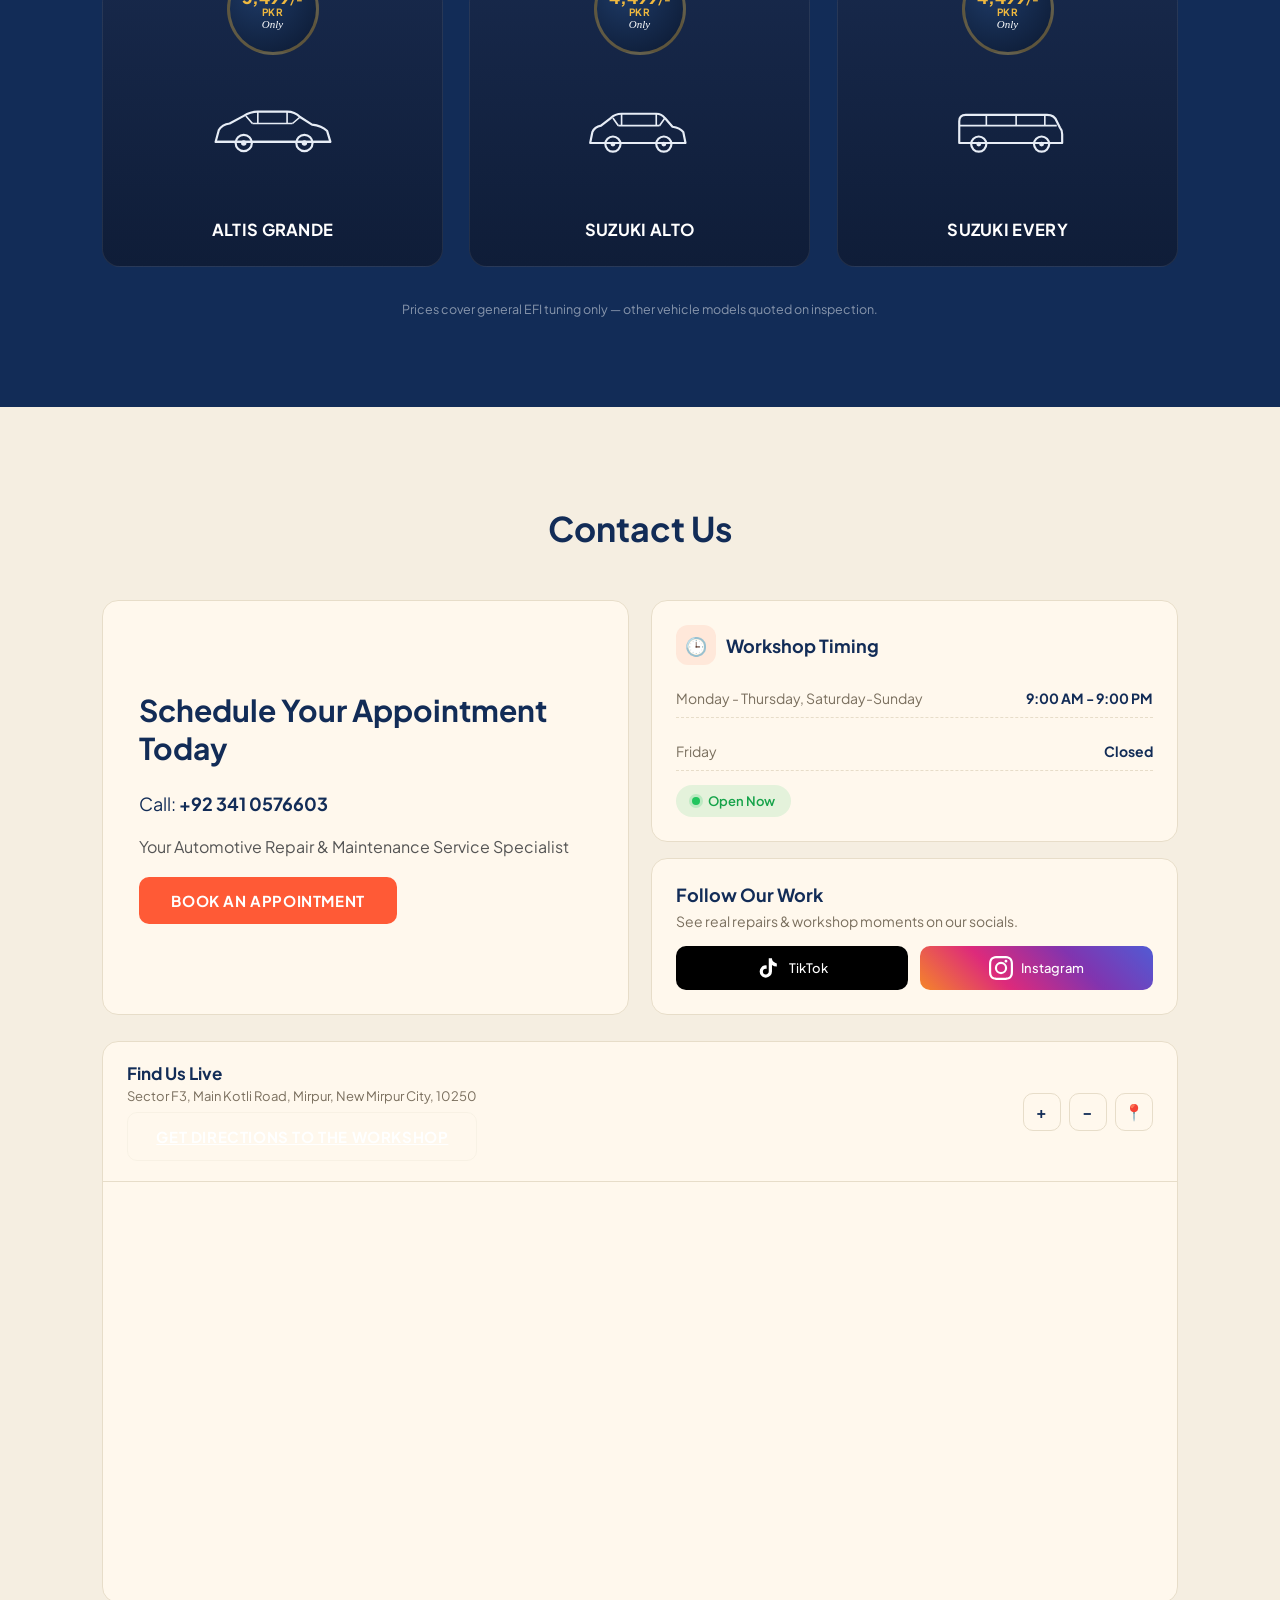
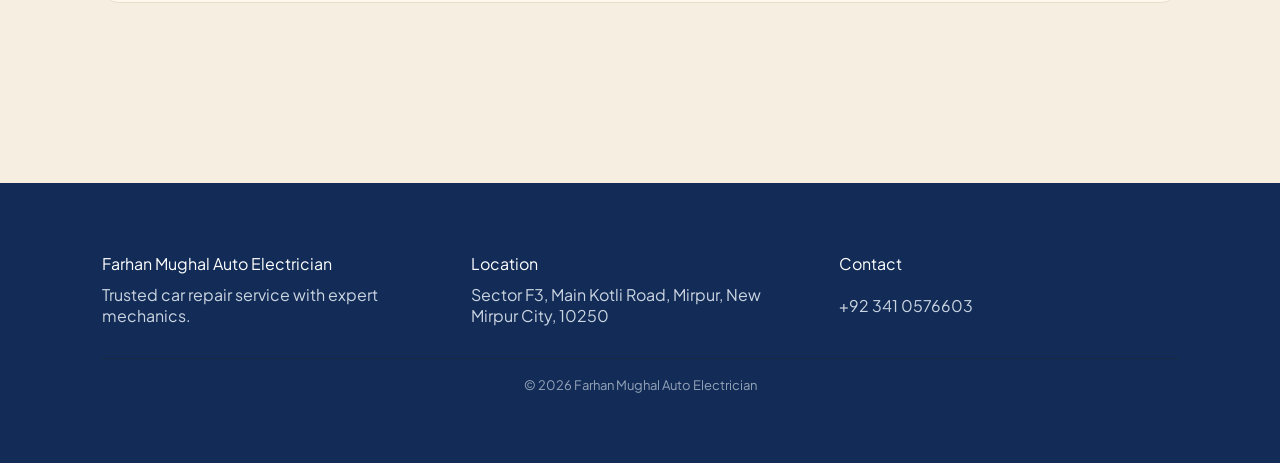
==== commit 06216688: "M-1 / M-2" ====
--- a/index.html
+++ b/index.html
@@ -1271,12 +1271,16 @@
 
     <!-- INTERACTIVE MAP (MapLibre) — richer alternative to the embed above,
          with a live open/closed marker popup and directions button -->
-    <div class="shop-map-v2">
-      <div class="shop-map-header">
-        <div>
-          <h3>Find Us Live</h3>
-          <p>Pan &amp; zoom the map, or tap the pin for directions.</p>
-        </div>
+         <div class="shop-map-v2">
+          <div class="shop-map-header">
+            <div>
+              <h3>Find Us Live</h3>
+              <p>Sector F3, Main Kotli Road, Mirpur, New Mirpur City, 10250</p>
+              <a href="https://www.google.com/maps/dir/?api=1&destination=33.129338,73.796815&travelmode=driving"
+                 target="_blank" rel="noopener noreferrer" class="btn outline directions-link">
+                Get directions to the workshop
+              </a>
+            </div>
         <div class="shop-map-controls">
           <button type="button" class="map-ctrl-btn" id="mapZoomIn" aria-label="Zoom in">+</button>
           <button type="button" class="map-ctrl-btn" id="mapZoomOut" aria-label="Zoom out">−</button>
@@ -1342,11 +1346,36 @@
 
 
 
-
-
-
-
-  
+  <!-- STICKY MOBILE ACTION BAR — always-visible Call / WhatsApp / Directions.
+       Plain anchors only, no JS dependency, works even if script.js fails. -->
+  <div class="action-bar" role="group" aria-label="Contact Farhan Mughal Auto Electrician">
+    <a href="tel:+923410576603" class="action-bar__item action-bar__item--call" data-loc="sticky">
+      <span aria-hidden="true">📞</span>
+      <span>Call</span>
+    </a>
+    <a href="https://wa.me/923410576603?text=Hi%20I%20need%20help%20with%20my%20car%20issue"
+       target="_blank" rel="noopener noreferrer" class="action-bar__item" data-loc="sticky">
+      <span aria-hidden="true">💬</span>
+      <span>WhatsApp</span>
+    </a>
+    <a href="https://www.google.com/maps/dir/?api=1&destination=33.129338,73.796815&travelmode=driving"
+       target="_blank" rel="noopener noreferrer" class="action-bar__item" data-loc="sticky">
+      <span aria-hidden="true">📍</span>
+      <span>Directions</span>
+    </a>
+  </div>
+
+
+
+
+
+
+
+
+
+
+
+
 </body>
 
 
--- a/style.css
+++ b/style.css
@@ -5033,3 +5033,72 @@
 }
 
 
+/* STICKY MOBILE ACTION BAR (M-1) */
+.action-bar {
+  position: fixed;
+  inset: auto 0 0 0;
+  z-index: 900; /* below the EFI modal (9999) and sidebar (2000), above content */
+  display: grid;
+  grid-template-columns: 1.4fr 1fr 1fr; /* Call gets the most room — highest intent */
+  background: var(--dark);
+  border-top: 1px solid rgba(255, 255, 255, 0.15);
+  padding-bottom: env(safe-area-inset-bottom, 0); /* clears the iOS home indicator */
+}
+
+.action-bar__item {
+  display: flex;
+  flex-direction: column;
+  align-items: center;
+  justify-content: center;
+  gap: 2px;
+  min-height: 56px;
+  color: #fff;
+  font-size: 0.8125rem;
+  font-weight: 600;
+  text-decoration: none;
+}
+
+.action-bar__item span:first-child {
+  font-size: 20px;
+  line-height: 1;
+}
+
+.action-bar__item--call {
+  background: var(--primary);
+}
+
+.action-bar__item:focus-visible {
+  outline: 3px solid #fff;
+  outline-offset: -3px;
+}
+
+/* Reserve the space at the bottom of the page so the bar never covers the
+   footer or causes layout shift */
+body {
+  padding-bottom: calc(56px + env(safe-area-inset-bottom, 0));
+}
+
+/* Desktop already has a header CTA and the WhatsApp float — no need for
+   this bar once there's room for those */
+@media (min-width: 768px) {
+  .action-bar {
+    display: none;
+  }
+  body {
+    padding-bottom: 0;
+  }
+}
+
+/* Hide the floating WhatsApp bubble on mobile only — it's now redundant
+   with the sticky bar and the two were overlapping in the same corner */
+@media (max-width: 767px) {
+  .whatsapp-float {
+    display: none;
+  }
+}
+
+.directions-link {
+  display: inline-block;
+  margin-top: 8px;
+  font-size: 0.9375rem;
+}
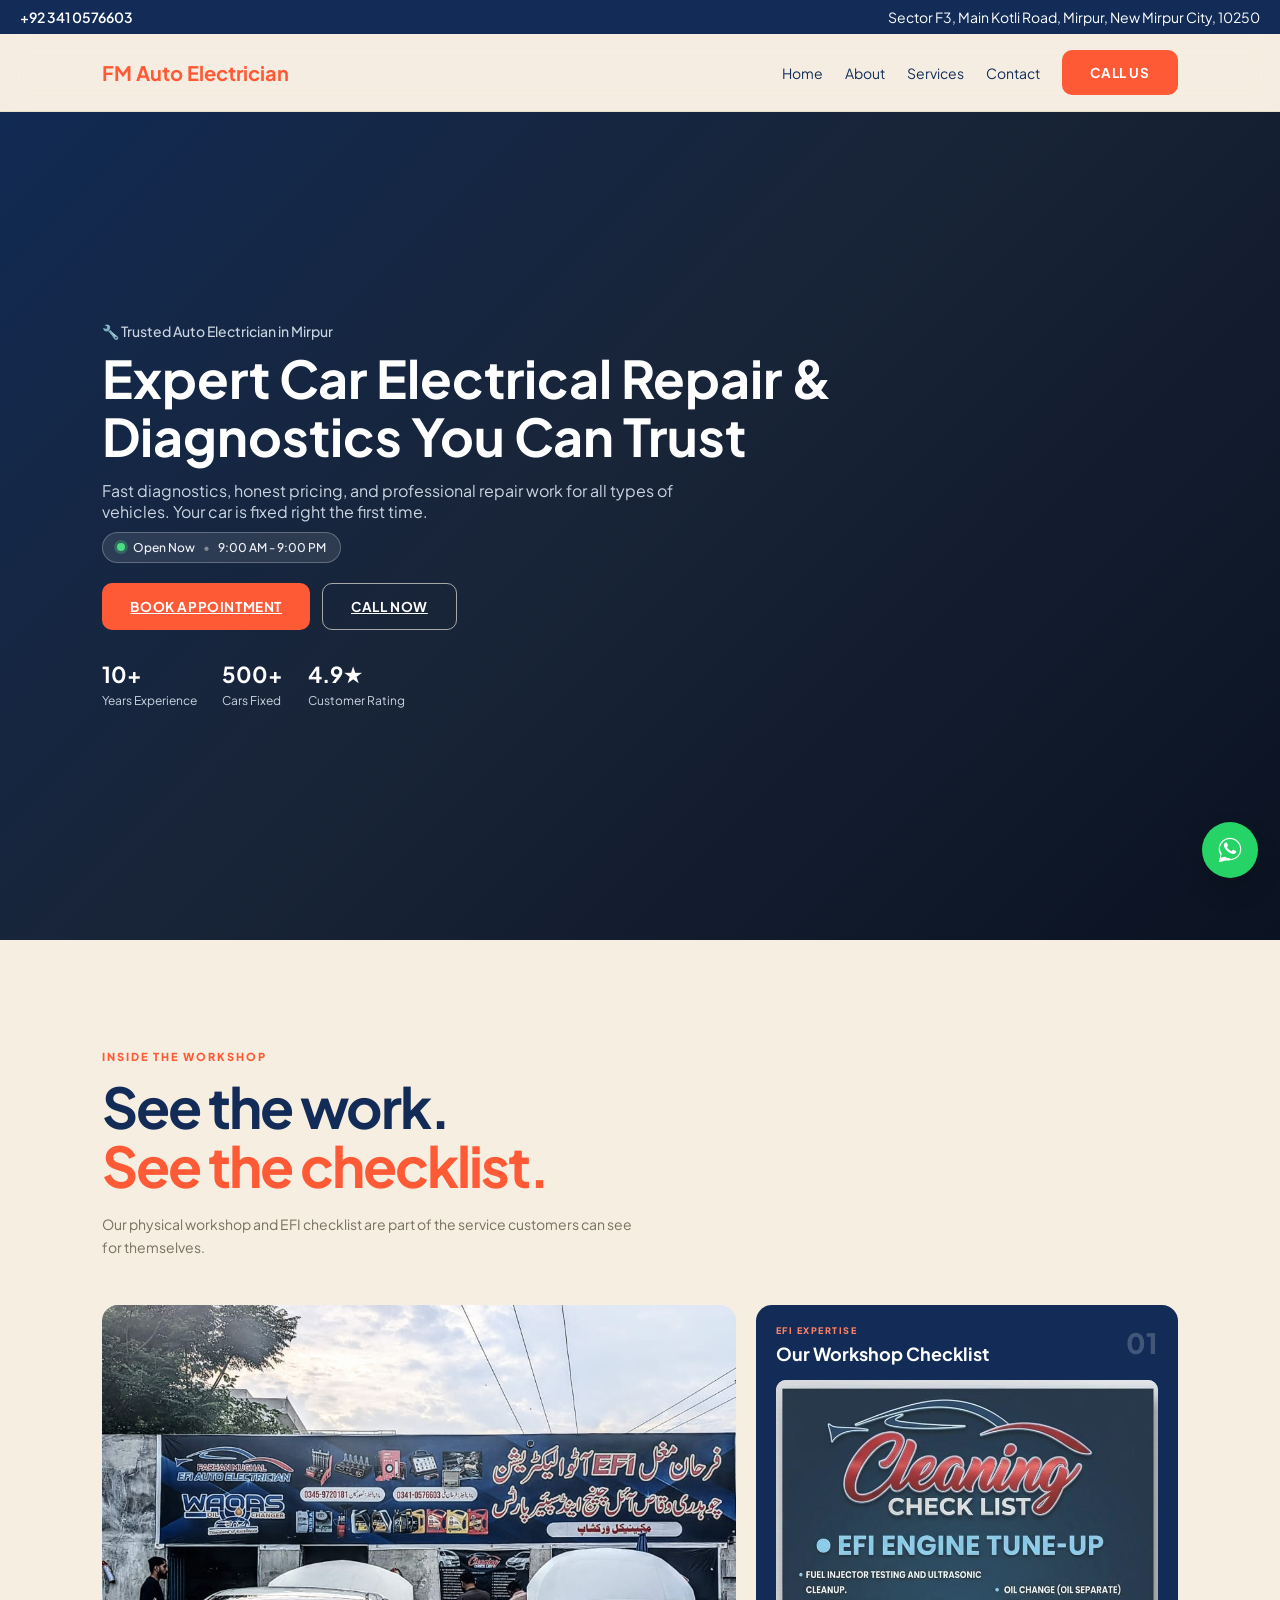
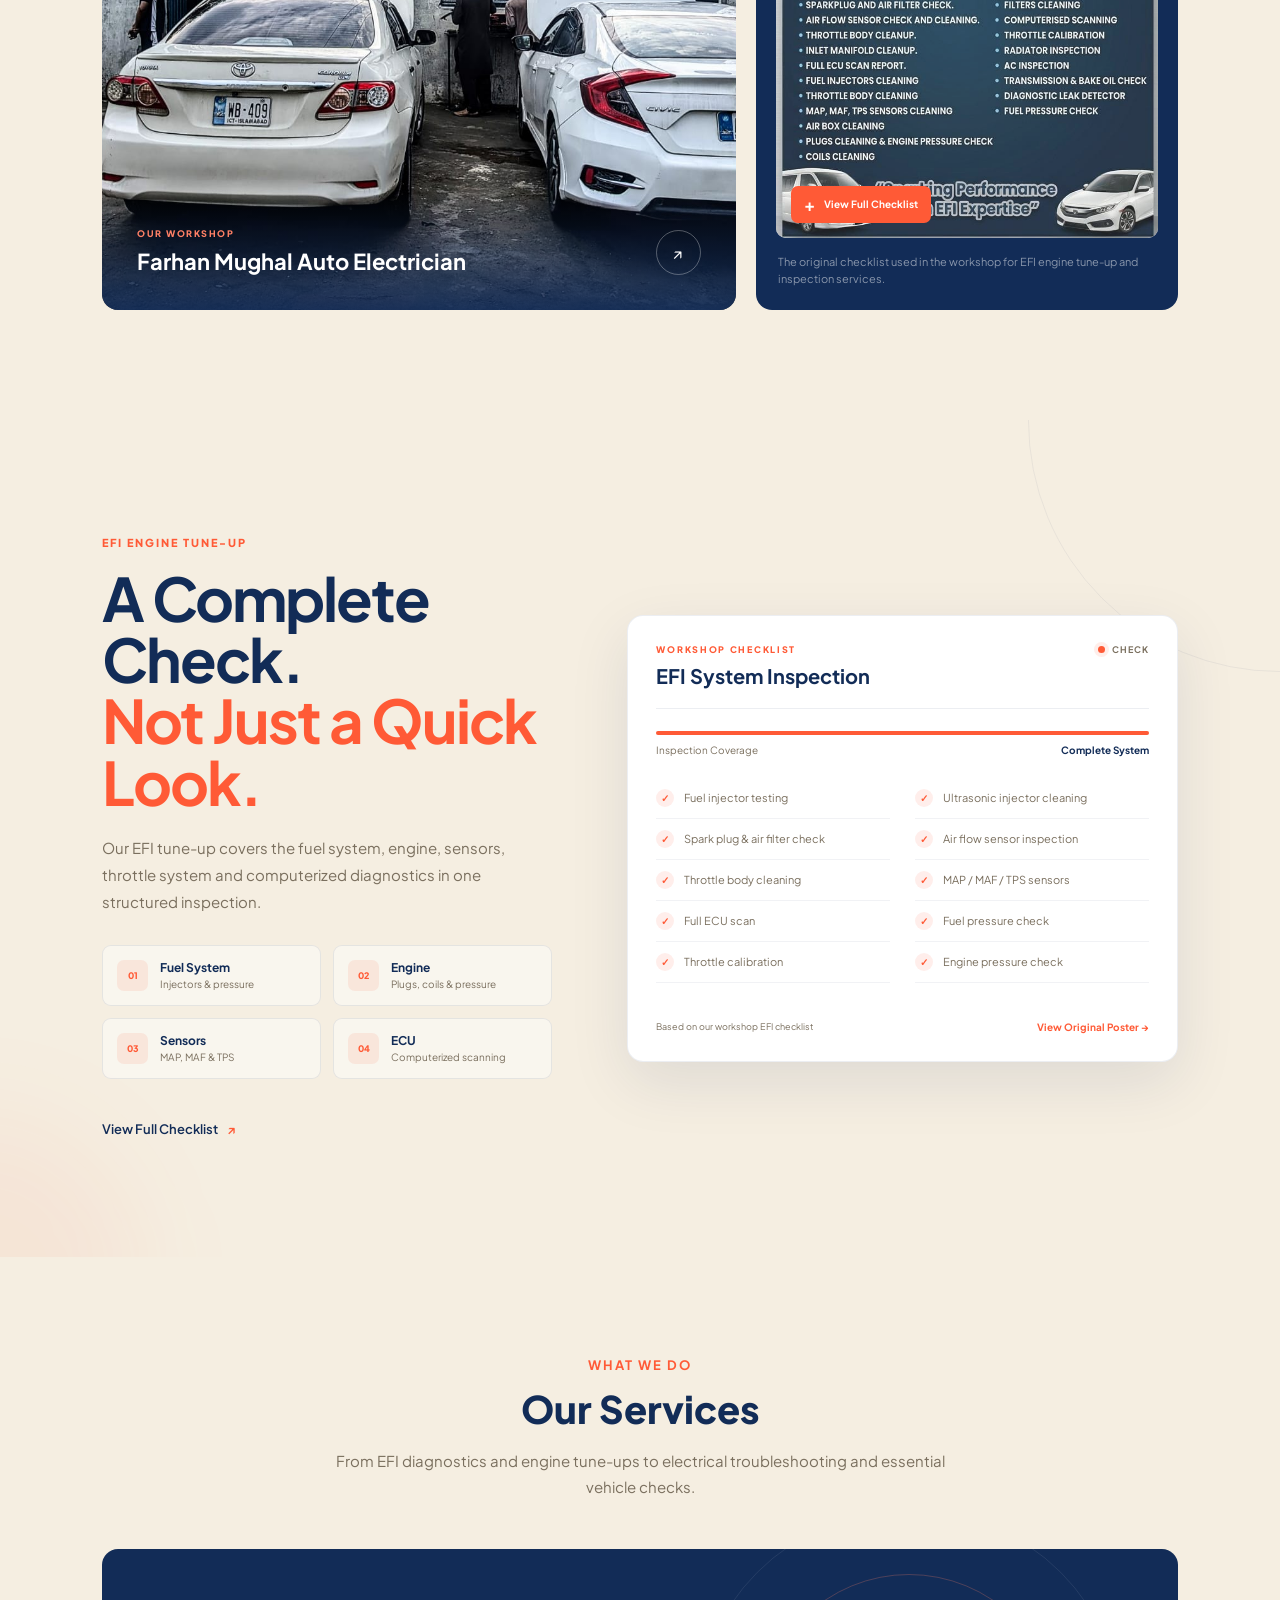
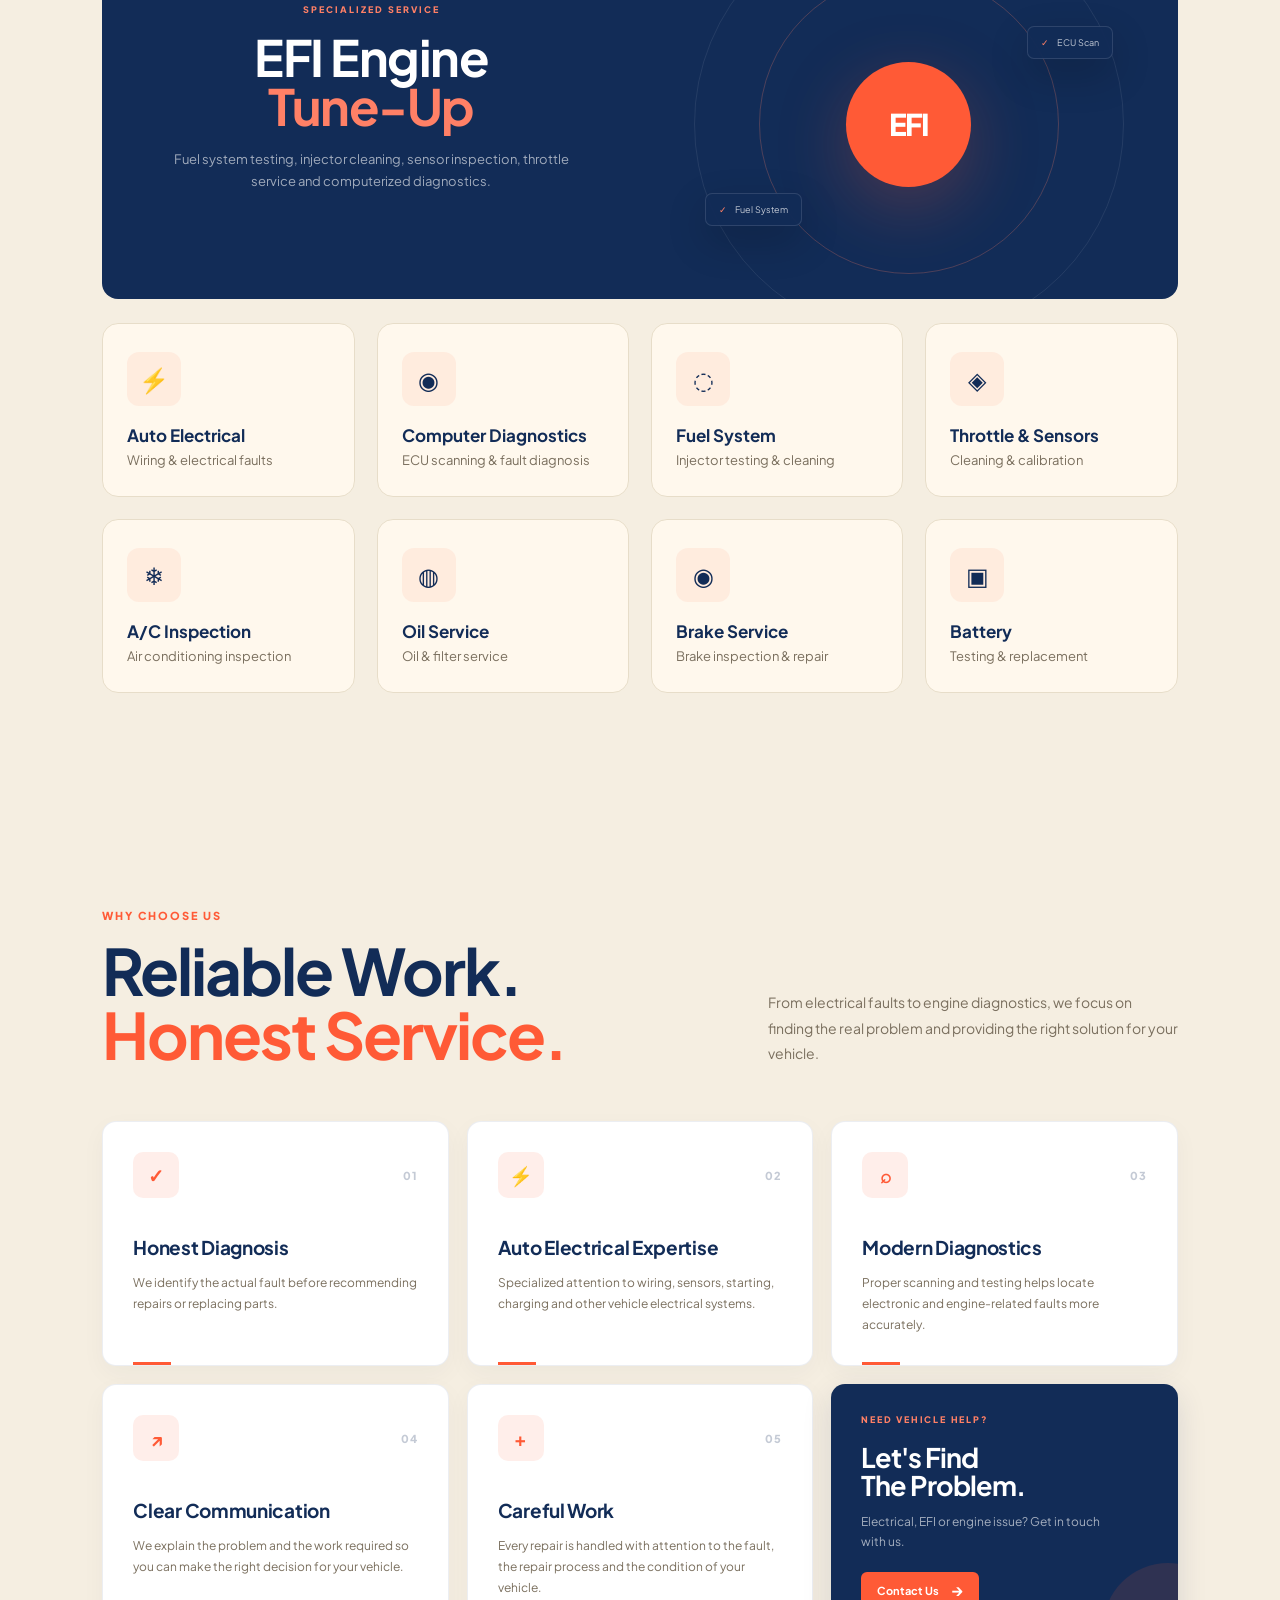
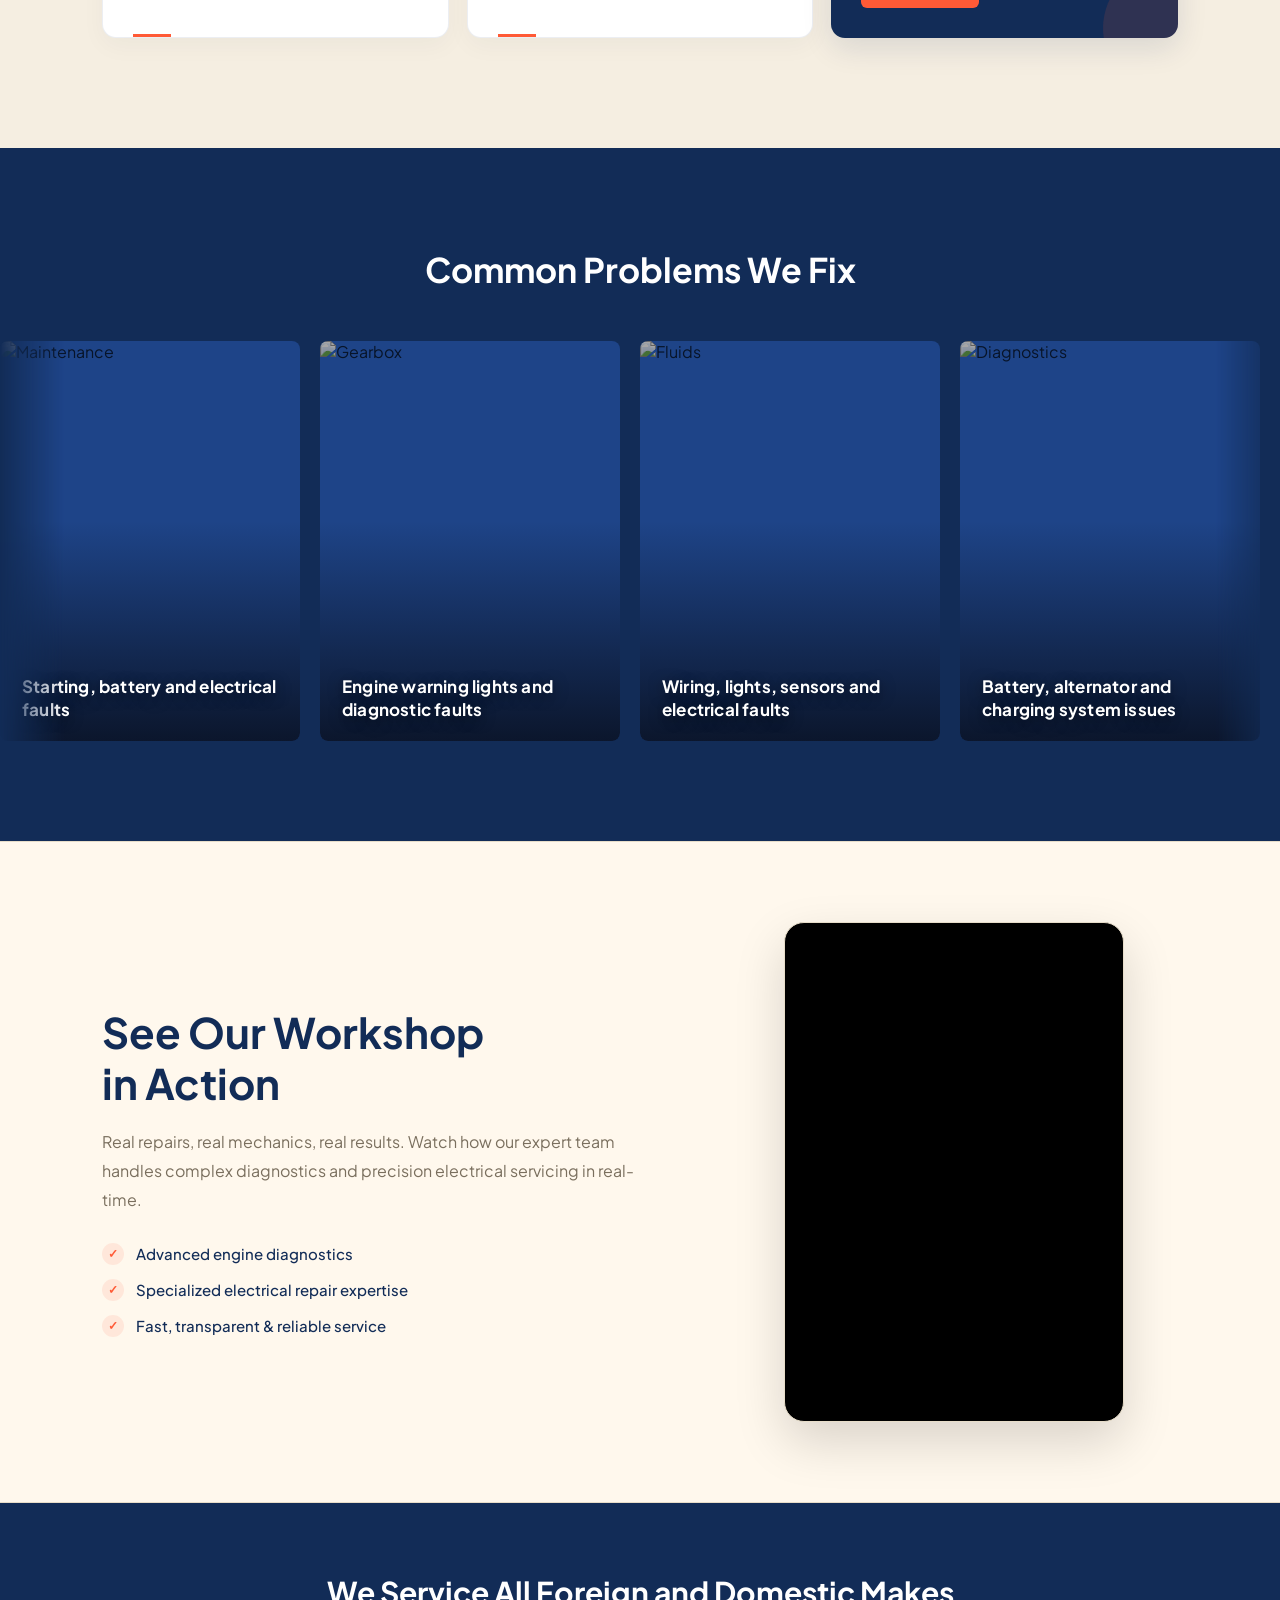
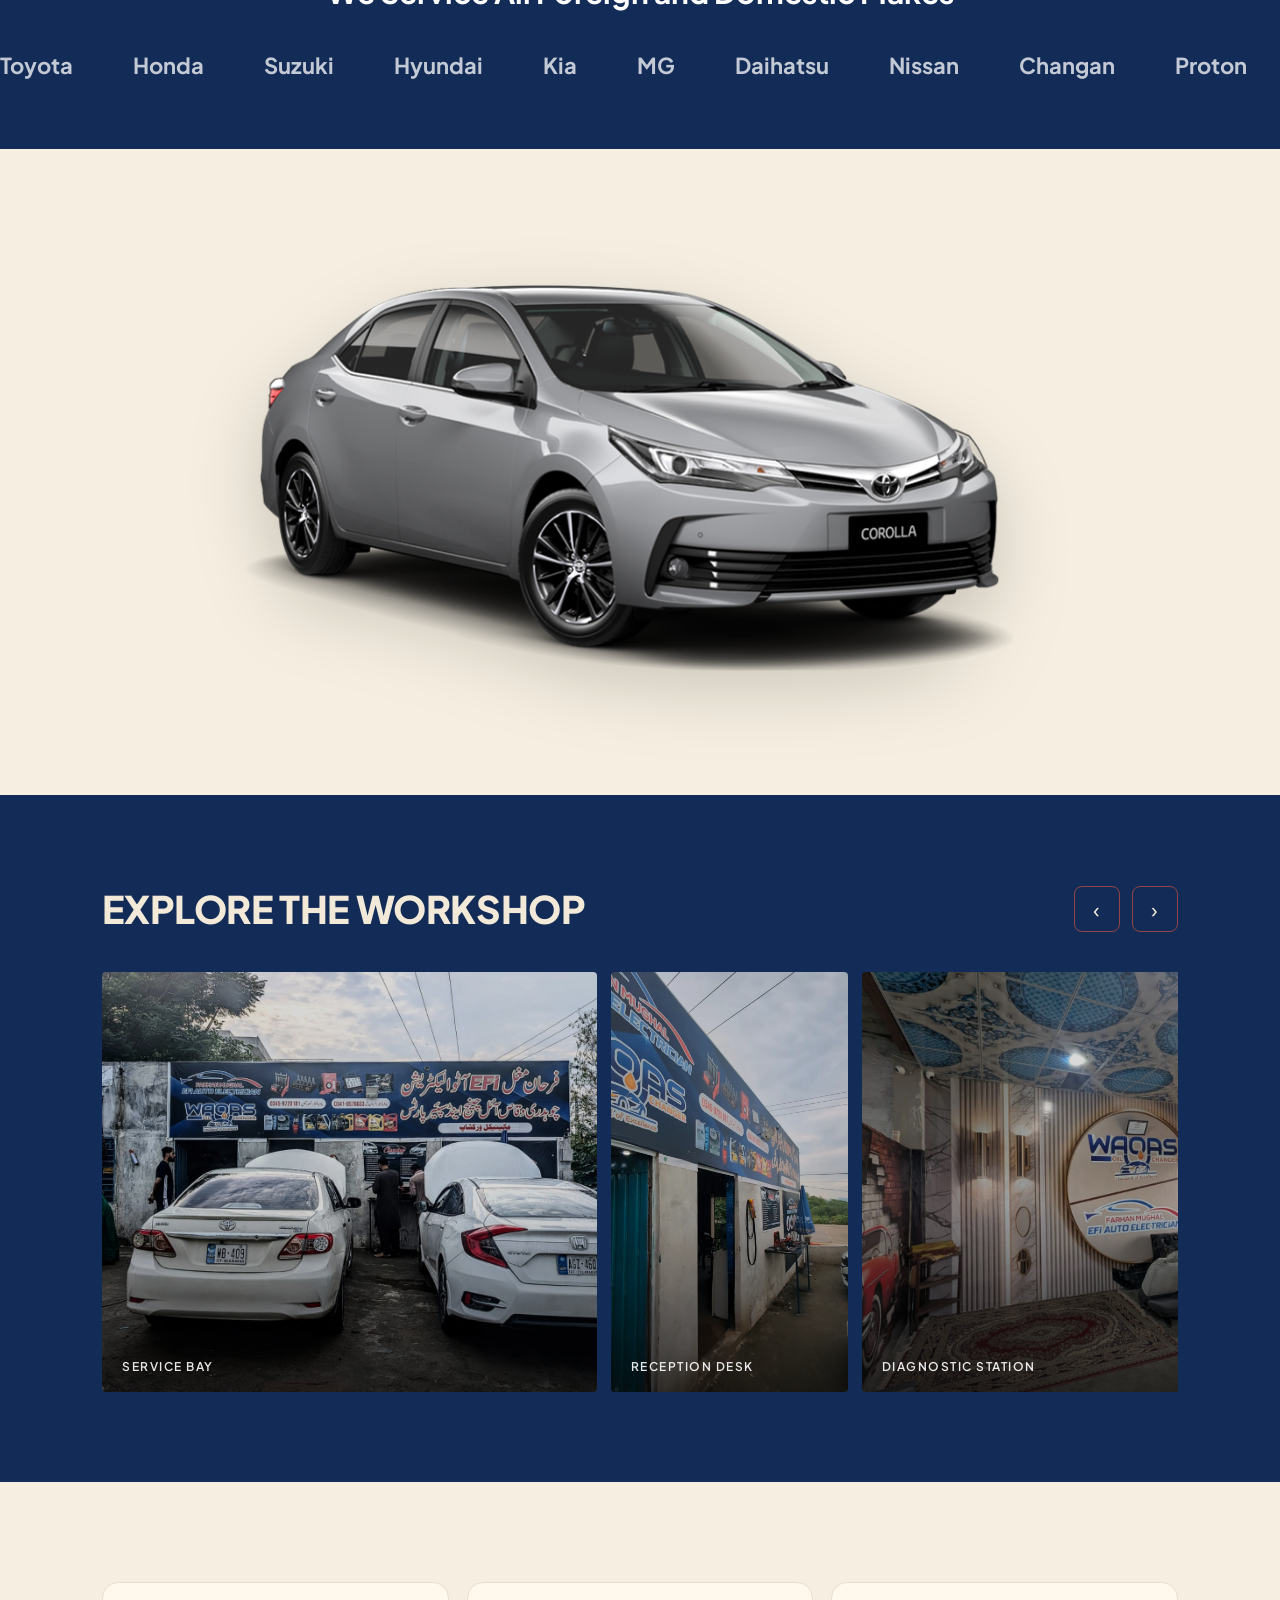
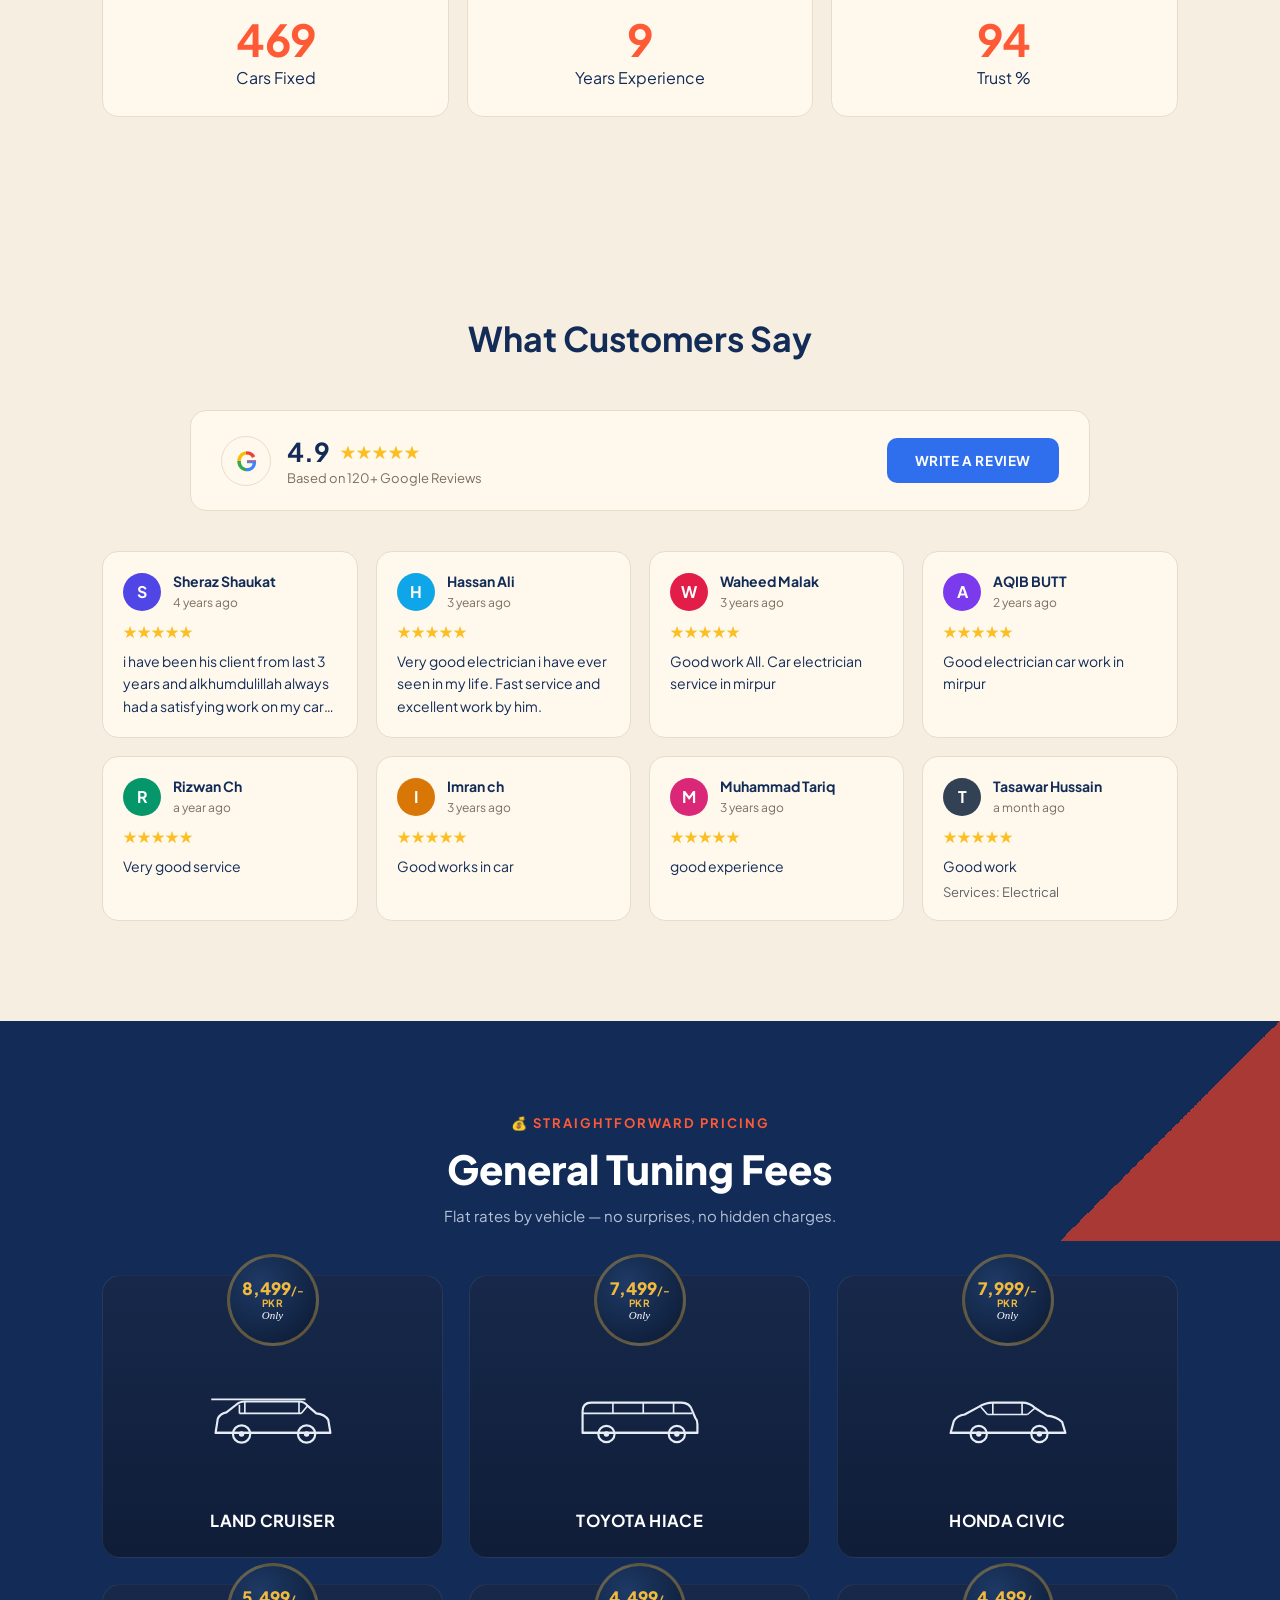
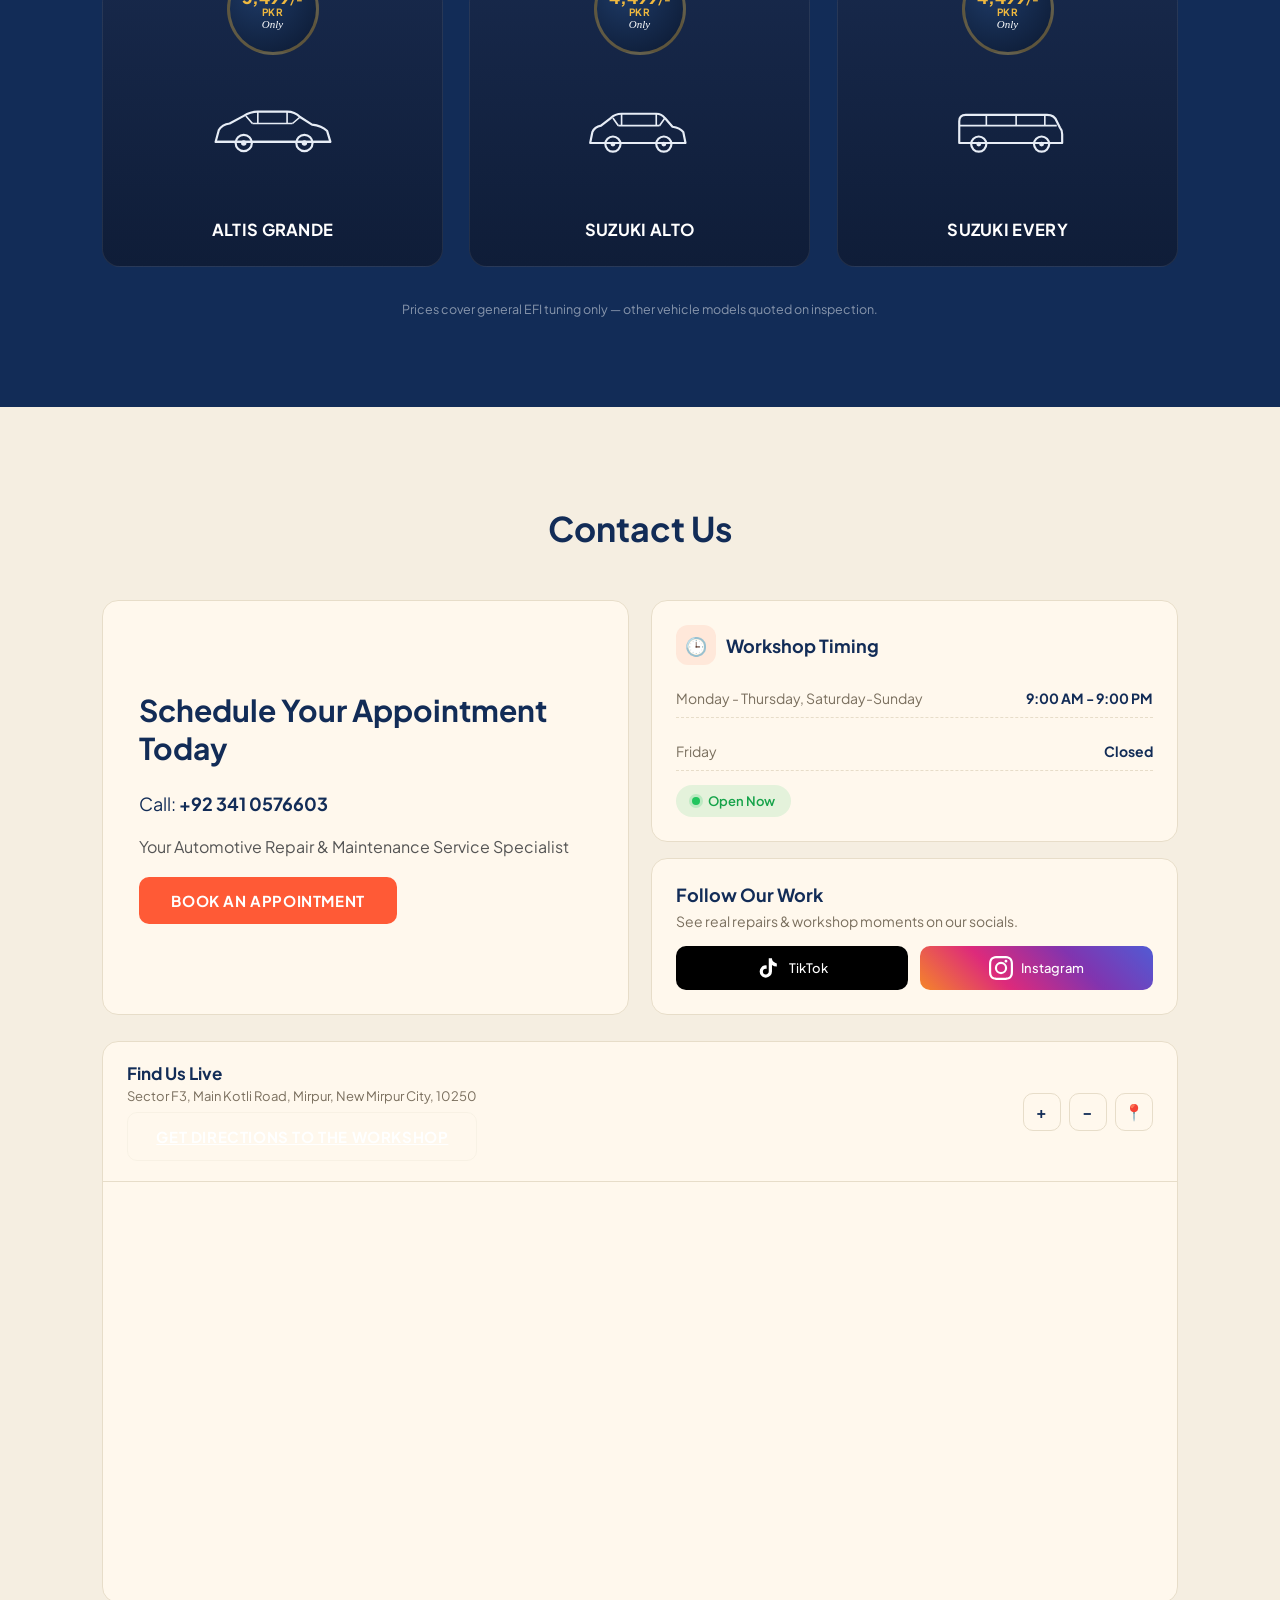
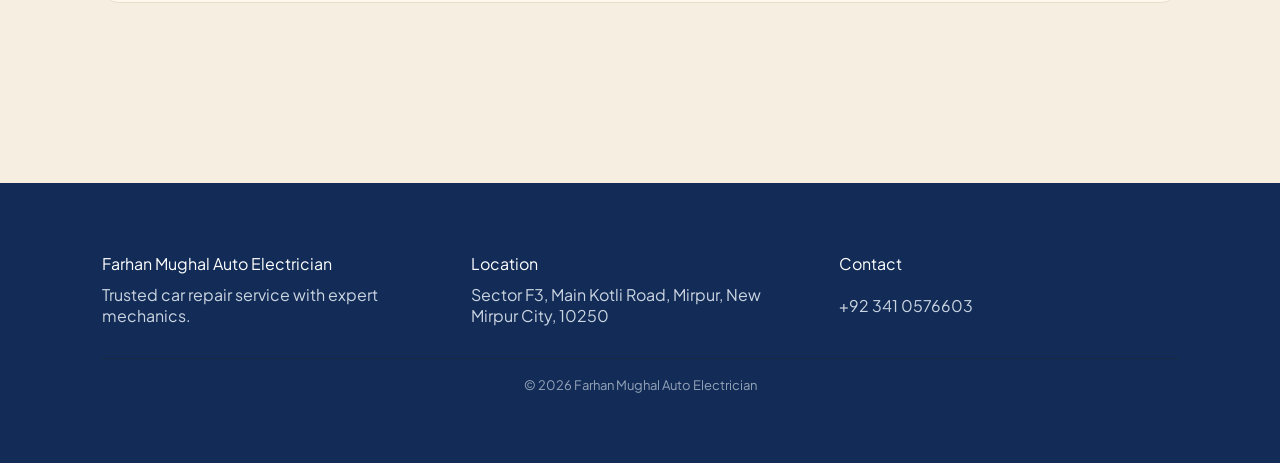
==== commit de625ee4: "fixed about.html" ====
--- a/index.html
+++ b/index.html
@@ -71,7 +71,7 @@
       FM <span>Auto Electrician</span>
     </div>
 
-    <button type="button" class="menu-toggle" id="menuToggle" aria-label="Open menu">
+    <button type="button" class="menu-toggle" id="menuToggle" aria-label="Menu" aria-expanded="false" aria-controls="sidebar">
       ☰
     </button>
 
@@ -84,7 +84,7 @@
     </ul>
   </div>
 
-  <div class="sidebar" id="sidebar" aria-hidden="true">
+  <div class="sidebar" id="sidebar" aria-hidden="true" inert>
     <div class="close-btn" id="closeBtn" role="button" tabindex="0" aria-label="Close menu">✕</div>
     <a href="#home">Home</a>
     <a href="about.html">About</a>
--- a/style.css
+++ b/style.css
@@ -5101,4 +5101,24 @@
   display: inline-block;
   margin-top: 8px;
   font-size: 0.9375rem;
-}+}
+
+
+/* FOCUS VISIBILITY (C-8) — nothing in this file targets :focus at all
+   right now, so keyboard users have no way to see where they are. */
+   :focus-visible {
+    outline: 3px solid var(--dark2);
+    outline-offset: 3px;
+    border-radius: 4px;
+  }
+  
+  /* On the dark hero, dark footer, and orange primary buttons, a navy ring
+     disappears against the background — invert to white there instead */
+  .hero :focus-visible,
+  footer :focus-visible,
+  .sidebar :focus-visible,
+  .btn.primary:focus-visible,
+  .action-bar__item:focus-visible {
+    outline-color: #fff;
+    box-shadow: 0 0 0 6px rgba(0, 0, 0, 0.45);
+  }
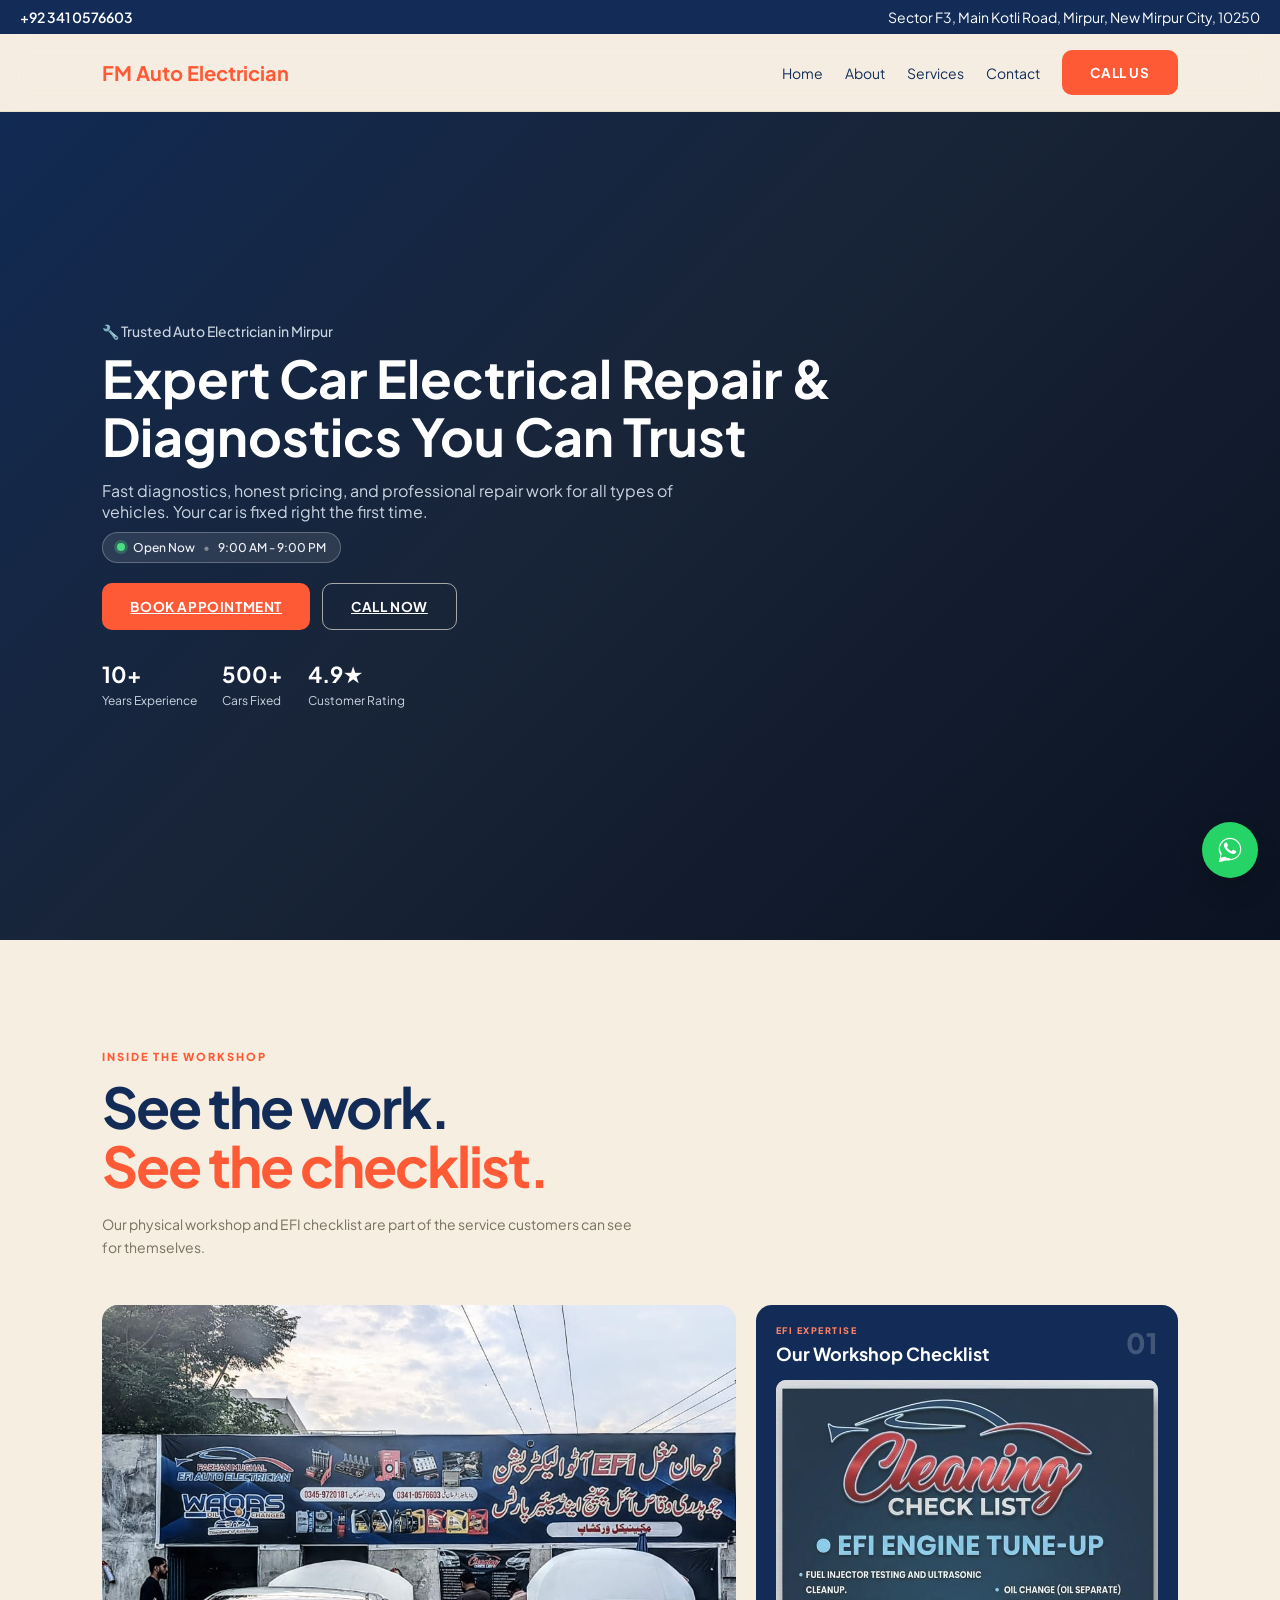
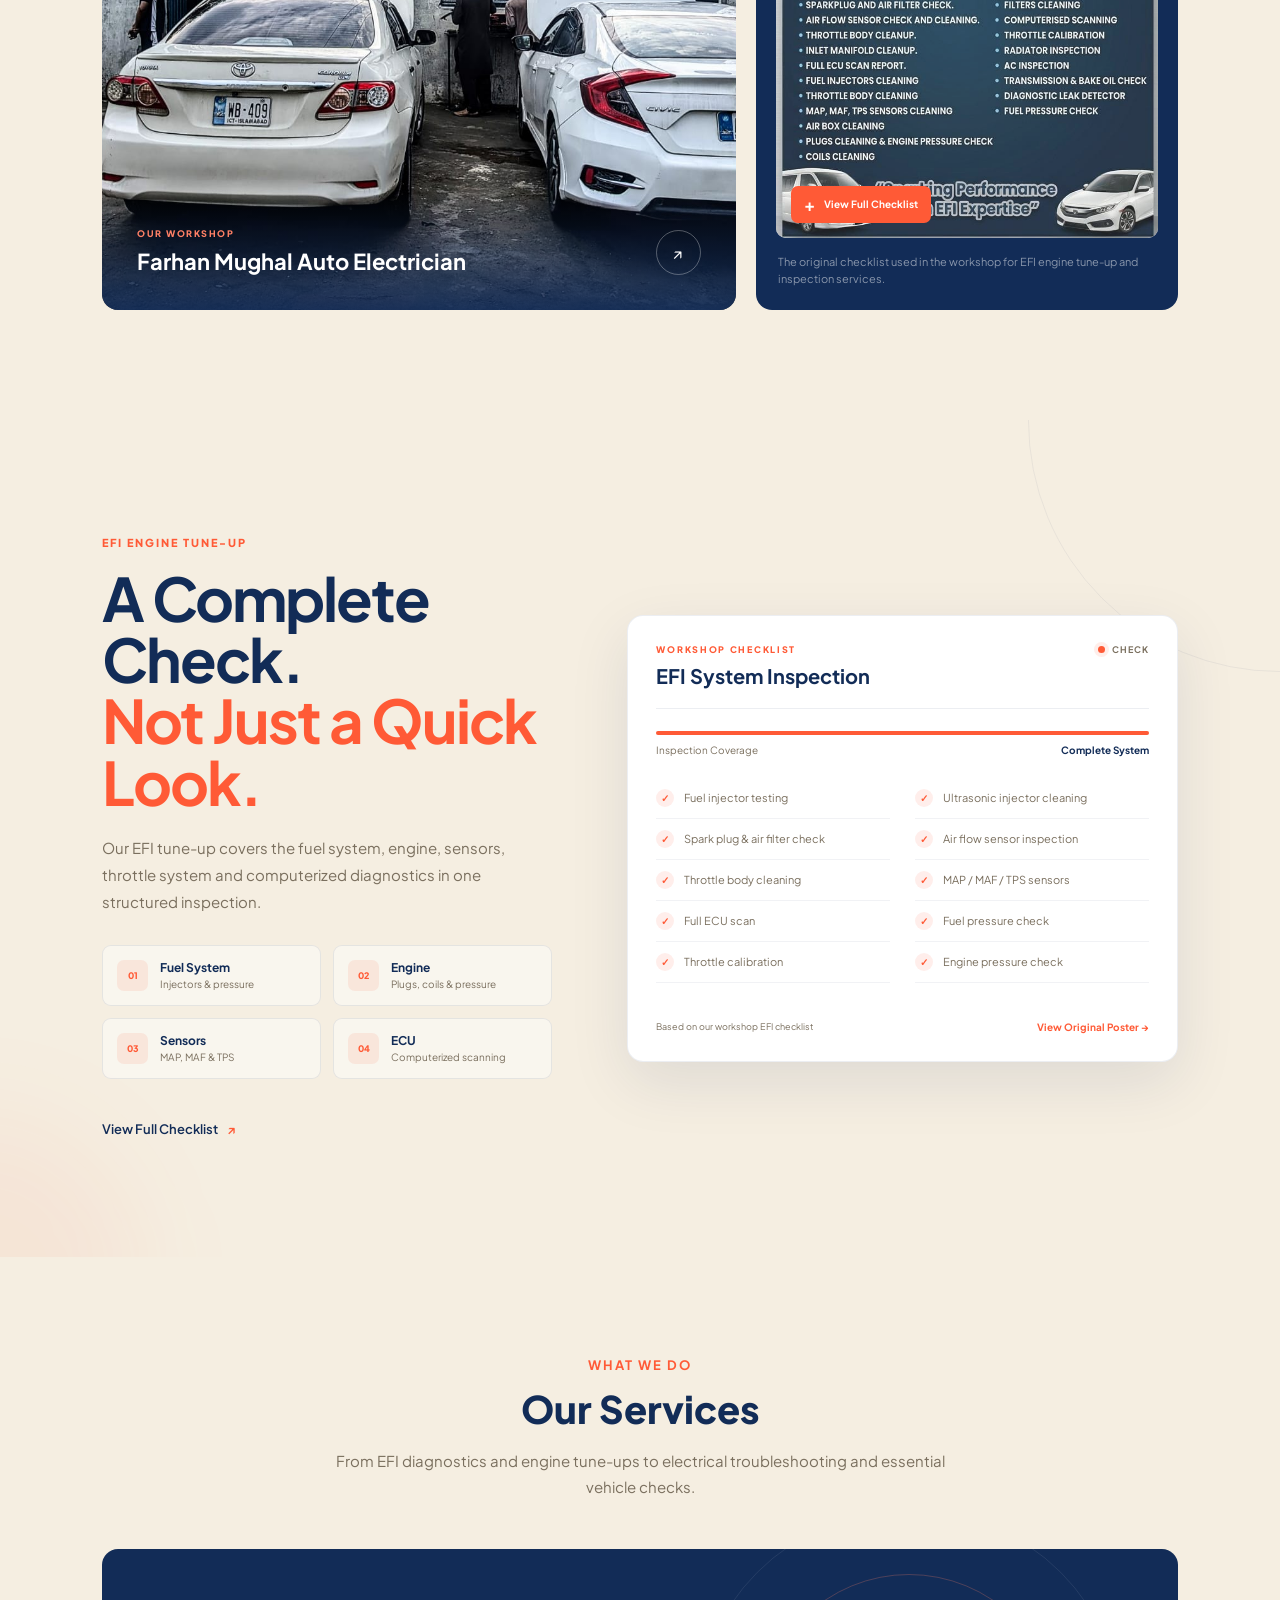
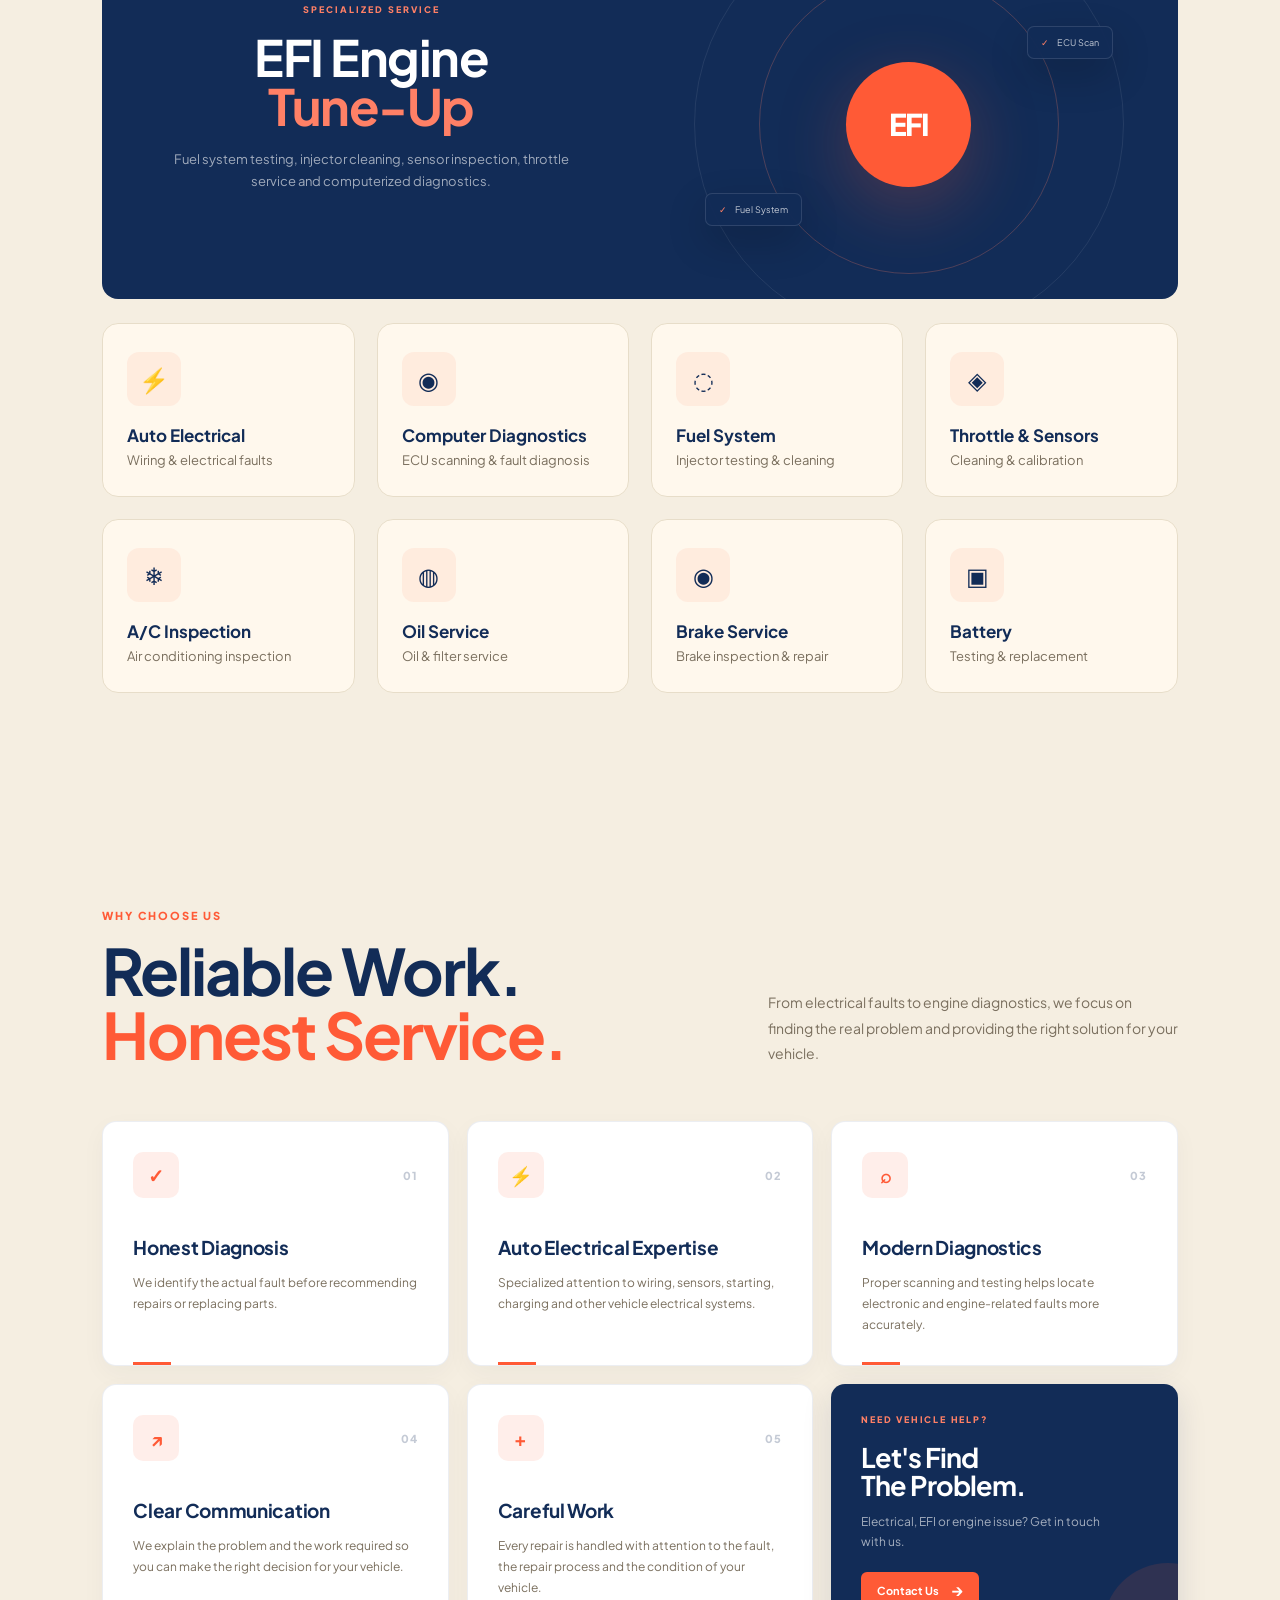
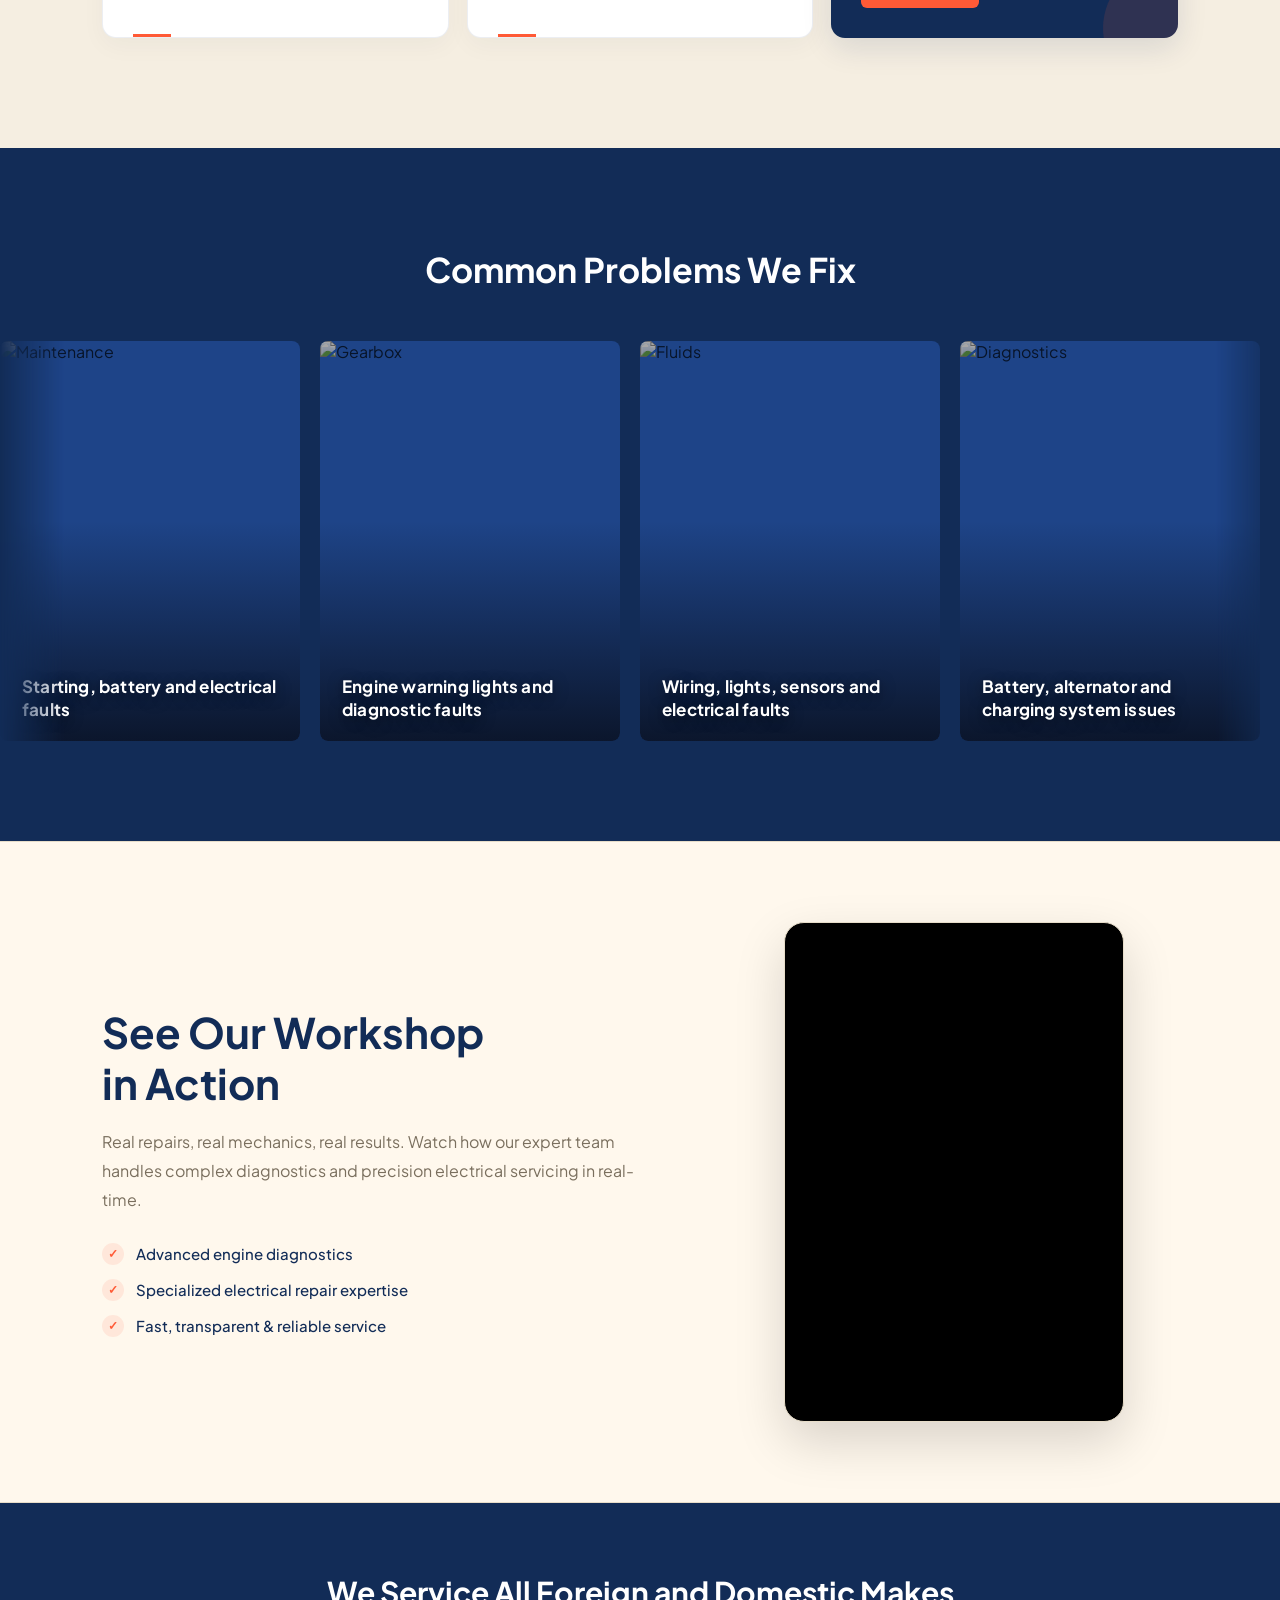
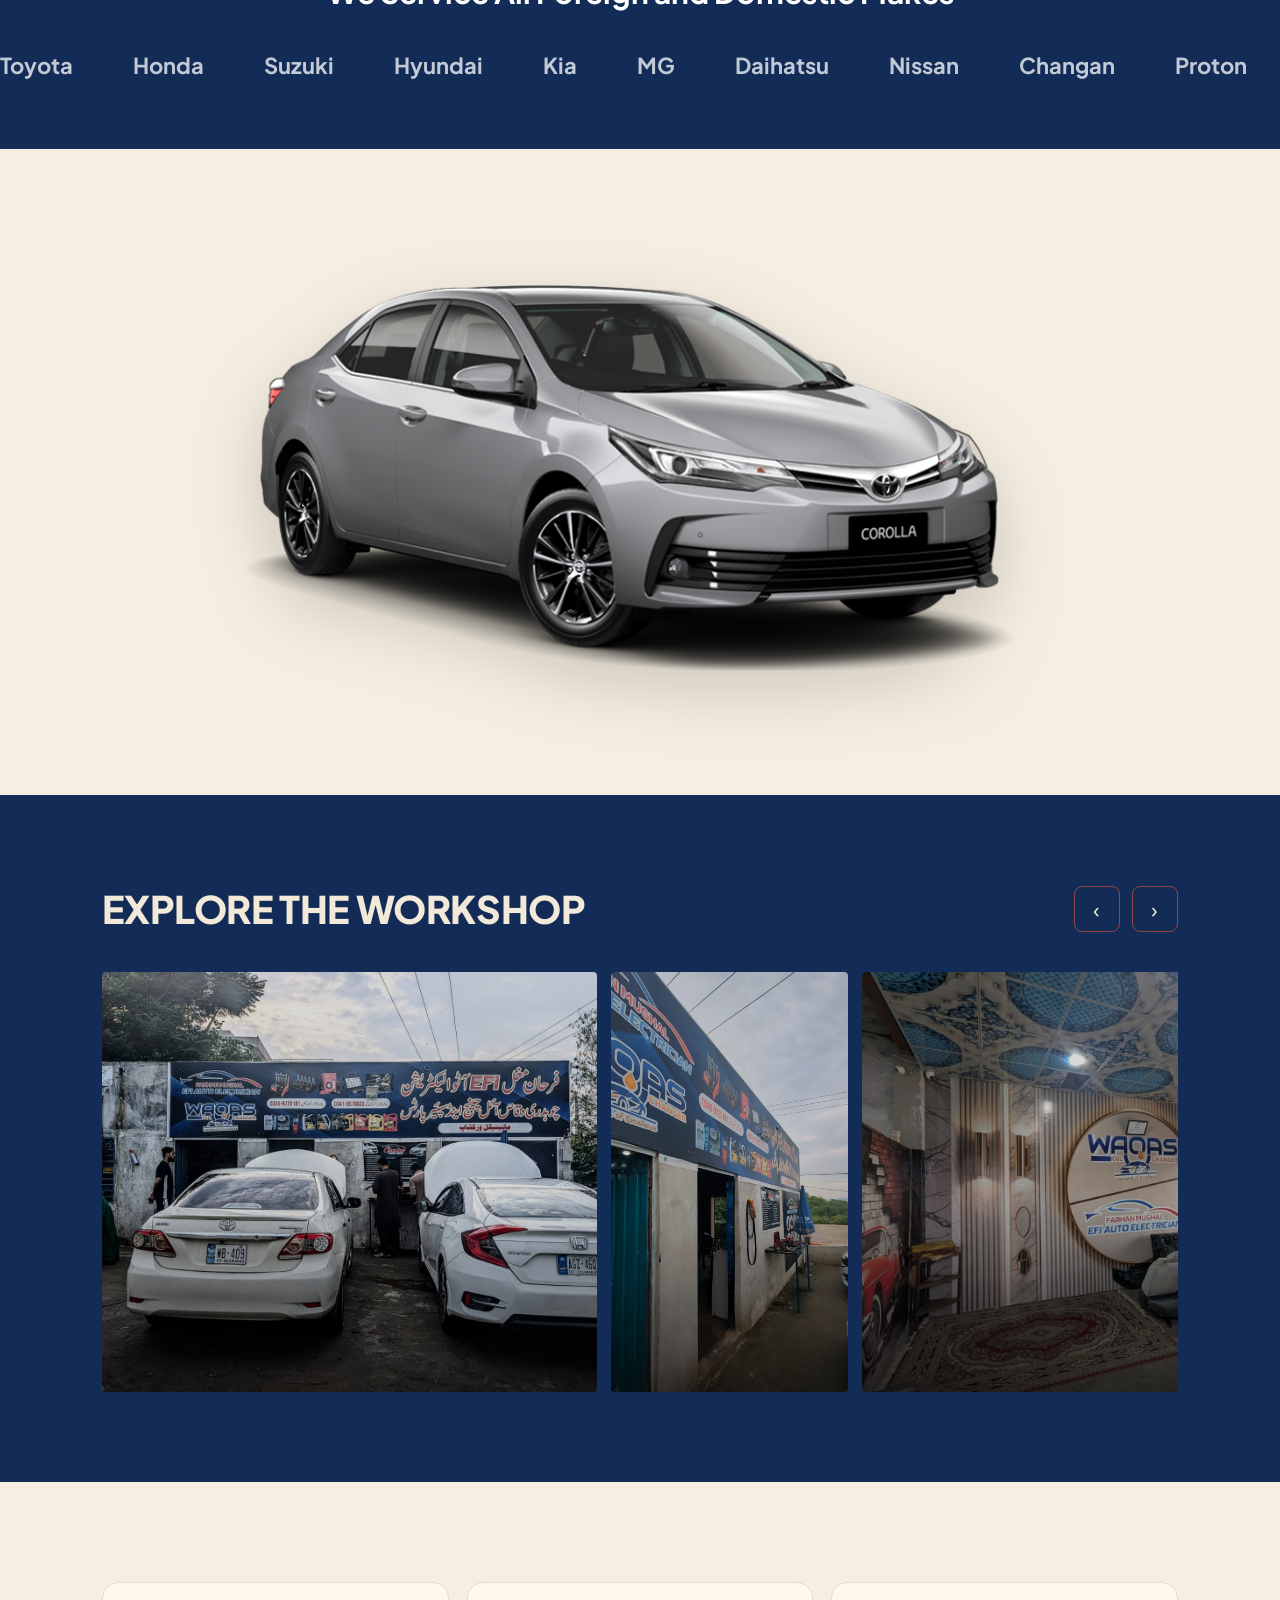
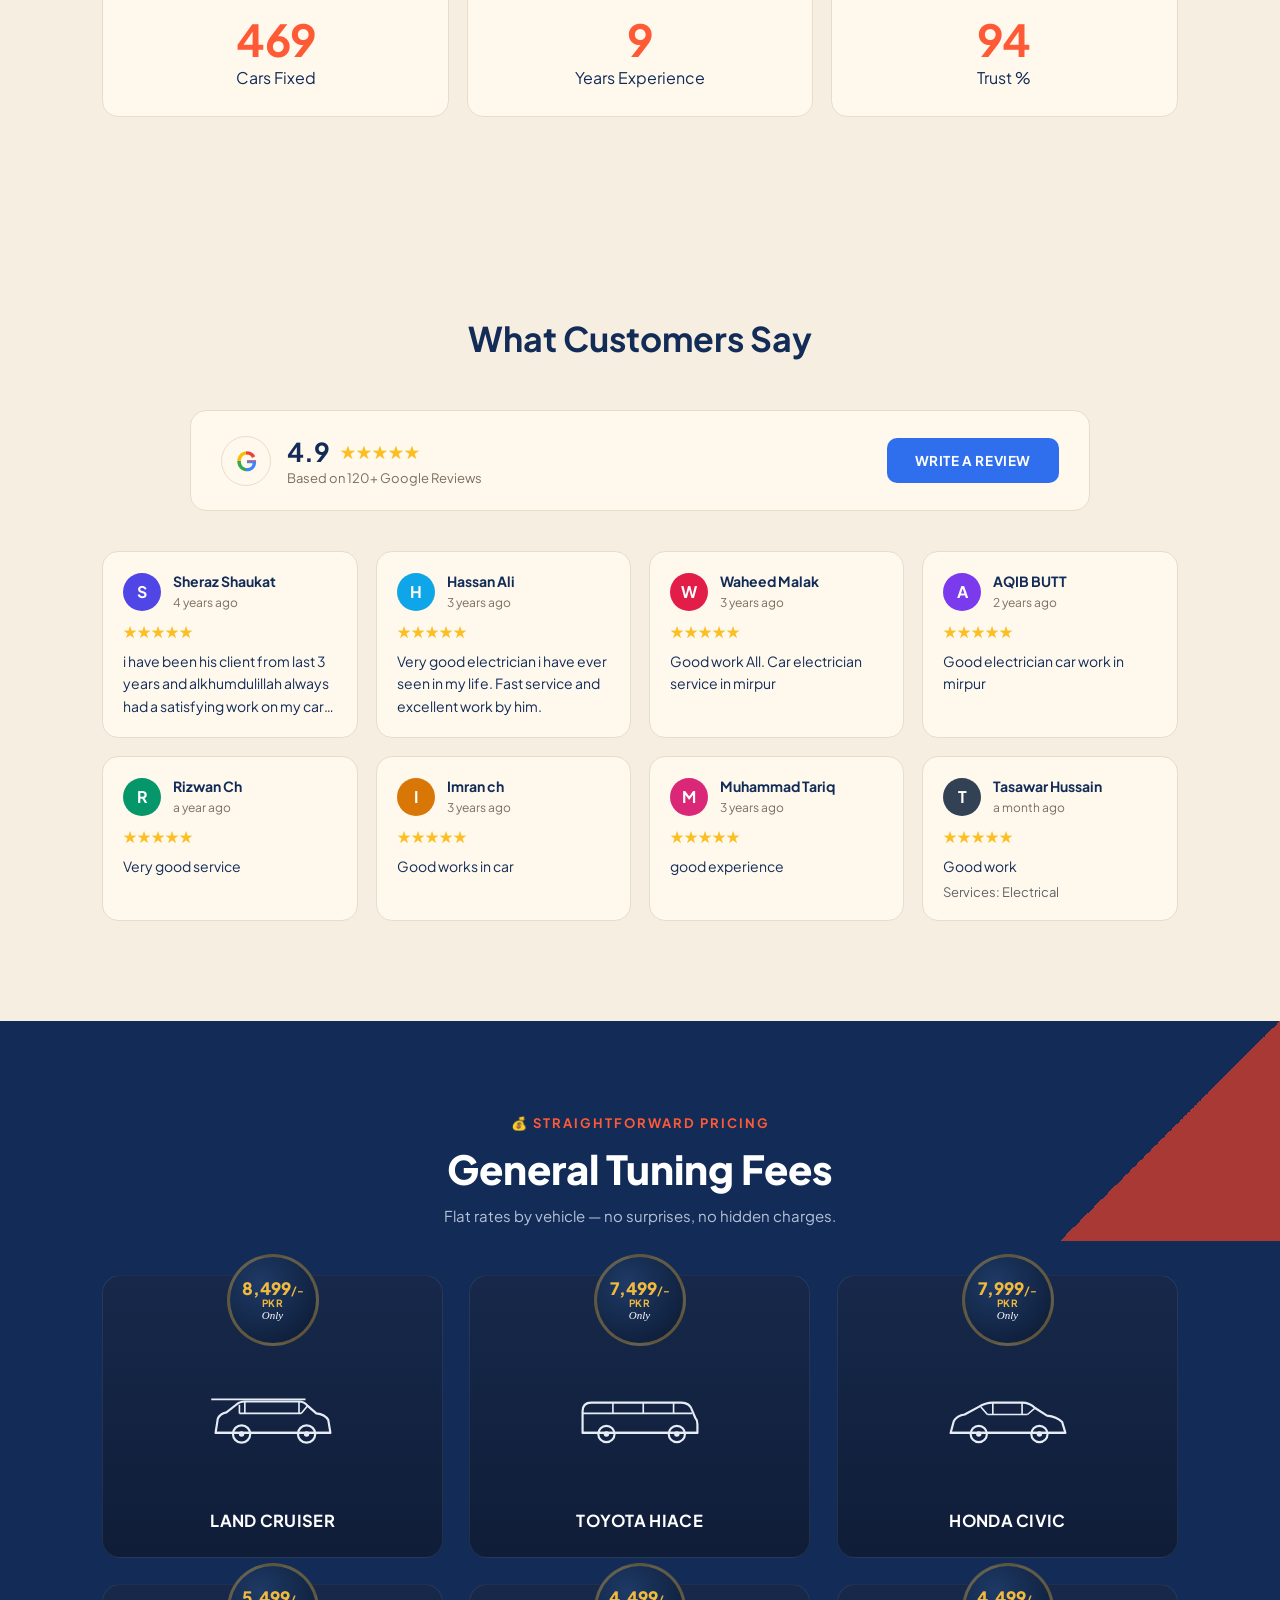
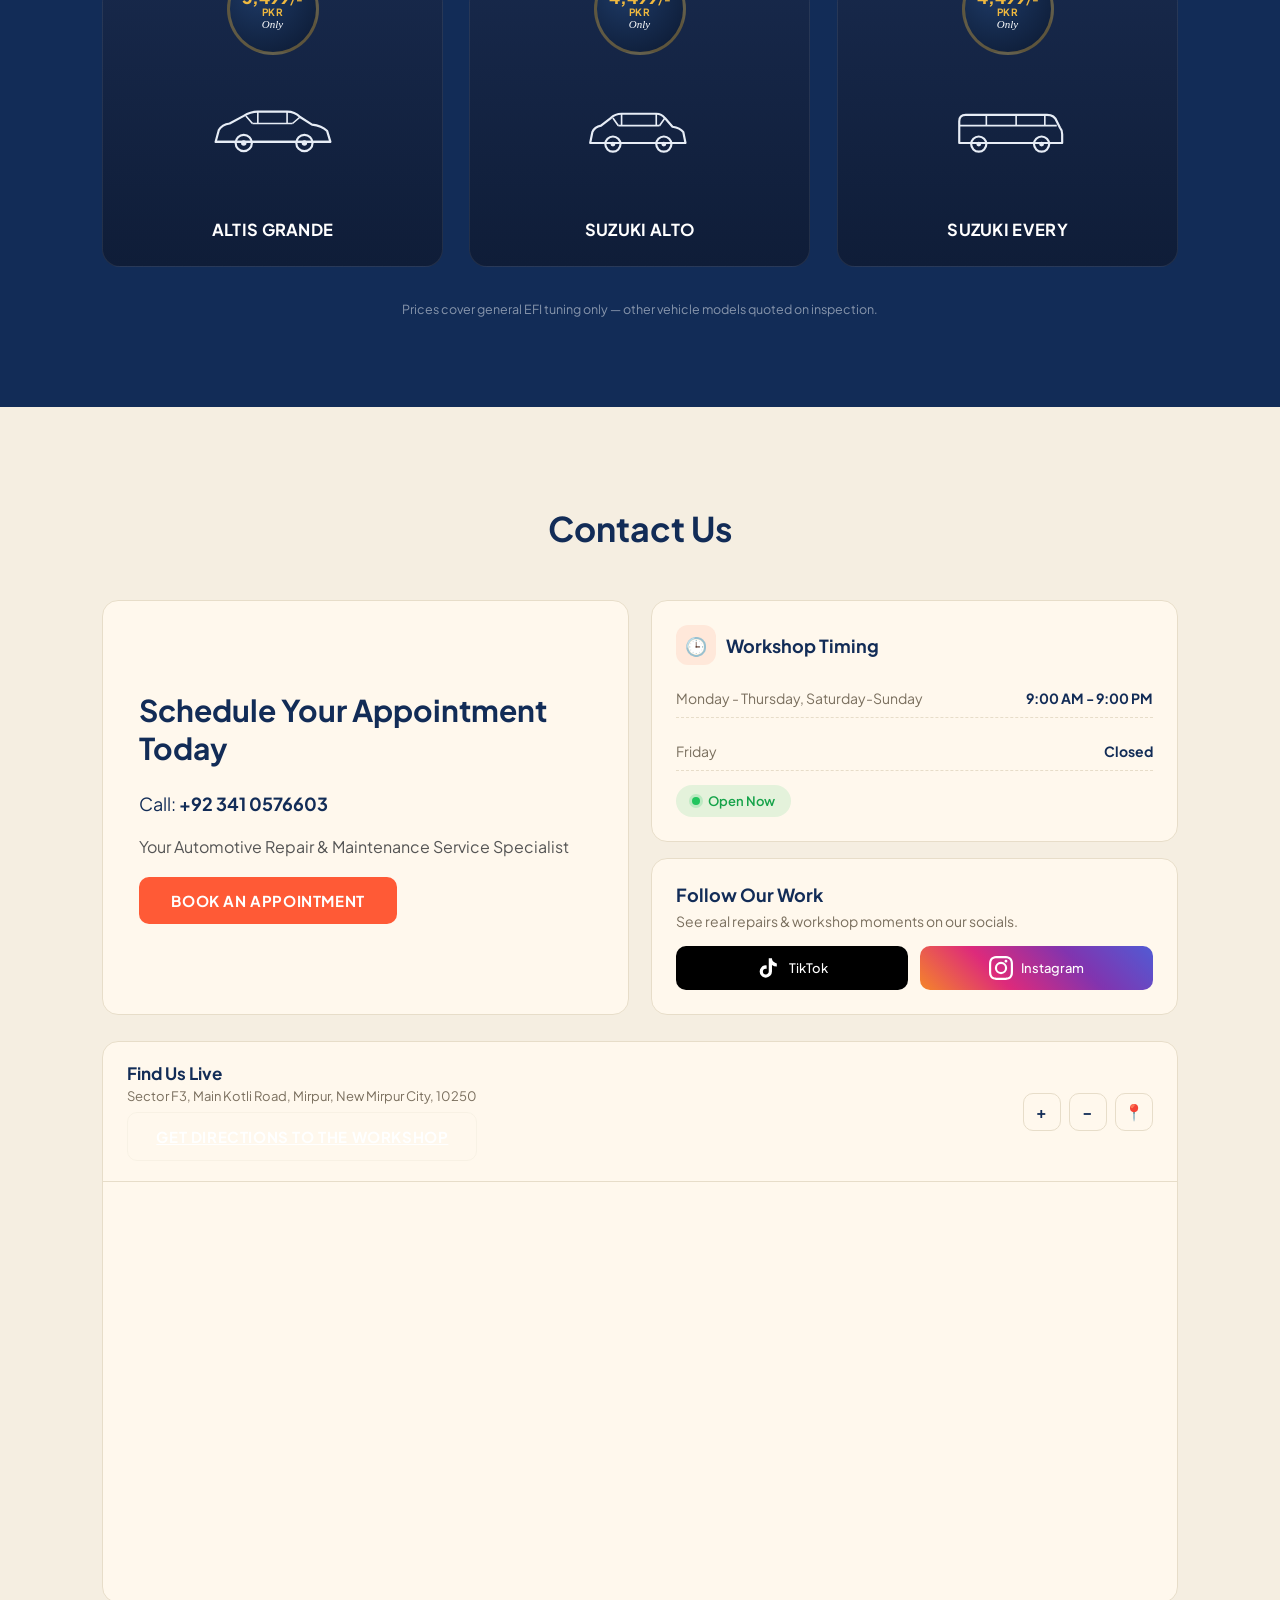
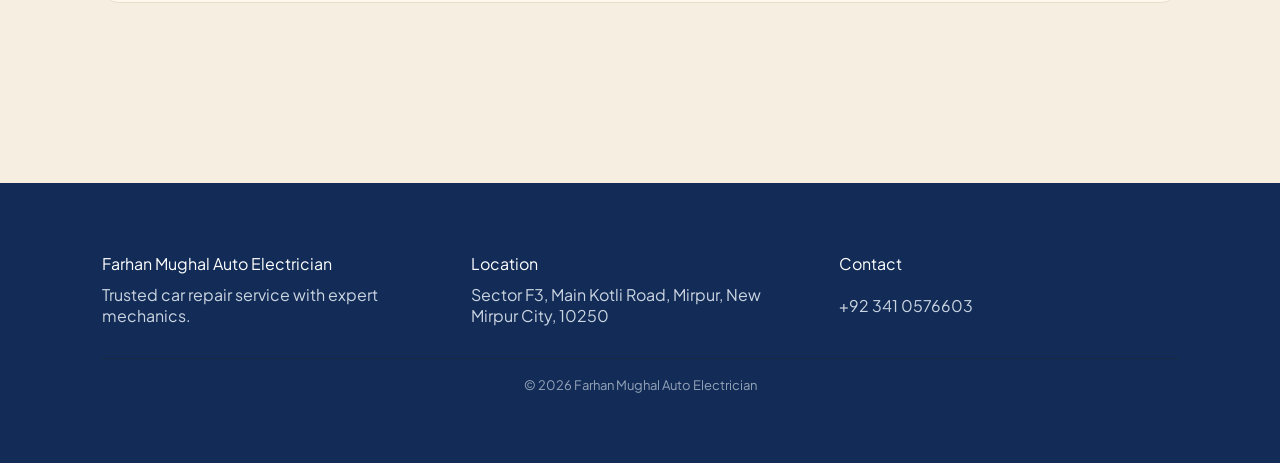
==== commit 2e758b6b: "removed gallery caption" ====
--- a/index.html
+++ b/index.html
@@ -888,25 +888,25 @@
       <div class="gallery-slide-v2 wide">
         <img src="images/thumb.jfif"
           alt="Service bay">
-        <span class="gallery-caption-v2">Service Bay</span>
+        <span class="gallery-caption-v2"></span>
       </div>
       <div class="gallery-slide-v2">
         <img src="images/WhatsApp Image 2026-09-05 at 10.16.50 AM.jpeg">
-        <span class="gallery-caption-v2">Reception Desk</span>
+        <span class="gallery-caption-v2"></span>
       </div>
       <div class="gallery-slide-v2 wide">
         <img src="images/5a3d4273-7ea7-4f63-96a3-b3bdfdc493db.jfif">
-        <span class="gallery-caption-v2">Diagnostic Station</span>
+        <span class="gallery-caption-v2"></span>
       </div>
       <div class="gallery-slide-v2">
         <img src="images/WhatsApp Image 2026-09-05 at 10.16.50 AM (1).jpeg"
           alt="Tool wall">
-        <span class="gallery-caption-v2">Tool Wall</span>
+        <span class="gallery-caption-v2"></span>
       </div>
       <div class="gallery-slide-v2 wide">
         <img src="images/vGemini_Generated_Image_2xnocf2xnocf2xno.jfif"
           alt="Waiting area">
-        <span class="gallery-caption-v2">Waiting Area</span>
+        <span class="gallery-caption-v2"></span>
       </div>
     </div>
   </section>
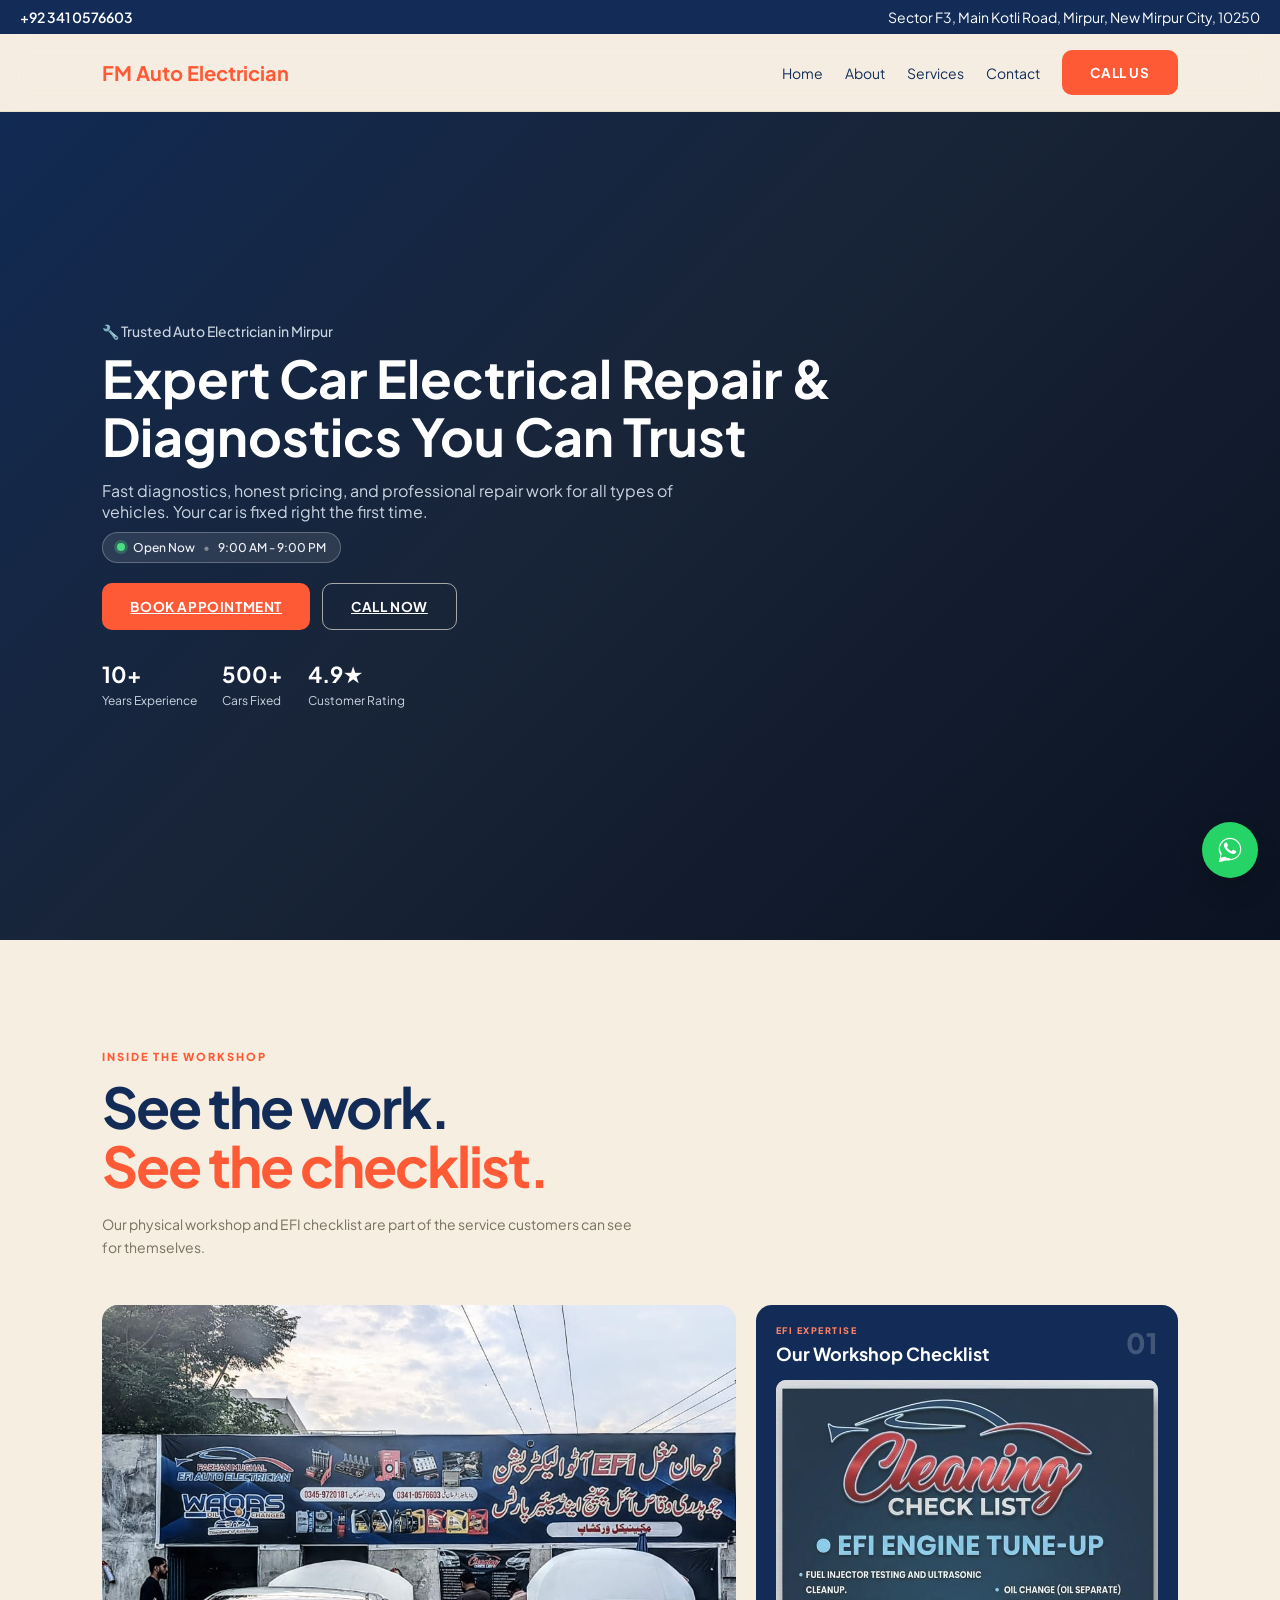
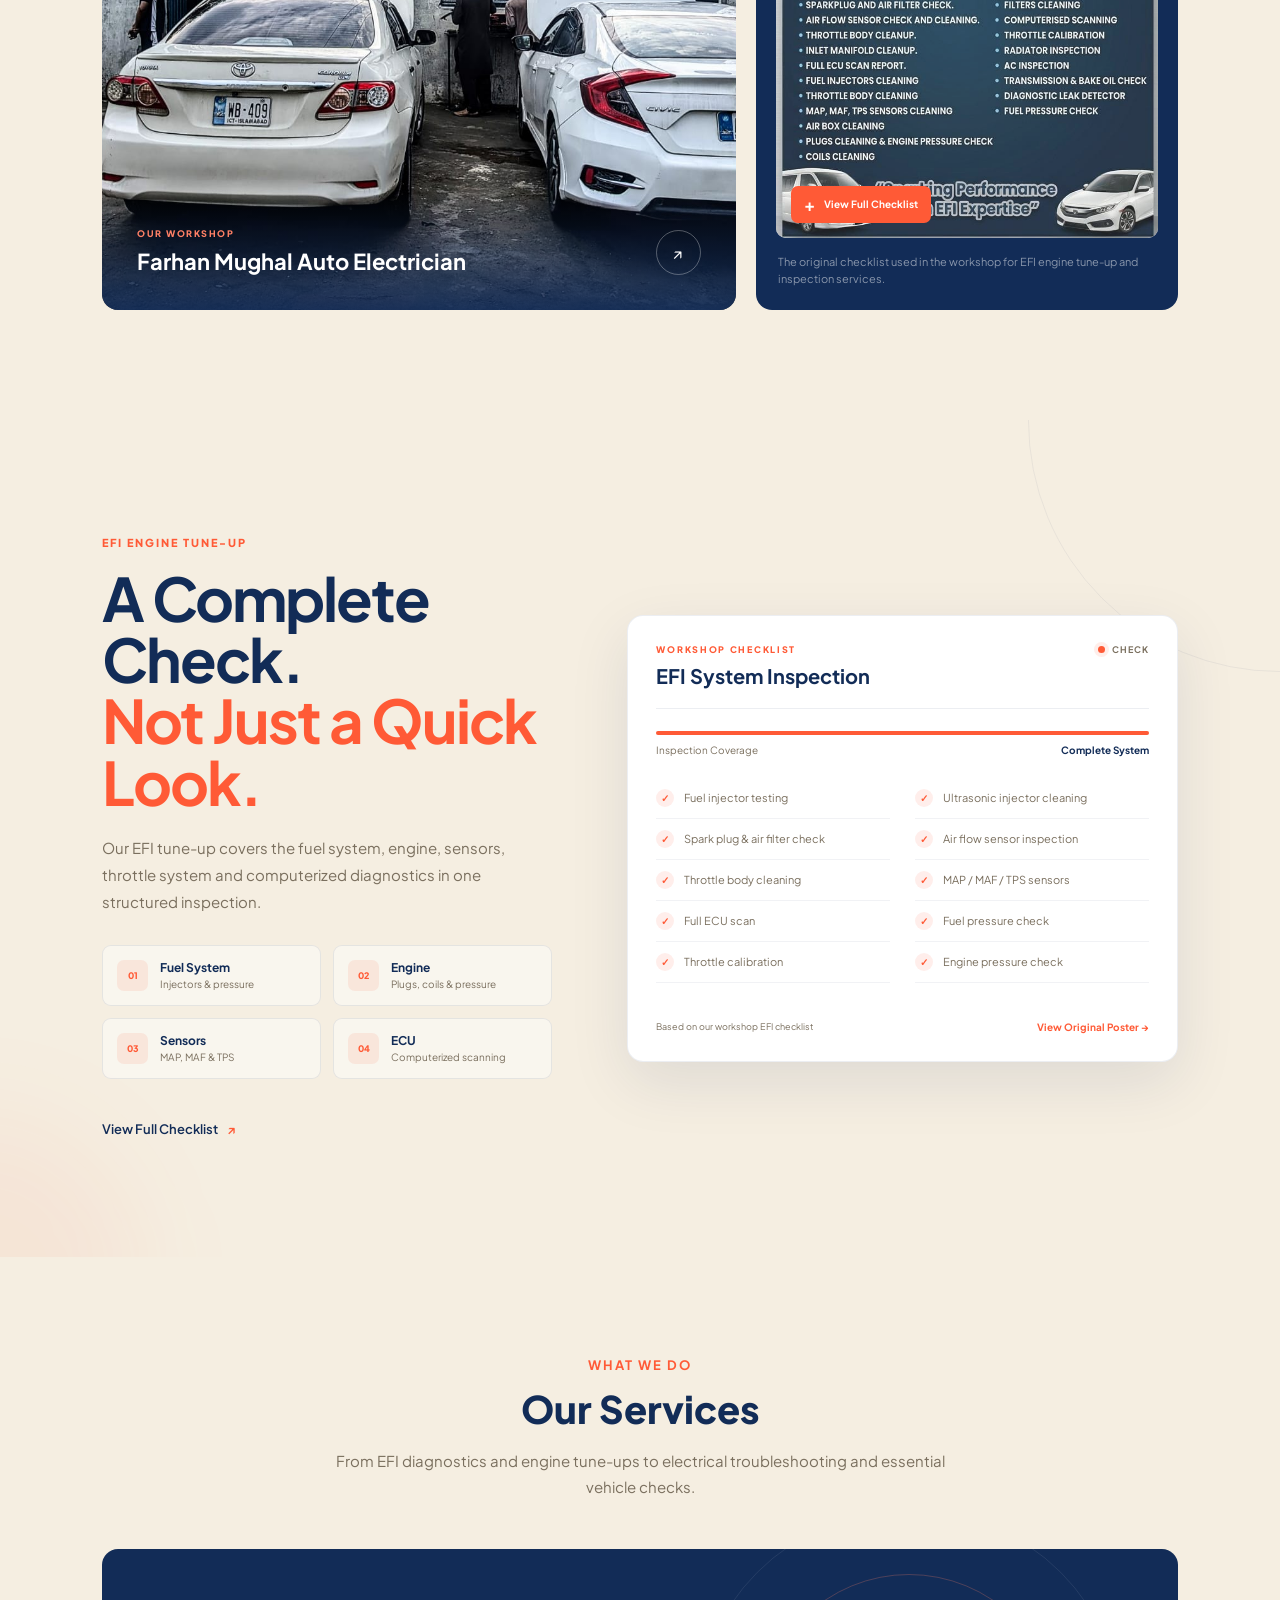
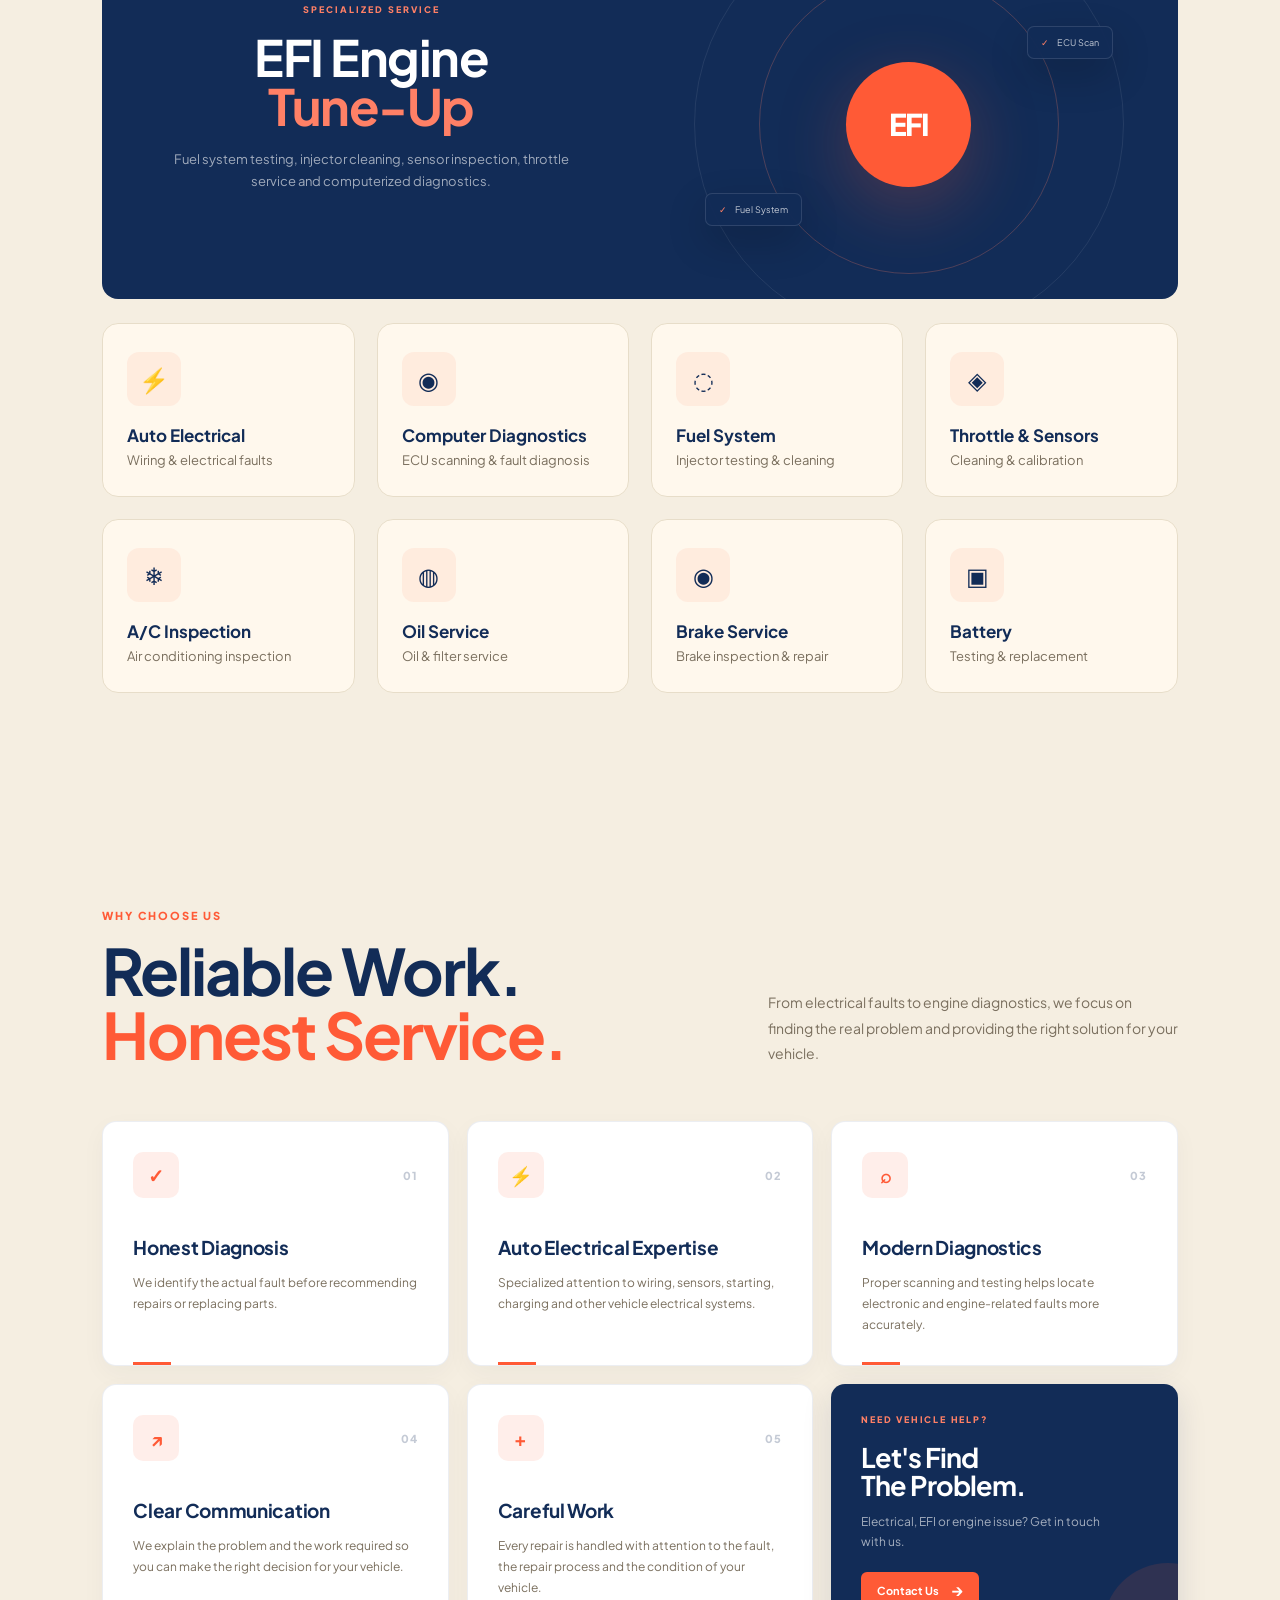
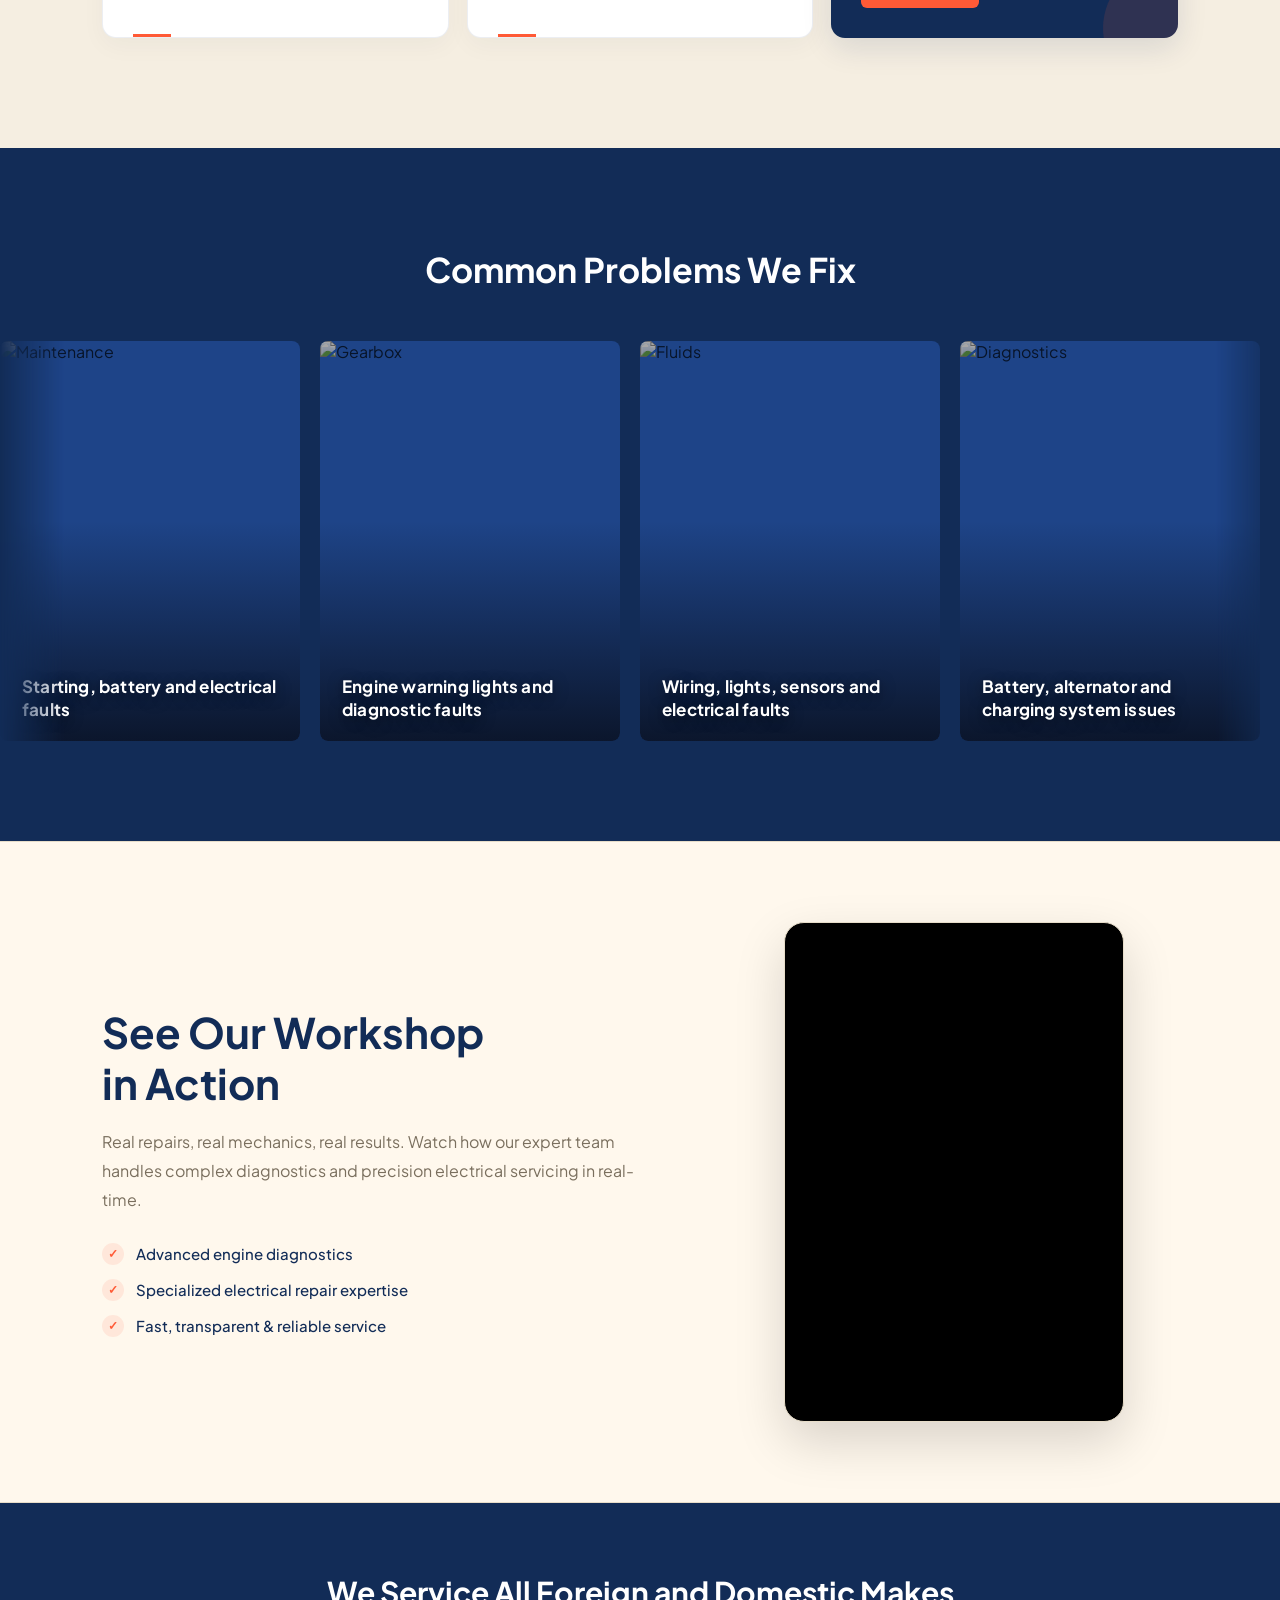
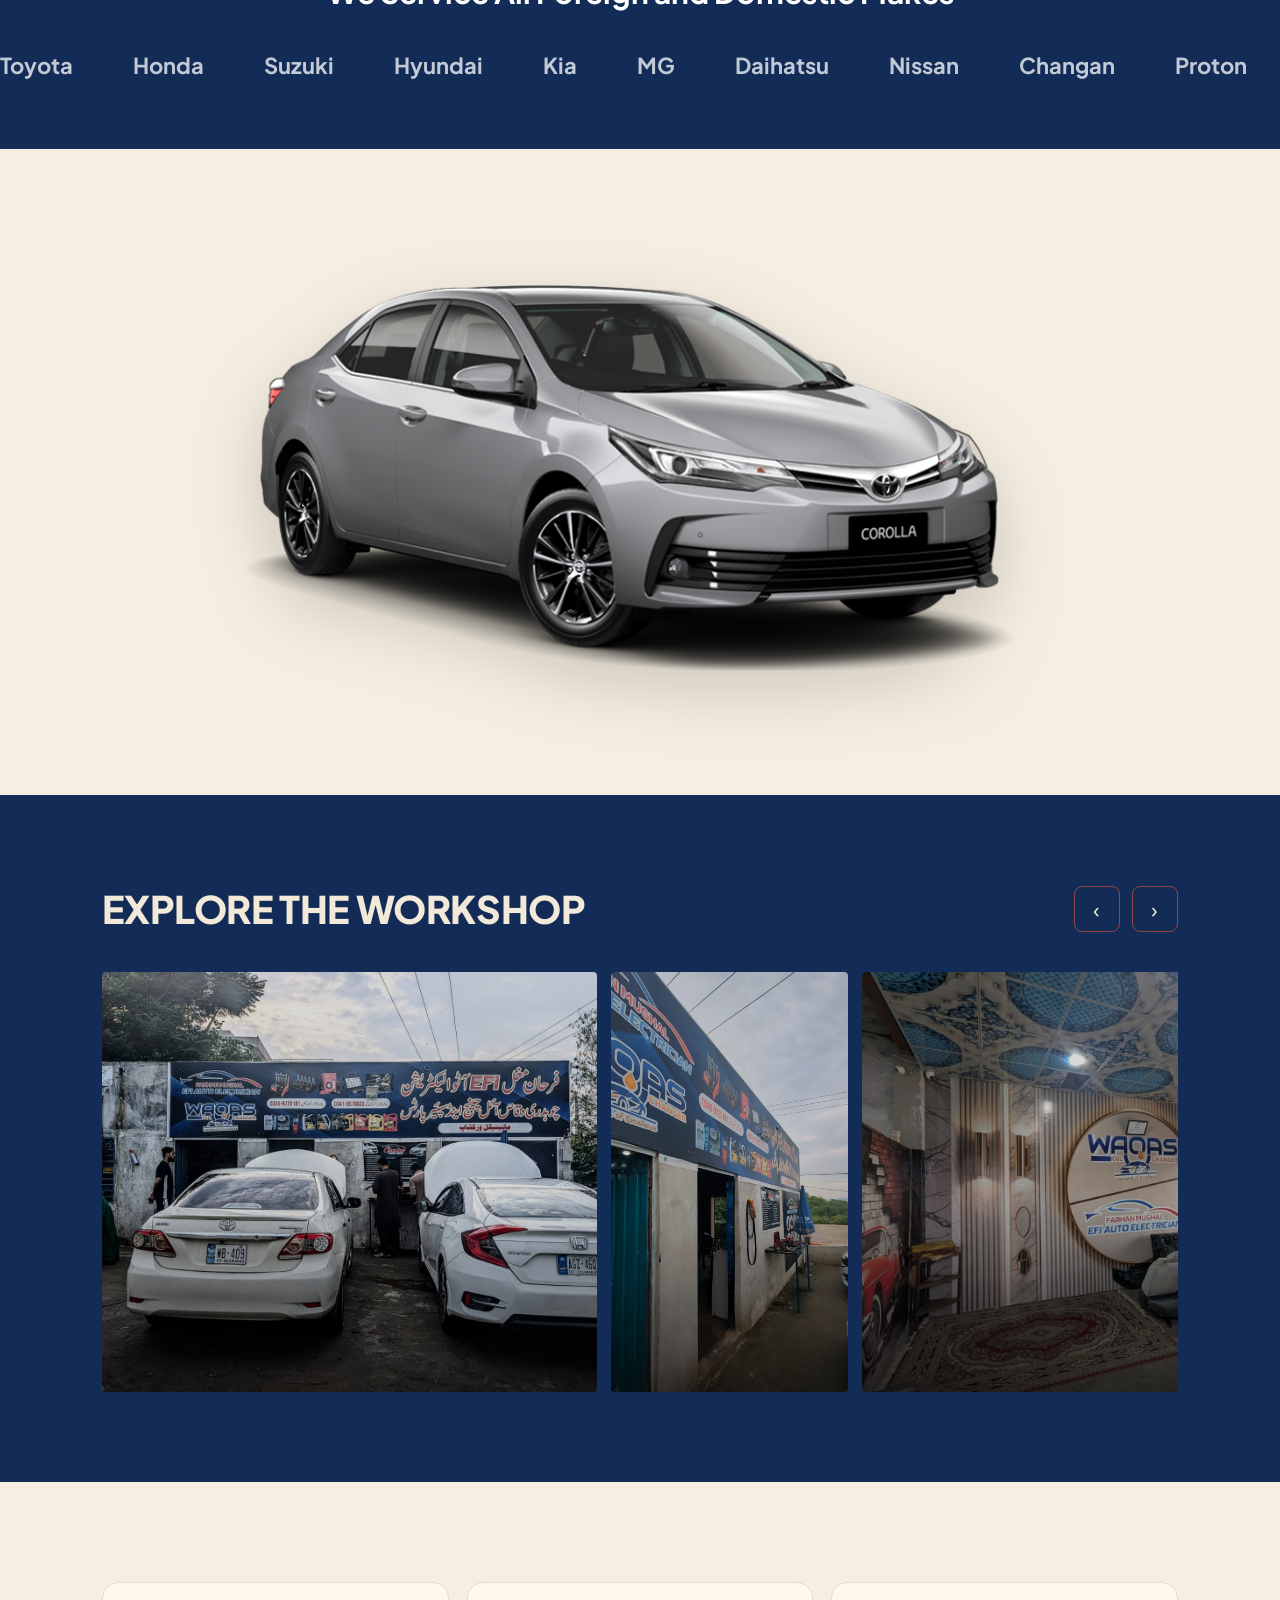
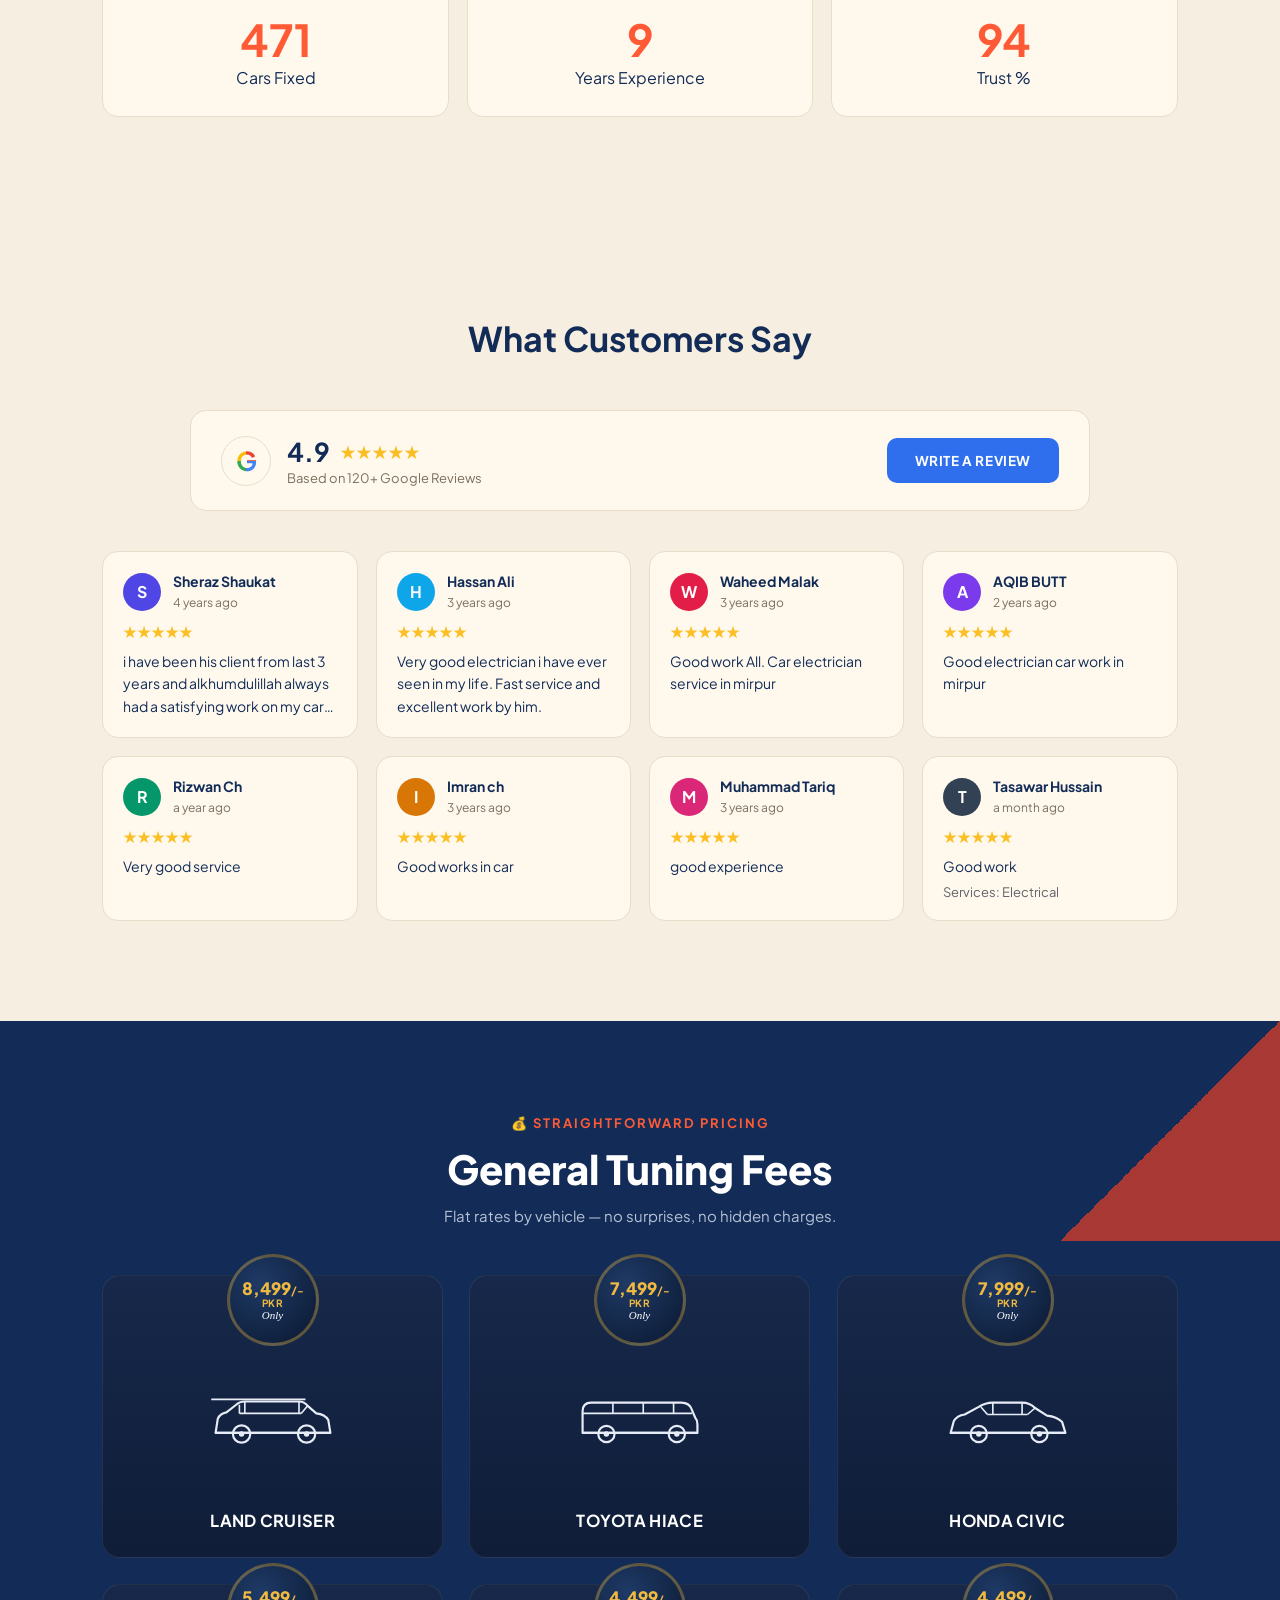
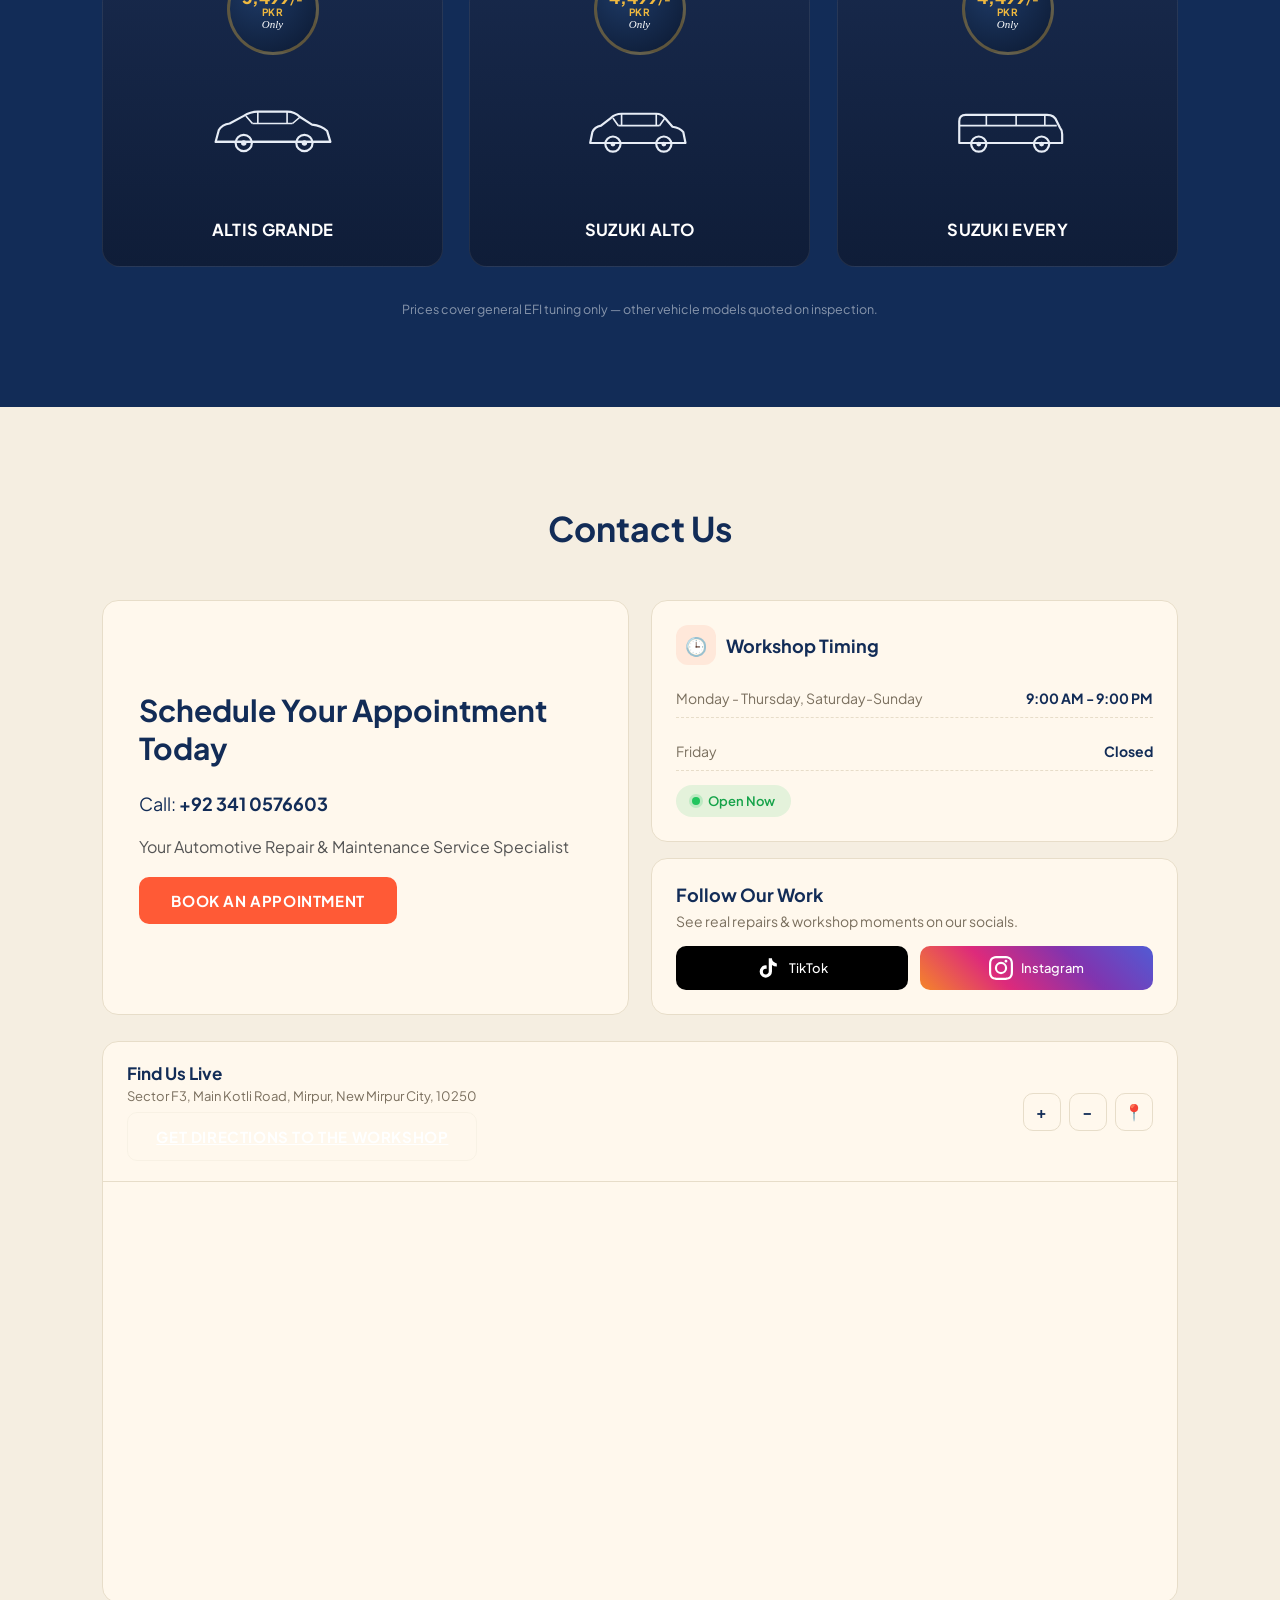
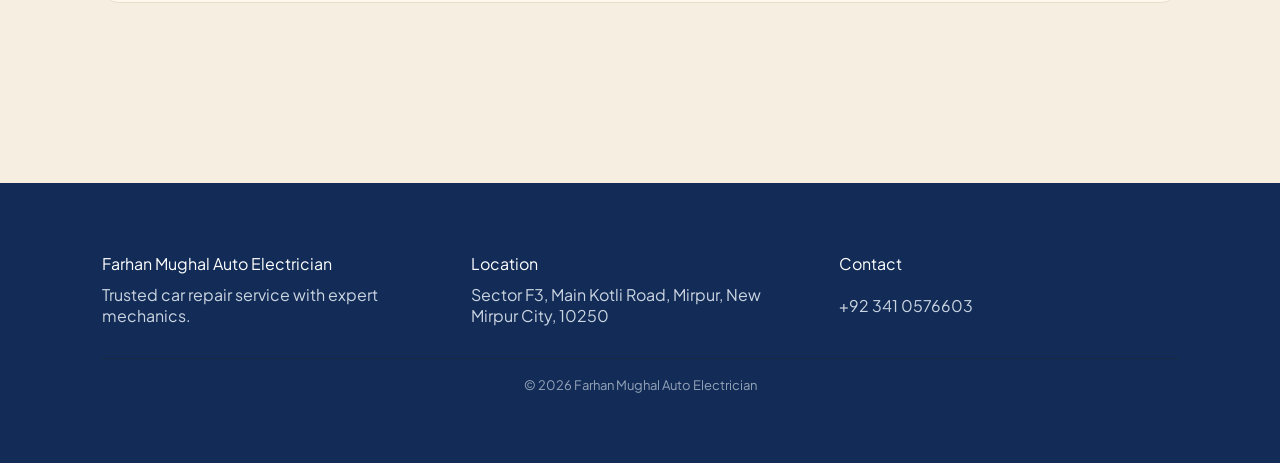
==== commit ef313251: "cleaned code" ====
--- a/index.html
+++ b/index.html
@@ -1,23 +1,18 @@
 <!DOCTYPE html>
 <html lang="en">
-
 <head>
-  <!-- Always start at the top of the page on load/refresh — even if the address
-       bar still has a #section hash left over from an earlier click, e.g. #contact.
-       Must run before the browser tries to scroll to that anchor, so it sits
-       first, before anything else in <head>. -->
-        <script src="scroll-fix.js"></script>
+  <!-- Must run before anything else: resets scroll position on load/refresh
+       even if the URL still has a leftover #hash from an earlier click. -->
+  <script src="scroll-fix.js"></script>
 
   <meta charset="UTF-8" />
   <meta name="viewport" content="width=device-width, initial-scale=1.0" />
   <meta name="format-detection" content="telephone=no">
   <title>Auto Electrician in Mirpur | EFI & ECU Diagnostics | Farhan Mughal</title>
 
-  <!-- Local SEO essentials -->
   <meta name="description" content="Car electrical faults found and fixed in Mirpur. EFI tune-ups, ECU diagnostics, wiring and battery faults. Sector F3, Main Kotli Road. Open 9am–9pm, closed Friday. Call +92 341 0576603.">
   <link rel="canonical" href="https://farhanauto.netlify.app/">
 
-  <!-- Open Graph — controls how the page looks when shared on WhatsApp/Facebook -->
   <meta property="og:type" content="website">
   <meta property="og:site_name" content="Farhan Mughal Auto Electrician">
   <meta property="og:title" content="Farhan Mughal Auto Electrician — Mirpur">
@@ -28,7 +23,6 @@
   <meta property="og:image:height" content="630">
   <meta property="og:locale" content="en_PK">
 
-  <!-- Twitter Card -->
   <meta name="twitter:card" content="summary_large_image">
   <meta name="twitter:title" content="Farhan Mughal Auto Electrician — Mirpur">
   <meta name="twitter:description" content="EFI, ECU and auto-electrical faults diagnosed properly. Sector F3, Mirpur.">
@@ -39,17 +33,10 @@
   <link rel="icon" href="favicon-16.png" type="image/png" sizes="16x16">
   <link rel="apple-touch-icon" href="apple-touch-icon.png">
   <link rel="stylesheet" href="style.css">
-
   <link href="https://fonts.googleapis.com/css2?family=Plus+Jakarta+Sans:wght@300;400;500;600;700;800&display=swap" rel="stylesheet">
-
-  <!-- MapLibre GL JS (powers the interactive "Find Us Live" map below) -->
   <link rel="stylesheet" href="https://unpkg.com/maplibre-gl@4.7.1/dist/maplibre-gl.css">
 
-  <!-- Structured data, loaded from an external file instead of inline -->
   <script type="application/ld+json" src="schema.json"></script>
-  <style>
-  </style>
-
 </head>
 
 <body>
@@ -59,7 +46,6 @@
         +92 341 0576603
       </a>
     </div>
-
     <div class="top-bar-right">
       Sector F3, Main Kotli Road, Mirpur, New Mirpur City, 10250
     </div>
@@ -67,23 +53,21 @@
 
   <!-- NAV -->
   <div class="navbar">
-    <div class="logo">
-      FM <span>Auto Electrician</span>
-    </div>
-
-    <button type="button" class="menu-toggle" id="menuToggle" aria-label="Menu" aria-expanded="false" aria-controls="sidebar">
-      ☰
-    </button>
+    <div class="logo">FM <span>Auto Electrician</span></div>
+
+    <button type="button" class="menu-toggle" id="menuToggle" aria-label="Menu" aria-expanded="false" aria-controls="sidebar">☰</button>
 
     <ul>
       <li><a href="#home">Home</a></li>
       <li><a href="about.html">About</a></li>
       <li><a href="#services">Services</a></li>
       <li><a href="#contact">Contact</a></li>
-      <li><a href="tel:+923410576603"  style="color: white;"  class="btn">Call Us</a></li>
+      <li><a href="tel:+923410576603" class="btn" style="color:white;">Call Us</a></li>
     </ul>
   </div>
 
+  <!-- inert keeps this out of the tab order and accessibility tree while
+       closed; script.js removes it when the menu opens. -->
   <div class="sidebar" id="sidebar" aria-hidden="true" inert>
     <div class="close-btn" id="closeBtn" role="button" tabindex="0" aria-label="Close menu">✕</div>
     <a href="#home">Home</a>
@@ -96,21 +80,16 @@
 
   <!-- HERO -->
   <div class="hero" id="home">
-
-    <!-- Background video: replace the src below with your own .mp4 to change the looping hero background -->
+    <!-- Click-to-play would be even lighter, but keeping autoplay here per
+         current design; poster covers the load-in gap. -->
     <video class="hero-bg-video" autoplay muted loop playsinline preload="auto" poster="hero-poster.jpg">
       <source src="videos/wv.mp4">
     </video>
     <div class="hero-overlay"></div>
 
     <div class="hero-content">
-
       <p class="tagline">🔧 Trusted Auto Electrician in Mirpur</p>
-
-      <h1>
-        Expert Car Electrical Repair & Diagnostics You Can Trust
-      </h1>
-
+      <h1>Expert Car Electrical Repair & Diagnostics You Can Trust</h1>
       <p class="subtext">
         Fast diagnostics, honest pricing, and professional repair work for all types of vehicles.
         Your car is fixed right the first time.
@@ -133,736 +112,304 @@
         <div><strong>500+</strong><span>Cars Fixed</span></div>
         <div><strong>4.9★</strong><span>Customer Rating</span></div>
       </div>
-
     </div>
   </div>
 
-
-  <!-- SHOP SHOWCASE (image thumbnail section) -->
-  <!-- =========================================================
-     WORKSHOP + ORIGINAL POSTER
-     ========================================================= -->
-<section id="showcase" class="workshop-section">
-
-  <div class="workshop-heading">
-
-    <span class="workshop-eyebrow">
-      INSIDE THE WORKSHOP
-    </span>
-
-    <h2>
-      See the work.<br>
-      <span>See the checklist.</span>
-    </h2>
-
-    <p>
-      Our physical workshop and EFI checklist are part of the
-      service customers can see for themselves.
-    </p>
-
+  <!-- WORKSHOP + POSTER -->
+  <section id="showcase" class="workshop-section">
+    <div class="workshop-heading">
+      <span class="workshop-eyebrow">INSIDE THE WORKSHOP</span>
+      <h2>See the work.<br><span>See the checklist.</span></h2>
+      <p>Our physical workshop and EFI checklist are part of the service customers can see for themselves.</p>
+    </div>
+
+    <div class="workshop-grid">
+      <div class="workshop-main-card">
+        <img src="images/thumb.jfif" alt="Farhan Mughal Auto Electrician workshop"
+             width="1600" height="958" fetchpriority="high" decoding="async">
+        <div class="workshop-image-overlay">
+          <div>
+            <span>OUR WORKSHOP</span>
+            <h3>Farhan Mughal Auto Electrician</h3>
+          </div>
+          <span class="workshop-arrow">↗</span>
+        </div>
+      </div>
+
+      <div class="poster-card">
+        <div class="poster-card-header">
+          <div>
+            <span>EFI EXPERTISE</span>
+            <h3>Our Workshop Checklist</h3>
+          </div>
+          <span class="poster-number">01</span>
+        </div>
+
+        <div class="poster-image-wrap">
+          <img src="images/efi-checklist-h.jfif" alt="EFI engine tune-up cleaning checklist" loading="lazy">
+          <button type="button" class="poster-view-btn" id="openPoster"><span>+</span> View Full Checklist</button>
+        </div>
+
+        <p class="poster-description">
+          The original checklist used in the workshop for EFI engine tune-up and inspection services.
+        </p>
+      </div>
+    </div>
+  </section>
+
+  <!-- POSTER LIGHTBOX -->
+  <div class="efi-modal" id="efiModal" aria-hidden="true">
+    <div class="efi-modal-backdrop" id="efiModalBackdrop"></div>
+    <div class="efi-modal-content">
+      <button type="button" class="efi-modal-close" id="closeEfiModal" aria-label="Close checklist">×</button>
+      <div class="efi-modal-title">
+        <span>EFI ENGINE TUNE-UP</span>
+        <h2>Workshop Checklist</h2>
+      </div>
+      <div class="efi-modal-image">
+        <img src="images/efi-checklist.jfif" alt="Original EFI engine tune-up workshop checklist">
+      </div>
+    </div>
   </div>
 
-
-  <div class="workshop-grid">
-
-    <!-- WORKSHOP IMAGE -->
-
-    <div class="workshop-main-card">
-
-      <img
-      src="images/thumb.jfif"
-      alt="Farhan Mughal Auto Electrician workshop"
-      width="1600"
-      height="958"
-      fetchpriority="high"
-      decoding="async"
-    >
-
-      <div class="workshop-image-overlay">
-
-        <div>
-          <span>OUR WORKSHOP</span>
-          <h3>Farhan Mughal Auto Electrician</h3>
-        </div>
-
-        <span class="workshop-arrow">↗</span>
-
-      </div>
-
-    </div>
-
-
-    <!-- POSTER CARD -->
-
-    <div class="poster-card">
-
-      <div class="poster-card-header">
-
-        <div>
-          <span>EFI EXPERTISE</span>
-          <h3>Our Workshop Checklist</h3>
-        </div>
-
-        <span class="poster-number">01</span>
-
-      </div>
-
-
-      <div class="poster-image-wrap">
-
-        <img
-          src="images/efi-checklist-h.jfif"
-          alt="EFI engine tune-up cleaning checklist"
-          loading="lazy"
-        >
-
-        <button
-          type="button"
-          class="poster-view-btn"
-          id="openPoster"
-        >
-          <span>+</span>
-          View Full Checklist
-        </button>
-
-      </div>
-
-
-      <p class="poster-description">
-        The original checklist used in the workshop for EFI
-        engine tune-up and inspection services.
-      </p>
-
-    </div>
-
-  </div>
-
-</section>
-
-
-<!-- =========================================================
-     POSTER LIGHTBOX
-     ========================================================= -->
-<div
-  class="efi-modal"
-  id="efiModal"
-  aria-hidden="true"
->
-
-  <div class="efi-modal-backdrop" id="efiModalBackdrop"></div>
-
-  <div class="efi-modal-content">
-
-    <button
-      type="button"
-      class="efi-modal-close"
-      id="closeEfiModal"
-      aria-label="Close checklist"
-    >
-      ×
-    </button>
-
-    <div class="efi-modal-title">
-      <span>EFI ENGINE TUNE-UP</span>
-      <h2>Workshop Checklist</h2>
-    </div>
-
-    <div class="efi-modal-image">
-      <img
-        src="images/efi-checklist.jfif"
-        alt="Original EFI engine tune-up workshop checklist"
-      >
-    </div>
-
-  </div>
-
-</div>
-
-
-
-
-
-
-<!-- =========================================================
-     FEATURED EFI CHECKLIST
-     ========================================================= -->
-     <section id="efi-checklist" class="efi-section">
-
-      <div class="efi-container">
-    
-        <div class="efi-intro">
-    
-          <span class="efi-eyebrow">
-            EFI ENGINE TUNE-UP
-          </span>
-    
-          <h2>
-            A Complete Check.<br>
-            <span>Not Just a Quick Look.</span>
-          </h2>
-    
-          <p>
-            Our EFI tune-up covers the fuel system, engine, sensors,
-            throttle system and computerized diagnostics in one
-            structured inspection.
-          </p>
-    
-          <div class="efi-mini-stats">
-    
-            <div class="efi-mini-stat">
-              <span class="efi-stat-icon">01</span>
-              <div>
-                <strong>Fuel System</strong>
-                <small>Injectors & pressure</small>
-              </div>
-            </div>
-    
-            <div class="efi-mini-stat">
-              <span class="efi-stat-icon">02</span>
-              <div>
-                <strong>Engine</strong>
-                <small>Plugs, coils & pressure</small>
-              </div>
-            </div>
-    
-            <div class="efi-mini-stat">
-              <span class="efi-stat-icon">03</span>
-              <div>
-                <strong>Sensors</strong>
-                <small>MAP, MAF & TPS</small>
-              </div>
-            </div>
-    
-            <div class="efi-mini-stat">
-              <span class="efi-stat-icon">04</span>
-              <div>
-                <strong>ECU</strong>
-                <small>Computerized scanning</small>
-              </div>
-            </div>
-    
-          </div>
-    
-          <div class="efi-actions">
-    
-            <button type="button" class="efi-text-btn" id="openEfiChecklist">
-              View Full Checklist
-              <span>↗</span>
-            </button>
-          </div>
-    
-        </div>
-    
-    
-        <!-- DIGITAL CHECKLIST CARD -->
-    
-        <div class="efi-check-card">
-    
-          <div class="efi-card-top">
-    
-            <div>
-              <span class="efi-card-label">WORKSHOP CHECKLIST</span>
-              <h3>EFI System Inspection</h3>
-            </div>
-    
-            <div class="efi-status">
-              <span></span>
-              CHECK
-            </div>
-    
-          </div>
-    
-    
-          <div class="efi-progress">
-            <div class="efi-progress-line">
-              <span></span>
-            </div>
-    
-            <div class="efi-progress-text">
-              <span>Inspection Coverage</span>
-              <strong>Complete System</strong>
-            </div>
-          </div>
-    
-    
-          <div class="efi-check-items">
-    
-            <div class="efi-check-item">
-              <span class="check-mark">✓</span>
-              <span>Fuel injector testing</span>
-            </div>
-    
-            <div class="efi-check-item">
-              <span class="check-mark">✓</span>
-              <span>Ultrasonic injector cleaning</span>
-            </div>
-    
-            <div class="efi-check-item">
-              <span class="check-mark">✓</span>
-              <span>Spark plug & air filter check</span>
-            </div>
-    
-            <div class="efi-check-item">
-              <span class="check-mark">✓</span>
-              <span>Air flow sensor inspection</span>
-            </div>
-    
-            <div class="efi-check-item">
-              <span class="check-mark">✓</span>
-              <span>Throttle body cleaning</span>
-            </div>
-    
-            <div class="efi-check-item">
-              <span class="check-mark">✓</span>
-              <span>MAP / MAF / TPS sensors</span>
-            </div>
-    
-            <div class="efi-check-item">
-              <span class="check-mark">✓</span>
-              <span>Full ECU scan</span>
-            </div>
-    
-            <div class="efi-check-item">
-              <span class="check-mark">✓</span>
-              <span>Fuel pressure check</span>
-            </div>
-    
-            <div class="efi-check-item">
-              <span class="check-mark">✓</span>
-              <span>Throttle calibration</span>
-            </div>
-    
-            <div class="efi-check-item">
-              <span class="check-mark">✓</span>
-              <span>Engine pressure check</span>
-            </div>
-    
-          </div>
-    
-    
-          <div class="efi-card-bottom">
-            <span>Based on our workshop EFI checklist</span>
-    
-            <button type="button" id="openEfiChecklist2">
-              View Original Poster →
-            </button>
-          </div>
-    
-        </div>
-    
-      </div>
-    
-    </section>
-
-
-
-<!-- =========================================================
-     SERVICES
-     ========================================================= -->
-     <section id="services" class="services-section-v2">
-
-      <p class="services-eyebrow">
-        WHAT WE DO
-      </p>
-    
-      <h2 class="services-heading">
-        Our Services
-      </h2>
-    
-      <p class="services-subtext">
-        From EFI diagnostics and engine tune-ups to electrical
-        troubleshooting and essential vehicle checks.
-      </p>
-    
-    
-      <!-- FEATURED SERVICE (no longer a link — display/animation only) -->
-    
-      <div class="featured-efi-service">
-    
-        <div class="featured-efi-content">
-    
-          <div class="featured-efi-tag">
-            SPECIALIZED SERVICE
-          </div>
-    
-          <h3>
-            EFI Engine<br>
-            <span>Tune-Up</span>
-          </h3>
-    
-          <p>
-            Fuel system testing, injector cleaning, sensor
-            inspection, throttle service and computerized
-            diagnostics.
-          </p>
-    
-        </div>
-    
-    
-        <div class="featured-efi-visual">
-    
-          <div class="efi-ring efi-ring-1"></div>
-          <div class="efi-ring efi-ring-2"></div>
-    
-          <div class="efi-engine-symbol">
-            EFI
-          </div>
-    
-          <div class="efi-floating-card efi-floating-top">
-            <span>✓</span>
-            ECU Scan
-          </div>
-    
-          <div class="efi-floating-card efi-floating-bottom">
-            <span>✓</span>
-            Fuel System
-          </div>
-    
-        </div>
-    
-      </div>
-    
-    
-      <!-- NORMAL SERVICES (no longer links — display/animation only) -->
-    
-      <div class="services-grid-v2">
-    
-        <div class="service-card-v2">
-          <div class="service-icon-v2">⚡</div>
-          <h3>Auto Electrical</h3>
-          <p>Wiring & electrical faults</p>
-        </div>
-    
-        <div class="service-card-v2">
-          <div class="service-icon-v2">◉</div>
-          <h3>Computer Diagnostics</h3>
-          <p>ECU scanning & fault diagnosis</p>
-        </div>
-    
-        <div class="service-card-v2">
-          <div class="service-icon-v2">◌</div>
-          <h3>Fuel System</h3>
-          <p>Injector testing & cleaning</p>
-        </div>
-    
-        <div class="service-card-v2">
-          <div class="service-icon-v2">◈</div>
-          <h3>Throttle & Sensors</h3>
-          <p>Cleaning & calibration</p>
-        </div>
-    
-        <div class="service-card-v2">
-          <div class="service-icon-v2">❄</div>
-          <h3>A/C Inspection</h3>
-          <p>Air conditioning inspection</p>
-        </div>
-    
-        <div class="service-card-v2">
-          <div class="service-icon-v2">◍</div>
-          <h3>Oil Service</h3>
-          <p>Oil & filter service</p>
-        </div>
-    
-        <div class="service-card-v2">
-          <div class="service-icon-v2">◉</div>
-          <h3>Brake Service</h3>
-          <p>Brake inspection & repair</p>
-        </div>
-    
-        <div class="service-card-v2">
-          <div class="service-icon-v2">▣</div>
-          <h3>Battery</h3>
-          <p>Testing & replacement</p>
-        </div>
-    
-      </div>
-    
-    </section>
-  
-
-<!-- =========================================================
-     WHY CHOOSE US
-     ========================================================= -->
-
-     <section id="why-us" class="why-section">
-
-      <div class="why-container">
-    
-        <!-- SECTION HEADER -->
-        <div class="why-header">
-    
-          <div class="why-heading">
-    
-            <span class="why-label">WHY CHOOSE US</span>
-    
-            <h2>
-              Reliable Work.<br>
-              <span>Honest Service.</span>
-            </h2>
-    
-          </div>
-    
-          <p class="why-intro">
-            From electrical faults to engine diagnostics, we focus on
-            finding the real problem and providing the right solution
-            for your vehicle.
-          </p>
-    
-        </div>
-    
-    
-        <!-- FEATURES -->
-        <div class="why-grid">
-    
-          <!-- FEATURE 1 -->
-          <div class="why-card">
-    
-            <div class="why-card-top">
-              <span class="why-icon">✓</span>
-              <span class="why-small">01</span>
-            </div>
-    
-            <h3>Honest Diagnosis</h3>
-    
-            <p>
-              We identify the actual fault before recommending
-              repairs or replacing parts.
-            </p>
-    
-            <div class="why-accent"></div>
-    
-          </div>
-    
-    
-          <!-- FEATURE 2 -->
-          <div class="why-card">
-    
-            <div class="why-card-top">
-              <span class="why-icon">⚡</span>
-              <span class="why-small">02</span>
-            </div>
-    
-            <h3>Auto Electrical Expertise</h3>
-    
-            <p>
-              Specialized attention to wiring, sensors, starting,
-              charging and other vehicle electrical systems.
-            </p>
-    
-            <div class="why-accent"></div>
-    
-          </div>
-    
-    
-          <!-- FEATURE 3 -->
-          <div class="why-card">
-    
-            <div class="why-card-top">
-              <span class="why-icon">⌕</span>
-              <span class="why-small">03</span>
-            </div>
-    
-            <h3>Modern Diagnostics</h3>
-    
-            <p>
-              Proper scanning and testing helps locate electronic
-              and engine-related faults more accurately.
-            </p>
-    
-            <div class="why-accent"></div>
-    
-          </div>
-    
-    
-          <!-- FEATURE 4 -->
-          <div class="why-card">
-    
-            <div class="why-card-top">
-              <span class="why-icon">↗</span>
-              <span class="why-small">04</span>
-            </div>
-    
-            <h3>Clear Communication</h3>
-    
-            <p>
-              We explain the problem and the work required so you
-              can make the right decision for your vehicle.
-            </p>
-    
-            <div class="why-accent"></div>
-    
-          </div>
-    
-    
-          <!-- FEATURE 5 -->
-          <div class="why-card">
-    
-            <div class="why-card-top">
-              <span class="why-icon">+</span>
-              <span class="why-small">05</span>
-            </div>
-    
-            <h3>Careful Work</h3>
-    
-            <p>
-              Every repair is handled with attention to the fault,
-              the repair process and the condition of your vehicle.
-            </p>
-    
-            <div class="why-accent"></div>
-    
-          </div>
-    
-    
-          <!-- CONTACT CARD -->
-          <div class="why-contact-card">
-    
-            <span class="why-contact-label">NEED VEHICLE HELP?</span>
-    
-            <h3>
-              Let's Find<br>
-              The Problem.
-            </h3>
-    
-            <p>
-              Electrical, EFI or engine issue?
-              Get in touch with us.
-            </p>
-    
-            <a href="#contact" class="why-contact-btn">
-              Contact Us
-              <span>→</span>
-            </a>
-    
-          </div>
-    
-        </div>
-    
-      </div>
-    
-    </section>
-
+  <!-- FEATURED EFI CHECKLIST -->
+  <section id="efi-checklist" class="efi-section">
+    <div class="efi-container">
+      <div class="efi-intro">
+        <span class="efi-eyebrow">EFI ENGINE TUNE-UP</span>
+        <h2>A Complete Check.<br><span>Not Just a Quick Look.</span></h2>
+        <p>Our EFI tune-up covers the fuel system, engine, sensors, throttle system and computerized diagnostics in one structured inspection.</p>
+
+        <div class="efi-mini-stats">
+          <div class="efi-mini-stat">
+            <span class="efi-stat-icon">01</span>
+            <div><strong>Fuel System</strong><small>Injectors & pressure</small></div>
+          </div>
+          <div class="efi-mini-stat">
+            <span class="efi-stat-icon">02</span>
+            <div><strong>Engine</strong><small>Plugs, coils & pressure</small></div>
+          </div>
+          <div class="efi-mini-stat">
+            <span class="efi-stat-icon">03</span>
+            <div><strong>Sensors</strong><small>MAP, MAF & TPS</small></div>
+          </div>
+          <div class="efi-mini-stat">
+            <span class="efi-stat-icon">04</span>
+            <div><strong>ECU</strong><small>Computerized scanning</small></div>
+          </div>
+        </div>
+
+        <div class="efi-actions">
+          <button type="button" class="efi-text-btn" id="openEfiChecklist">View Full Checklist <span>↗</span></button>
+        </div>
+      </div>
+
+      <div class="efi-check-card">
+        <div class="efi-card-top">
+          <div>
+            <span class="efi-card-label">WORKSHOP CHECKLIST</span>
+            <h3>EFI System Inspection</h3>
+          </div>
+          <div class="efi-status"><span></span> CHECK</div>
+        </div>
+
+        <div class="efi-progress">
+          <div class="efi-progress-line"><span></span></div>
+          <div class="efi-progress-text">
+            <span>Inspection Coverage</span>
+            <strong>Complete System</strong>
+          </div>
+        </div>
+
+        <div class="efi-check-items">
+          <div class="efi-check-item"><span class="check-mark">✓</span><span>Fuel injector testing</span></div>
+          <div class="efi-check-item"><span class="check-mark">✓</span><span>Ultrasonic injector cleaning</span></div>
+          <div class="efi-check-item"><span class="check-mark">✓</span><span>Spark plug & air filter check</span></div>
+          <div class="efi-check-item"><span class="check-mark">✓</span><span>Air flow sensor inspection</span></div>
+          <div class="efi-check-item"><span class="check-mark">✓</span><span>Throttle body cleaning</span></div>
+          <div class="efi-check-item"><span class="check-mark">✓</span><span>MAP / MAF / TPS sensors</span></div>
+          <div class="efi-check-item"><span class="check-mark">✓</span><span>Full ECU scan</span></div>
+          <div class="efi-check-item"><span class="check-mark">✓</span><span>Fuel pressure check</span></div>
+          <div class="efi-check-item"><span class="check-mark">✓</span><span>Throttle calibration</span></div>
+          <div class="efi-check-item"><span class="check-mark">✓</span><span>Engine pressure check</span></div>
+        </div>
+
+        <div class="efi-card-bottom">
+          <span>Based on our workshop EFI checklist</span>
+          <button type="button" id="openEfiChecklist2">View Original Poster →</button>
+        </div>
+      </div>
+    </div>
+  </section>
+
+  <!-- SERVICES -->
+  <section id="services" class="services-section-v2">
+    <p class="services-eyebrow">WHAT WE DO</p>
+    <h2 class="services-heading">Our Services</h2>
+    <p class="services-subtext">From EFI diagnostics and engine tune-ups to electrical troubleshooting and essential vehicle checks.</p>
+
+    <div class="featured-efi-service">
+      <div class="featured-efi-content">
+        <div class="featured-efi-tag">SPECIALIZED SERVICE</div>
+        <h3>EFI Engine<br><span>Tune-Up</span></h3>
+        <p>Fuel system testing, injector cleaning, sensor inspection, throttle service and computerized diagnostics.</p>
+      </div>
+      <div class="featured-efi-visual">
+        <div class="efi-ring efi-ring-1"></div>
+        <div class="efi-ring efi-ring-2"></div>
+        <div class="efi-engine-symbol">EFI</div>
+        <div class="efi-floating-card efi-floating-top"><span>✓</span> ECU Scan</div>
+        <div class="efi-floating-card efi-floating-bottom"><span>✓</span> Fuel System</div>
+      </div>
+    </div>
+
+    <div class="services-grid-v2">
+      <div class="service-card-v2"><div class="service-icon-v2">⚡</div><h3>Auto Electrical</h3><p>Wiring & electrical faults</p></div>
+      <div class="service-card-v2"><div class="service-icon-v2">◉</div><h3>Computer Diagnostics</h3><p>ECU scanning & fault diagnosis</p></div>
+      <div class="service-card-v2"><div class="service-icon-v2">◌</div><h3>Fuel System</h3><p>Injector testing & cleaning</p></div>
+      <div class="service-card-v2"><div class="service-icon-v2">◈</div><h3>Throttle & Sensors</h3><p>Cleaning & calibration</p></div>
+      <div class="service-card-v2"><div class="service-icon-v2">❄</div><h3>A/C Inspection</h3><p>Air conditioning inspection</p></div>
+      <div class="service-card-v2"><div class="service-icon-v2">◍</div><h3>Oil Service</h3><p>Oil & filter service</p></div>
+      <div class="service-card-v2"><div class="service-icon-v2">◉</div><h3>Brake Service</h3><p>Brake inspection & repair</p></div>
+      <div class="service-card-v2"><div class="service-icon-v2">▣</div><h3>Battery</h3><p>Testing & replacement</p></div>
+    </div>
+  </section>
+
+  <!-- WHY CHOOSE US -->
+  <section id="why-us" class="why-section">
+    <div class="why-container">
+      <div class="why-header">
+        <div class="why-heading">
+          <span class="why-label">WHY CHOOSE US</span>
+          <h2>Reliable Work.<br><span>Honest Service.</span></h2>
+        </div>
+        <p class="why-intro">From electrical faults to engine diagnostics, we focus on finding the real problem and providing the right solution for your vehicle.</p>
+      </div>
+
+      <div class="why-grid">
+        <div class="why-card">
+          <div class="why-card-top"><span class="why-icon">✓</span><span class="why-small">01</span></div>
+          <h3>Honest Diagnosis</h3>
+          <p>We identify the actual fault before recommending repairs or replacing parts.</p>
+          <div class="why-accent"></div>
+        </div>
+        <div class="why-card">
+          <div class="why-card-top"><span class="why-icon">⚡</span><span class="why-small">02</span></div>
+          <h3>Auto Electrical Expertise</h3>
+          <p>Specialized attention to wiring, sensors, starting, charging and other vehicle electrical systems.</p>
+          <div class="why-accent"></div>
+        </div>
+        <div class="why-card">
+          <div class="why-card-top"><span class="why-icon">⌕</span><span class="why-small">03</span></div>
+          <h3>Modern Diagnostics</h3>
+          <p>Proper scanning and testing helps locate electronic and engine-related faults more accurately.</p>
+          <div class="why-accent"></div>
+        </div>
+        <div class="why-card">
+          <div class="why-card-top"><span class="why-icon">↗</span><span class="why-small">04</span></div>
+          <h3>Clear Communication</h3>
+          <p>We explain the problem and the work required so you can make the right decision for your vehicle.</p>
+          <div class="why-accent"></div>
+        </div>
+        <div class="why-card">
+          <div class="why-card-top"><span class="why-icon">+</span><span class="why-small">05</span></div>
+          <h3>Careful Work</h3>
+          <p>Every repair is handled with attention to the fault, the repair process and the condition of your vehicle.</p>
+          <div class="why-accent"></div>
+        </div>
+        <div class="why-contact-card">
+          <span class="why-contact-label">NEED VEHICLE HELP?</span>
+          <h3>Let's Find<br>The Problem.</h3>
+          <p>Electrical, EFI or engine issue? Get in touch with us.</p>
+          <a href="#contact" class="why-contact-btn">Contact Us <span>→</span></a>
+        </div>
+      </div>
+    </div>
+  </section>
+
+  <!-- COMMON PROBLEMS MARQUEE -->
   <section id="problems" class="problems-marquee-section">
     <h2 class="section-title">Common Problems We Fix</h2>
-
     <div class="problems-marquee-wrap">
       <div class="problems-marquee-track">
-
-        <!-- SET 1 -->
         <div class="problem-slide">
           <img src="https://images.unsplash.com/photo-1597007066704-67bf2068d5b2?auto=format&fit=crop&w=900&q=80" alt="Maintenance">
           <h3 class="problem-title-overlay">Starting, battery and electrical faults</h3>
         </div>
-
         <div class="problem-slide">
           <img src="https://images.unsplash.com/photo-1625047509168-a7026f36de04?auto=format&fit=crop&w=700&q=80" alt="Gearbox">
           <h3 class="problem-title-overlay">Engine warning lights and diagnostic faults</h3>
         </div>
-
         <div class="problem-slide">
           <img src="https://images.unsplash.com/photo-1487754180451-c456f719a1fc?auto=format&fit=crop&w=700&q=80" alt="Fluids">
           <h3 class="problem-title-overlay">Wiring, lights, sensors and electrical faults</h3>
         </div>
-
         <div class="problem-slide">
           <img src="https://images.unsplash.com/photo-1580273916550-e323be2ae537?auto=format&fit=crop&w=700&q=80" alt="Diagnostics">
           <h3 class="problem-title-overlay">Battery, alternator and charging system issues</h3>
         </div>
-
         <div class="problem-slide">
           <img src="https://images.unsplash.com/photo-1632823469850-2f77dd9c7f93?auto=format&fit=crop&w=700&q=80" alt="Wiring">
           <h3 class="problem-title-overlay">EFI & engine performance faults</h3>
         </div>
-
         <div class="problem-slide">
           <img src="https://images.unsplash.com/photo-1580273916550-e323be2ae537?auto=format&fit=crop&w=700&q=80" alt="Warning">
           <h3 class="problem-title-overlay">Starting, battery and electrical faults</h3>
         </div>
-
-        <!-- SET 2 (duplicate for seamless loop) -->
+        <!-- duplicate set, aria-hidden, for the seamless marquee loop -->
         <div class="problem-slide" aria-hidden="true">
           <img src="https://images.unsplash.com/photo-1632823469850-2f77dd9c7f93?auto=format&fit=crop&w=700&q=80" alt="">
           <h3 class="problem-title-overlay">Engine warning lights and diagnostic faults</h3>
         </div>
-
         <div class="problem-slide" aria-hidden="true">
           <img src="https://images.unsplash.com/photo-1625047509168-a7026f36de04?auto=format&fit=crop&w=700&q=80" alt="">
           <h3 class="problem-title-overlay">Wiring, lights, sensors and electrical faults</h3>
         </div>
-
         <div class="problem-slide" aria-hidden="true">
           <img src="https://images.unsplash.com/photo-1487754180451-c456f719a1fc?auto=format&fit=crop&w=700&q=80" alt="">
           <h3 class="problem-title-overlay">Battery, alternator and charging system issues</h3>
         </div>
-
         <div class="problem-slide" aria-hidden="true">
           <img src="https://images.unsplash.com/photo-1580273916550-e323be2ae537?auto=format&fit=crop&w=700&q=80" alt="">
           <h3 class="problem-title-overlay">EFI & engine performance faults</h3>
         </div>
-
         <div class="problem-slide" aria-hidden="true">
           <img src="https://images.unsplash.com/photo-1632823469850-2f77dd9c7f93?auto=format&fit=crop&w=700&q=80" alt="">
           <h3 class="problem-title-overlay">Dashboard warnings and electronic system faults</h3>
         </div>
-
-
-      </div>
-    </div>
-  </section>
-
-
+      </div>
+    </div>
+  </section>
 
   <!-- VIDEO -->
   <section id="video" class="video-section">
     <div class="video-container">
-
       <div class="video-text">
         <h2>See Our Workshop <br>in Action</h2>
-        <p>
-          Real repairs, real mechanics, real results. Watch how our expert team handles complex diagnostics and
-          precision electrical servicing in real-time.
-        </p>
+        <p>Real repairs, real mechanics, real results. Watch how our expert team handles complex diagnostics and precision electrical servicing in real-time.</p>
         <ul>
           <li>Advanced engine diagnostics</li>
           <li>Specialized electrical repair expertise</li>
           <li>Fast, transparent & reliable service</li>
         </ul>
       </div>
-
       <div class="video-box">
         <video class="workshop-video" muted playsinline loop preload="metadata">
           <source src="videos/wv.mp4" type="video/mp4">
         </video>
       </div>
-
-    </div>
-  </section>
-
+    </div>
+  </section>
+
+  <!-- BRANDS MARQUEE -->
   <section id="brands" class="brands-marquee-section">
     <h2 class="brands-marquee-heading">We Service All Foreign and Domestic Makes</h2>
-
     <div class="marquee-wrap">
       <div class="marquee-track">
-        <span>Toyota</span>
-        <span>Honda</span>
-        <span>Suzuki</span>
-        <span>Hyundai</span>
-        <span>Kia</span>
-        <span>MG</span>
-        <span>Daihatsu</span>
-        <span>Nissan</span>
-        <span>Changan</span>
-        <span>Proton</span>
-        <span>Toyota</span>
-        <span>Honda</span>
-        <span>Suzuki</span>
-        <span>Hyundai</span>
-        <span>Kia</span>
-        <span>MG</span>
-        <span>Daihatsu</span>
-        <span>Nissan</span>
-        <span>Changan</span>
-        <span>Proton</span>
+        <span>Toyota</span><span>Honda</span><span>Suzuki</span><span>Hyundai</span><span>Kia</span>
+        <span>MG</span><span>Daihatsu</span><span>Nissan</span><span>Changan</span><span>Proton</span>
+        <span>Toyota</span><span>Honda</span><span>Suzuki</span><span>Hyundai</span><span>Kia</span>
+        <span>MG</span><span>Daihatsu</span><span>Nissan</span><span>Changan</span><span>Proton</span>
       </div>
     </div>
   </section>
@@ -874,7 +421,7 @@
     </div>
   </section>
 
-  <!-- WORKSHOP GALLERY SLIDER -->
+  <!-- GALLERY -->
   <section id="gallery" class="gallery-section-v2">
     <div class="gallery-header-v2">
       <h2 class="gallery-heading-v2">Explore The Workshop</h2>
@@ -886,8 +433,7 @@
 
     <div class="gallery-track-v2" id="galleryTrack">
       <div class="gallery-slide-v2 wide">
-        <img src="images/thumb.jfif"
-          alt="Service bay">
+        <img src="images/thumb.jfif" alt="Service bay">
         <span class="gallery-caption-v2"></span>
       </div>
       <div class="gallery-slide-v2">
@@ -899,36 +445,26 @@
         <span class="gallery-caption-v2"></span>
       </div>
       <div class="gallery-slide-v2">
-        <img src="images/WhatsApp Image 2026-09-05 at 10.16.50 AM (1).jpeg"
-          alt="Tool wall">
+        <img src="images/WhatsApp Image 2026-09-05 at 10.16.50 AM (1).jpeg" alt="Tool wall">
         <span class="gallery-caption-v2"></span>
       </div>
       <div class="gallery-slide-v2 wide">
-        <img src="images/vGemini_Generated_Image_2xnocf2xnocf2xno.jfif"
-          alt="Waiting area">
+        <img src="images/vGemini_Generated_Image_2xnocf2xnocf2xno.jfif" alt="Waiting area">
         <span class="gallery-caption-v2"></span>
       </div>
     </div>
   </section>
 
-  <!-- STATS -->
+  <!-- STATS — real numbers ship in HTML; script.js only animates them -->
   <section>
     <div class="stats">
-      <div class="stat">
-        <h2 class="count" data-target="500" data-suffix="+">500+</h2>
-        <p>Cars Fixed</p>
-      </div>
-      <div class="stat">
-        <h2 class="count" data-target="10" data-suffix="+">10+</h2>
-        <p>Years Experience</p>
-      </div>
-      <div class="stat">
-        <h2 class="count" data-target="100" data-suffix="%">100%</h2>
-        <p>Trust %</p>
-      </div>
-    </div>
-  </section>
-
+      <div class="stat"><h2 class="count" data-target="500" data-suffix="+">500+</h2><p>Cars Fixed</p></div>
+      <div class="stat"><h2 class="count" data-target="10" data-suffix="+">10+</h2><p>Years Experience</p></div>
+      <div class="stat"><h2 class="count" data-target="100" data-suffix="%">100%</h2><p>Trust %</p></div>
+    </div>
+  </section>
+
+  <!-- REVIEWS -->
   <section id="reviews">
     <h2 class="section-title">What Customers Say</h2>
 
@@ -943,290 +479,220 @@
           <p>Based on 120+ Google Reviews</p>
         </div>
       </div>
-      <a href="https://www.google.com/search?q=farhan+mughal+auto+electrician" target="_blank" rel="noopener"
-        class="btn blue google-review-btn">Write a Review</a>
+      <a href="https://www.google.com/search?q=farhan+mughal+auto+electrician" target="_blank" rel="noopener" class="btn blue google-review-btn">Write a Review</a>
     </div>
 
     <div class="review-grid google-style">
-
       <div class="review-card">
         <div class="review-top">
           <div class="avatar" style="background:#4f46e5;">S</div>
-          <div>
-            <h4>Sheraz Shaukat</h4>
-            <span>4 years ago</span>
-          </div>
+          <div><h4>Sheraz Shaukat</h4><span>4 years ago</span></div>
         </div>
         <div class="stars">★★★★★</div>
         <p>i have been his client from last 3 years and alkhumdulillah always had a satisfying work on my cars in such a decent prices</p>
       </div>
-
       <div class="review-card">
         <div class="review-top">
           <div class="avatar" style="background:#0ea5e9;">H</div>
-          <div>
-            <h4>Hassan Ali</h4>
-            <span>3 years ago</span>
-          </div>
+          <div><h4>Hassan Ali</h4><span>3 years ago</span></div>
         </div>
         <div class="stars">★★★★★</div>
         <p>Very good electrician i have ever seen in my life. Fast service and excellent work by him.</p>
       </div>
-
       <div class="review-card">
         <div class="review-top">
           <div class="avatar" style="background:#e11d48;">W</div>
-          <div>
-            <h4>Waheed Malak</h4>
-            <span>3 years ago</span>
-          </div>
+          <div><h4>Waheed Malak</h4><span>3 years ago</span></div>
         </div>
         <div class="stars">★★★★★</div>
         <p>Good work All. Car electrician service in mirpur</p>
       </div>
-
       <div class="review-card">
         <div class="review-top">
           <div class="avatar" style="background:#7c3aed;">A</div>
-          <div>
-            <h4>AQIB BUTT</h4>
-            <span>2 years ago</span>
-          </div>
+          <div><h4>AQIB BUTT</h4><span>2 years ago</span></div>
         </div>
         <div class="stars">★★★★★</div>
         <p>Good electrician car work in mirpur</p>
       </div>
-
       <div class="review-card">
         <div class="review-top">
           <div class="avatar" style="background:#059669;">R</div>
-          <div>
-            <h4>Rizwan Ch</h4>
-            <span>a year ago</span>
-          </div>
+          <div><h4>Rizwan Ch</h4><span>a year ago</span></div>
         </div>
         <div class="stars">★★★★★</div>
         <p>Very good service</p>
       </div>
-
       <div class="review-card">
         <div class="review-top">
           <div class="avatar" style="background:#d97706;">I</div>
-          <div>
-            <h4>Imran ch</h4>
-            <span>3 years ago</span>
-          </div>
+          <div><h4>Imran ch</h4><span>3 years ago</span></div>
         </div>
         <div class="stars">★★★★★</div>
         <p>Good works in car</p>
       </div>
-
       <div class="review-card">
         <div class="review-top">
           <div class="avatar" style="background:#db2777;">M</div>
-          <div>
-            <h4>Muhammad Tariq</h4>
-            <span>3 years ago</span>
-          </div>
+          <div><h4>Muhammad Tariq</h4><span>3 years ago</span></div>
         </div>
         <div class="stars">★★★★★</div>
         <p>good experience</p>
       </div>
-
       <div class="review-card">
         <div class="review-top">
           <div class="avatar" style="background:#334155;">T</div>
-          <div>
-            <h4>Tasawar Hussain</h4>
-            <span>a month ago</span>
-          </div>
+          <div><h4>Tasawar Hussain</h4><span>a month ago</span></div>
         </div>
         <div class="stars">★★★★★</div>
         <p>Good work</p>
         <div style="margin-top:6px;font-size:13px;color:#5f6368;">Services: Electrical</div>
       </div>
-
-    </div>
-  </section>
-
-
-
-<!-- tuning-fees-section -->
-<section class="tuning-fees-section" id="tuning-fees">
-  <div class="tuning-fees-flag"></div>
-
-  <!-- Icon library — defined once, reused by every card via <use> -->
-  <svg style="display:none">
-    <symbol id="car-suv" viewBox="0 0 240 100">
-      <path d="M14 72 L18 46 Q22 36 34 34 L52 20 Q58 14 68 14 L168 14 Q178 14 184 22 L200 36 Q216 38 222 48 L226 72 Z" fill="none" stroke="currentColor" stroke-width="4" stroke-linejoin="round" stroke-linecap="round"/>
-      <line x1="6" y1="10" x2="180" y2="10" stroke="currentColor" stroke-width="3"/>
-      <line x1="14" y1="72" x2="226" y2="72" stroke="currentColor" stroke-width="4"/>
-      <path d="M58 20 L58 36 M68 14 L68 36 M168 14 L168 36 M184 22 L172 36" fill="none" stroke="currentColor" stroke-width="3"/>
-      <line x1="58" y1="36" x2="172" y2="36" stroke="currentColor" stroke-width="3"/>
-      <circle cx="62" cy="74" r="16" fill="none" stroke="currentColor" stroke-width="4"/><circle cx="62" cy="74" r="5" fill="currentColor"/>
-      <circle cx="182" cy="74" r="16" fill="none" stroke="currentColor" stroke-width="4"/><circle cx="182" cy="74" r="5" fill="currentColor"/>
-    </symbol>
-    <symbol id="car-van" viewBox="0 0 240 100">
-      <path d="M14 72 L14 32 Q14 16 30 16 L196 16 Q212 16 216 30 L222 44 Q226 48 226 56 L226 72 Z" fill="none" stroke="currentColor" stroke-width="4" stroke-linejoin="round" stroke-linecap="round"/>
-      <line x1="14" y1="72" x2="226" y2="72" stroke="currentColor" stroke-width="4"/>
-      <line x1="14" y1="36" x2="216" y2="36" stroke="currentColor" stroke-width="3"/>
-      <line x1="70" y1="36" x2="70" y2="16" stroke="currentColor" stroke-width="3"/>
-      <line x1="126" y1="36" x2="126" y2="16" stroke="currentColor" stroke-width="3"/>
-      <line x1="182" y1="36" x2="182" y2="16" stroke="currentColor" stroke-width="3"/>
-      <circle cx="58" cy="74" r="15" fill="none" stroke="currentColor" stroke-width="4"/><circle cx="58" cy="74" r="5" fill="currentColor"/>
-      <circle cx="188" cy="74" r="15" fill="none" stroke="currentColor" stroke-width="4"/><circle cx="188" cy="74" r="5" fill="currentColor"/>
-    </symbol>
-    <symbol id="car-sedan" viewBox="0 0 240 100">
-      <path d="M14 72 L20 50 Q26 40 40 38 L66 24 Q78 16 92 16 L146 16 Q160 16 170 26 L192 40 Q210 42 220 52 L226 72 Z" fill="none" stroke="currentColor" stroke-width="4" stroke-linejoin="round" stroke-linecap="round"/>
-      <line x1="14" y1="72" x2="226" y2="72" stroke="currentColor" stroke-width="4"/>
-      <path d="M70 24 L82 38 M92 16 L92 38 M146 16 L146 38 M170 26 L156 38" fill="none" stroke="currentColor" stroke-width="3"/>
-      <line x1="82" y1="38" x2="156" y2="38" stroke="currentColor" stroke-width="3"/>
-      <circle cx="66" cy="74" r="15" fill="none" stroke="currentColor" stroke-width="4"/><circle cx="66" cy="74" r="5" fill="currentColor"/>
-      <circle cx="178" cy="74" r="15" fill="none" stroke="currentColor" stroke-width="4"/><circle cx="178" cy="74" r="5" fill="currentColor"/>
-    </symbol>
-    <symbol id="car-hatch" viewBox="0 0 240 100">
-      <path d="M28 74 L32 54 Q36 44 48 42 L66 28 Q74 20 86 20 L150 20 Q160 20 166 28 L180 44 Q194 46 200 54 L204 74 Z" fill="none" stroke="currentColor" stroke-width="4" stroke-linejoin="round" stroke-linecap="round"/>
-      <line x1="28" y1="74" x2="204" y2="74" stroke="currentColor" stroke-width="4"/>
-      <path d="M70 28 L80 42 M86 20 L86 42 M150 20 L150 42 M166 28 L156 42" fill="none" stroke="currentColor" stroke-width="3"/>
-      <line x1="80" y1="42" x2="156" y2="42" stroke="currentColor" stroke-width="3"/>
-      <circle cx="70" cy="76" r="14" fill="none" stroke="currentColor" stroke-width="4"/><circle cx="70" cy="76" r="4.5" fill="currentColor"/>
-      <circle cx="164" cy="76" r="14" fill="none" stroke="currentColor" stroke-width="4"/><circle cx="164" cy="76" r="4.5" fill="currentColor"/>
-    </symbol>
-    <symbol id="car-kei" viewBox="0 0 240 100">
-      <path d="M30 74 L30 34 Q30 22 42 22 L192 22 Q206 22 210 34 L216 46 Q220 50 220 58 L220 74 Z" fill="none" stroke="currentColor" stroke-width="4" stroke-linejoin="round" stroke-linecap="round"/>
-      <line x1="30" y1="74" x2="220" y2="74" stroke="currentColor" stroke-width="4"/>
-      <line x1="30" y1="42" x2="210" y2="42" stroke="currentColor" stroke-width="3"/>
-      <line x1="80" y1="42" x2="80" y2="22" stroke="currentColor" stroke-width="3"/>
-      <line x1="135" y1="42" x2="135" y2="22" stroke="currentColor" stroke-width="3"/>
-      <line x1="188" y1="42" x2="188" y2="22" stroke="currentColor" stroke-width="3"/>
-      <circle cx="66" cy="76" r="14" fill="none" stroke="currentColor" stroke-width="4"/><circle cx="66" cy="76" r="4.5" fill="currentColor"/>
-      <circle cx="182" cy="76" r="14" fill="none" stroke="currentColor" stroke-width="4"/><circle cx="182" cy="76" r="4.5" fill="currentColor"/>
-    </symbol>
-  </svg>
-
-  <div class="tuning-fees-inner">
-    <div class="tuning-fees-header">
-      <span class="tuning-fees-eyebrow">💰 Straightforward Pricing</span>
-      <h2 class="tuning-fees-title">General Tuning Fees</h2>
-      <p class="tuning-fees-subtext">Flat rates by vehicle — no surprises, no hidden charges.</p>
-    </div>
-
-    <div class="tuning-fees-grid">
-      <!-- 🔧 duplicate this block per vehicle — swap the icon id, name, and price -->
-      <div class="tuning-card">
-        <div class="tuning-card-badge">
-          <span class="tuning-card-price">8,499<small>/-</small></span>
-          <span class="tuning-card-currency">PKR</span>
-          <span class="tuning-card-only">Only</span>
-        </div>
-        <div class="tuning-card-icon"><svg><use href="#car-suv"/></svg></div>
-        <h3 class="tuning-card-name">Land Cruiser</h3>
-      </div>
-
-      <div class="tuning-card">
-        <div class="tuning-card-badge">
-          <span class="tuning-card-price">7,499<small>/-</small></span>
-          <span class="tuning-card-currency">PKR</span>
-          <span class="tuning-card-only">Only</span>
-        </div>
-        <div class="tuning-card-icon"><svg><use href="#car-van"/></svg></div>
-        <h3 class="tuning-card-name">Toyota Hiace</h3>
-      </div>
-
-      <div class="tuning-card">
-        <div class="tuning-card-badge">
-          <span class="tuning-card-price">7,999<small>/-</small></span>
-          <span class="tuning-card-currency">PKR</span>
-          <span class="tuning-card-only">Only</span>
-        </div>
-        <div class="tuning-card-icon"><svg><use href="#car-sedan"/></svg></div>
-        <h3 class="tuning-card-name">Honda Civic</h3>
-      </div>
-
-      <div class="tuning-card">
-        <div class="tuning-card-badge">
-          <span class="tuning-card-price">5,499<small>/-</small></span>
-          <span class="tuning-card-currency">PKR</span>
-          <span class="tuning-card-only">Only</span>
-        </div>
-        <div class="tuning-card-icon"><svg><use href="#car-sedan"/></svg></div>
-        <h3 class="tuning-card-name">Altis Grande</h3>
-      </div>
-
-      <div class="tuning-card">
-        <div class="tuning-card-badge">
-          <span class="tuning-card-price">4,499<small>/-</small></span>
-          <span class="tuning-card-currency">PKR</span>
-          <span class="tuning-card-only">Only</span>
-        </div>
-        <div class="tuning-card-icon"><svg><use href="#car-hatch"/></svg></div>
-        <h3 class="tuning-card-name">Suzuki Alto</h3>
-      </div>
-
-      <div class="tuning-card">
-        <div class="tuning-card-badge">
-          <span class="tuning-card-price">4,499<small>/-</small></span>
-          <span class="tuning-card-currency">PKR</span>
-          <span class="tuning-card-only">Only</span>
-        </div>
-        <div class="tuning-card-icon"><svg><use href="#car-kei"/></svg></div>
-        <h3 class="tuning-card-name">Suzuki Every</h3>
-      </div>
-    </div>
-
-    <p class="tuning-fees-note">Prices cover general EFI tuning only — other vehicle models quoted on inspection.</p>
-  </div>
-</section>
-
-
-
-
-
-
-
-
-
-
-
-
-
+    </div>
+  </section>
+
+  <!-- TUNING FEES -->
+  <section class="tuning-fees-section" id="tuning-fees">
+    <div class="tuning-fees-flag"></div>
+
+    <!-- Icon sprite, referenced by <use> in each card below -->
+    <svg style="display:none">
+      <symbol id="car-suv" viewBox="0 0 240 100">
+        <path d="M14 72 L18 46 Q22 36 34 34 L52 20 Q58 14 68 14 L168 14 Q178 14 184 22 L200 36 Q216 38 222 48 L226 72 Z" fill="none" stroke="currentColor" stroke-width="4" stroke-linejoin="round" stroke-linecap="round"/>
+        <line x1="6" y1="10" x2="180" y2="10" stroke="currentColor" stroke-width="3"/>
+        <line x1="14" y1="72" x2="226" y2="72" stroke="currentColor" stroke-width="4"/>
+        <path d="M58 20 L58 36 M68 14 L68 36 M168 14 L168 36 M184 22 L172 36" fill="none" stroke="currentColor" stroke-width="3"/>
+        <line x1="58" y1="36" x2="172" y2="36" stroke="currentColor" stroke-width="3"/>
+        <circle cx="62" cy="74" r="16" fill="none" stroke="currentColor" stroke-width="4"/><circle cx="62" cy="74" r="5" fill="currentColor"/>
+        <circle cx="182" cy="74" r="16" fill="none" stroke="currentColor" stroke-width="4"/><circle cx="182" cy="74" r="5" fill="currentColor"/>
+      </symbol>
+      <symbol id="car-van" viewBox="0 0 240 100">
+        <path d="M14 72 L14 32 Q14 16 30 16 L196 16 Q212 16 216 30 L222 44 Q226 48 226 56 L226 72 Z" fill="none" stroke="currentColor" stroke-width="4" stroke-linejoin="round" stroke-linecap="round"/>
+        <line x1="14" y1="72" x2="226" y2="72" stroke="currentColor" stroke-width="4"/>
+        <line x1="14" y1="36" x2="216" y2="36" stroke="currentColor" stroke-width="3"/>
+        <line x1="70" y1="36" x2="70" y2="16" stroke="currentColor" stroke-width="3"/>
+        <line x1="126" y1="36" x2="126" y2="16" stroke="currentColor" stroke-width="3"/>
+        <line x1="182" y1="36" x2="182" y2="16" stroke="currentColor" stroke-width="3"/>
+        <circle cx="58" cy="74" r="15" fill="none" stroke="currentColor" stroke-width="4"/><circle cx="58" cy="74" r="5" fill="currentColor"/>
+        <circle cx="188" cy="74" r="15" fill="none" stroke="currentColor" stroke-width="4"/><circle cx="188" cy="74" r="5" fill="currentColor"/>
+      </symbol>
+      <symbol id="car-sedan" viewBox="0 0 240 100">
+        <path d="M14 72 L20 50 Q26 40 40 38 L66 24 Q78 16 92 16 L146 16 Q160 16 170 26 L192 40 Q210 42 220 52 L226 72 Z" fill="none" stroke="currentColor" stroke-width="4" stroke-linejoin="round" stroke-linecap="round"/>
+        <line x1="14" y1="72" x2="226" y2="72" stroke="currentColor" stroke-width="4"/>
+        <path d="M70 24 L82 38 M92 16 L92 38 M146 16 L146 38 M170 26 L156 38" fill="none" stroke="currentColor" stroke-width="3"/>
+        <line x1="82" y1="38" x2="156" y2="38" stroke="currentColor" stroke-width="3"/>
+        <circle cx="66" cy="74" r="15" fill="none" stroke="currentColor" stroke-width="4"/><circle cx="66" cy="74" r="5" fill="currentColor"/>
+        <circle cx="178" cy="74" r="15" fill="none" stroke="currentColor" stroke-width="4"/><circle cx="178" cy="74" r="5" fill="currentColor"/>
+      </symbol>
+      <symbol id="car-hatch" viewBox="0 0 240 100">
+        <path d="M28 74 L32 54 Q36 44 48 42 L66 28 Q74 20 86 20 L150 20 Q160 20 166 28 L180 44 Q194 46 200 54 L204 74 Z" fill="none" stroke="currentColor" stroke-width="4" stroke-linejoin="round" stroke-linecap="round"/>
+        <line x1="28" y1="74" x2="204" y2="74" stroke="currentColor" stroke-width="4"/>
+        <path d="M70 28 L80 42 M86 20 L86 42 M150 20 L150 42 M166 28 L156 42" fill="none" stroke="currentColor" stroke-width="3"/>
+        <line x1="80" y1="42" x2="156" y2="42" stroke="currentColor" stroke-width="3"/>
+        <circle cx="70" cy="76" r="14" fill="none" stroke="currentColor" stroke-width="4"/><circle cx="70" cy="76" r="4.5" fill="currentColor"/>
+        <circle cx="164" cy="76" r="14" fill="none" stroke="currentColor" stroke-width="4"/><circle cx="164" cy="76" r="4.5" fill="currentColor"/>
+      </symbol>
+      <symbol id="car-kei" viewBox="0 0 240 100">
+        <path d="M30 74 L30 34 Q30 22 42 22 L192 22 Q206 22 210 34 L216 46 Q220 50 220 58 L220 74 Z" fill="none" stroke="currentColor" stroke-width="4" stroke-linejoin="round" stroke-linecap="round"/>
+        <line x1="30" y1="74" x2="220" y2="74" stroke="currentColor" stroke-width="4"/>
+        <line x1="30" y1="42" x2="210" y2="42" stroke="currentColor" stroke-width="3"/>
+        <line x1="80" y1="42" x2="80" y2="22" stroke="currentColor" stroke-width="3"/>
+        <line x1="135" y1="42" x2="135" y2="22" stroke="currentColor" stroke-width="3"/>
+        <line x1="188" y1="42" x2="188" y2="22" stroke="currentColor" stroke-width="3"/>
+        <circle cx="66" cy="76" r="14" fill="none" stroke="currentColor" stroke-width="4"/><circle cx="66" cy="76" r="4.5" fill="currentColor"/>
+        <circle cx="182" cy="76" r="14" fill="none" stroke="currentColor" stroke-width="4"/><circle cx="182" cy="76" r="4.5" fill="currentColor"/>
+      </symbol>
+    </svg>
+
+    <div class="tuning-fees-inner">
+      <div class="tuning-fees-header">
+        <span class="tuning-fees-eyebrow">💰 Straightforward Pricing</span>
+        <h2 class="tuning-fees-title">General Tuning Fees</h2>
+        <p class="tuning-fees-subtext">Flat rates by vehicle — no surprises, no hidden charges.</p>
+      </div>
+
+      <!-- duplicate a .tuning-card block per vehicle; swap the icon id, name, and price -->
+      <div class="tuning-fees-grid">
+        <div class="tuning-card">
+          <div class="tuning-card-badge">
+            <span class="tuning-card-price">8,499<small>/-</small></span>
+            <span class="tuning-card-currency">PKR</span>
+            <span class="tuning-card-only">Only</span>
+          </div>
+          <div class="tuning-card-icon"><svg><use href="#car-suv"/></svg></div>
+          <h3 class="tuning-card-name">Land Cruiser</h3>
+        </div>
+        <div class="tuning-card">
+          <div class="tuning-card-badge">
+            <span class="tuning-card-price">7,499<small>/-</small></span>
+            <span class="tuning-card-currency">PKR</span>
+            <span class="tuning-card-only">Only</span>
+          </div>
+          <div class="tuning-card-icon"><svg><use href="#car-van"/></svg></div>
+          <h3 class="tuning-card-name">Toyota Hiace</h3>
+        </div>
+        <div class="tuning-card">
+          <div class="tuning-card-badge">
+            <span class="tuning-card-price">7,999<small>/-</small></span>
+            <span class="tuning-card-currency">PKR</span>
+            <span class="tuning-card-only">Only</span>
+          </div>
+          <div class="tuning-card-icon"><svg><use href="#car-sedan"/></svg></div>
+          <h3 class="tuning-card-name">Honda Civic</h3>
+        </div>
+        <div class="tuning-card">
+          <div class="tuning-card-badge">
+            <span class="tuning-card-price">5,499<small>/-</small></span>
+            <span class="tuning-card-currency">PKR</span>
+            <span class="tuning-card-only">Only</span>
+          </div>
+          <div class="tuning-card-icon"><svg><use href="#car-sedan"/></svg></div>
+          <h3 class="tuning-card-name">Altis Grande</h3>
+        </div>
+        <div class="tuning-card">
+          <div class="tuning-card-badge">
+            <span class="tuning-card-price">4,499<small>/-</small></span>
+            <span class="tuning-card-currency">PKR</span>
+            <span class="tuning-card-only">Only</span>
+          </div>
+          <div class="tuning-card-icon"><svg><use href="#car-hatch"/></svg></div>
+          <h3 class="tuning-card-name">Suzuki Alto</h3>
+        </div>
+        <div class="tuning-card">
+          <div class="tuning-card-badge">
+            <span class="tuning-card-price">4,499<small>/-</small></span>
+            <span class="tuning-card-currency">PKR</span>
+            <span class="tuning-card-only">Only</span>
+          </div>
+          <div class="tuning-card-icon"><svg><use href="#car-kei"/></svg></div>
+          <h3 class="tuning-card-name">Suzuki Every</h3>
+        </div>
+      </div>
+
+      <p class="tuning-fees-note">Prices cover general EFI tuning only — other vehicle models quoted on inspection.</p>
+    </div>
+  </section>
 
   <!-- CONTACT + APPOINTMENT -->
   <section id="contact">
     <h2 class="section-title">Contact Us</h2>
 
     <div class="contact-grid">
-
       <div class="appointment-left contact-appointment">
         <h2>Schedule Your Appointment Today</h2>
-
-        <p class="call-text">
-          Call: <a href="tel:+923410576603" class="call-text-link">+92 341 0576603</a>
-        </p>
-
-        <p class="sub-text">
-          Your Automotive Repair &amp; Maintenance Service Specialist
-        </p>
-        <a href="tel:+923410576603" class="btn appointment-btn" style="text-decoration: none; color: white;">BOOK AN APPOINTMENT</a>
+        <p class="call-text">Call: <a href="tel:+923410576603" class="call-text-link">+92 341 0576603</a></p>
+        <p class="sub-text">Your Automotive Repair &amp; Maintenance Service Specialist</p>
+        <a href="tel:+923410576603" class="btn appointment-btn" style="text-decoration:none;color:white;">BOOK AN APPOINTMENT</a>
       </div>
 
       <div class="workshop-info">
-
         <div class="timing-card">
           <div class="timing-card-head">
             <div class="timing-icon">🕒</div>
             <h3>Workshop Timing</h3>
           </div>
-
-          <div class="timing-row">
-            <span>Monday - Thursday, Saturday-Sunday</span>
-            <strong>9:00 AM - 9:00 PM</strong>
-          </div>
-          <div class="timing-row">
-            <span>Friday</span>
-            <strong>Closed</strong>
-          </div>
-
+          <div class="timing-row"><span>Monday - Thursday, Saturday-Sunday</span><strong>9:00 AM - 9:00 PM</strong></div>
+          <div class="timing-row"><span>Friday</span><strong>Closed</strong></div>
           <div class="status-badge" id="statusBadge">
             <span class="status-dot" id="statusDot"></span>
             <span id="statusText">Checking...</span>
@@ -1236,51 +702,29 @@
         <div class="social-card">
           <h3>Follow Our Work</h3>
           <p>See real repairs & workshop moments on our socials.</p>
-
           <div class="social-icons">
-            <a href="https://www.tiktok.com/@farhanmughalautoelectrician" target="_blank" rel="noopener"
-              class="social-icon tiktok" aria-label="Follow us on TikTok">
-              <svg viewBox="0 0 24 24" fill="currentColor" width="24" height="24">
-                <path
-                  d="M16.6 5.82c-1.02-.88-1.66-2.18-1.66-3.62h-3.19v13.4c0 1.62-1.31 2.93-2.93 2.93a2.93 2.93 0 0 1 0-5.86c.29 0 .57.04.83.12V9.4a6.13 6.13 0 0 0-.83-.06 6.15 6.15 0 1 0 6.15 6.15V9.02a8.31 8.31 0 0 0 4.85 1.55V7.38a4.85 4.85 0 0 1-3.22-1.56z" />
-              </svg>
+            <a href="https://www.tiktok.com/@farhanmughalautoelectrician" target="_blank" rel="noopener" class="social-icon tiktok" aria-label="Follow us on TikTok">
+              <svg viewBox="0 0 24 24" fill="currentColor" width="24" height="24"><path d="M16.6 5.82c-1.02-.88-1.66-2.18-1.66-3.62h-3.19v13.4c0 1.62-1.31 2.93-2.93 2.93a2.93 2.93 0 0 1 0-5.86c.29 0 .57.04.83.12V9.4a6.13 6.13 0 0 0-.83-.06 6.15 6.15 0 1 0 6.15 6.15V9.02a8.31 8.31 0 0 0 4.85 1.55V7.38a4.85 4.85 0 0 1-3.22-1.56z"/></svg>
               <span>TikTok</span>
             </a>
-
-            <a href="https://www.instagram.com/farhanmughalautoelectrician" target="_blank" rel="noopener"
-              class="social-icon instagram" aria-label="Follow us on Instagram">
-              <svg viewBox="0 0 24 24" fill="currentColor" width="24" height="24">
-                <path
-                  d="M12 2.16c3.2 0 3.58.01 4.85.07 1.17.05 1.8.24 2.22.41.56.21.96.47 1.38.89.42.42.68.82.89 1.38.17.42.36 1.05.41 2.22.06 1.27.07 1.65.07 4.85s-.01 3.58-.07 4.85c-.05 1.17-.24 1.8-.41 2.22-.21.56-.47.96-.89 1.38-.42.42-.82.68-1.38.89-.42.17-1.05.36-2.22.41-1.27.06-1.65.07-4.85.07s-3.58-.01-4.85-.07c-1.17-.05-1.8-.24-2.22-.41-.56-.21-.96-.47-1.38-.89-.42-.42-.68-.82-.89-1.38-.17-.42-.36-1.05-.41-2.22-.06-1.27-.07-1.65-.07-4.85s.01-3.58.07-4.85c.05-1.17.24-1.8.41-2.22.21-.56.47-.96.89-1.38.42-.42.82-.68 1.38-.89.42-.17 1.05-.36 2.22-.41 1.27-.06 1.65-.07 4.85-.07M12 0C8.74 0 8.33.01 7.05.07c-1.28.06-2.15.26-2.91.56-.79.31-1.46.72-2.13 1.38S.94 3.35.63 4.14c-.3.76-.5 1.63-.56 2.91C.01 8.33 0 8.74 0 12s.01 3.67.07 4.95c.06 1.28.26 2.15.56 2.91.31.79.72 1.46 1.38 2.13s1.34 1.07 2.13 1.38c.76.3 1.63.5 2.91.56 1.28.06 1.69.07 4.95.07s3.67-.01 4.95-.07c1.28-.06 2.15-.26 2.91-.56.79-.31 1.46-.72 2.13-1.38s1.07-1.34 1.38-2.13c.3-.76.5-1.63.56-2.91.06-1.28.07-1.69.07-4.95s-.01-3.67-.07-4.95c-.06-1.28-.26-2.15-.56-2.91-.31-.79-.72-1.46-1.38-2.13S20.65.94 19.86.63c-.76-.3-1.63-.5-2.91-.56C15.67.01 15.26 0 12 0zm0 5.84A6.16 6.16 0 1 0 18.16 12 6.16 6.16 0 0 0 12 5.84zM12 16a4 4 0 1 1 4-4 4 4 0 0 1-4 4zm6.41-10.85a1.44 1.44 0 1 1-1.44-1.44 1.44 1.44 0 0 1 1.44 1.44z" />
-              </svg>
+            <a href="https://www.instagram.com/farhanmughalautoelectrician" target="_blank" rel="noopener" class="social-icon instagram" aria-label="Follow us on Instagram">
+              <svg viewBox="0 0 24 24" fill="currentColor" width="24" height="24"><path d="M12 2.16c3.2 0 3.58.01 4.85.07 1.17.05 1.8.24 2.22.41.56.21.96.47 1.38.89.42.42.68.82.89 1.38.17.42.36 1.05.41 2.22.06 1.27.07 1.65.07 4.85s-.01 3.58-.07 4.85c-.05 1.17-.24 1.8-.41 2.22-.21.56-.47.96-.89 1.38-.42.42-.82.68-1.38.89-.42.17-1.05.36-2.22.41-1.27.06-1.65.07-4.85.07s-3.58-.01-4.85-.07c-1.17-.05-1.8-.24-2.22-.41-.56-.21-.96-.47-1.38-.89-.42-.42-.68-.82-.89-1.38-.17-.42-.36-1.05-.41-2.22-.06-1.27-.07-1.65-.07-4.85s.01-3.58.07-4.85c.05-1.17.24-1.8.41-2.22.21-.56.47-.96.89-1.38.42-.42.82-.68 1.38-.89.42-.17 1.05-.36 2.22-.41 1.27-.06 1.65-.07 4.85-.07M12 0C8.74 0 8.33.01 7.05.07c-1.28.06-2.15.26-2.91.56-.79.31-1.46.72-2.13 1.38S.94 3.35.63 4.14c-.3.76-.5 1.63-.56 2.91C.01 8.33 0 8.74 0 12s.01 3.67.07 4.95c.06 1.28.26 2.15.56 2.91.31.79.72 1.46 1.38 2.13s1.34 1.07 2.13 1.38c.76.3 1.63.5 2.91.56 1.28.06 1.69.07 4.95.07s3.67-.01 4.95-.07c1.28-.06 2.15-.26 2.91-.56.79-.31 1.46-.72 2.13-1.38s1.07-1.34 1.38-2.13c.3-.76.5-1.63.56-2.91.06-1.28.07-1.69.07-4.95s-.01-3.67-.07-4.95c-.06-1.28-.26-2.15-.56-2.91-.31-.79-.72-1.46-1.38-2.13S20.65.94 19.86.63c-.76-.3-1.63-.5-2.91-.56C15.67.01 15.26 0 12 0zm0 5.84A6.16 6.16 0 1 0 18.16 12 6.16 6.16 0 0 0 12 5.84zM12 16a4 4 0 1 1 4-4 4 4 0 0 1-4 4zm6.41-10.85a1.44 1.44 0 1 1-1.44-1.44 1.44 1.44 0 0 1 1.44 1.44z"/></svg>
               <span>Instagram</span>
             </a>
           </div>
         </div>
-
-      </div>
-
-    </div>
-
-    <!-- <div class="map full-map">
-      <iframe
-        src="https://www.google.com/maps/embed?pb=!1m14!1m8!1m3!1d3340.4890685774376!2d73.7391439!3d33.1487851!3m2!1i1024!2i768!4f13.1!3m3!1m2!1s0x391fed1c2444ab9f%3A0xabcddce2251e5d32!2sFarhan%20Mughal%20Auto%20Electrician!5e0!3m2!1sen!2s!4v1781774869383!5m2!1sen!2s"
-        width="100%" height="100%" style="border:0;" allowfullscreen="" loading="lazy"
-        referrerpolicy="no-referrer-when-downgrade"></iframe>
-    </div> -->
-
-    <!-- INTERACTIVE MAP (MapLibre) — richer alternative to the embed above,
-         with a live open/closed marker popup and directions button -->
-         <div class="shop-map-v2">
-          <div class="shop-map-header">
-            <div>
-              <h3>Find Us Live</h3>
-              <p>Sector F3, Main Kotli Road, Mirpur, New Mirpur City, 10250</p>
-              <a href="https://www.google.com/maps/dir/?api=1&destination=33.129338,73.796815&travelmode=driving"
-                 target="_blank" rel="noopener noreferrer" class="btn outline directions-link">
-                Get directions to the workshop
-              </a>
-            </div>
+      </div>
+    </div>
+
+    <!-- Interactive map (MapLibre). The "Get directions" link above works
+         with zero JS dependency; the map is a richer, optional layer on top. -->
+    <div class="shop-map-v2">
+      <div class="shop-map-header">
+        <div>
+          <h3>Find Us Live</h3>
+          <p>Sector F3, Main Kotli Road, Mirpur, New Mirpur City, 10250</p>
+          <a href="https://www.google.com/maps/dir/?api=1&destination=33.129338,73.796815&travelmode=driving" target="_blank" rel="noopener noreferrer" class="btn outline directions-link">Get directions to the workshop</a>
+        </div>
         <div class="shop-map-controls">
           <button type="button" class="map-ctrl-btn" id="mapZoomIn" aria-label="Zoom in">+</button>
           <button type="button" class="map-ctrl-btn" id="mapZoomOut" aria-label="Zoom out">−</button>
@@ -1289,94 +733,42 @@
       </div>
       <div id="shopMap" class="shop-map-canvas"></div>
     </div>
-
-  </section>
-
-  <a href="https://wa.me/923410576603?text=Hi%20I%20need%20help%20with%20my%20car%20issue" class="whatsapp-float"
-    target="_blank" rel="noopener noreferrer" aria-label="Chat with us on WhatsApp">
+  </section>
+
+  <a href="https://wa.me/923410576603?text=Hi%20I%20need%20help%20with%20my%20car%20issue" class="whatsapp-float" target="_blank" rel="noopener noreferrer" aria-label="Chat with us on WhatsApp">
     <svg viewBox="0 0 32 32" width="30" height="30" fill="currentColor" aria-hidden="true">
-      <path
-        d="M16.004 3C9.377 3 4 8.373 4 15c0 2.362.688 4.564 1.875 6.417L4 29l7.77-1.833A11.94 11.94 0 0 0 16.004 27C22.63 27 28 21.627 28 15S22.63 3 16.004 3zm0 21.75a9.7 9.7 0 0 1-4.95-1.354l-.355-.21-4.61 1.088 1.104-4.49-.232-.368A9.71 9.71 0 0 1 5.25 15c0-5.937 4.816-10.75 10.754-10.75 5.937 0 10.746 4.813 10.746 10.75 0 5.938-4.809 10.75-10.746 10.75zm5.895-8.05c-.322-.161-1.905-.94-2.2-1.048-.295-.108-.51-.161-.724.161-.214.322-.83 1.048-1.018 1.263-.188.215-.376.242-.698.081-.322-.161-1.36-.501-2.59-1.598-.957-.853-1.603-1.907-1.791-2.229-.188-.322-.02-.496.141-.657.145-.144.322-.376.483-.564.161-.188.214-.322.322-.537.107-.215.053-.403-.027-.564-.08-.161-.724-1.745-.992-2.39-.261-.628-.526-.543-.724-.553l-.617-.011c-.215 0-.564.08-.859.403-.295.322-1.126 1.1-1.126 2.684 0 1.584 1.153 3.115 1.314 3.33.161.215 2.267 3.463 5.494 4.858.768.332 1.367.53 1.834.678.771.245 1.472.21 2.027.128.618-.092 1.905-.78 2.174-1.532.268-.752.268-1.397.188-1.532-.08-.134-.295-.215-.617-.376z" />
+      <path d="M16.004 3C9.377 3 4 8.373 4 15c0 2.362.688 4.564 1.875 6.417L4 29l7.77-1.833A11.94 11.94 0 0 0 16.004 27C22.63 27 28 21.627 28 15S22.63 3 16.004 3zm0 21.75a9.7 9.7 0 0 1-4.95-1.354l-.355-.21-4.61 1.088 1.104-4.49-.232-.368A9.71 9.71 0 0 1 5.25 15c0-5.937 4.816-10.75 10.754-10.75 5.937 0 10.746 4.813 10.746 10.75 0 5.938-4.809 10.75-10.746 10.75zm5.895-8.05c-.322-.161-1.905-.94-2.2-1.048-.295-.108-.51-.161-.724.161-.214.322-.83 1.048-1.018 1.263-.188.215-.376.242-.698.081-.322-.161-1.36-.501-2.59-1.598-.957-.853-1.603-1.907-1.791-2.229-.188-.322-.02-.496.141-.657.145-.144.322-.376.483-.564.161-.188.214-.322.322-.537.107-.215.053-.403-.027-.564-.08-.161-.724-1.745-.992-2.39-.261-.628-.526-.543-.724-.553l-.617-.011c-.215 0-.564.08-.859.403-.295.322-1.126 1.1-1.126 2.684 0 1.584 1.153 3.115 1.314 3.33.161.215 2.267 3.463 5.494 4.858.768.332 1.367.53 1.834.678.771.245 1.472.21 2.027.128.618-.092 1.905-.78 2.174-1.532.268-.752.268-1.397.188-1.532-.08-.134-.295-.215-.617-.376z"/>
     </svg>
   </a>
 
-
-  <!-- FOOTER -->
+  <!-- STICKY MOBILE ACTION BAR — plain anchors, no JS dependency -->
+  <div class="action-bar" role="group" aria-label="Contact Farhan Mughal Auto Electrician">
+    <a href="tel:+923410576603" class="action-bar__item action-bar__item--call" data-loc="sticky"><span aria-hidden="true">📞</span><span>Call</span></a>
+    <a href="https://wa.me/923410576603?text=Hi%20I%20need%20help%20with%20my%20car%20issue" target="_blank" rel="noopener noreferrer" class="action-bar__item" data-loc="sticky"><span aria-hidden="true">💬</span><span>WhatsApp</span></a>
+    <a href="https://www.google.com/maps/dir/?api=1&destination=33.129338,73.796815&travelmode=driving" target="_blank" rel="noopener noreferrer" class="action-bar__item" data-loc="sticky"><span aria-hidden="true">📍</span><span>Directions</span></a>
+  </div>
+
   <footer>
     <div class="footer-grid">
-
       <div>
         <div class="footer-title">Farhan Mughal Auto Electrician</div>
         <p>Trusted car repair service with expert mechanics.</p>
       </div>
-
       <div>
         <div class="footer-title">Location</div>
         <p>Sector F3, Main Kotli Road, Mirpur, New Mirpur City, 10250</p>
       </div>
-
       <div>
         <div class="footer-title">Contact</div>
         <p><a href="tel:+923410576603" class="footer-phone-link">+92 341 0576603</a></p>
       </div>
-
-    </div>
-
-    <div class="footer-bottom">
-      © 2026 Farhan Mughal Auto Electrician
-    </div>
+    </div>
+    <div class="footer-bottom">© 2026 Farhan Mughal Auto Electrician</div>
   </footer>
 
-  <!-- MapLibre GL JS library (must load before the map init script below) -->
+  <!-- defer preserves load order: MapLibre finishes before script.js runs,
+       since script.js checks for maplibregl at the top level. -->
   <script src="https://unpkg.com/maplibre-gl@4.7.1/dist/maplibre-gl.js" defer></script>
   <script src="script.js" defer></script>
-
-
-
-
-
-
-
-
-
-
-
-
-
-
-
-
-  <!-- STICKY MOBILE ACTION BAR — always-visible Call / WhatsApp / Directions.
-       Plain anchors only, no JS dependency, works even if script.js fails. -->
-  <div class="action-bar" role="group" aria-label="Contact Farhan Mughal Auto Electrician">
-    <a href="tel:+923410576603" class="action-bar__item action-bar__item--call" data-loc="sticky">
-      <span aria-hidden="true">📞</span>
-      <span>Call</span>
-    </a>
-    <a href="https://wa.me/923410576603?text=Hi%20I%20need%20help%20with%20my%20car%20issue"
-       target="_blank" rel="noopener noreferrer" class="action-bar__item" data-loc="sticky">
-      <span aria-hidden="true">💬</span>
-      <span>WhatsApp</span>
-    </a>
-    <a href="https://www.google.com/maps/dir/?api=1&destination=33.129338,73.796815&travelmode=driving"
-       target="_blank" rel="noopener noreferrer" class="action-bar__item" data-loc="sticky">
-      <span aria-hidden="true">📍</span>
-      <span>Directions</span>
-    </a>
-  </div>
-
-
-
-
-
-
-
-
-
-
-
-
 </body>
-
-
 </html>
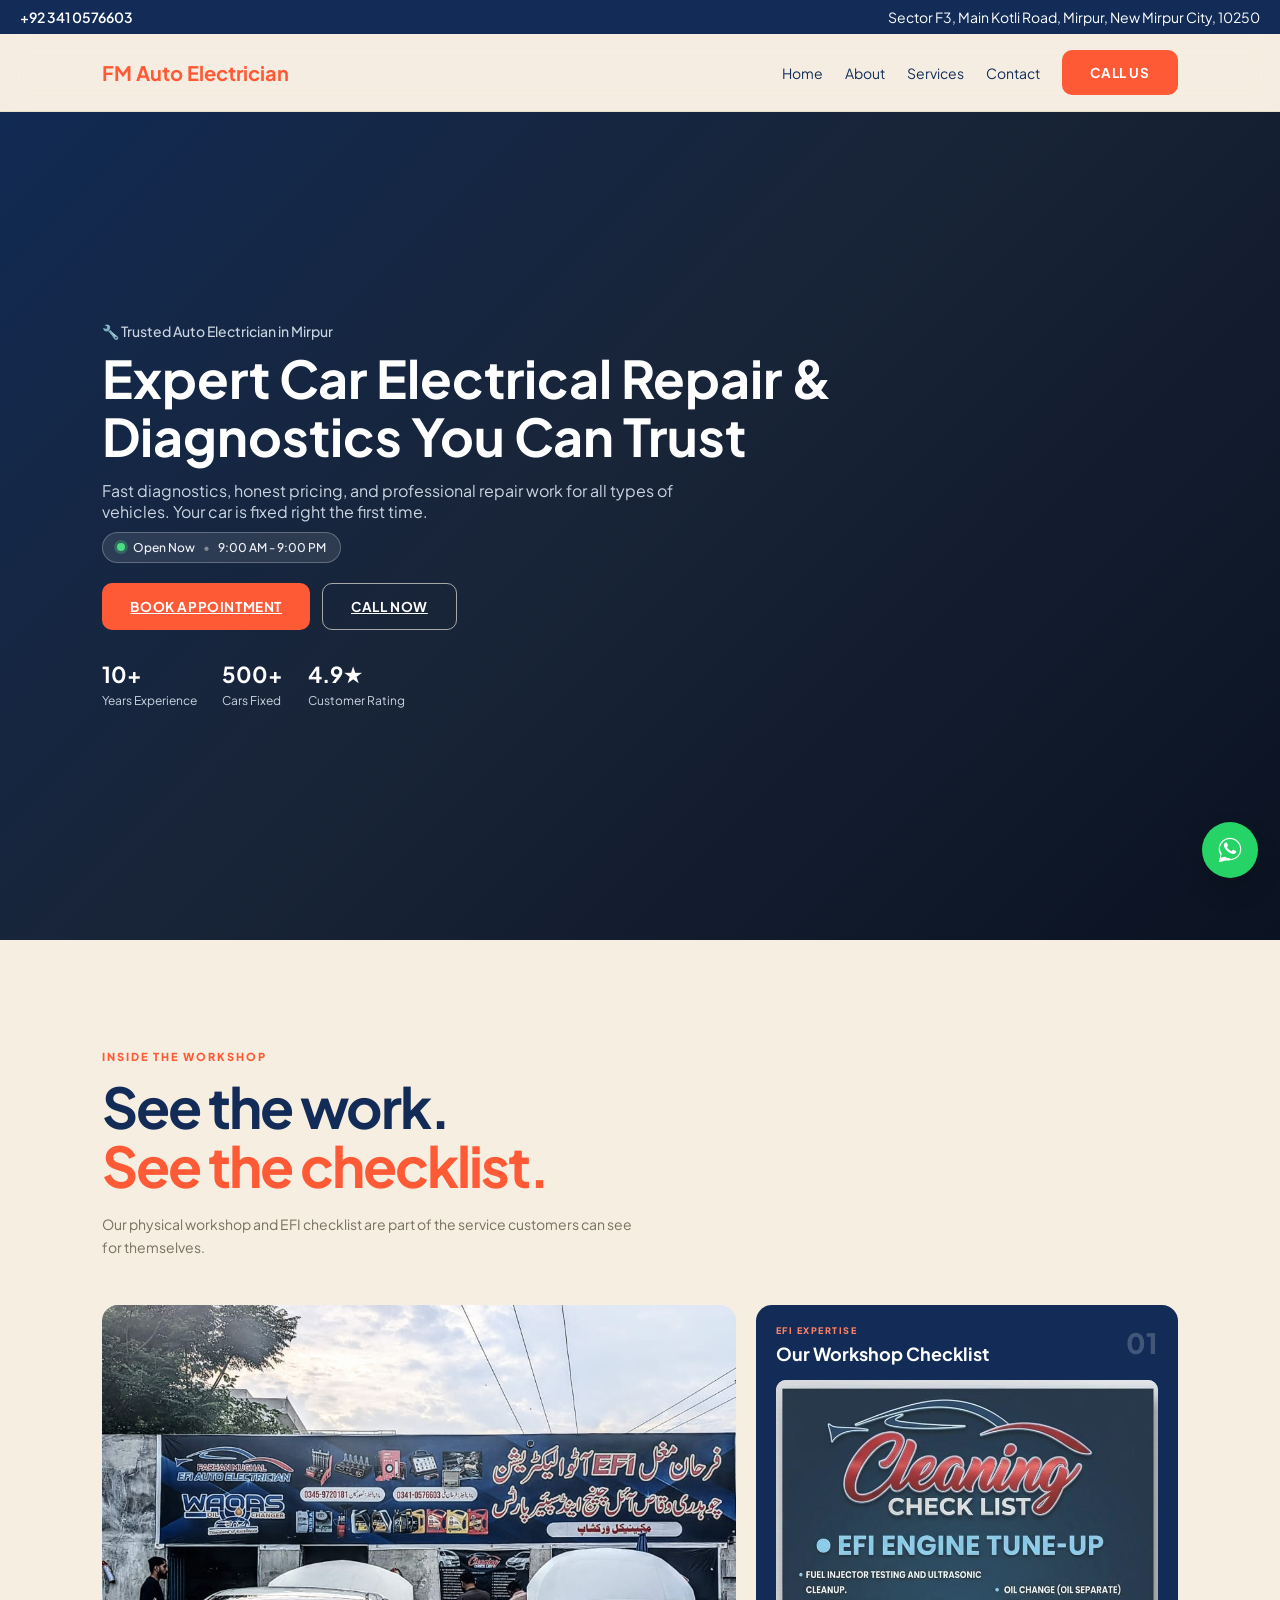
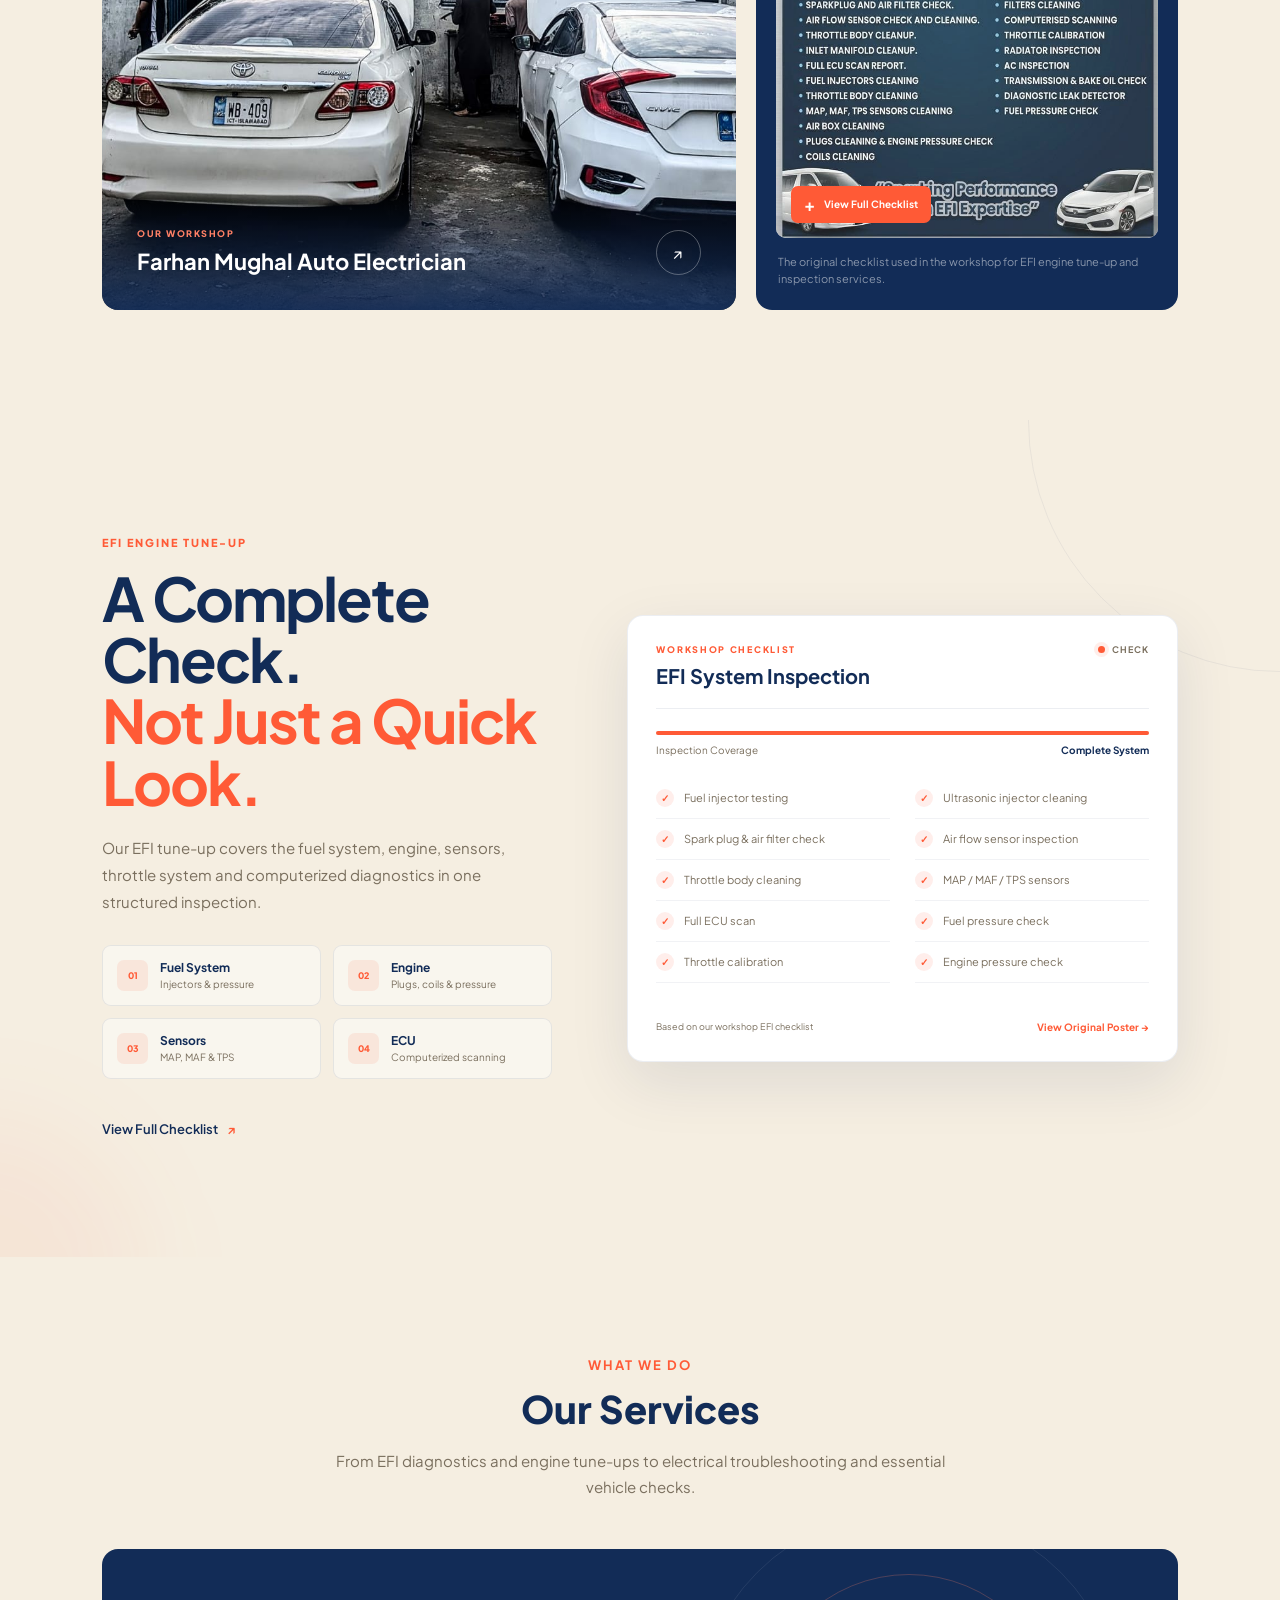
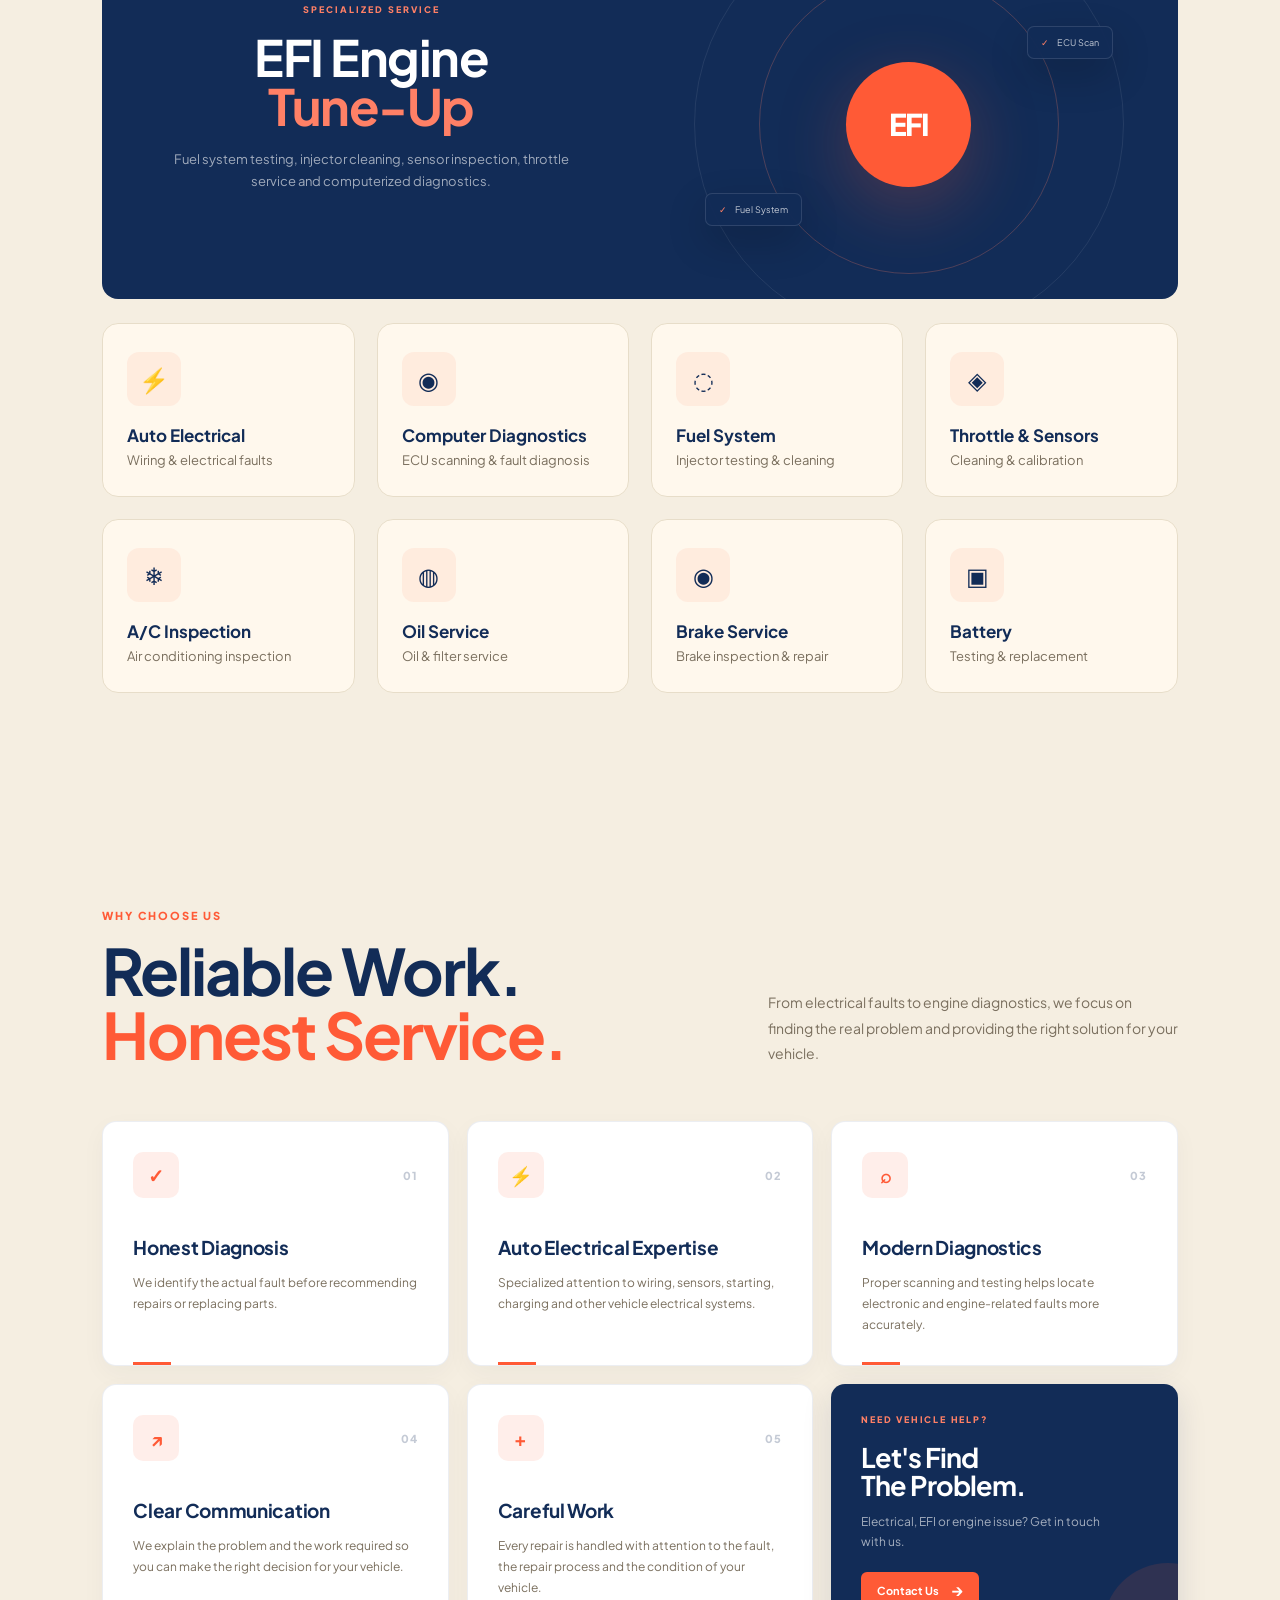
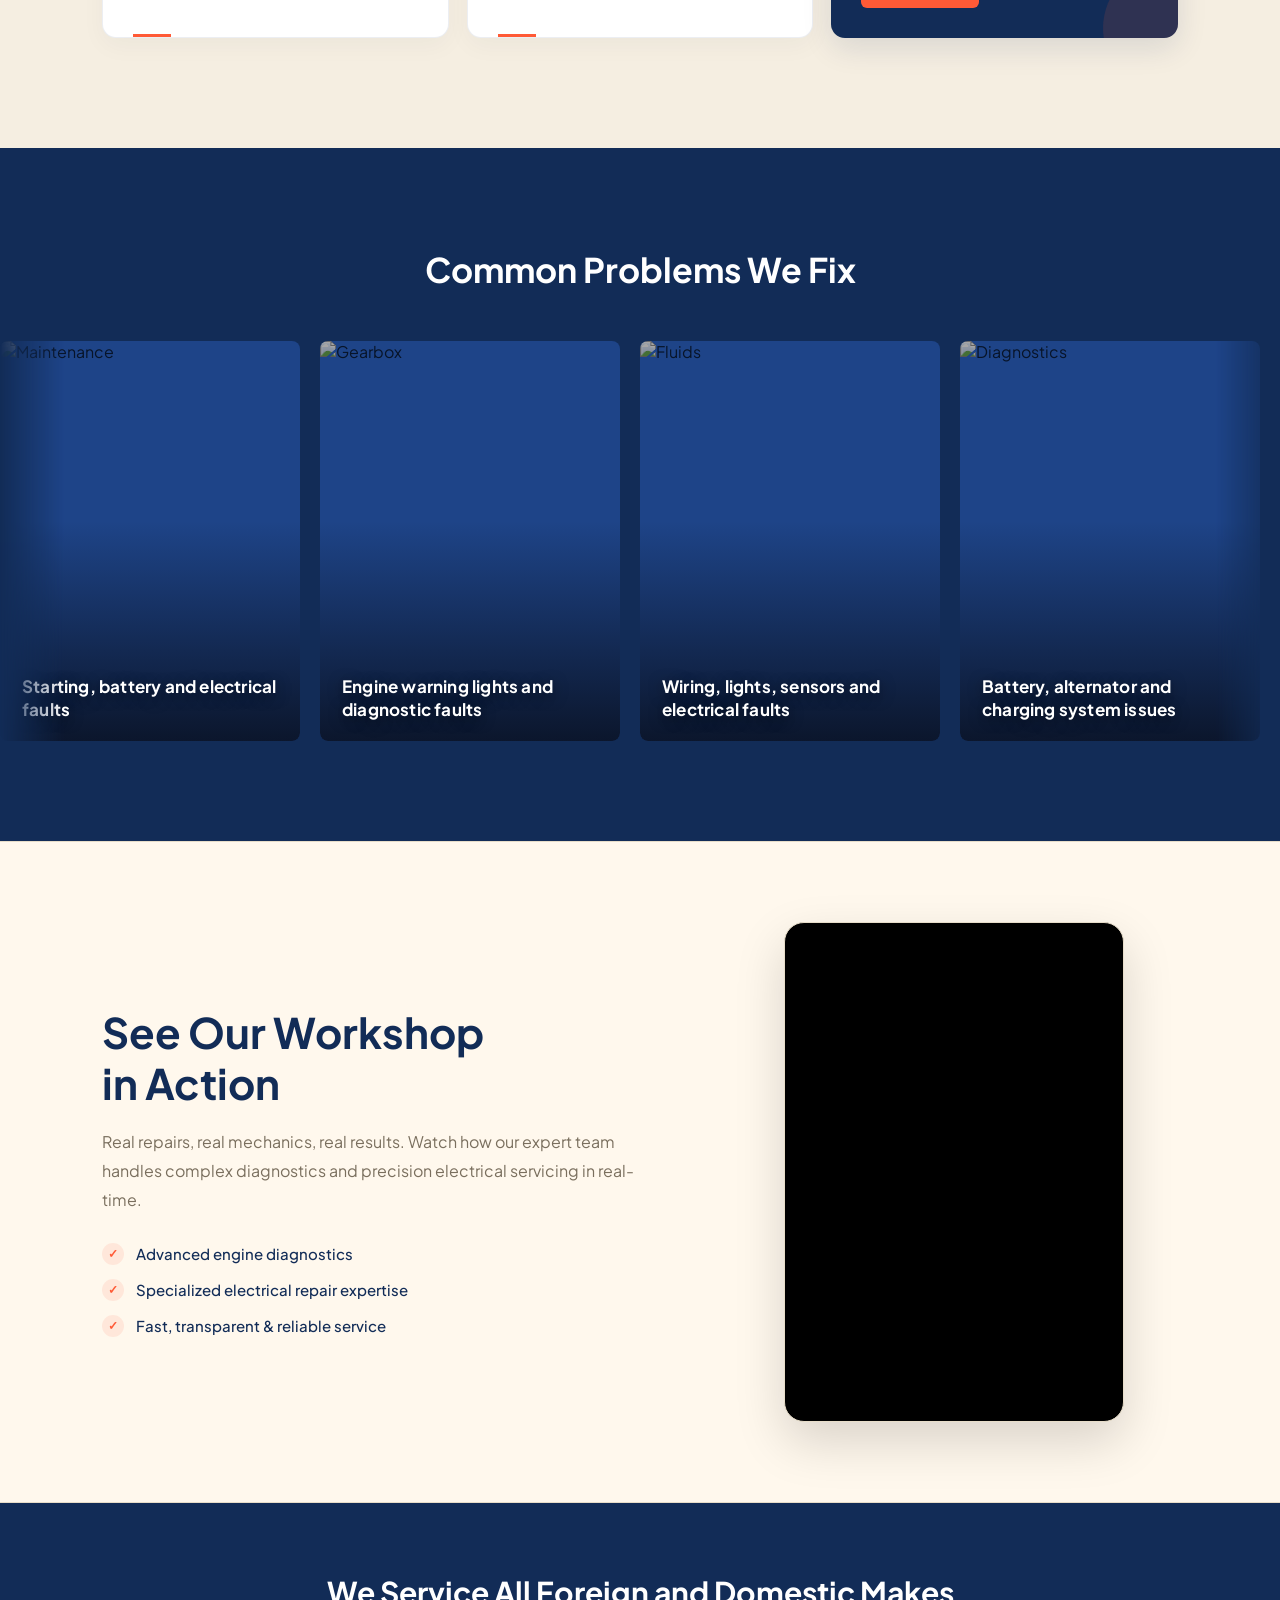
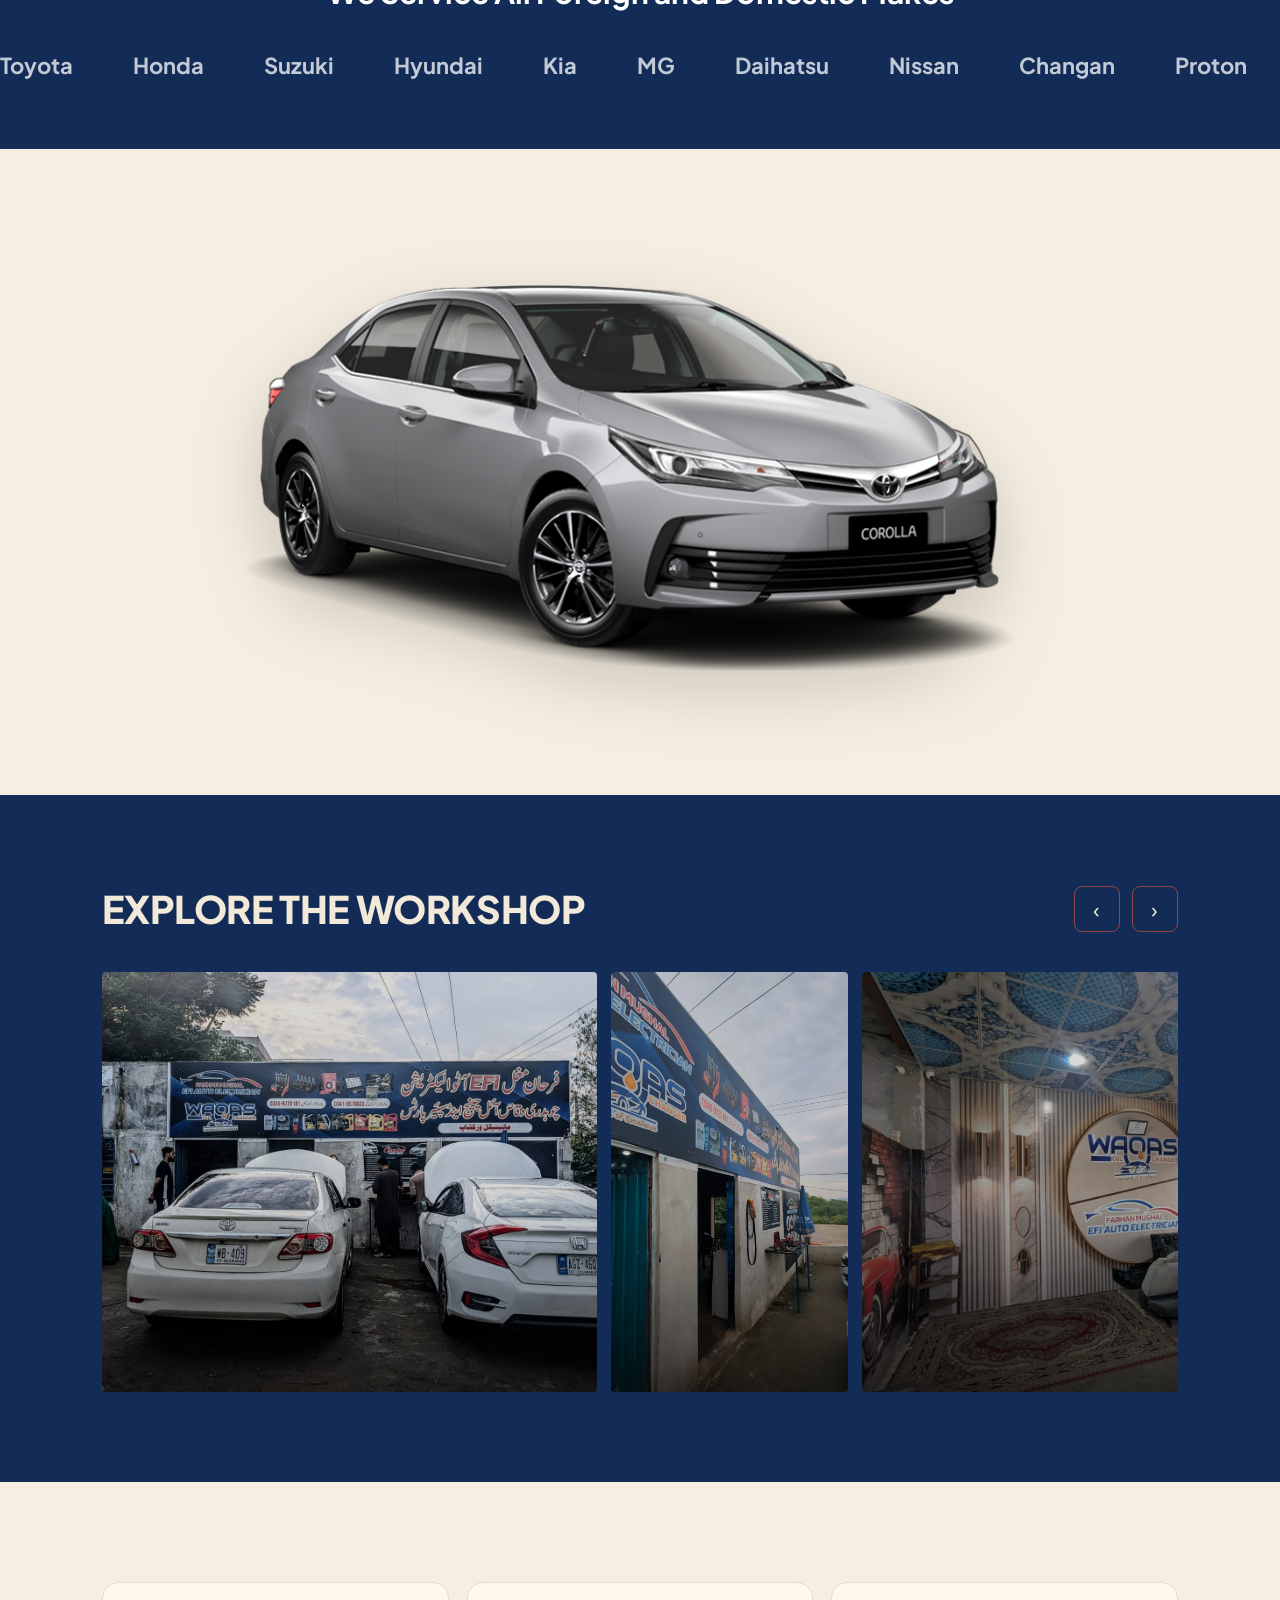
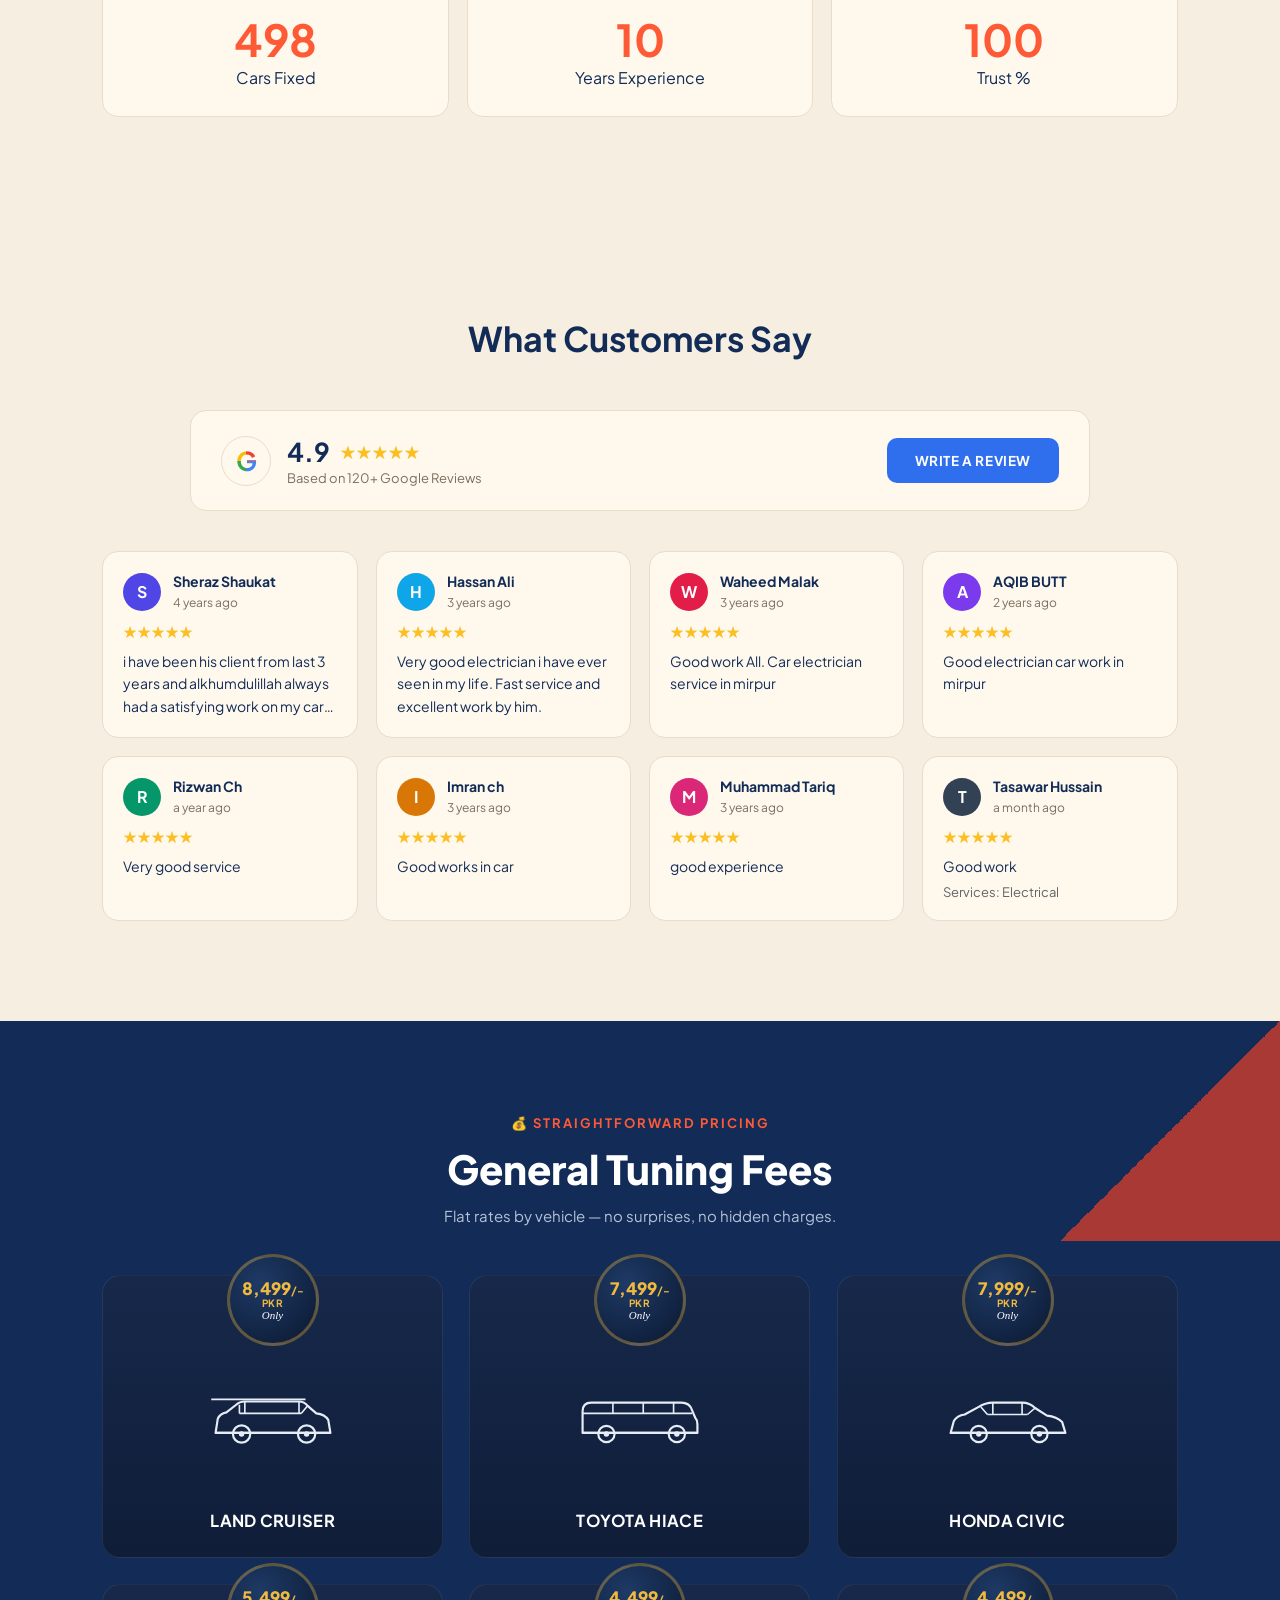
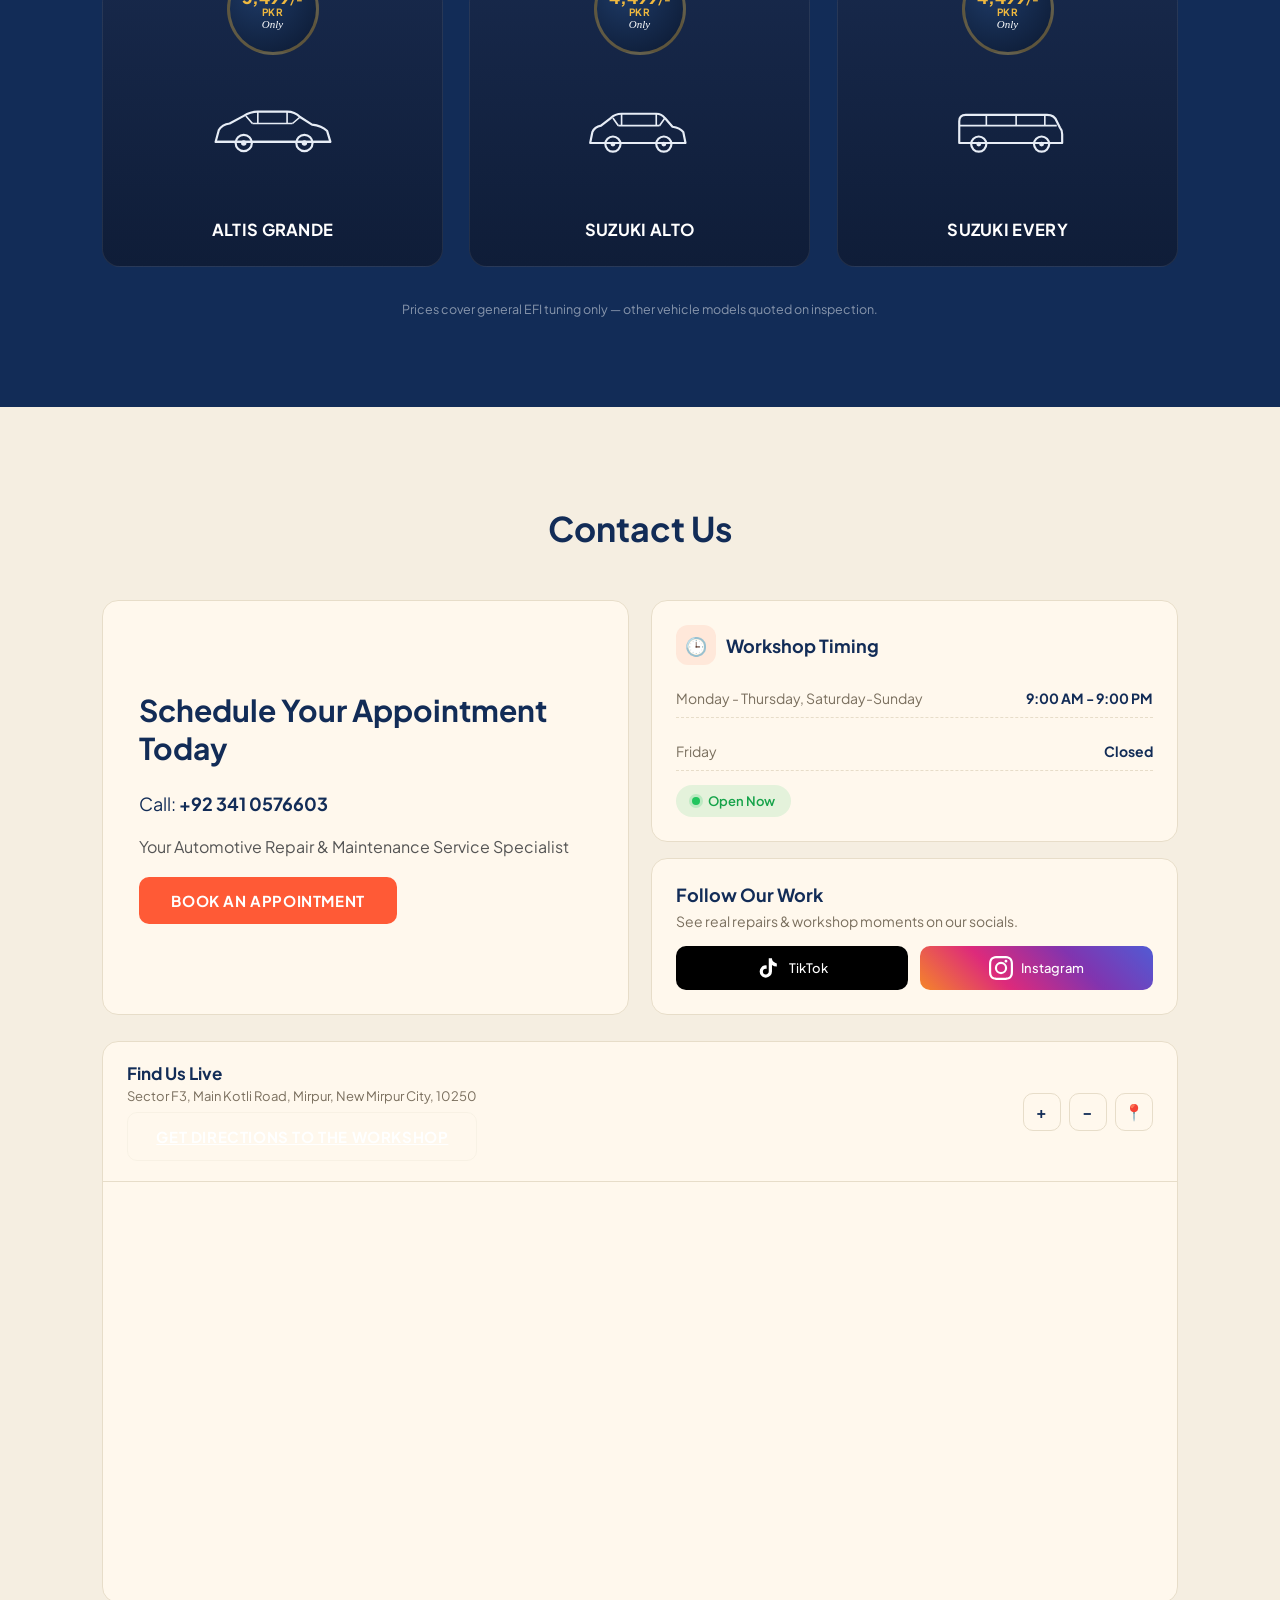
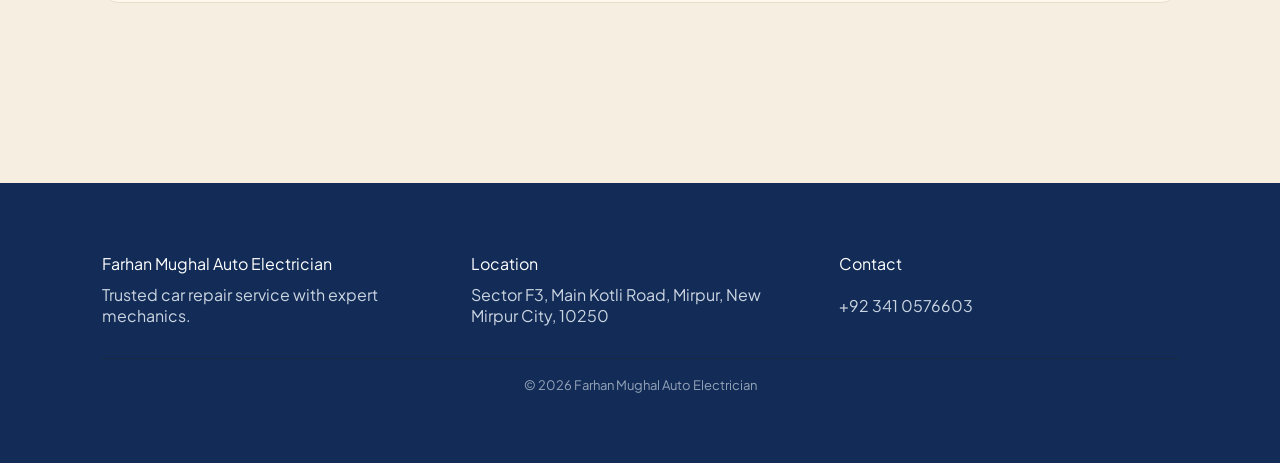
==== commit 00702730: "added tiktok link" ====
--- a/index.html
+++ b/index.html
@@ -703,7 +703,7 @@
           <h3>Follow Our Work</h3>
           <p>See real repairs & workshop moments on our socials.</p>
           <div class="social-icons">
-            <a href="https://www.tiktok.com/@farhanmughalautoelectrician" target="_blank" rel="noopener" class="social-icon tiktok" aria-label="Follow us on TikTok">
+            <a href="https://www.tiktok.com/@farhan_efi_specialist?_r=1&_t=ZS-99gsd0j6mWd" target="_blank" rel="noopener" class="social-icon tiktok" aria-label="Follow us on TikTok">
               <svg viewBox="0 0 24 24" fill="currentColor" width="24" height="24"><path d="M16.6 5.82c-1.02-.88-1.66-2.18-1.66-3.62h-3.19v13.4c0 1.62-1.31 2.93-2.93 2.93a2.93 2.93 0 0 1 0-5.86c.29 0 .57.04.83.12V9.4a6.13 6.13 0 0 0-.83-.06 6.15 6.15 0 1 0 6.15 6.15V9.02a8.31 8.31 0 0 0 4.85 1.55V7.38a4.85 4.85 0 0 1-3.22-1.56z"/></svg>
               <span>TikTok</span>
             </a>
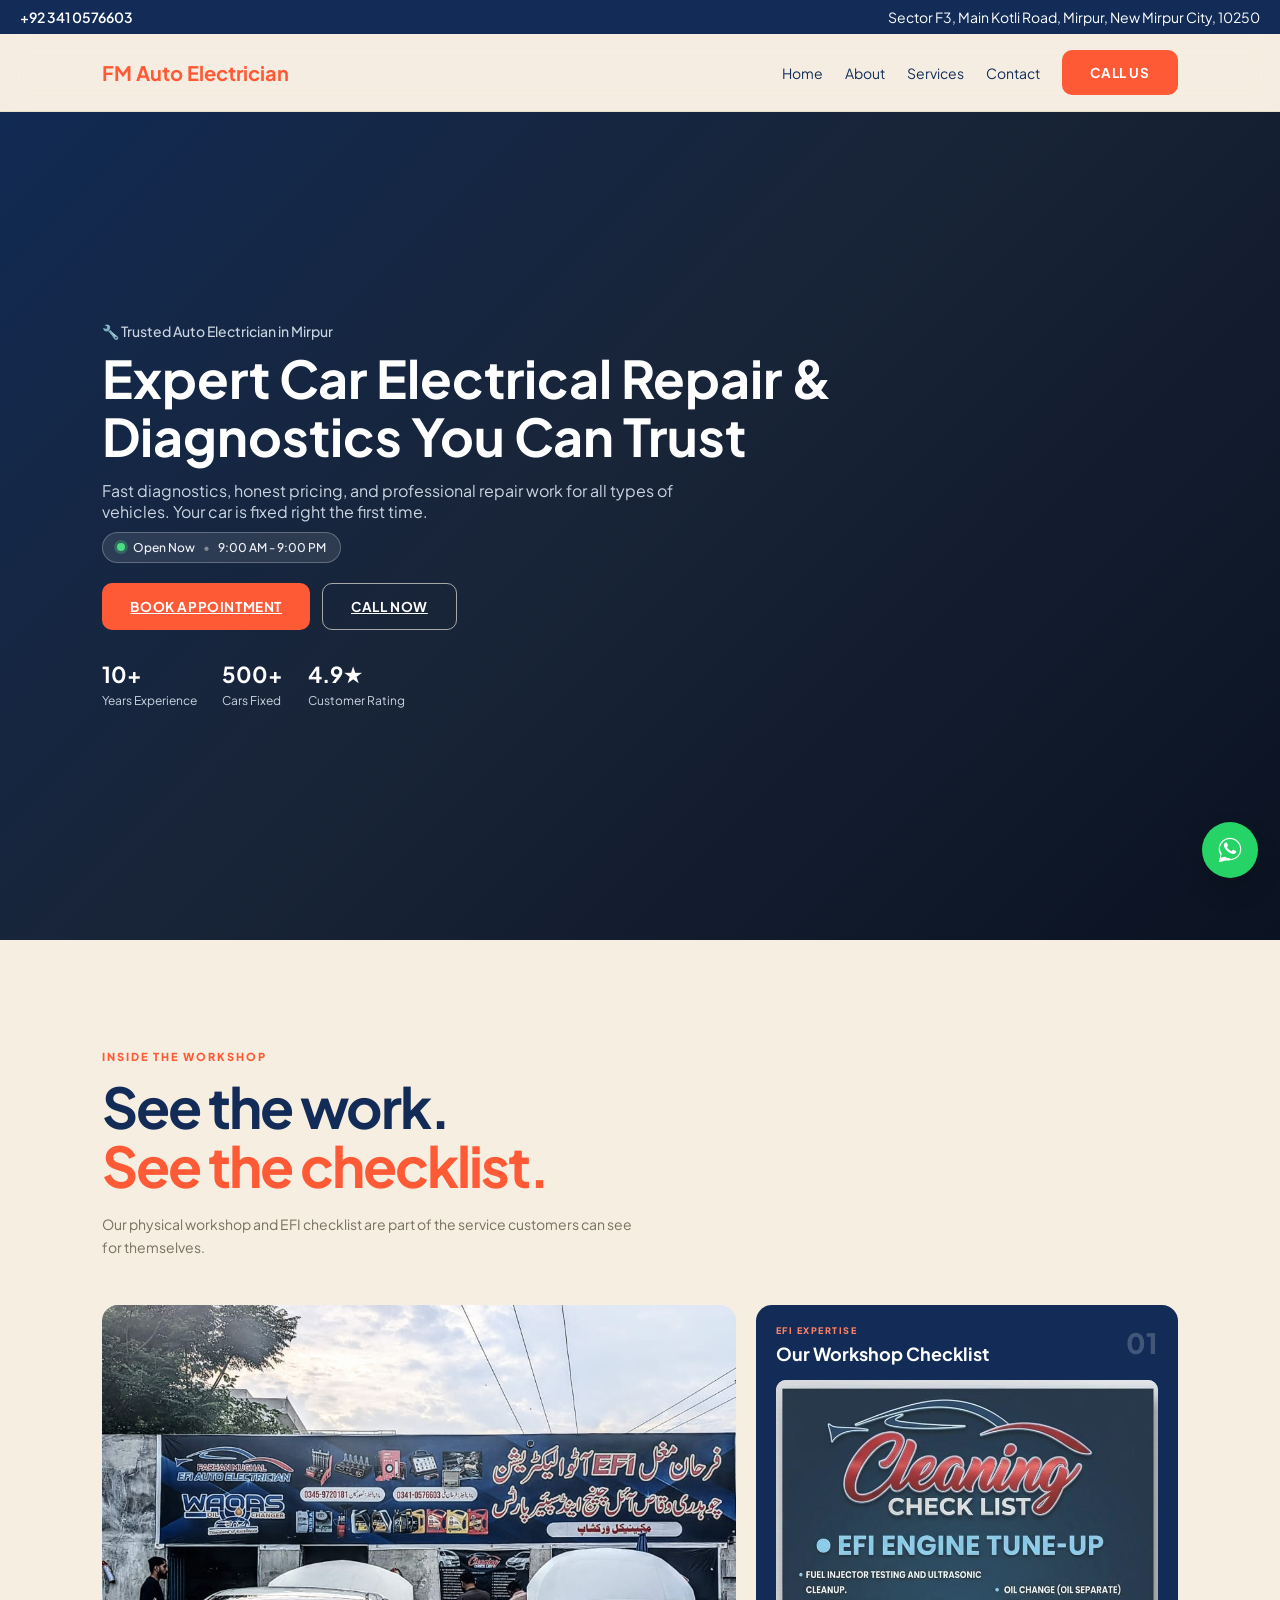
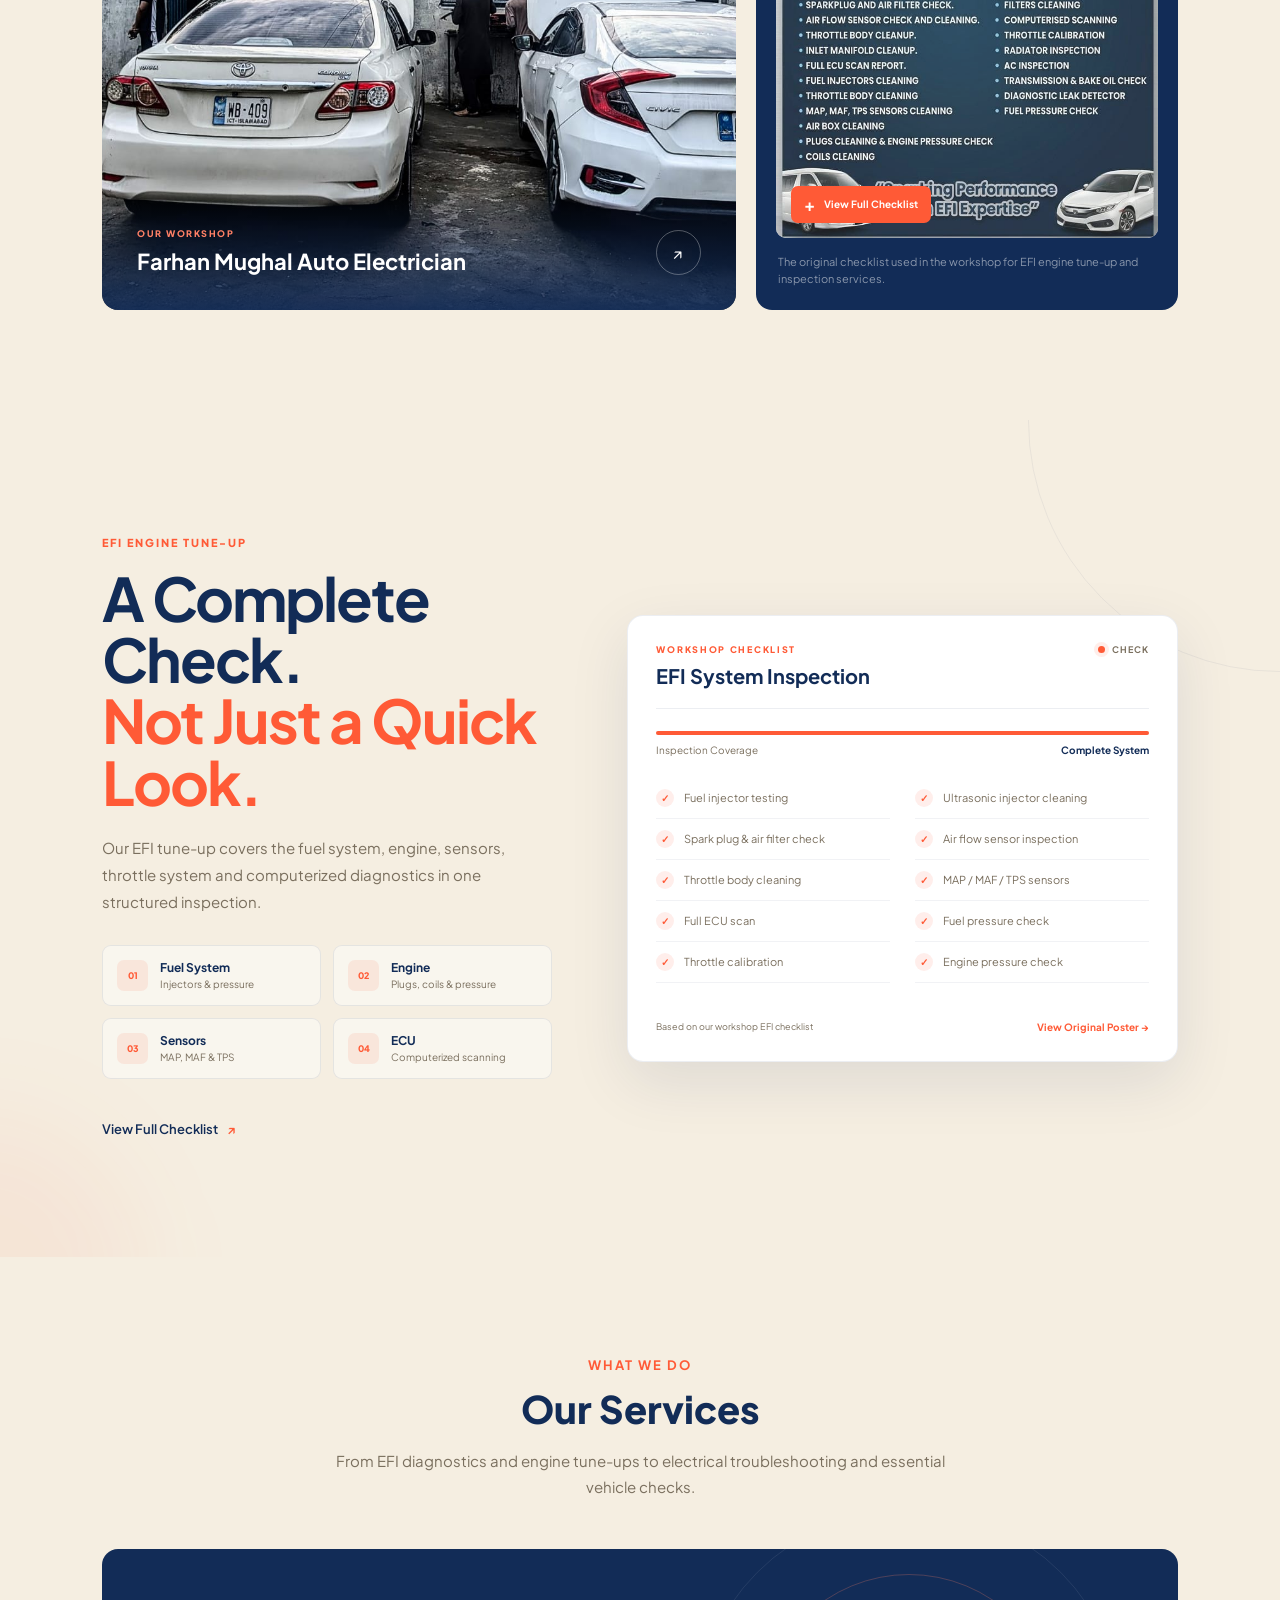
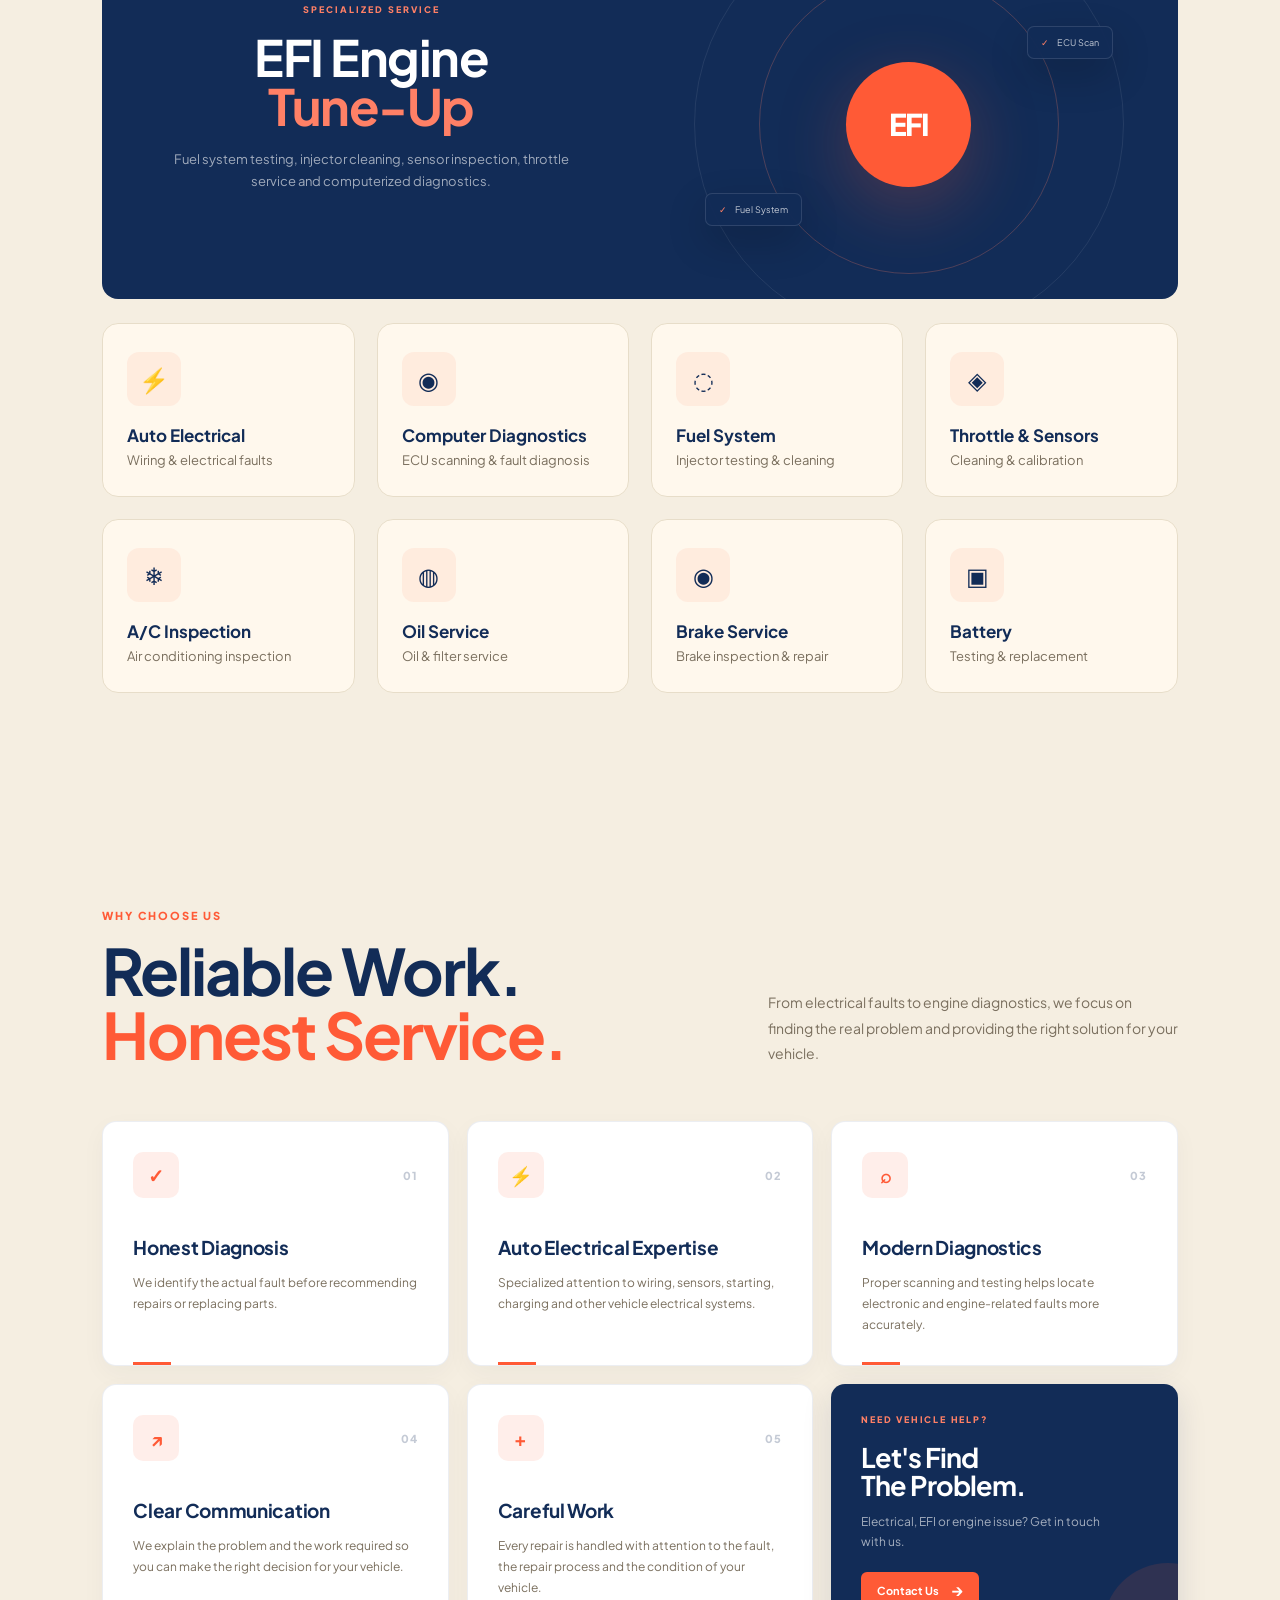
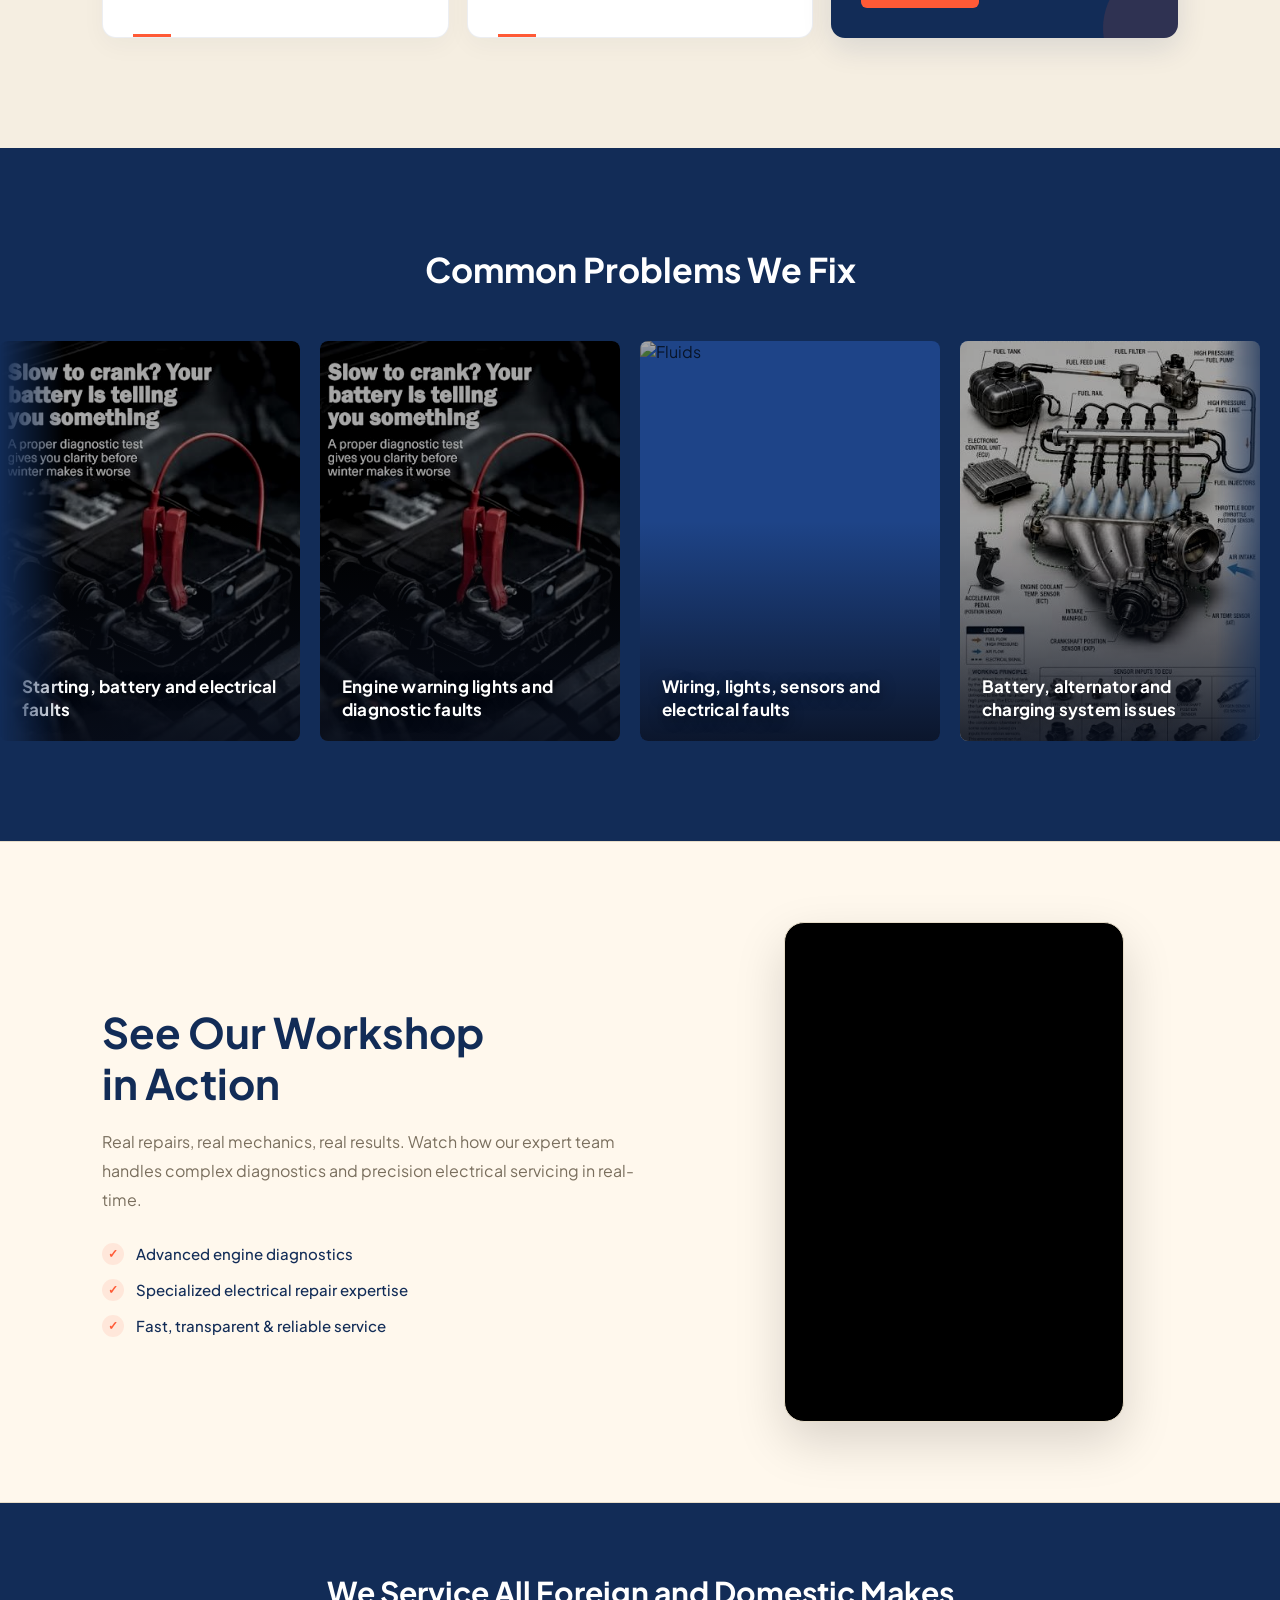
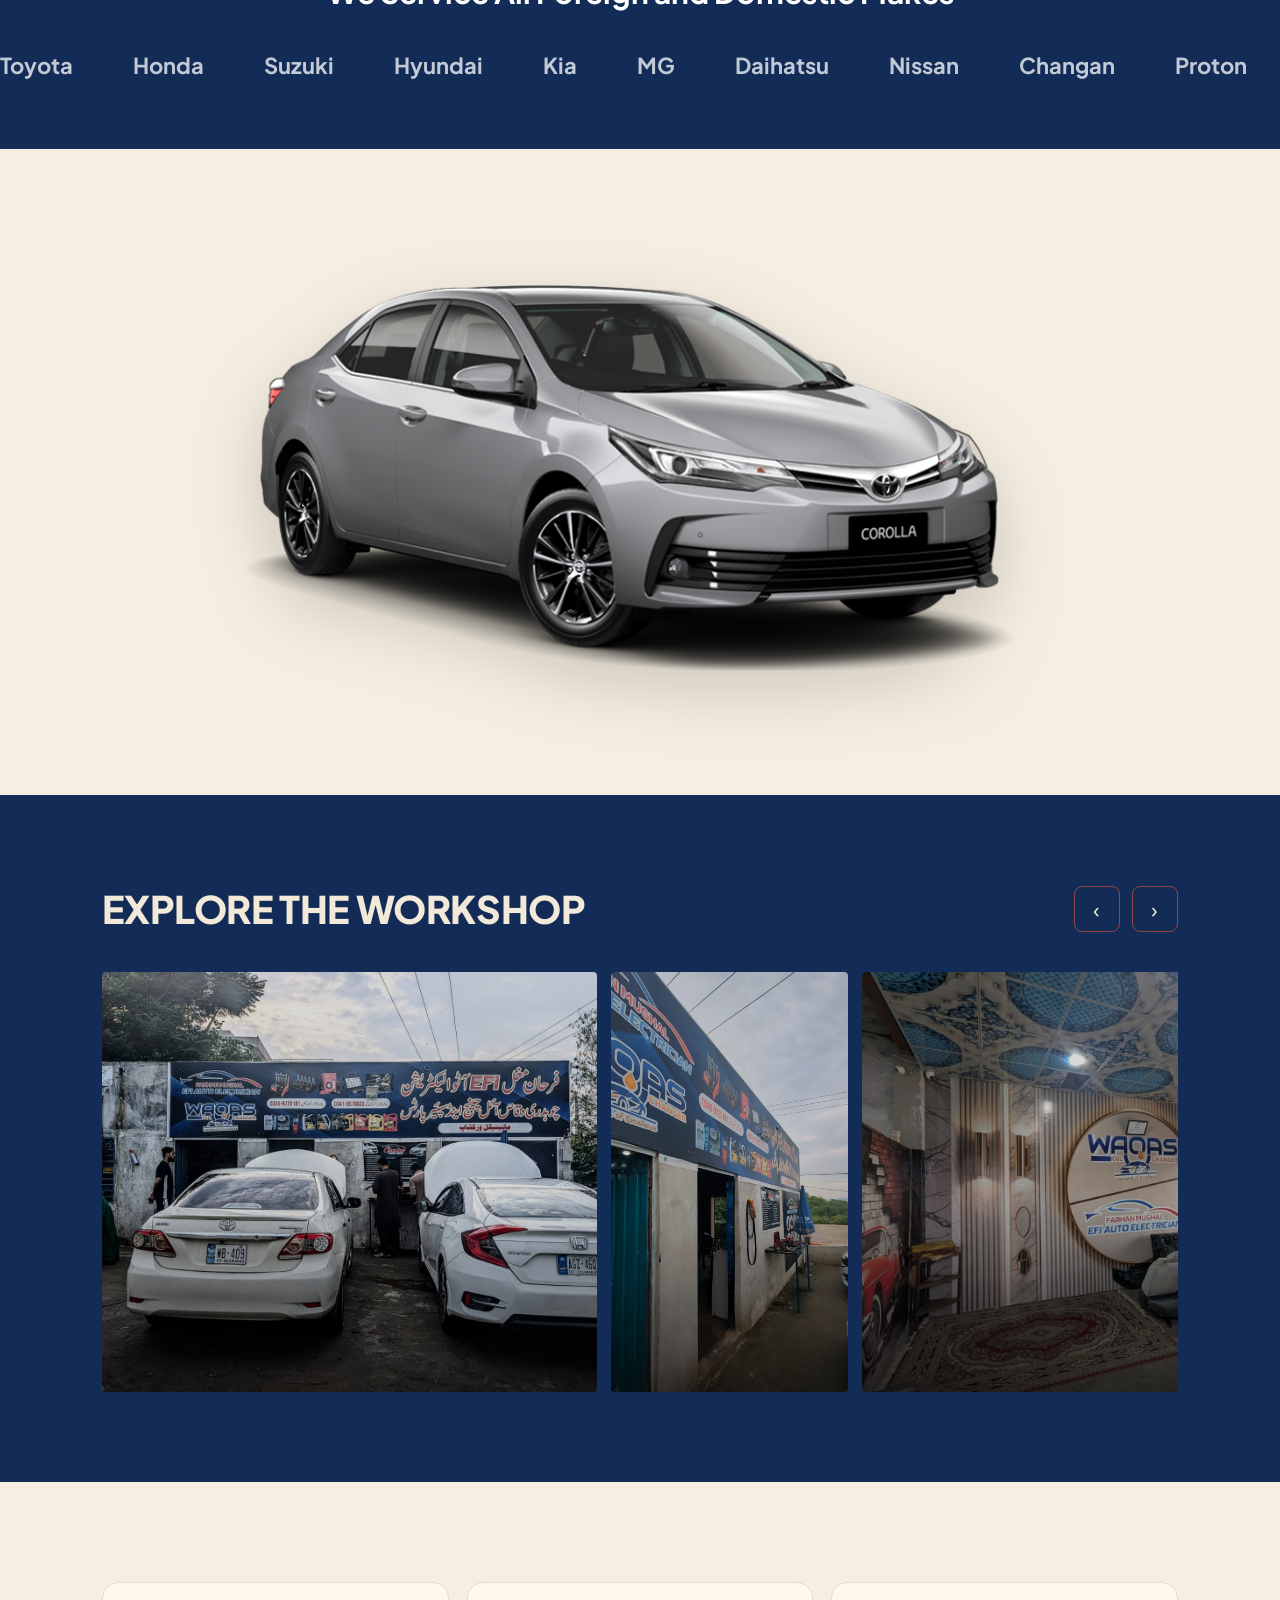
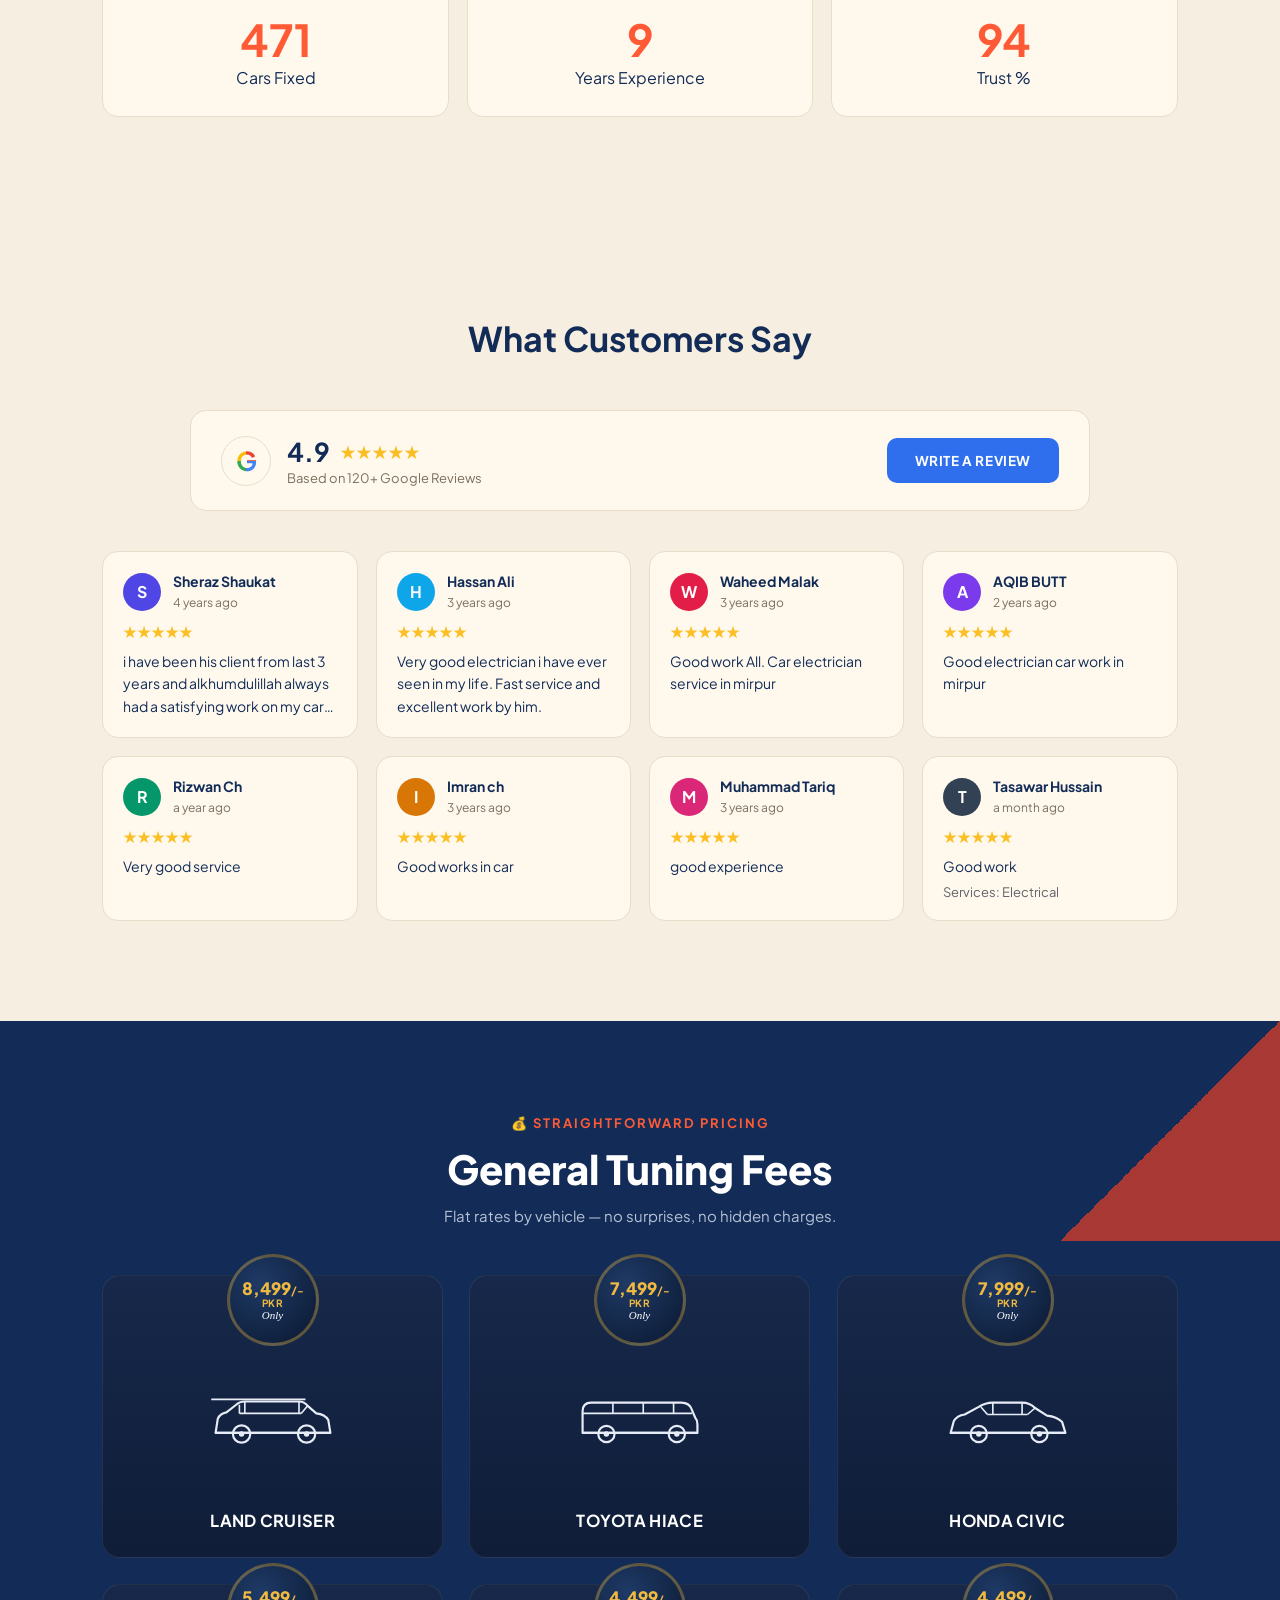
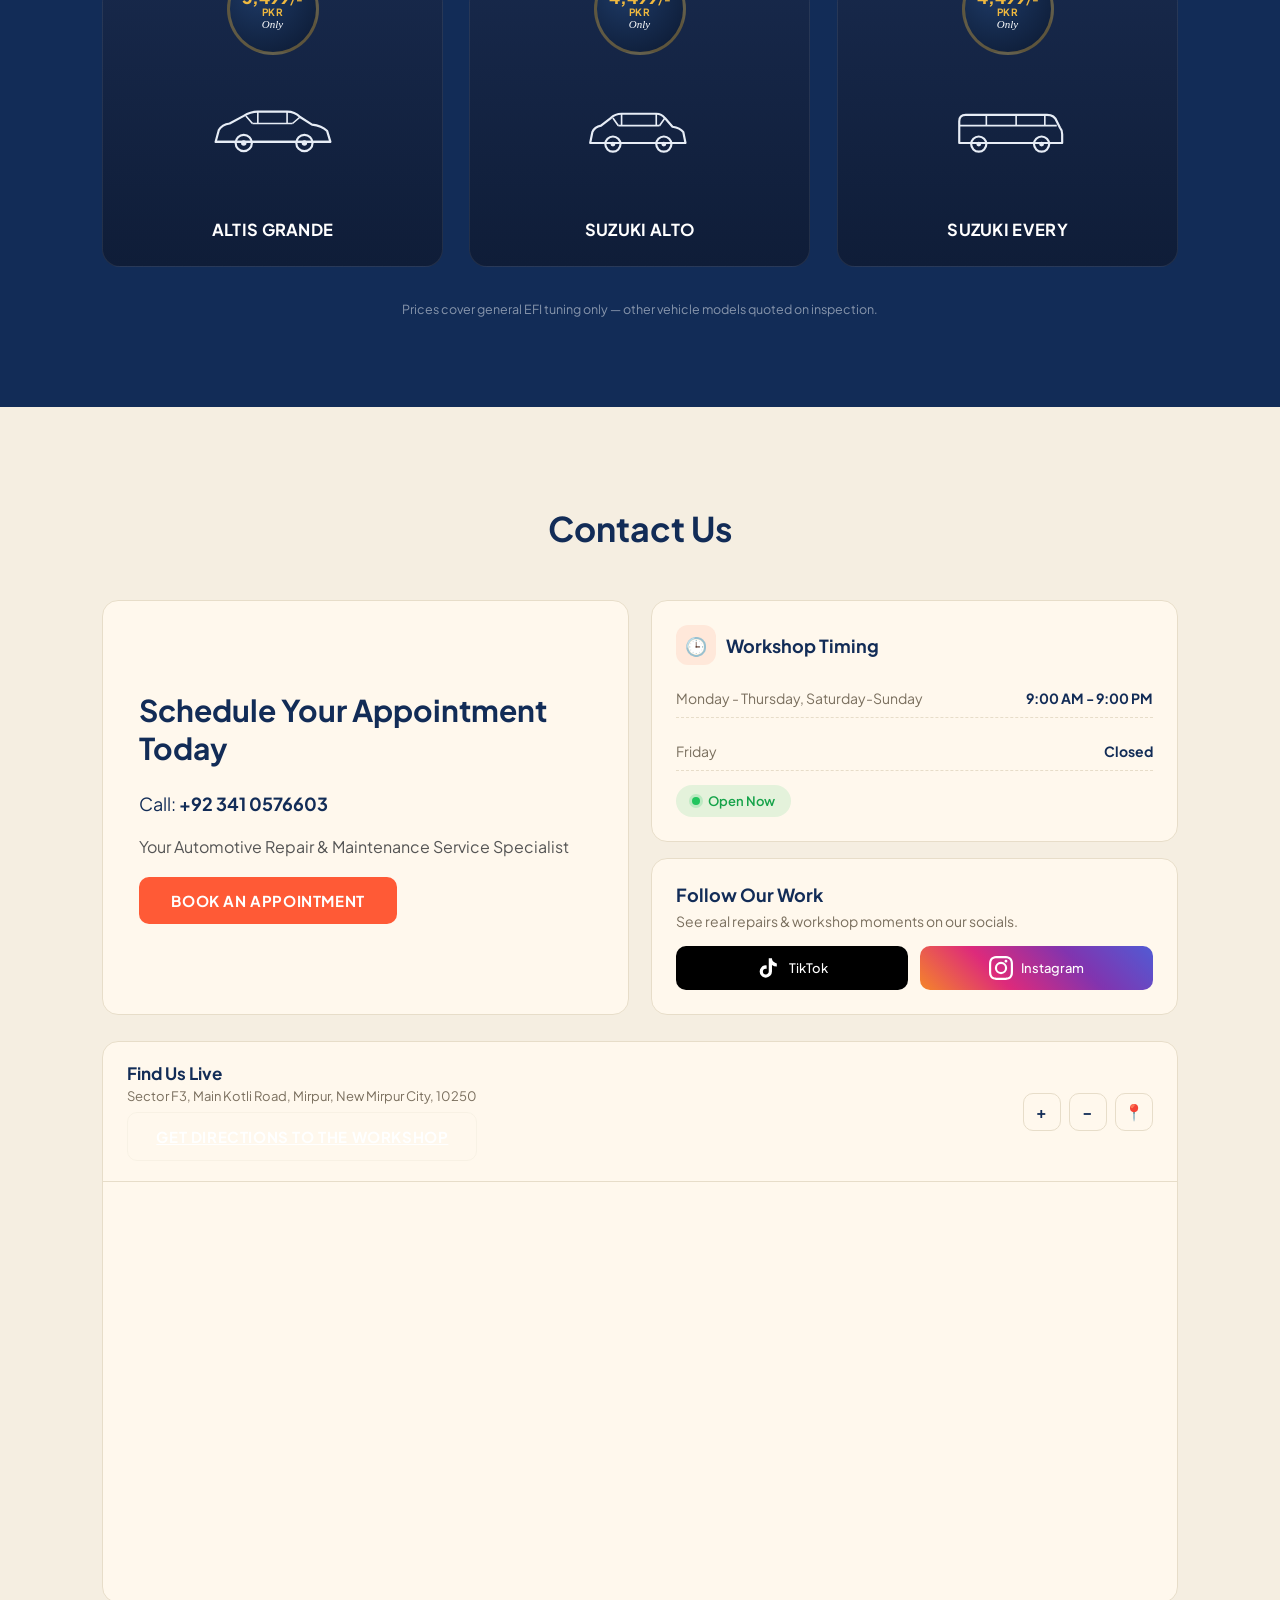
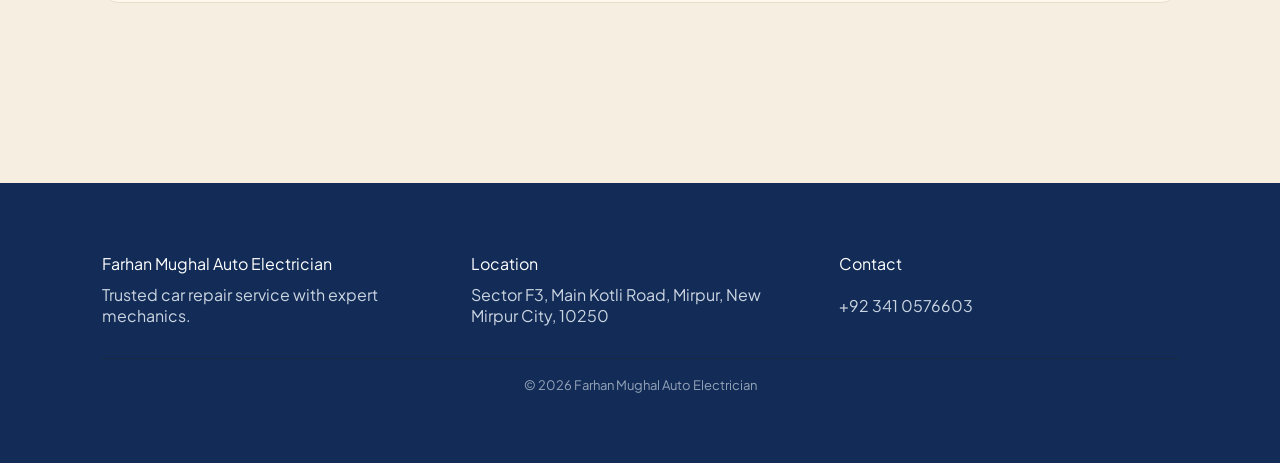
==== commit 5d0bbc1f: "slider images" ====
--- a/index.html
+++ b/index.html
@@ -333,11 +333,11 @@
     <div class="problems-marquee-wrap">
       <div class="problems-marquee-track">
         <div class="problem-slide">
-          <img src="https://images.unsplash.com/photo-1597007066704-67bf2068d5b2?auto=format&fit=crop&w=900&q=80" alt="Maintenance">
+          <img src="images/battery.jfif" alt="Maintenance">
           <h3 class="problem-title-overlay">Starting, battery and electrical faults</h3>
         </div>
         <div class="problem-slide">
-          <img src="https://images.unsplash.com/photo-1625047509168-a7026f36de04?auto=format&fit=crop&w=700&q=80" alt="Gearbox">
+          <img src="images/battery.jfif" alt="Gearbox">
           <h3 class="problem-title-overlay">Engine warning lights and diagnostic faults</h3>
         </div>
         <div class="problem-slide">
@@ -345,11 +345,11 @@
           <h3 class="problem-title-overlay">Wiring, lights, sensors and electrical faults</h3>
         </div>
         <div class="problem-slide">
-          <img src="https://images.unsplash.com/photo-1580273916550-e323be2ae537?auto=format&fit=crop&w=700&q=80" alt="Diagnostics">
+          <img src="images/fis.jfif" alt="Diagnostics">
           <h3 class="problem-title-overlay">Battery, alternator and charging system issues</h3>
         </div>
         <div class="problem-slide">
-          <img src="https://images.unsplash.com/photo-1632823469850-2f77dd9c7f93?auto=format&fit=crop&w=700&q=80" alt="Wiring">
+          <img src="images/fis.jfif" alt="Wiring">
           <h3 class="problem-title-overlay">EFI & engine performance faults</h3>
         </div>
         <div class="problem-slide">
@@ -366,7 +366,7 @@
           <h3 class="problem-title-overlay">Wiring, lights, sensors and electrical faults</h3>
         </div>
         <div class="problem-slide" aria-hidden="true">
-          <img src="https://images.unsplash.com/photo-1487754180451-c456f719a1fc?auto=format&fit=crop&w=700&q=80" alt="">
+          <img src="images/alternate.jfif" alt="">
           <h3 class="problem-title-overlay">Battery, alternator and charging system issues</h3>
         </div>
         <div class="problem-slide" aria-hidden="true">
